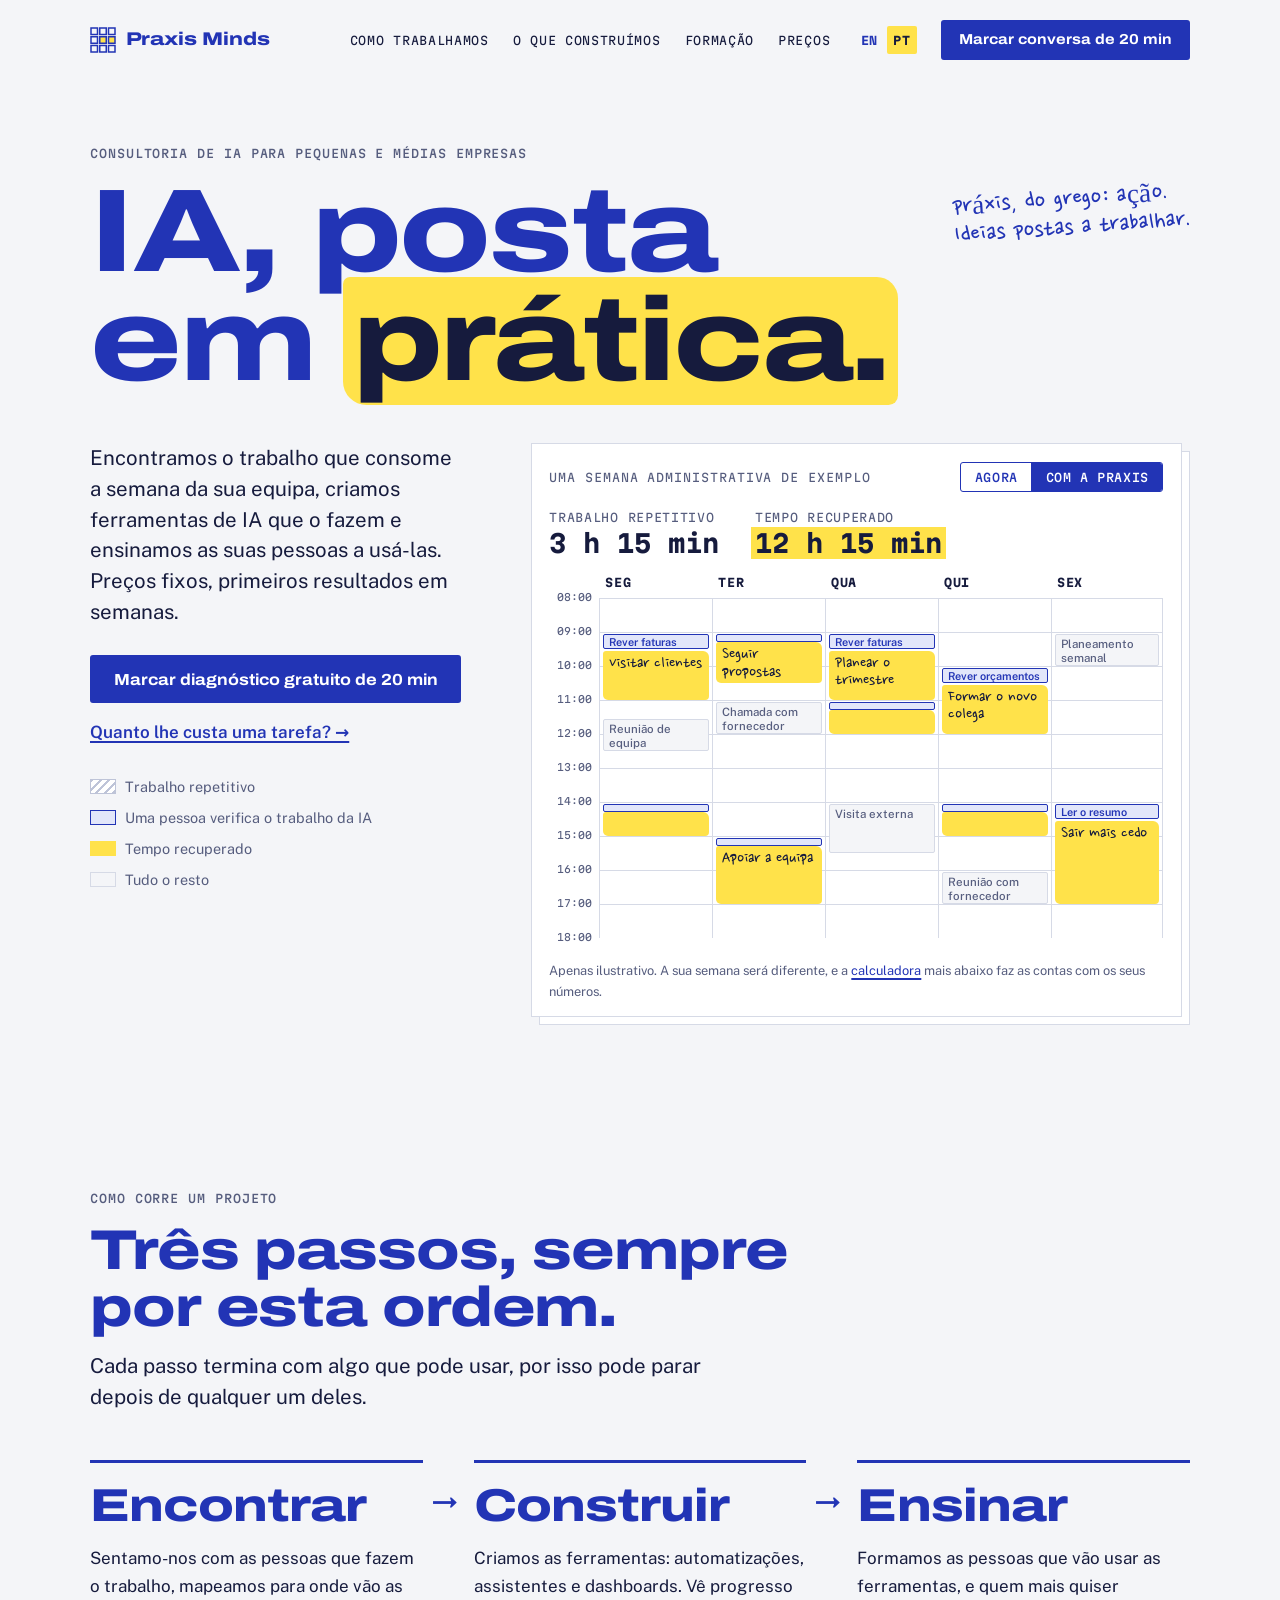
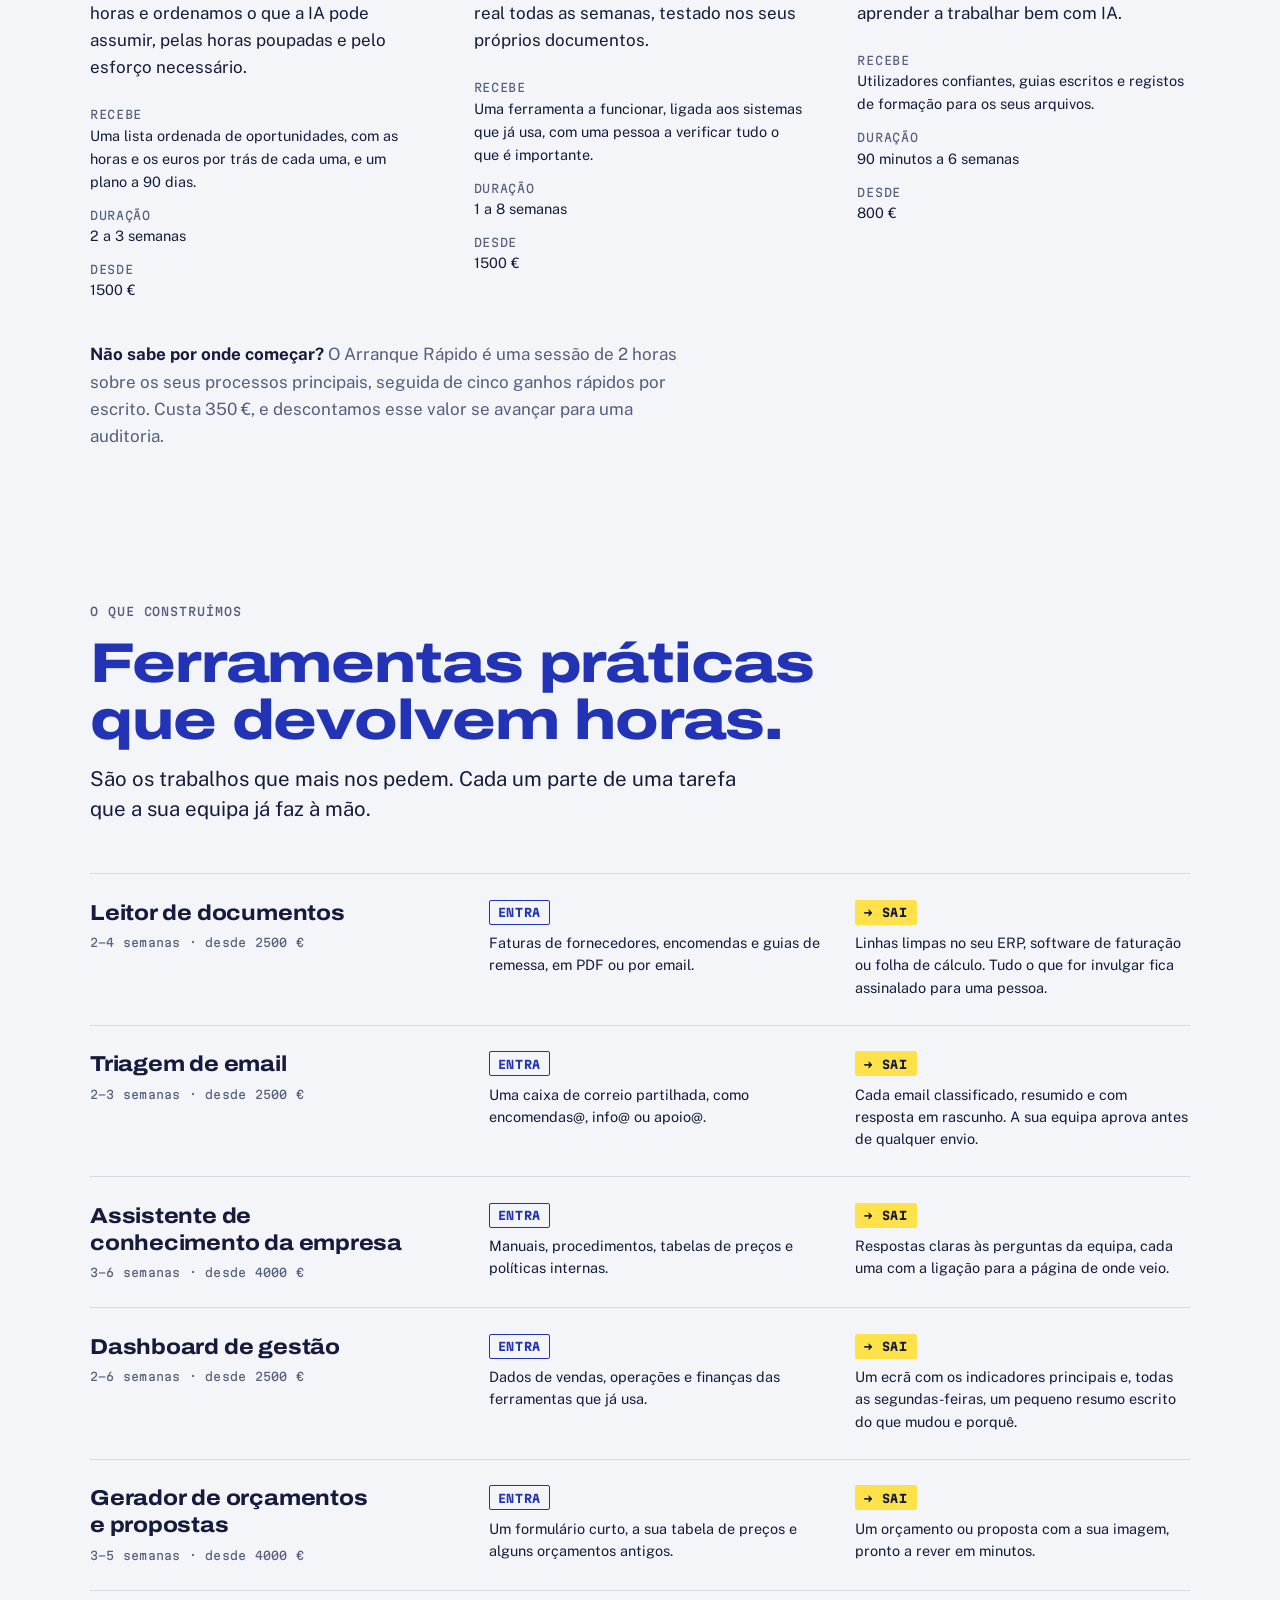
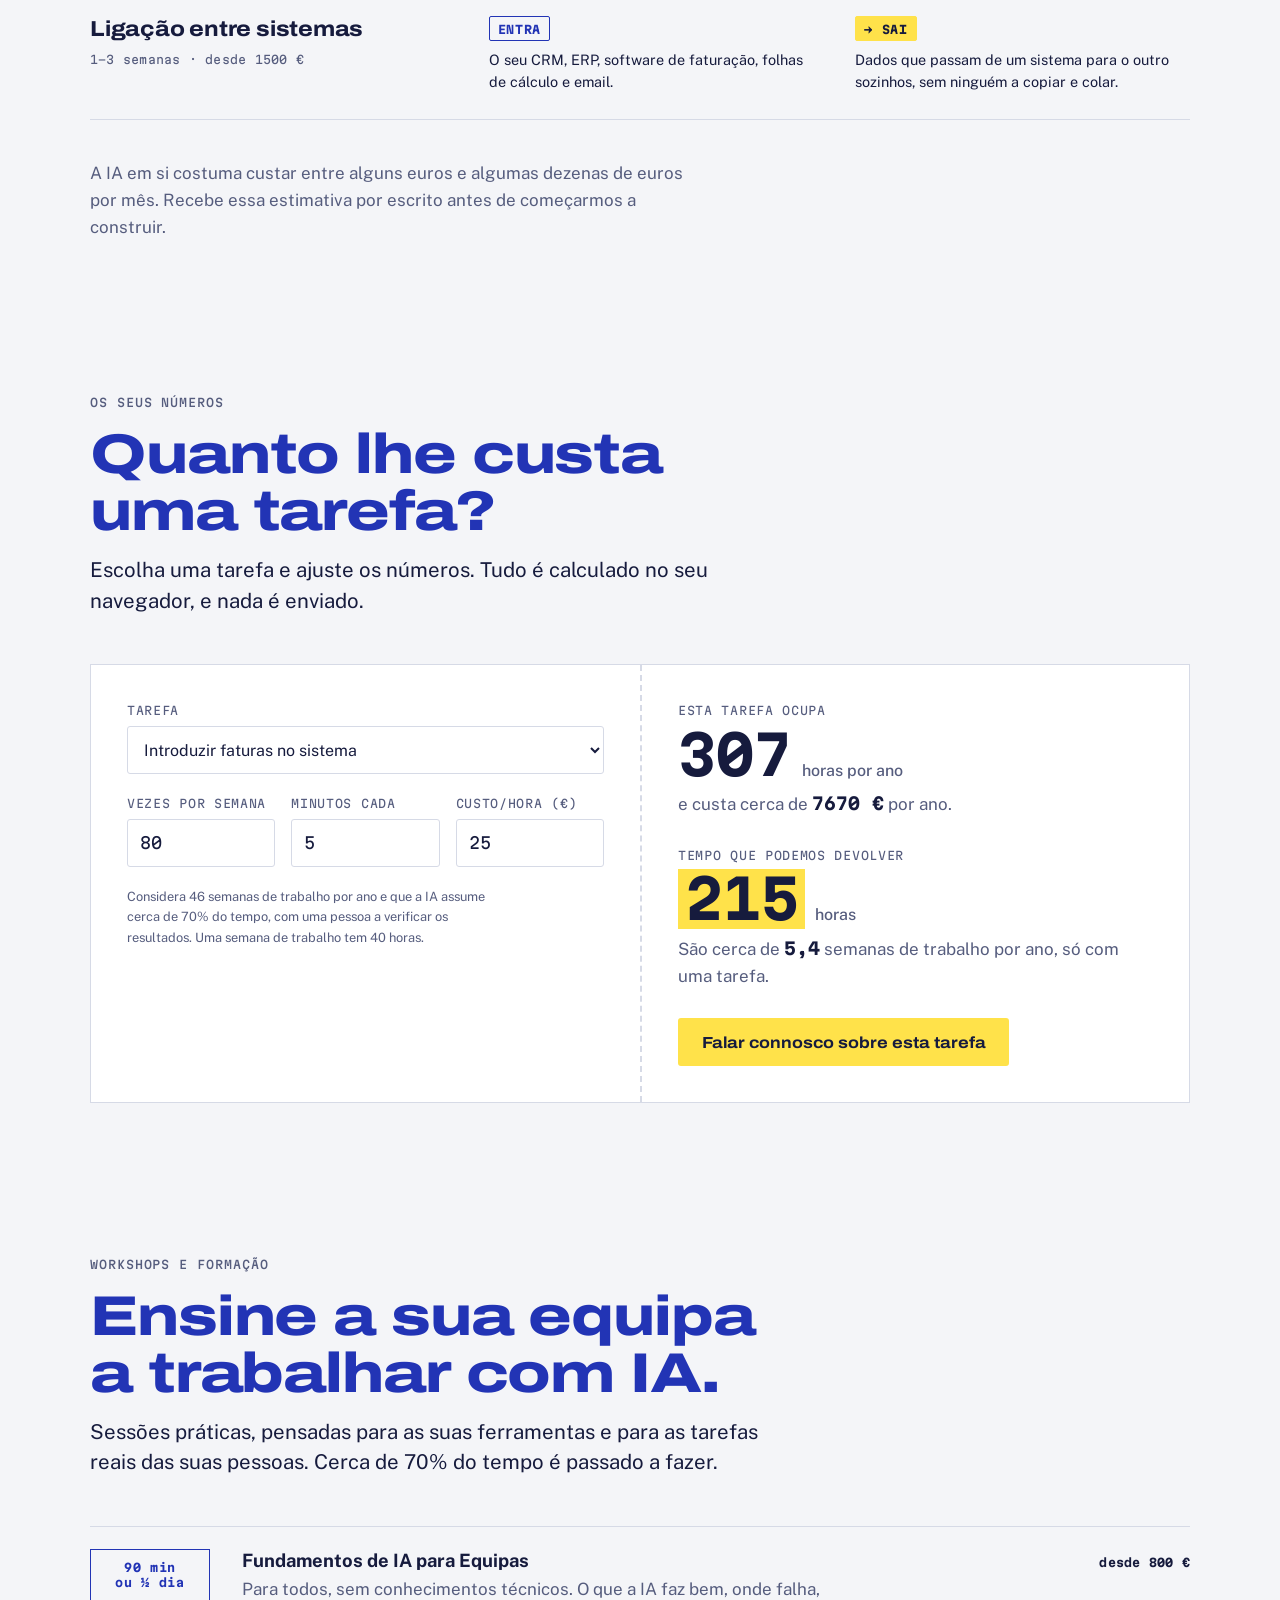
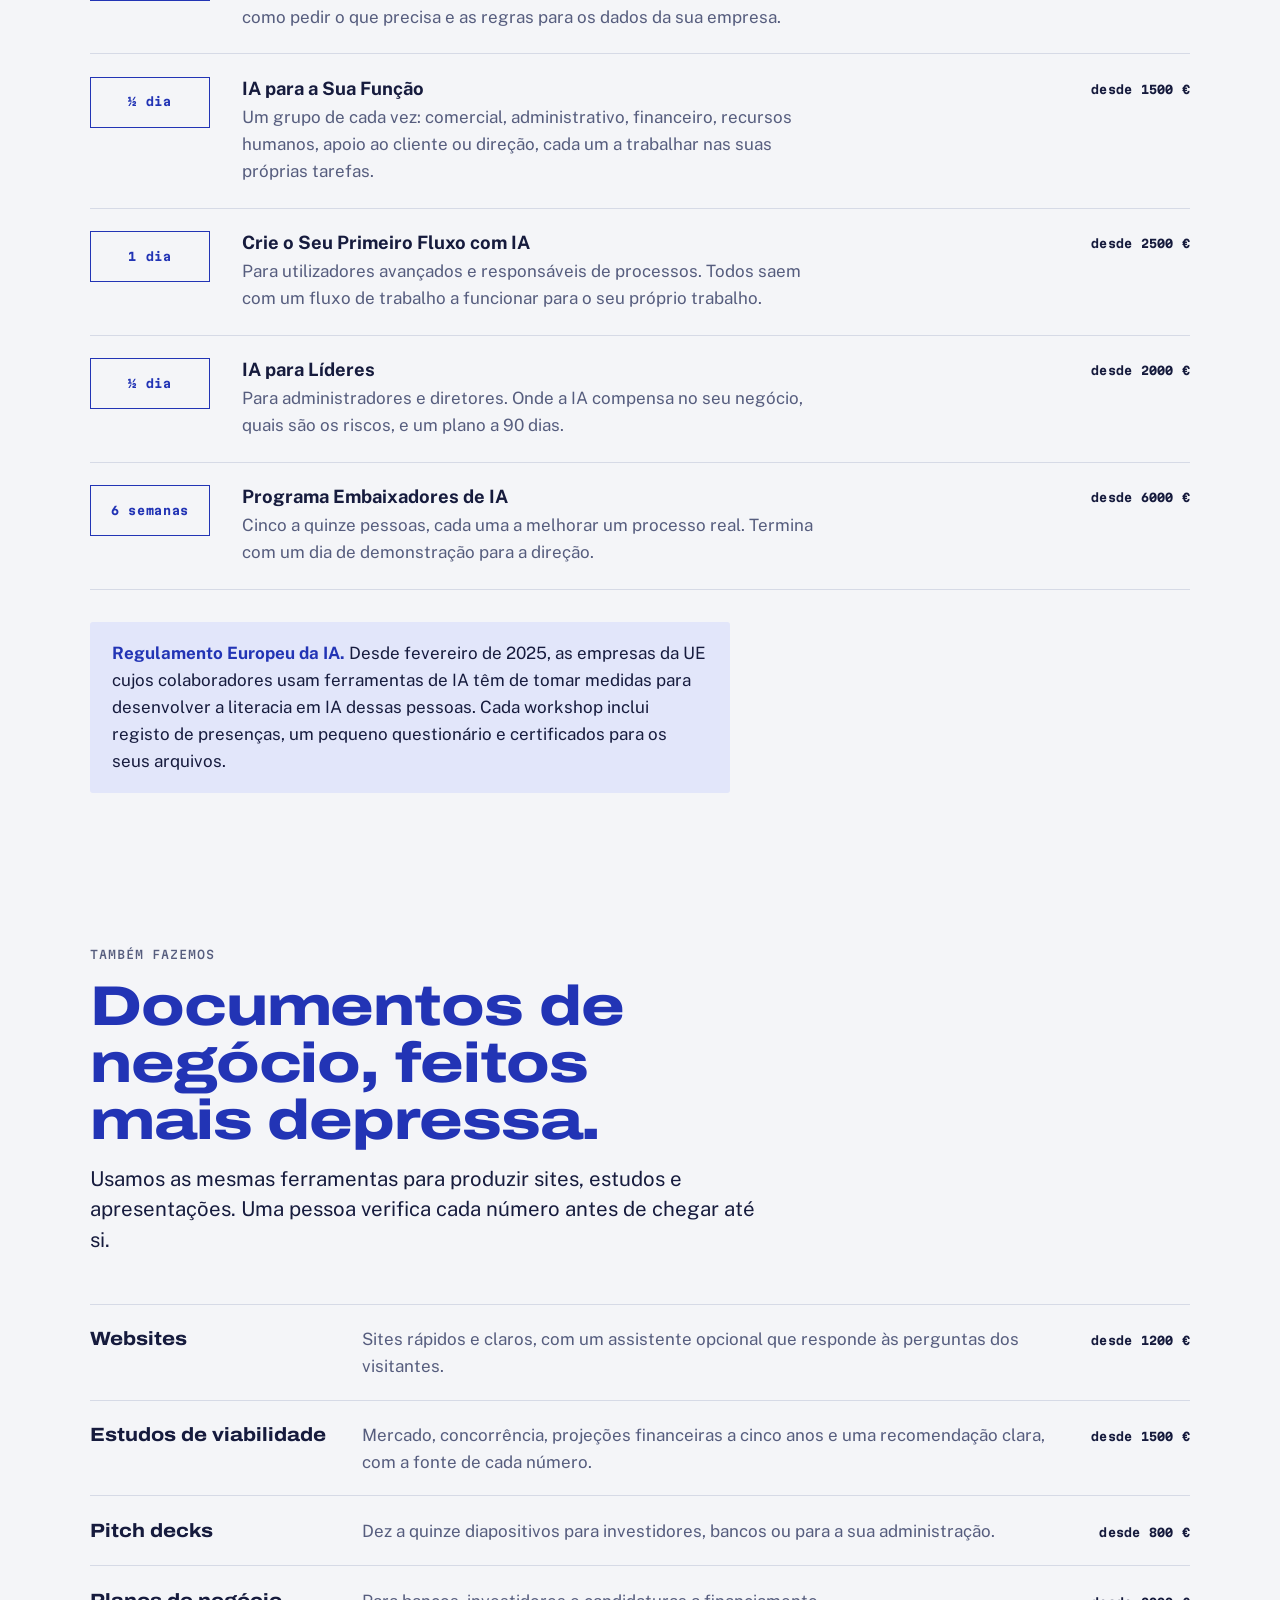
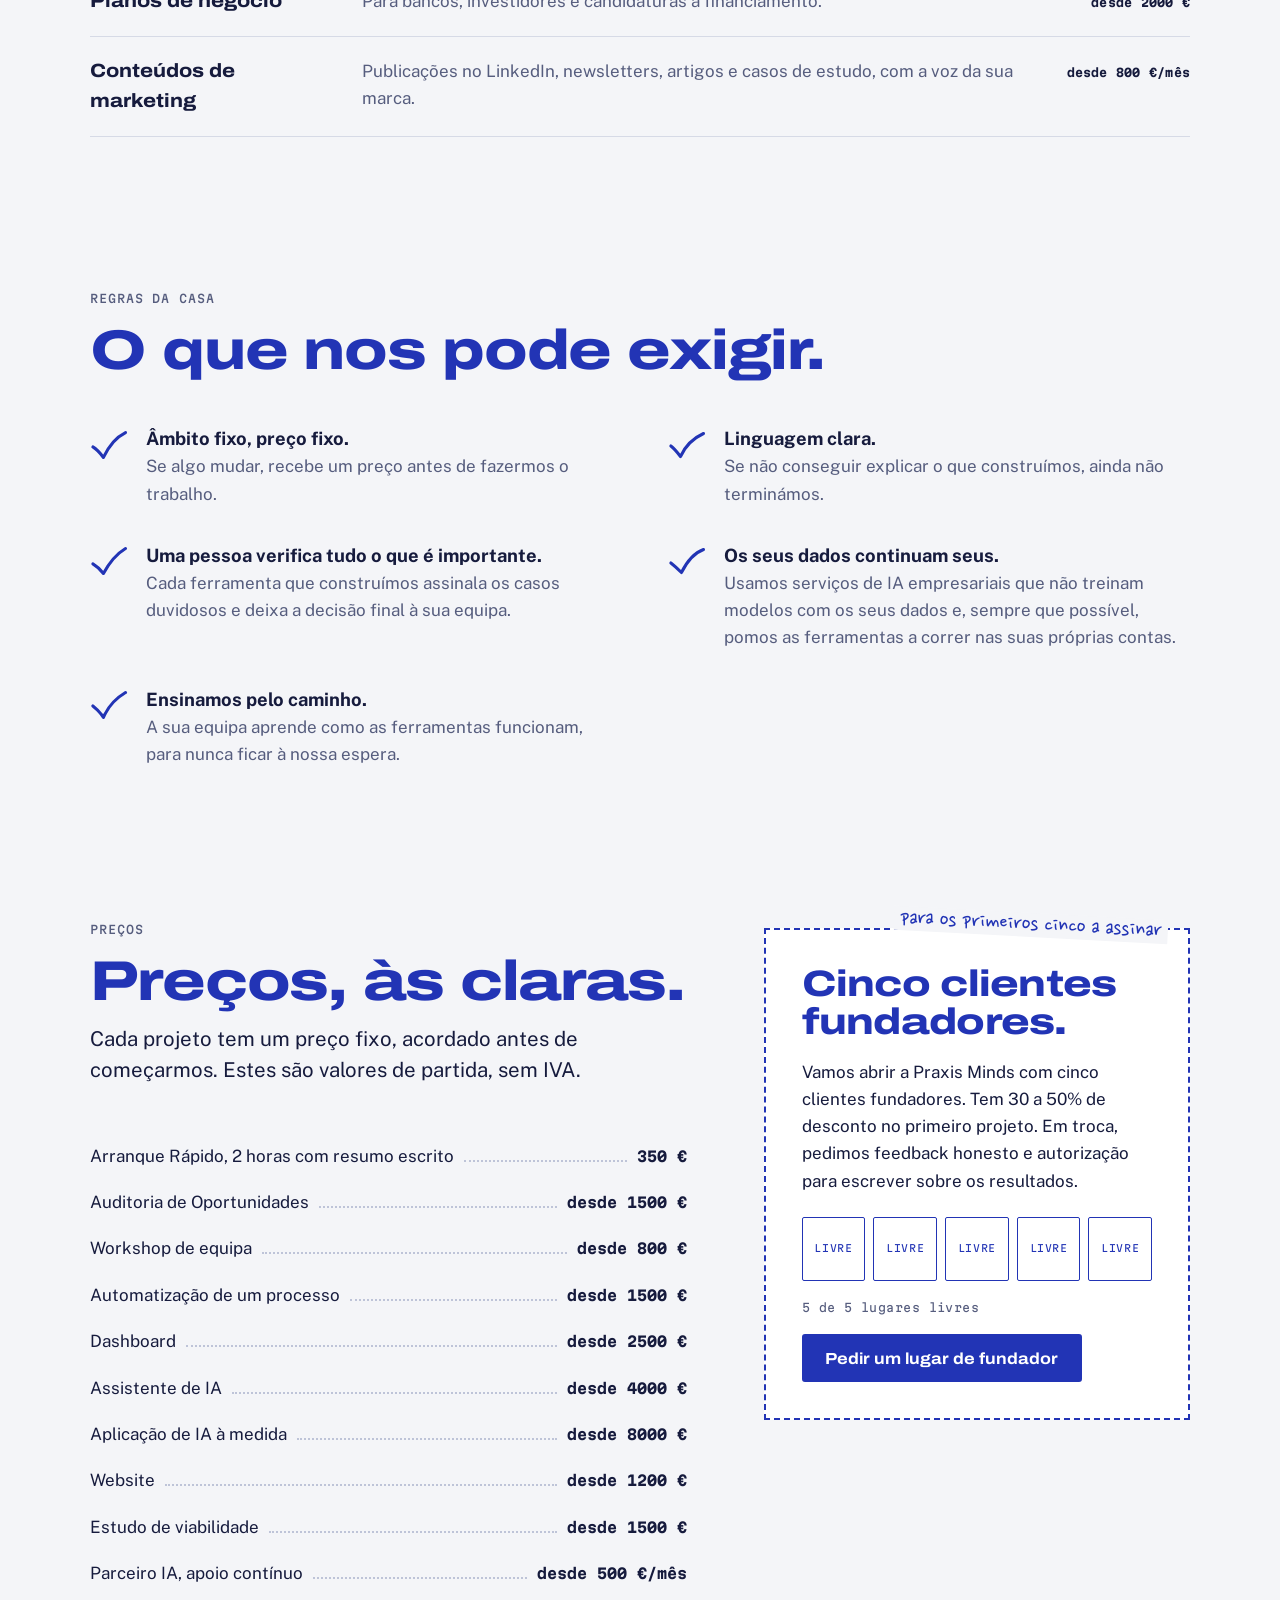
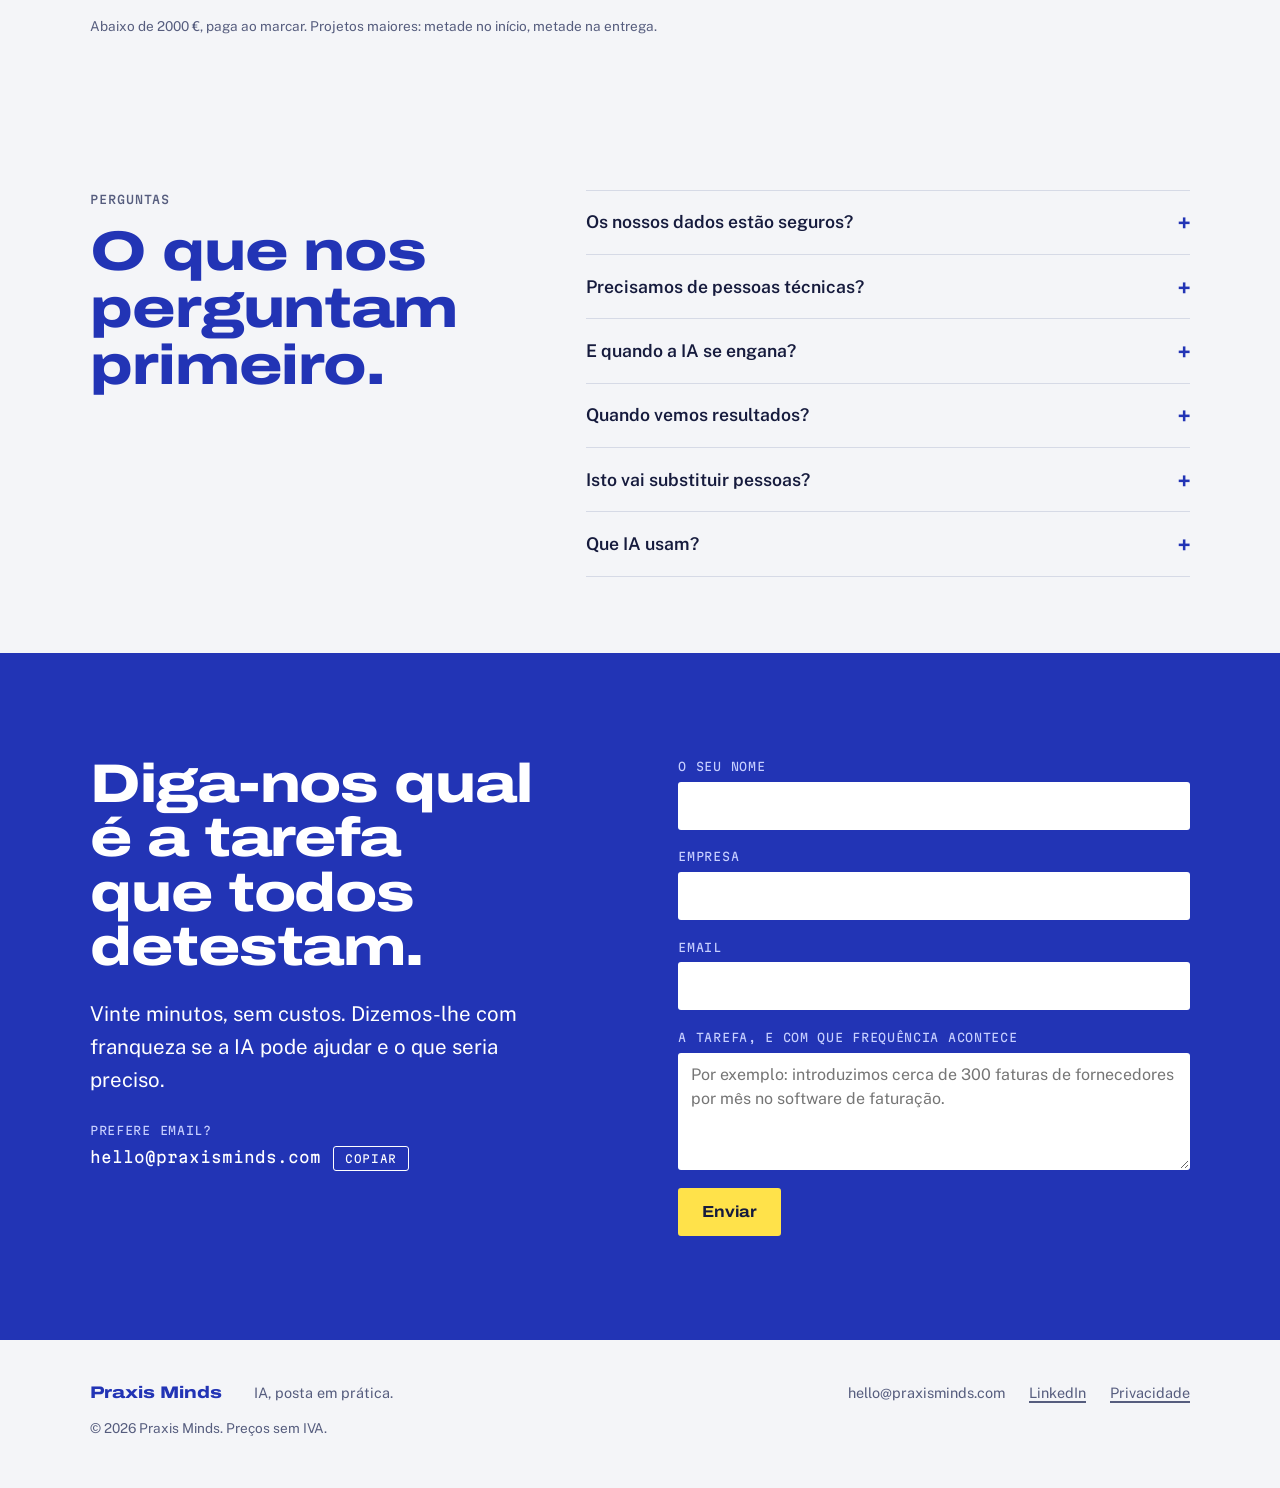
==== website/pt/index.html @ 067734bb "Add Portuguese (pt-PT) version of the website - pt/index.html: full European Portuguese homepage (AO" ====
<!doctype html>
<html lang="pt-PT">
<head>
<meta charset="utf-8">
<meta name="viewport" content="width=device-width, initial-scale=1, viewport-fit=cover">
<title>Praxis Minds | IA prática para pequenas e médias empresas</title>
<meta name="description" content="A Praxis Minds encontra o trabalho que consome a semana da sua equipa, cria ferramentas de IA que o fazem e ensina as suas pessoas a usá-las. Preços fixos, primeiros resultados em semanas.">
<link rel="canonical" href="https://praxisminds.com/pt/">
<link rel="alternate" hreflang="en" href="https://praxisminds.com/">
<link rel="alternate" hreflang="pt-PT" href="https://praxisminds.com/pt/">
<link rel="alternate" hreflang="x-default" href="https://praxisminds.com/">
<meta property="og:type" content="website">
<meta property="og:locale" content="pt_PT">
<meta property="og:locale:alternate" content="en_GB">
<meta property="og:title" content="Praxis Minds | IA, posta em prática">
<meta property="og:description" content="Encontramos o trabalho que consome a semana da sua equipa, criamos ferramentas de IA que o fazem e ensinamos as suas pessoas a usá-las.">
<meta property="og:url" content="https://praxisminds.com/pt/">
<meta property="og:image" content="https://praxisminds.com/assets/og-image-pt.png">
<meta name="twitter:card" content="summary_large_image">
<meta name="theme-color" content="#2234B5">
<link rel="icon" href="../assets/favicon.svg" type="image/svg+xml">
<link rel="preconnect" href="https://fonts.googleapis.com">
<link rel="preconnect" href="https://fonts.gstatic.com" crossorigin>
<link rel="stylesheet" href="https://fonts.googleapis.com/css2?family=Archivo:wdth,wght@62..125,100..900&family=Martian+Mono:wght@400;500;700&family=Nanum+Pen+Script&family=Public+Sans:ital,wght@0,400;0,500;0,600;0,700;1,400&display=swap">
<link rel="stylesheet" href="../assets/styles.css">
<script type="application/ld+json">
{
  "@context": "https://schema.org",
  "@type": "ProfessionalService",
  "name": "Praxis Minds",
  "slogan": "IA, posta em prática.",
  "description": "Consultoria de IA para pequenas e médias empresas: automatização de processos, assistentes de IA, dashboards e formação em IA.",
  "url": "https://praxisminds.com/pt/",
  "email": "hello@praxisminds.com",
  "inLanguage": "pt-PT"
}
</script>
</head>
<body>
<a class="skip" href="#main">Saltar para o conteúdo</a>

<header class="site-head wrap">
  <a class="brand" href="#top" aria-label="Praxis Minds, voltar ao início">
    <svg class="brand-mark" viewBox="0 0 26 26" aria-hidden="true">
      <rect x="1" y="1" width="6.5" height="6.5"/><rect x="9.75" y="1" width="6.5" height="6.5"/><rect x="18.5" y="1" width="6.5" height="6.5"/>
      <rect x="1" y="9.75" width="6.5" height="6.5"/><rect class="on" x="9.75" y="9.75" width="6.5" height="6.5"/><rect class="on" x="18.5" y="9.75" width="6.5" height="6.5"/>
      <rect x="1" y="18.5" width="6.5" height="6.5"/><rect x="9.75" y="18.5" width="6.5" height="6.5"/><rect x="18.5" y="18.5" width="6.5" height="6.5"/>
    </svg>
    <span>Praxis Minds</span>
  </a>
  <nav class="site-nav" aria-label="Principal">
    <a href="#method">Como trabalhamos</a>
    <a href="#build">O que construímos</a>
    <a href="#workshops">Formação</a>
    <a href="#prices">Preços</a>
  </nav>
  <p class="lang" aria-label="Idioma">
    <a href="../index.html" hreflang="en" lang="en" title="View in English">EN</a>
    <span class="lang-cur" aria-current="true">PT</span>
  </p>
  <a class="btn btn-small" href="#contact"><span class="long">Marcar conversa de 20 min</span><span class="short">Contactar</span></a>
</header>

<main id="main" data-locale="pt-PT">

<!-- HERO -->
<section class="hero wrap" id="top">
  <p class="eyebrow">Consultoria de IA para pequenas e médias empresas</p>
  <div class="hero-head">
    <h1>IA, posta em <span class="hl">prática.</span></h1>
    <p class="pen hero-note">práxis, do grego: ação.<br>Ideias postas a trabalhar.</p>
  </div>

  <div class="hero-body">
    <div class="hero-copy">
      <p class="lead">Encontramos o trabalho que consome a semana da sua equipa, criamos ferramentas de IA que o fazem e ensinamos as suas pessoas a usá-las. Preços fixos, primeiros resultados em semanas.</p>
      <div class="cta-row">
        <a class="btn" href="#contact">Marcar diagnóstico gratuito de 20 min</a>
        <a class="link-arrow" href="#calculator">Quanto lhe custa uma tarefa?</a>
      </div>
      <ul class="legend" aria-label="Legenda da semana de exemplo">
        <li><span class="sw sw-busy"></span>Trabalho repetitivo</li>
        <li><span class="sw sw-check"></span>Uma pessoa verifica o trabalho da IA</li>
        <li><span class="sw sw-freed"></span>Tempo recuperado</li>
        <li><span class="sw sw-fixed"></span>Tudo o resto</li>
      </ul>
    </div>

    <figure class="week" id="week" aria-labelledby="week-title">
      <div class="week-top">
        <p class="week-title" id="week-title">Uma semana administrativa de exemplo</p>
        <div class="seg" role="group" aria-label="Mostrar a semana">
          <button type="button" id="week-now" aria-pressed="true">Agora</button>
          <button type="button" id="week-after" aria-pressed="false">Com a Praxis</button>
        </div>
      </div>

      <dl class="week-stats">
        <div><dt>Trabalho repetitivo</dt><dd id="stat-busy">15 h 30 min</dd></div>
        <div><dt>Tempo recuperado</dt><dd id="stat-back">0 h</dd></div>
      </dl>

      <div class="week-scroll">
        <div class="week-grid">
          <div class="wk-corner" aria-hidden="true"></div>
          <div class="wk-dayname">Seg</div><div class="wk-dayname">Ter</div><div class="wk-dayname">Qua</div><div class="wk-dayname">Qui</div><div class="wk-dayname">Sex</div>

          <div class="wk-hours" aria-hidden="true">
            <span style="--h:0">08<i>:00</i></span><span style="--h:1">09<i>:00</i></span><span style="--h:2">10<i>:00</i></span><span style="--h:3">11<i>:00</i></span><span style="--h:4">12<i>:00</i></span><span style="--h:5">13<i>:00</i></span><span style="--h:6">14<i>:00</i></span><span style="--h:7">15<i>:00</i></span><span style="--h:8">16<i>:00</i></span><span style="--h:9">17<i>:00</i></span><span style="--h:10">18<i>:00</i></span>
          </div>

          <div class="day" aria-label="Segunda-feira">
            <div class="blk busy" style="--s:9;--d:2;--a:.5;--i:0" title="Introduzir faturas de fornecedores no ERP"><span class="l-now"><span class="l-long">Introduzir faturas de fornecedores no ERP</span><span class="l-short">Faturas</span></span><span class="l-after">Rever faturas</span></div>
            <div class="blk freed" style="--s:9.5;--d:1.5;--i:0"><span class="l-long">Visitar clientes</span><span class="l-short">Clientes</span></div>
            <div class="blk fixed" style="--s:11.5;--d:1"><span class="l-long">Reunião de equipa</span><span class="l-short">Reunião</span></div>
            <div class="blk busy" style="--s:14;--d:1;--a:.25;--i:1" title="Responder a emails «onde está a minha encomenda?»"><span class="l-now"><span class="l-long">Emails «onde está a encomenda?»</span><span class="l-short">Emails</span></span><span class="l-after"></span></div>
            <div class="blk freed" style="--s:14.25;--d:.75;--i:1"></div>
          </div>

          <div class="day" aria-label="Terça-feira">
            <div class="blk busy" style="--s:9;--d:1.5;--a:.25;--i:2" title="Copiar encomendas do email para o sistema"><span class="l-now"><span class="l-long">Copiar encomendas do email para o sistema</span><span class="l-short">Pedidos</span></span><span class="l-after"></span></div>
            <div class="blk freed" style="--s:9.25;--d:1.25;--i:2"><span class="l-long">Seguir propostas</span><span class="l-short">Vendas</span></div>
            <div class="blk fixed" style="--s:11;--d:1"><span class="l-long">Chamada com fornecedor</span><span class="l-short">Chamada</span></div>
            <div class="blk busy" style="--s:15;--d:2;--a:.25;--i:3" title="Montar o mapa de vendas semanal"><span class="l-now"><span class="l-long">Montar o mapa de vendas semanal</span><span class="l-short">Mapa</span></span><span class="l-after"></span></div>
            <div class="blk freed" style="--s:15.25;--d:1.75;--i:3"><span class="l-long">Apoiar a equipa</span><span class="l-short">Equipa</span></div>
          </div>

          <div class="day" aria-label="Quarta-feira">
            <div class="blk busy" style="--s:9;--d:2;--a:.5;--i:4" title="Introduzir faturas de fornecedores no ERP"><span class="l-now"><span class="l-long">Introduzir faturas de fornecedores no ERP</span><span class="l-short">Faturas</span></span><span class="l-after">Rever faturas</span></div>
            <div class="blk freed" style="--s:9.5;--d:1.5;--i:4"><span class="l-long">Planear o trimestre</span><span class="l-short">Planear</span></div>
            <div class="blk busy" style="--s:11;--d:1;--a:.25;--i:5" title="Procurar o ficheiro certo nas pastas"><span class="l-now"><span class="l-long">Procurar o ficheiro certo nas pastas</span><span class="l-short">Procurar</span></span><span class="l-after"></span></div>
            <div class="blk freed" style="--s:11.25;--d:.75;--i:5"></div>
            <div class="blk fixed" style="--s:14;--d:1.5"><span class="l-long">Visita externa</span><span class="l-short">Visita</span></div>
          </div>

          <div class="day" aria-label="Quinta-feira">
            <div class="blk busy" style="--s:10;--d:2;--a:.5;--i:6" title="Escrever orçamentos do zero"><span class="l-now"><span class="l-long">Escrever orçamentos do zero</span><span class="l-short">Cotações</span></span><span class="l-after">Rever orçamentos</span></div>
            <div class="blk freed" style="--s:10.5;--d:1.5;--i:6"><span class="l-long">Formar o novo colega</span><span class="l-short">Formação</span></div>
            <div class="blk busy" style="--s:14;--d:1;--a:.25;--i:7" title="Responder às mesmas perguntas da equipa"><span class="l-now"><span class="l-long">Responder às mesmas perguntas</span><span class="l-short">Dúvidas</span></span><span class="l-after"></span></div>
            <div class="blk freed" style="--s:14.25;--d:.75;--i:7"></div>
            <div class="blk fixed" style="--s:16;--d:1"><span class="l-long">Reunião com fornecedor</span><span class="l-short">Reunião</span></div>
          </div>

          <div class="day" aria-label="Sexta-feira">
            <div class="blk fixed" style="--s:9;--d:1"><span class="l-long">Planeamento semanal</span><span class="l-short">Plano</span></div>
            <div class="blk busy" style="--s:14;--d:3;--a:.5;--i:8" title="Recolher números para o fecho do mês"><span class="l-now"><span class="l-long">Recolher números para o fecho do mês</span><span class="l-short">Fecho</span></span><span class="l-after">Ler o resumo</span></div>
            <div class="blk freed" style="--s:14.5;--d:2.5;--i:8"><span class="l-long">Sair mais cedo</span><span class="l-short">Sair cedo</span></div>
          </div>
        </div>
      </div>
      <figcaption>Apenas ilustrativo. A sua semana será diferente, e a <a href="#calculator">calculadora</a> mais abaixo faz as contas com os seus números.</figcaption>
    </figure>
  </div>
</section>

<!-- MÉTODO -->
<section class="section wrap" id="method">
  <header class="sec-head">
    <p class="eyebrow">Como corre um projeto</p>
    <h2>Três passos, sempre por esta ordem.</h2>
    <p class="sec-lead">Cada passo termina com algo que pode usar, por isso pode parar depois de qualquer um deles.</p>
  </header>
  <ol class="steps steps-long">
    <li class="step">
      <h3 class="verb">Encontrar</h3>
      <p>Sentamo-nos com as pessoas que fazem o trabalho, mapeamos para onde vão as horas e ordenamos o que a IA pode assumir, pelas horas poupadas e pelo esforço necessário.</p>
      <dl class="facts">
        <div><dt>Recebe</dt><dd>Uma lista ordenada de oportunidades, com as horas e os euros por trás de cada uma, e um plano a 90 dias.</dd></div>
        <div><dt>Duração</dt><dd>2 a 3 semanas</dd></div>
        <div><dt>Desde</dt><dd>1500 €</dd></div>
      </dl>
    </li>
    <li class="step">
      <h3 class="verb">Construir</h3>
      <p>Criamos as ferramentas: automatizações, assistentes e dashboards. Vê progresso real todas as semanas, testado nos seus próprios documentos.</p>
      <dl class="facts">
        <div><dt>Recebe</dt><dd>Uma ferramenta a funcionar, ligada aos sistemas que já usa, com uma pessoa a verificar tudo o que é importante.</dd></div>
        <div><dt>Duração</dt><dd>1 a 8 semanas</dd></div>
        <div><dt>Desde</dt><dd>1500 €</dd></div>
      </dl>
    </li>
    <li class="step">
      <h3 class="verb">Ensinar</h3>
      <p>Formamos as pessoas que vão usar as ferramentas, e quem mais quiser aprender a trabalhar bem com IA.</p>
      <dl class="facts">
        <div><dt>Recebe</dt><dd>Utilizadores confiantes, guias escritos e registos de formação para os seus arquivos.</dd></div>
        <div><dt>Duração</dt><dd>90 minutos a 6 semanas</dd></div>
        <div><dt>Desde</dt><dd>800 €</dd></div>
      </dl>
    </li>
  </ol>
  <p class="aside-note"><strong>Não sabe por onde começar?</strong> O Arranque Rápido é uma sessão de 2 horas sobre os seus processos principais, seguida de cinco ganhos rápidos por escrito. Custa 350 €, e descontamos esse valor se avançar para uma auditoria.</p>
</section>

<!-- O QUE CONSTRUÍMOS -->
<section class="section wrap" id="build">
  <header class="sec-head">
    <p class="eyebrow">O que construímos</p>
    <h2>Ferramentas práticas que devolvem horas.</h2>
    <p class="sec-lead">São os trabalhos que mais nos pedem. Cada um parte de uma tarefa que a sua equipa já faz à mão.</p>
  </header>

  <ul class="inventory">
    <li class="item">
      <div class="item-name"><h3>Leitor de documentos</h3><p class="item-meta">2–4 semanas · desde 2500 €</p></div>
      <dl class="io">
        <div><dt>Entra</dt><dd>Faturas de fornecedores, encomendas e guias de remessa, em PDF ou por email.</dd></div>
        <div><dt>Sai</dt><dd>Linhas limpas no seu ERP, software de faturação ou folha de cálculo. Tudo o que for invulgar fica assinalado para uma pessoa.</dd></div>
      </dl>
    </li>
    <li class="item">
      <div class="item-name"><h3>Triagem de email</h3><p class="item-meta">2–3 semanas · desde 2500 €</p></div>
      <dl class="io">
        <div><dt>Entra</dt><dd>Uma caixa de correio partilhada, como encomendas@, info@ ou apoio@.</dd></div>
        <div><dt>Sai</dt><dd>Cada email classificado, resumido e com resposta em rascunho. A sua equipa aprova antes de qualquer envio.</dd></div>
      </dl>
    </li>
    <li class="item">
      <div class="item-name"><h3>Assistente de conhecimento da empresa</h3><p class="item-meta">3–6 semanas · desde 4000 €</p></div>
      <dl class="io">
        <div><dt>Entra</dt><dd>Manuais, procedimentos, tabelas de preços e políticas internas.</dd></div>
        <div><dt>Sai</dt><dd>Respostas claras às perguntas da equipa, cada uma com a ligação para a página de onde veio.</dd></div>
      </dl>
    </li>
    <li class="item">
      <div class="item-name"><h3>Dashboard de gestão</h3><p class="item-meta">2–6 semanas · desde 2500 €</p></div>
      <dl class="io">
        <div><dt>Entra</dt><dd>Dados de vendas, operações e finanças das ferramentas que já usa.</dd></div>
        <div><dt>Sai</dt><dd>Um ecrã com os indicadores principais e, todas as segundas-feiras, um pequeno resumo escrito do que mudou e porquê.</dd></div>
      </dl>
    </li>
    <li class="item">
      <div class="item-name"><h3>Gerador de orçamentos e propostas</h3><p class="item-meta">3–5 semanas · desde 4000 €</p></div>
      <dl class="io">
        <div><dt>Entra</dt><dd>Um formulário curto, a sua tabela de preços e alguns orçamentos antigos.</dd></div>
        <div><dt>Sai</dt><dd>Um orçamento ou proposta com a sua imagem, pronto a rever em minutos.</dd></div>
      </dl>
    </li>
    <li class="item">
      <div class="item-name"><h3>Ligação entre sistemas</h3><p class="item-meta">1–3 semanas · desde 1500 €</p></div>
      <dl class="io">
        <div><dt>Entra</dt><dd>O seu CRM, ERP, software de faturação, folhas de cálculo e email.</dd></div>
        <div><dt>Sai</dt><dd>Dados que passam de um sistema para o outro sozinhos, sem ninguém a copiar e colar.</dd></div>
      </dl>
    </li>
  </ul>
  <p class="aside-note">A IA em si costuma custar entre alguns euros e algumas dezenas de euros por mês. Recebe essa estimativa por escrito antes de começarmos a construir.</p>
</section>

<!-- CALCULADORA -->
<section class="section wrap" id="calculator">
  <header class="sec-head">
    <p class="eyebrow">Os seus números</p>
    <h2>Quanto lhe custa uma tarefa?</h2>
    <p class="sec-lead">Escolha uma tarefa e ajuste os números. Tudo é calculado no seu navegador, e nada é enviado.</p>
  </header>

  <div class="calc">
    <form class="calc-in" id="calc-form" autocomplete="off">
      <div class="field">
        <label for="calc-task">Tarefa</label>
        <select id="calc-task">
          <option value="invoices">Introduzir faturas no sistema</option>
          <option value="orders">Registar encomendas recebidas por email</option>
          <option value="questions">Responder a perguntas repetidas de clientes</option>
          <option value="quotes">Escrever orçamentos</option>
          <option value="report">Preparar o relatório semanal</option>
          <option value="other">Outra tarefa</option>
        </select>
      </div>
      <div class="field-row">
        <div class="field">
          <label for="calc-count">Vezes por semana</label>
          <input id="calc-count" type="number" inputmode="numeric" min="0" max="10000" step="1" value="80">
        </div>
        <div class="field">
          <label for="calc-minutes">Minutos cada</label>
          <input id="calc-minutes" type="number" inputmode="decimal" min="0" max="600" step="0.5" value="5">
        </div>
        <div class="field">
          <label for="calc-rate">Custo/hora (€)</label>
          <input id="calc-rate" type="number" inputmode="decimal" min="0" max="500" step="1" value="25">
        </div>
      </div>
      <p class="calc-assume">Considera 46 semanas de trabalho por ano e que a IA assume cerca de 70% do tempo, com uma pessoa a verificar os resultados. Uma semana de trabalho tem 40 horas.</p>
    </form>

    <div class="calc-out" aria-live="polite">
      <div class="calc-big">
        <p class="calc-label">Esta tarefa ocupa</p>
        <p class="calc-num"><span id="out-hours">307</span> <small>horas por ano</small></p>
        <p class="calc-sub">e custa cerca de <strong id="out-cost">7670 €</strong> por ano.</p>
      </div>
      <div class="calc-back">
        <p class="calc-label">Tempo que podemos devolver</p>
        <p class="calc-num"><span id="out-back">215</span> <small>horas</small></p>
        <p class="calc-sub">São cerca de <strong id="out-weeks">5,4</strong> semanas de trabalho por ano, só com uma tarefa.</p>
      </div>
      <a class="btn btn-marker" id="calc-talk" href="#contact">Falar connosco sobre esta tarefa</a>
    </div>
  </div>
</section>

<!-- FORMAÇÃO -->
<section class="section wrap" id="workshops">
  <header class="sec-head">
    <p class="eyebrow">Workshops e formação</p>
    <h2>Ensine a sua equipa a trabalhar com IA.</h2>
    <p class="sec-lead">Sessões práticas, pensadas para as suas ferramentas e para as tarefas reais das suas pessoas. Cerca de 70% do tempo é passado a fazer.</p>
  </header>

  <ul class="timetable">
    <li><span class="slot">90 min<br>ou ½ dia</span><div><h3>Fundamentos de IA para Equipas</h3><p>Para todos, sem conhecimentos técnicos. O que a IA faz bem, onde falha, como pedir o que precisa e as regras para os dados da sua empresa.</p></div><span class="price">desde 800 €</span></li>
    <li><span class="slot">½ dia</span><div><h3>IA para a Sua Função</h3><p>Um grupo de cada vez: comercial, administrativo, financeiro, recursos humanos, apoio ao cliente ou direção, cada um a trabalhar nas suas próprias tarefas.</p></div><span class="price">desde 1500 €</span></li>
    <li><span class="slot">1 dia</span><div><h3>Crie o Seu Primeiro Fluxo com IA</h3><p>Para utilizadores avançados e responsáveis de processos. Todos saem com um fluxo de trabalho a funcionar para o seu próprio trabalho.</p></div><span class="price">desde 2500 €</span></li>
    <li><span class="slot">½ dia</span><div><h3>IA para Líderes</h3><p>Para administradores e diretores. Onde a IA compensa no seu negócio, quais são os riscos, e um plano a 90 dias.</p></div><span class="price">desde 2000 €</span></li>
    <li><span class="slot">6 semanas</span><div><h3>Programa Embaixadores de IA</h3><p>Cinco a quinze pessoas, cada uma a melhorar um processo real. Termina com um dia de demonstração para a direção.</p></div><span class="price">desde 6000 €</span></li>
  </ul>

  <div class="note-box">
    <p><strong>Regulamento Europeu da IA.</strong> Desde fevereiro de 2025, as empresas da UE cujos colaboradores usam ferramentas de IA têm de tomar medidas para desenvolver a literacia em IA dessas pessoas. Cada workshop inclui registo de presenças, um pequeno questionário e certificados para os seus arquivos.</p>
  </div>
</section>

<!-- TAMBÉM FAZEMOS -->
<section class="section wrap" id="more">
  <header class="sec-head">
    <p class="eyebrow">Também fazemos</p>
    <h2>Documentos de negócio, feitos mais depressa.</h2>
    <p class="sec-lead">Usamos as mesmas ferramentas para produzir sites, estudos e apresentações. Uma pessoa verifica cada número antes de chegar até si.</p>
  </header>
  <dl class="more-list">
    <div><dt>Websites</dt><dd>Sites rápidos e claros, com um assistente opcional que responde às perguntas dos visitantes.</dd><dd class="price">desde 1200 €</dd></div>
    <div><dt>Estudos de viabilidade</dt><dd>Mercado, concorrência, projeções financeiras a cinco anos e uma recomendação clara, com a fonte de cada número.</dd><dd class="price">desde 1500 €</dd></div>
    <div><dt>Pitch decks</dt><dd>Dez a quinze diapositivos para investidores, bancos ou para a sua administração.</dd><dd class="price">desde 800 €</dd></div>
    <div><dt>Planos de negócio</dt><dd>Para bancos, investidores e candidaturas a financiamento.</dd><dd class="price">desde 2000 €</dd></div>
    <div><dt>Conteúdos de marketing</dt><dd>Publicações no LinkedIn, newsletters, artigos e casos de estudo, com a voz da sua marca.</dd><dd class="price">desde 800 €/mês</dd></div>
  </dl>
</section>

<!-- REGRAS DA CASA -->
<section class="section wrap" id="rules">
  <header class="sec-head">
    <p class="eyebrow">Regras da casa</p>
    <h2>O que nos pode exigir.</h2>
  </header>
  <ul class="rules">
    <li><svg class="tick" viewBox="0 0 40 32" aria-hidden="true"><path d="M3 18 C 8 21, 11 25, 14 29 C 19 18, 27 8, 37 3"/></svg><div><h3>Âmbito fixo, preço fixo.</h3><p>Se algo mudar, recebe um preço antes de fazermos o trabalho.</p></div></li>
    <li><svg class="tick" viewBox="0 0 40 32" aria-hidden="true"><path d="M3 17 C 7 20, 10 24, 13 28 C 18 17, 26 9, 37 4"/></svg><div><h3>Linguagem clara.</h3><p>Se não conseguir explicar o que construímos, ainda não terminámos.</p></div></li>
    <li><svg class="tick" viewBox="0 0 40 32" aria-hidden="true"><path d="M3 19 C 8 22, 11 25, 14 29 C 20 18, 27 9, 37 3"/></svg><div><h3>Uma pessoa verifica tudo o que é importante.</h3><p>Cada ferramenta que construímos assinala os casos duvidosos e deixa a decisão final à sua equipa.</p></div></li>
    <li><svg class="tick" viewBox="0 0 40 32" aria-hidden="true"><path d="M3 18 C 7 21, 10 24, 14 28 C 19 18, 26 8, 37 4"/></svg><div><h3>Os seus dados continuam seus.</h3><p>Usamos serviços de IA empresariais que não treinam modelos com os seus dados e, sempre que possível, pomos as ferramentas a correr nas suas próprias contas.</p></div></li>
    <li><svg class="tick" viewBox="0 0 40 32" aria-hidden="true"><path d="M3 17 C 8 21, 11 24, 14 29 C 19 17, 27 9, 37 3"/></svg><div><h3>Ensinamos pelo caminho.</h3><p>A sua equipa aprende como as ferramentas funcionam, para nunca ficar à nossa espera.</p></div></li>
  </ul>
</section>

<!-- PREÇOS + CLIENTES FUNDADORES -->
<section class="section wrap" id="prices">
  <div class="prices-grid">
    <div>
      <header class="sec-head">
        <p class="eyebrow">Preços</p>
        <h2>Preços, às claras.</h2>
        <p class="sec-lead">Cada projeto tem um preço fixo, acordado antes de começarmos. Estes são valores de partida, sem IVA.</p>
      </header>
      <ul class="pricelist">
        <li><span>Arranque Rápido, 2 horas com resumo escrito</span><b>350 €</b></li>
        <li><span>Auditoria de Oportunidades</span><b>desde 1500 €</b></li>
        <li><span>Workshop de equipa</span><b>desde 800 €</b></li>
        <li><span>Automatização de um processo</span><b>desde 1500 €</b></li>
        <li><span>Dashboard</span><b>desde 2500 €</b></li>
        <li><span>Assistente de IA</span><b>desde 4000 €</b></li>
        <li><span>Aplicação de IA à medida</span><b>desde 8000 €</b></li>
        <li><span>Website</span><b>desde 1200 €</b></li>
        <li><span>Estudo de viabilidade</span><b>desde 1500 €</b></li>
        <li><span>Parceiro IA, apoio contínuo</span><b>desde 500 €/mês</b></li>
      </ul>
      <p class="fine">Abaixo de 2000 €, paga ao marcar. Projetos maiores: metade no início, metade na entrega.</p>
    </div>

    <aside class="founding" id="founding" aria-labelledby="founding-title">
      <h2 id="founding-title">Cinco clientes fundadores.</h2>
      <p>Vamos abrir a Praxis Minds com cinco clientes fundadores. Tem 30 a 50% de desconto no primeiro projeto. Em troca, pedimos feedback honesto e autorização para escrever sobre os resultados.</p>
      <ol class="slots" data-taken="0" aria-label="Lugares de cliente fundador">
        <li>Livre</li><li>Livre</li><li>Livre</li><li>Livre</li><li>Livre</li>
      </ol>
      <p class="slots-count" id="slots-count">5 de 5 lugares livres</p>
      <p class="pen founding-note">para os primeiros cinco a assinar</p>
      <a class="btn" href="#contact">Pedir um lugar de fundador</a>
    </aside>
  </div>
</section>

<!-- PERGUNTAS -->
<section class="section wrap" id="faq">
  <div class="faq-grid">
    <header class="sec-head">
      <p class="eyebrow">Perguntas</p>
      <h2>O que nos perguntam primeiro.</h2>
    </header>
    <div class="faq">
      <details>
        <summary>Os nossos dados estão seguros?</summary>
        <p>Usamos versões empresariais dos serviços de IA, cujos termos indicam que os seus dados não são usados para treinar os modelos. Sempre que possível, as ferramentas correm nas suas próprias contas, para que mantenha o controlo dos dados e da fatura. Quando há dados pessoais envolvidos, assinamos consigo um acordo de tratamento de dados.</p>
      </details>
      <details>
        <summary>Precisamos de pessoas técnicas?</summary>
        <p>Não. Nós construímos, ligamos e mantemos as ferramentas. A sua equipa só precisa de conhecer o próprio trabalho, e nós ensinamos o resto.</p>
      </details>
      <details>
        <summary>E quando a IA se engana?</summary>
        <p>Vai acontecer, às vezes. Todas as ferramentas que construímos assinalam os casos duvidosos para uma pessoa e deixam a sua equipa no comando de tudo o que é importante. Antes do lançamento, testamos com os seus documentos reais e mostramos-lhe a taxa de acerto.</p>
      </details>
      <details>
        <summary>Quando vemos resultados?</summary>
        <p>Os ganhos rápidos chegam normalmente na primeira ou segunda semana. A maioria das automatizações entra em funcionamento em 2 a 4 semanas.</p>
      </details>
      <details>
        <summary>Isto vai substituir pessoas?</summary>
        <p>Desenhamos ferramentas para assumir tarefas. O tempo volta para a sua equipa, que o pode dedicar aos clientes, ao crescimento e ao trabalho que andava sempre a ser adiado. Também formamos as pessoas que usam as ferramentas.</p>
      </details>
      <details>
        <summary>Que IA usam?</summary>
        <p>Sobretudo o Claude, da Anthropic, porque lida de forma fiável com documentos e escrita. Escolhemos as ferramentas consoante o trabalho, e podemos trabalhar em ambientes Microsoft, Google ou AWS se a sua empresa o exigir.</p>
      </details>
    </div>
  </div>
</section>

<!-- CONTACTO -->
<section class="panel" id="contact">
  <div class="wrap panel-grid">
    <div class="panel-copy">
      <h2>Diga-nos qual é a tarefa que todos detestam.</h2>
      <p>Vinte minutos, sem custos. Dizemos-lhe com franqueza se a IA pode ajudar e o que seria preciso.</p>
      <div class="email-line">
        <p class="email-label">Prefere email?</p>
        <p><span class="email" id="email-address">hello@praxisminds.com</span> <button type="button" class="copy-btn" id="copy-email">Copiar</button></p>
      </div>
    </div>

    <form class="contact-form" id="contact-form" data-endpoint="" data-email="hello@praxisminds.com" novalidate>
      <div class="field">
        <label for="f-name">O seu nome</label>
        <input id="f-name" name="name" type="text" autocomplete="name" required>
      </div>
      <div class="field">
        <label for="f-company">Empresa</label>
        <input id="f-company" name="company" type="text" autocomplete="organization">
      </div>
      <div class="field">
        <label for="f-email">Email</label>
        <input id="f-email" name="email" type="email" autocomplete="email" required>
      </div>
      <div class="field">
        <label for="f-task">A tarefa, e com que frequência acontece</label>
        <textarea id="f-task" name="task" rows="4" required placeholder="Por exemplo: introduzimos cerca de 300 faturas de fornecedores por mês no software de faturação."></textarea>
      </div>
      <p class="form-error" id="form-error" hidden></p>
      <button class="btn btn-marker" type="submit">Enviar</button>

      <div class="form-result" id="form-sent" hidden>
        <p><strong>Obrigado, recebemos a sua mensagem.</strong> Respondemos no prazo de um dia útil.</p>
      </div>
      <div class="form-result" id="form-fallback" hidden>
        <p><strong>A sua mensagem está pronta.</strong> O envio online ainda não está ativo. Copie a mensagem abaixo e envie-a para <span class="email">hello@praxisminds.com</span>.</p>
        <label class="sr-only" for="f-composed">A sua mensagem</label>
        <textarea id="f-composed" rows="6" readonly></textarea>
        <button type="button" class="copy-btn" id="copy-message">Copiar mensagem</button>
      </div>
    </form>
  </div>
</section>

</main>

<footer class="site-foot wrap">
  <p class="foot-brand">Praxis Minds</p>
  <p>IA, posta em prática.</p>
  <ul class="foot-links">
    <li><span>hello@praxisminds.com</span></li>
    <li><a href="https://www.linkedin.com/" rel="noopener">LinkedIn</a></li>
    <li><a href="../privacidade.html">Privacidade</a></li>
  </ul>
  <p class="fine">© <span id="year">2026</span> Praxis Minds. Preços sem IVA.</p>
</footer>

<script src="../assets/main.js" defer></script>
</body>
</html>
---- website/assets/styles.css ----
/*
  Praxis Minds: design tokens
  Layout: one left-aligned 1180px column. The hero pairs a giant expanded headline with a live
  week planner. Boldness lives in one place: ballpoint-blue display type and highlighter yellow,
  the two colours of everyday office paperwork. Everything else stays quiet.
*/
:root {
  --paper: #F4F5F8;      /* page: cool copy-paper white */
  --sheet: #FFFFFF;      /* raised surfaces: planner, forms */
  --ink: #161B3D;        /* body text: blue-black */
  --muted: #565D7E;      /* secondary text */
  --pen: #2234B5;        /* ballpoint blue: headlines, links, actions */
  --on-pen: #FFFFFF;
  --pen-soft: #E2E6FA;   /* tint for checks and notes */
  --marker: #FFE24A;     /* highlighter yellow: time back, key figures */
  --on-marker: #161B3D;
  --rule: #D6DAE6;       /* lines */
  --hatch: #BEC4D8;      /* repetitive-work hatching */
  --panel: #2234B5;      /* contact panel */
  --panel-ink: #FFFFFF;
  --panel-muted: #C7CFFF;
  --field: #FFFFFF;
  --field-ink: #161B3D;

  --font-display: "Archivo", "Arial Black", "Helvetica Neue", Arial, sans-serif;
  --font-body: "Public Sans", system-ui, -apple-system, "Segoe UI", Roboto, Arial, sans-serif;
  --font-mono: "Martian Mono", ui-monospace, "SF Mono", Menlo, Consolas, monospace;
  --font-pen: "Nanum Pen Script", "Segoe Print", "Bradley Hand", cursive;

  --t-label: .72rem;
  --t-sm: .9rem;
  --t-body: 1.0625rem;
  --t-lead: clamp(1.15rem, 1.6vw, 1.3rem);
  --t-h3: 1.3rem;
  --t-h2: clamp(2rem, 4.6vw, 3.5rem);
  --t-hero: clamp(2.75rem, 9.2vw, 7.6rem);

  --wrap: 1180px;
  --gutter: clamp(16px, 4vw, 40px);
  --hr: 34px;            /* one hour in the week planner */
}

@media (prefers-color-scheme: dark) {
  :root:not([data-theme="light"]) {
    --paper: #0E1233;
    --sheet: #161B45;
    --ink: #E9EBF7;
    --muted: #A4AACE;
    --pen: #A9B7FF;
    --on-pen: #0E1233;
    --pen-soft: #252F6C;
    --marker: #FFE24A;
    --on-marker: #161B3D;
    --rule: #2C3372;
    --hatch: #3D4588;
    --panel: #1B278F;
    --panel-ink: #FFFFFF;
    --panel-muted: #BAC4FF;
    --field: #0E1233;
    --field-ink: #E9EBF7;
    color-scheme: dark;
  }
}
:root[data-theme="dark"] {
  --paper: #0E1233;
  --sheet: #161B45;
  --ink: #E9EBF7;
  --muted: #A4AACE;
  --pen: #A9B7FF;
  --on-pen: #0E1233;
  --pen-soft: #252F6C;
  --marker: #FFE24A;
  --on-marker: #161B3D;
  --rule: #2C3372;
  --hatch: #3D4588;
  --panel: #1B278F;
  --panel-ink: #FFFFFF;
  --panel-muted: #BAC4FF;
  --field: #0E1233;
  --field-ink: #E9EBF7;
  color-scheme: dark;
}

/* ---------- Base ---------- */
*, *::before, *::after { box-sizing: border-box; }
html { scroll-behavior: smooth; -webkit-text-size-adjust: 100%; }
body {
  margin: 0;
  background: var(--paper);
  color: var(--ink);
  font-family: var(--font-body);
  font-size: var(--t-body);
  line-height: 1.6;
  -webkit-font-smoothing: antialiased;
}
img, svg { max-width: 100%; }
a { color: var(--pen); text-underline-offset: .2em; text-decoration-thickness: 1.5px; }
a:hover { text-decoration-thickness: 2.5px; }
p { margin: 0; }
h1, h2, h3 { margin: 0; text-wrap: balance; }
ul, ol, dl, dd { margin: 0; padding: 0; }
li { list-style: none; }
:focus-visible { outline: 3px solid var(--pen); outline-offset: 3px; border-radius: 2px; }
[hidden] { display: none !important; }

.wrap { max-width: var(--wrap); margin-inline: auto; padding-inline: var(--gutter); }
.sr-only { position: absolute; width: 1px; height: 1px; overflow: hidden; clip: rect(0 0 0 0); white-space: nowrap; }
.skip { position: absolute; left: 1rem; top: -4rem; z-index: 10; background: var(--pen); color: var(--on-pen); padding: .6rem 1rem; }
.skip:focus { top: 1rem; }

h1, h2, .verb {
  font-family: var(--font-display);
  font-stretch: 125%;
  font-weight: 800;
  color: var(--pen);
  letter-spacing: -.02em;
}
h2 { font-size: var(--t-h2); line-height: 1.02; }
h3 { font-size: var(--t-h3); line-height: 1.25; }

.eyebrow {
  font-family: var(--font-mono);
  font-size: var(--t-label);
  font-weight: 500;
  letter-spacing: .08em;
  text-transform: uppercase;
  color: var(--muted);
}

/* highlighter swipe */
.hl {
  background: var(--marker);
  color: var(--on-marker);
  padding: 0 .08em;
  margin: 0 -.04em;
  border-radius: .06em .18em .08em .2em;
  -webkit-box-decoration-break: clone;
  box-decoration-break: clone;
}

/* ballpoint handwriting, used three times on the page */
.pen {
  font-family: var(--font-pen);
  color: var(--pen);
  font-size: 1.7rem;
  line-height: 1.05;
}

/* ---------- Buttons & links ---------- */
.btn {
  display: inline-flex;
  align-items: center;
  justify-content: center;
  gap: .5rem;
  min-height: 3rem;
  padding: .7rem 1.35rem;
  border: 2px solid var(--pen);
  border-radius: 3px;
  background: var(--pen);
  color: var(--on-pen);
  font-family: var(--font-display);
  font-stretch: 112%;
  font-weight: 700;
  font-size: 1rem;
  line-height: 1.2;
  text-decoration: none;
  cursor: pointer;
  transition: transform .15s ease, box-shadow .15s ease;
}
.btn:hover { transform: translate(-2px, -2px); box-shadow: 4px 4px 0 var(--marker); text-decoration: none; }
.btn-small { min-height: 2.5rem; padding: .45rem 1rem; font-size: .9rem; }
.btn-marker { background: var(--marker); border-color: var(--marker); color: var(--on-marker); }
.btn-marker:hover { box-shadow: 4px 4px 0 var(--pen); }

.link-arrow { font-weight: 600; }
.link-arrow::after { content: " →"; }

/* ---------- Header ---------- */
.site-head {
  display: flex;
  align-items: center;
  gap: 1.5rem;
  padding-block: 1.25rem;
}
.brand {
  display: inline-flex;
  align-items: center;
  gap: .6rem;
  color: var(--pen);
  text-decoration: none;
  font-family: var(--font-display);
  font-stretch: 125%;
  font-weight: 800;
  font-size: 1.15rem;
  letter-spacing: -.01em;
}
.brand { white-space: nowrap; }
.brand-mark { width: 26px; height: 26px; flex: none; }
.site-head .short { display: none; }
.brand-mark rect { fill: none; stroke: var(--pen); stroke-width: 1.5; }
.brand-mark rect.on { fill: var(--marker); stroke: var(--pen); }
.site-nav { display: flex; gap: 1.5rem; margin-left: auto; }
.site-nav a {
  font-family: var(--font-mono);
  font-size: var(--t-label);
  letter-spacing: .06em;
  text-transform: uppercase;
  color: var(--ink);
  text-decoration: none;
}
.site-nav a:hover { color: var(--pen); text-decoration: underline; }
.site-head { flex-wrap: wrap; }
.lang {
  display: flex;
  align-items: center;
  gap: .15rem;
  font-family: var(--font-mono);
  font-size: var(--t-label);
  font-weight: 700;
  letter-spacing: .06em;
}
.lang > * { padding: .3rem .4rem; border-radius: 2px; }
.lang-cur { background: var(--marker); color: var(--on-marker); }
.brand + .lang { margin-left: auto; }
.lang a { color: var(--pen); text-decoration: none; }
.lang a:hover { text-decoration: underline; }

/* ---------- Hero ---------- */
.hero { padding-block: clamp(2rem, 5vw, 4rem) clamp(3rem, 7vw, 5.5rem); }
.hero-head { position: relative; margin-top: 1rem; }
.hero h1 { font-size: var(--t-hero); line-height: .92; max-width: 11ch; }
.hero-note {
  position: absolute;
  right: 0;
  top: .4rem;
  max-width: 15rem;
  transform: rotate(-4deg);
  text-align: left;
}
.hero-body {
  display: grid;
  grid-template-columns: minmax(0, 4fr) minmax(0, 7fr);
  gap: clamp(2rem, 5vw, 4rem);
  margin-top: clamp(2rem, 4vw, 3rem);
  align-items: start;
}
.hero-copy { display: flex; flex-direction: column; gap: 1.75rem; min-width: 0; }
.lead { font-size: var(--t-lead); line-height: 1.5; max-width: 34ch; }
.cta-row { display: flex; flex-wrap: wrap; align-items: center; gap: 1rem 1.5rem; }

.legend { display: grid; gap: .5rem; font-size: var(--t-sm); color: var(--muted); }
.legend li { display: flex; align-items: center; gap: .6rem; }
.sw { width: 1.6rem; height: .95rem; flex: none; border: 1.5px solid var(--hatch); background: var(--sheet); }
.sw-busy { background: repeating-linear-gradient(135deg, var(--hatch) 0 2px, transparent 2px 6px), var(--sheet); }
.sw-check { background: var(--pen-soft); border-color: var(--pen); }
.sw-freed { background: var(--marker); border-color: var(--marker); }
.sw-fixed { background: var(--paper); border-color: var(--rule); }

/* ---------- Week planner ---------- */
.week {
  position: relative;
  margin: 0 8px 8px 0;
  min-width: 0;
  padding: 1.1rem 1.1rem .9rem;
  background: var(--sheet);
  border: 1px solid var(--rule);
  /* the next page of the pad, peeking out behind */
  box-shadow: 8px 8px 0 -1px var(--sheet), 8px 8px 0 0 var(--rule);
}
.week-top { display: flex; flex-wrap: wrap; align-items: center; justify-content: space-between; gap: .75rem; }
.week-title {
  font-family: var(--font-mono);
  font-size: var(--t-label);
  letter-spacing: .08em;
  text-transform: uppercase;
  color: var(--muted);
}
.seg { display: inline-flex; border: 1.5px solid var(--pen); border-radius: 3px; overflow: hidden; }
.seg button {
  appearance: none;
  border: 0;
  margin: 0;
  padding: .45rem .85rem;
  background: transparent;
  color: var(--pen);
  font-family: var(--font-mono);
  font-size: var(--t-label);
  font-weight: 500;
  letter-spacing: .05em;
  text-transform: uppercase;
  cursor: pointer;
}
.seg button + button { border-left: 1.5px solid var(--pen); }
.seg button[aria-pressed="true"] { background: var(--pen); color: var(--on-pen); }

.week-stats { display: flex; flex-wrap: wrap; gap: .5rem 2rem; margin: 1rem 0 .9rem; }
.week-stats dt { font-size: var(--t-label); font-family: var(--font-mono); letter-spacing: .06em; text-transform: uppercase; color: var(--muted); }
.week-stats dd {
  font-family: var(--font-mono);
  font-weight: 700;
  font-size: clamp(1.2rem, 2.2vw, 1.55rem);
  font-variant-numeric: tabular-nums;
  line-height: 1.3;
  padding: 0 .15em;
  margin-left: -.15em;
  transition: background-color .4s ease, color .4s ease;
}
.week.is-after #stat-back { background: var(--marker); color: var(--on-marker); }

.week-scroll { overflow-x: auto; padding-bottom: .55rem; }
.week-grid {
  display: grid;
  grid-template-columns: 3.1rem repeat(5, minmax(0, 1fr));
  min-width: 300px;
}
.wk-dayname {
  font-family: var(--font-mono);
  font-size: var(--t-label);
  font-weight: 700;
  letter-spacing: .06em;
  text-transform: uppercase;
  color: var(--ink);
  padding: 0 0 .4rem .4rem;
}
.wk-hours { position: relative; height: calc(10 * var(--hr)); }
.wk-hours span {
  position: absolute;
  right: .45rem;
  top: calc(var(--h) * var(--hr));
  transform: translateY(-50%);
  font-family: var(--font-mono);
  font-size: .62rem;
  color: var(--muted);
  font-variant-numeric: tabular-nums;
}
.wk-hours i { font-style: normal; }
.day {
  position: relative;
  height: calc(10 * var(--hr));
  border-left: 1px solid var(--rule);
  border-top: 1px solid var(--rule);
  background: repeating-linear-gradient(to bottom, transparent 0 calc(var(--hr) - 1px), var(--rule) calc(var(--hr) - 1px) var(--hr));
}
.day:last-child { border-right: 1px solid var(--rule); }

.blk {
  position: absolute;
  left: 3px;
  right: 3px;
  top: calc((var(--s) - 8) * var(--hr) + 1px);
  height: calc(var(--d) * var(--hr) - 2px);
  overflow: hidden;
  padding: 3px 5px;
  font-size: .72rem;
  font-weight: 600;
  line-height: 1.2;
  border-radius: 2px;
}
.blk.fixed { background: var(--paper); border: 1px solid var(--rule); color: var(--muted); font-weight: 500; }

.blk.busy {
  z-index: 1;
  border: 1.5px solid var(--hatch);
  background: repeating-linear-gradient(135deg, var(--hatch) 0 2px, transparent 2px 7px), var(--sheet);
  color: var(--ink);
  transition:
    height .8s cubic-bezier(.65, 0, .25, 1) calc(var(--i) * 70ms),
    background-color .4s ease calc(var(--i) * 70ms),
    border-color .4s ease calc(var(--i) * 70ms);
}
.blk.busy .l-now > span { background: var(--sheet); box-decoration-break: clone; -webkit-box-decoration-break: clone; padding: 0 2px; }
.l-short { display: none; }
.l-after {
  position: absolute;
  left: 5px;
  right: 5px;
  top: 1px;
  opacity: 0;
  color: var(--pen);
  font-size: .68rem;
  line-height: 1.15;
  white-space: nowrap;
  overflow: hidden;
  text-overflow: ellipsis;
  transition: opacity .3s ease;
}
.l-now { display: block; transition: opacity .25s ease; }

.blk.freed {
  background: var(--marker);
  color: var(--on-marker);
  border-radius: 3px 6px 4px 5px;
  font-family: var(--font-pen);
  font-weight: 400;
  font-size: 1.15rem;
  line-height: .95;
  padding: 4px 6px;
  opacity: 0;
  transform: scaleY(.4);
  transform-origin: top;
  transition:
    opacity .45s ease calc(.5s + var(--i) * 70ms),
    transform .6s cubic-bezier(.2, .8, .2, 1) calc(.5s + var(--i) * 70ms);
}

.week.is-after .blk.busy {
  height: calc(var(--a) * var(--hr) - 2px);
  background: var(--pen-soft);
  border-color: var(--pen);
}
.week.is-after .blk.busy .l-now { opacity: 0; }
.week.is-after .blk.busy .l-after { opacity: 1; }
.week.is-after .blk.freed { opacity: 1; transform: none; }

.week figcaption { margin-top: .9rem; font-size: .8rem; color: var(--muted); }

/* ---------- Sections ---------- */
.section { padding-block: clamp(3rem, 6vw, 4.75rem); }
.sec-head { display: grid; gap: .9rem; max-width: 48rem; margin-bottom: clamp(2rem, 4vw, 3rem); }
.sec-lead { font-size: var(--t-lead); line-height: 1.5; max-width: 52ch; color: var(--ink); }
.aside-note { margin-top: 2.5rem; max-width: 62ch; color: var(--muted); }
.aside-note strong { color: var(--ink); }

/* Method */
.steps { display: grid; grid-template-columns: repeat(3, minmax(0, 1fr)); gap: clamp(2rem, 4vw, 3.5rem); counter-reset: step; }
.step { position: relative; display: grid; align-content: start; gap: 1rem; padding-top: 1.25rem; border-top: 3px solid var(--pen); min-width: 0; }
.step:not(:last-child)::after {
  content: "→";
  position: absolute;
  top: 1.1rem;
  right: calc(-1 * clamp(2rem, 4vw, 3.5rem) / 2 - .6rem);
  font-family: var(--font-display);
  font-size: 1.6rem;
  font-weight: 800;
  color: var(--pen);
}
.verb { font-size: clamp(2.6rem, 5.2vw, 4.2rem); line-height: 1; }
.steps-long .verb { font-size: clamp(2rem, 3.6vw, 3.1rem); }
.facts { display: grid; gap: .8rem; margin-top: .5rem; }
.facts dt, .item-meta, .io dt, .calc-label, .field label, .slot, .price, .email-label {
  font-family: var(--font-mono);
  font-size: var(--t-label);
  letter-spacing: .06em;
  text-transform: uppercase;
}
.facts dt { color: var(--muted); }
.facts dd { font-size: var(--t-sm); }

/* Inventory */
.inventory { border-bottom: 1px solid var(--rule); }
.item {
  display: grid;
  grid-template-columns: minmax(0, 1fr) minmax(0, 2fr);
  gap: 1rem 3rem;
  padding-block: 1.6rem;
  border-top: 1px solid var(--rule);
}
.item-name h3 {
  font-family: var(--font-display);
  font-stretch: 112%;
  font-weight: 750;
  font-size: 1.35rem;
  color: var(--ink);
  letter-spacing: -.01em;
}
.item-meta { color: var(--muted); margin-top: .4rem; text-transform: none; letter-spacing: .02em; }
.io { display: grid; grid-template-columns: minmax(0, 1fr) minmax(0, 1fr); gap: 1rem 2rem; }
.io div { display: grid; gap: .45rem; align-content: start; min-width: 0; }
.io dt {
  justify-self: start;
  padding: .15rem .5rem;
  border: 1.5px solid var(--pen);
  color: var(--pen);
  font-weight: 700;
  border-radius: 2px;
}
.io div + div dt { background: var(--marker); border-color: var(--marker); color: var(--on-marker); }
.io div + div dt::before { content: "→ "; }
.io dd { font-size: var(--t-sm); line-height: 1.55; }

/* Calculator */
.calc {
  display: grid;
  grid-template-columns: minmax(0, 1fr) minmax(0, 1fr);
  background: var(--sheet);
  border: 1px solid var(--rule);
}
.calc-in { display: grid; align-content: start; gap: 1.25rem; padding: clamp(1.25rem, 3vw, 2.25rem); min-width: 0; }
.calc-out {
  display: grid;
  align-content: start;
  gap: 1.75rem;
  padding: clamp(1.25rem, 3vw, 2.25rem);
  border-left: 2px dashed var(--rule); /* tear-off line */
  min-width: 0;
}
.field { display: grid; gap: .4rem; min-width: 0; }
.field label { color: var(--muted); }
.field-row { display: grid; grid-template-columns: repeat(3, minmax(0, 1fr)); gap: 1rem; align-items: end; }
input, select, textarea {
  width: 100%;
  min-height: 3rem;
  padding: .6rem .75rem;
  border: 1.5px solid var(--rule);
  border-radius: 3px;
  background: var(--field);
  color: var(--field-ink);
  font: inherit;
  font-size: 1rem;
}
textarea { resize: vertical; line-height: 1.5; }
input[type="number"] { font-family: var(--font-mono); font-variant-numeric: tabular-nums; }
input:focus, select:focus, textarea:focus { border-color: var(--pen); outline: none; box-shadow: 0 0 0 3px var(--pen-soft); }
.calc-assume { font-size: .8rem; color: var(--muted); max-width: 48ch; }
.calc-label { color: var(--muted); }
.calc-num {
  display: flex;
  flex-wrap: wrap;
  align-items: baseline;
  gap: .2rem .6rem;
  font-family: var(--font-mono);
  font-weight: 700;
  font-size: clamp(2.3rem, 4.6vw, 3.4rem);
  line-height: 1.1;
  font-variant-numeric: tabular-nums;
  margin-top: .3rem;
}
.calc-num small { font-family: var(--font-body); font-size: 1rem; font-weight: 500; color: var(--muted); }
.calc-back .calc-num span { background: var(--marker); color: var(--on-marker); padding: 0 .12em; }
.calc-sub { margin-top: .35rem; color: var(--muted); }
.calc-sub strong { color: var(--ink); font-family: var(--font-mono); font-variant-numeric: tabular-nums; }
.calc-out .btn { justify-self: start; }

/* Workshops */
.timetable { border-bottom: 1px solid var(--rule); }
.timetable li {
  display: grid;
  grid-template-columns: 7.5rem minmax(0, 1fr) auto;
  gap: 1rem 2rem;
  align-items: start;
  padding-block: 1.4rem;
  border-top: 1px solid var(--rule);
}
.slot {
  display: grid;
  place-items: center;
  min-height: 3.2rem;
  padding: .4rem .5rem;
  border: 1.5px solid var(--pen);
  color: var(--pen);
  font-weight: 700;
  text-align: center;
  line-height: 1.35;
  text-transform: none;
}
.timetable h3 { font-size: 1.15rem; }
.timetable p { color: var(--muted); max-width: 58ch; margin-top: .25rem; }
.price { color: var(--ink); font-weight: 700; white-space: nowrap; text-transform: none; letter-spacing: .02em; }
.timetable .price { padding-top: .2rem; }
.note-box { margin-top: 2rem; max-width: 64ch; padding: 1.1rem 1.35rem; background: var(--pen-soft); border-radius: 3px; }
.note-box strong { color: var(--pen); }

/* More */
.more-list { border-bottom: 1px solid var(--rule); }
.more-list > div {
  display: grid;
  grid-template-columns: minmax(0, 15rem) minmax(0, 1fr) auto;
  gap: .5rem 2rem;
  align-items: baseline;
  padding-block: 1.2rem;
  border-top: 1px solid var(--rule);
}
.more-list dt { font-family: var(--font-display); font-stretch: 112%; font-weight: 750; font-size: 1.2rem; }
.more-list dd { color: var(--muted); }
.more-list dd.price { color: var(--ink); }

/* House rules */
.rules { display: grid; grid-template-columns: repeat(2, minmax(0, 1fr)); gap: 2.25rem 3.5rem; }
.rules li { display: flex; gap: 1.1rem; align-items: start; min-width: 0; }
.tick { width: 2.4rem; height: 2rem; flex: none; margin-top: .1rem; }
.tick path { fill: none; stroke: var(--pen); stroke-width: 3.2; stroke-linecap: round; stroke-linejoin: round; }
.rules h3 { font-size: 1.15rem; }
.rules p { color: var(--muted); margin-top: .2rem; }

/* Prices + founding */
.prices-grid { display: grid; grid-template-columns: minmax(0, 7fr) minmax(0, 5fr); gap: clamp(2.5rem, 6vw, 5rem); align-items: start; }
.pricelist { display: grid; gap: .1rem; }
.pricelist li {
  display: grid;
  grid-template-columns: minmax(0, auto) minmax(1.5rem, 1fr) auto;
  align-items: baseline;
  gap: .6rem;
  padding-block: .55rem;
}
.pricelist li::after {
  content: "";
  grid-row: 1;
  grid-column: 2;
  border-bottom: 2px dotted var(--hatch);
}
.pricelist span { grid-column: 1; }
.pricelist b {
  grid-column: 3;
  font-family: var(--font-mono);
  font-size: .9rem;
  font-variant-numeric: tabular-nums;
  white-space: nowrap;
}
.fine { margin-top: 1.25rem; font-size: .85rem; color: var(--muted); }

.founding {
  position: relative;
  display: grid;
  gap: 1.1rem;
  padding: clamp(1.5rem, 3vw, 2.25rem);
  background: var(--sheet);
  border: 2px dashed var(--pen); /* cut-out coupon */
  margin-top: .5rem;
}
.founding h2 { font-size: clamp(1.7rem, 3vw, 2.3rem); }
.slots { display: grid; grid-template-columns: repeat(5, minmax(0, 1fr)); gap: .5rem; margin-top: .3rem; }
.slots li {
  display: grid;
  place-items: center;
  aspect-ratio: 1;
  max-width: 100%;
  border: 1.5px solid var(--pen);
  border-radius: 2px;
  font-family: var(--font-mono);
  font-size: .62rem;
  letter-spacing: .06em;
  text-transform: uppercase;
  color: var(--pen);
}
.slots li.taken { background: var(--pen); color: var(--on-pen); }
.slots-count { font-family: var(--font-mono); font-size: var(--t-label); color: var(--muted); letter-spacing: .04em; }
.founding-note { position: absolute; right: 1.25rem; top: -1.1rem; background: var(--paper); padding: 0 .4rem; transform: rotate(3deg); font-size: 1.45rem; }
.founding .btn { justify-self: start; }

/* FAQ */
.faq-grid { display: grid; grid-template-columns: minmax(0, 5fr) minmax(0, 7fr); gap: clamp(2rem, 5vw, 4rem); align-items: start; }
.faq { border-bottom: 1px solid var(--rule); }
.faq details { border-top: 1px solid var(--rule); }
.faq summary {
  display: flex;
  justify-content: space-between;
  gap: 1rem;
  padding-block: 1.1rem;
  font-weight: 600;
  font-size: 1.1rem;
  cursor: pointer;
  list-style: none;
}
.faq summary::-webkit-details-marker { display: none; }
.faq summary::after { content: "+"; font-family: var(--font-mono); font-weight: 700; color: var(--pen); }
.faq details[open] summary::after { content: "−"; }
.faq details p { padding-bottom: 1.25rem; max-width: 62ch; color: var(--muted); }

/* Contact panel */
.panel { background: var(--panel); color: var(--panel-ink); padding-block: clamp(4rem, 9vw, 6.5rem); }
.panel-grid { display: grid; grid-template-columns: minmax(0, 1fr) minmax(0, 1fr); gap: clamp(2.5rem, 6vw, 5rem); align-items: start; }
.panel h2 { color: var(--panel-ink); font-size: clamp(2.2rem, 4.4vw, 3.4rem); line-height: 1; }
.panel-copy { display: grid; gap: 1.5rem; }
.panel-copy > p { font-size: var(--t-lead); max-width: 34ch; }
.email-line { display: grid; gap: .3rem; }
.email-label { color: var(--panel-muted); }
.email { font-family: var(--font-mono); font-size: .95rem; overflow-wrap: anywhere; user-select: all; }
.panel :focus-visible { outline-color: var(--marker); }
.copy-btn {
  appearance: none;
  margin-left: .5rem;
  padding: .3rem .7rem;
  border: 1.5px solid currentColor;
  border-radius: 3px;
  background: transparent;
  color: inherit;
  font-family: var(--font-mono);
  font-size: .68rem;
  letter-spacing: .06em;
  text-transform: uppercase;
  cursor: pointer;
}
.contact-form { display: grid; gap: 1.1rem; min-width: 0; }
.contact-form .field label { color: var(--panel-muted); }
.contact-form input, .contact-form textarea { border-color: transparent; }
.contact-form .btn { justify-self: start; }
.form-error { color: var(--marker); font-weight: 600; }
.form-result { display: grid; gap: .8rem; padding: 1.1rem 1.25rem; border: 1.5px solid var(--panel-muted); border-radius: 3px; }
.form-result .copy-btn { justify-self: start; margin-left: 0; }

/* Footer */
.site-foot {
  display: grid;
  grid-template-columns: auto 1fr auto;
  align-items: baseline;
  gap: .75rem 2rem;
  padding-block: 2.5rem 3rem;
  font-size: var(--t-sm);
  color: var(--muted);
}
.foot-brand { font-family: var(--font-display); font-stretch: 125%; font-weight: 800; color: var(--pen); font-size: 1.05rem; }
.foot-links { display: flex; flex-wrap: wrap; gap: .5rem 1.5rem; }
.foot-links a { color: var(--muted); }
.site-foot .fine { grid-column: 1 / -1; margin-top: 0; }

/* Plain text pages (privacy, 404) */
.doc { padding-block: clamp(3rem, 7vw, 5rem); max-width: 46rem; }
.doc h1 { font-size: clamp(2.4rem, 6vw, 4rem); line-height: 1; margin-bottom: 1.5rem; }
.doc h2 { font-size: 1.5rem; margin-top: 2.5rem; margin-bottom: .6rem; }
.doc p, .doc li { color: var(--ink); }
.doc p + p { margin-top: .9rem; }
.doc ul { padding-left: 1.2rem; margin-top: .6rem; }
.doc ul li { list-style: disc; margin-top: .3rem; }
.doc .fine { margin-top: 2.5rem; }
.todo { background: var(--marker); color: var(--on-marker); padding: 0 .2em; }

/* ---------- Responsive ---------- */
@media (max-width: 1100px) {
  .hero-note { position: static; transform: rotate(-2deg); margin-top: 1rem; max-width: none; }
}
@media (max-width: 960px) {
  .hero-body, .calc, .prices-grid, .faq-grid, .panel-grid { grid-template-columns: minmax(0, 1fr); }
  /* on one column, show the planner straight after the call to action and its legend after it */
  .hero-body { gap: 1.75rem; }
  .hero-copy { display: contents; }
  .week { order: 2; }
  .legend { order: 3; }
  .calc-out { border-left: 0; border-top: 2px dashed var(--rule); }
  .steps { grid-template-columns: minmax(0, 1fr); }
  .step:not(:last-child)::after { display: none; }
  .item { grid-template-columns: minmax(0, 1fr); }
  .rules { grid-template-columns: minmax(0, 1fr); }
  .lead { max-width: 48ch; }
}
@media (max-width: 760px) {
  .site-nav { display: none; }
  .site-head { gap: .75rem; }
  .lang { margin-left: auto; }
  .lang-cur { display: none; }
  .io { grid-template-columns: minmax(0, 1fr); }
  .field-row { grid-template-columns: minmax(0, 1fr) minmax(0, 1fr); }
  .field-row .field:last-child { grid-column: 1 / -1; }
  .timetable li { grid-template-columns: minmax(0, 1fr); gap: .6rem; }
  .slot { justify-self: start; min-height: 0; }
  .slot br { display: none; }
  .more-list > div { grid-template-columns: minmax(0, 1fr); gap: .2rem; }
  .site-foot { grid-template-columns: minmax(0, 1fr); }
}
@media (max-width: 640px) {
  :root { --hr: 28px; }
  .week { padding: .9rem .75rem .75rem; }
  .week-grid { grid-template-columns: 1.7rem repeat(5, minmax(0, 1fr)); }
  .wk-hours i { display: none; }
  .wk-hours span { right: .3rem; }
  .wk-dayname { padding-left: .25rem; }
  .l-long { display: none; }
  .l-short { display: inline; }
  .blk { left: 2px; right: 2px; padding: 2px 3px; font-size: .62rem; }
  .blk.freed { font-size: .82rem; padding: 3px 4px; }
  .l-after { display: none; } /* too narrow to read; the legend explains the blue check blocks */
  .btn { width: 100%; }
  .site-head .btn-small { width: auto; }
  .site-head .long { display: none; }
  .site-head .short { display: inline; }
  .brand { font-size: 1.05rem; }
  .founding-note { right: .75rem; font-size: 1.25rem; }
}

@media (prefers-reduced-motion: reduce) {
  html { scroll-behavior: auto; }
  *, *::before, *::after { transition-duration: 0s !important; transition-delay: 0s !important; animation: none !important; }
}
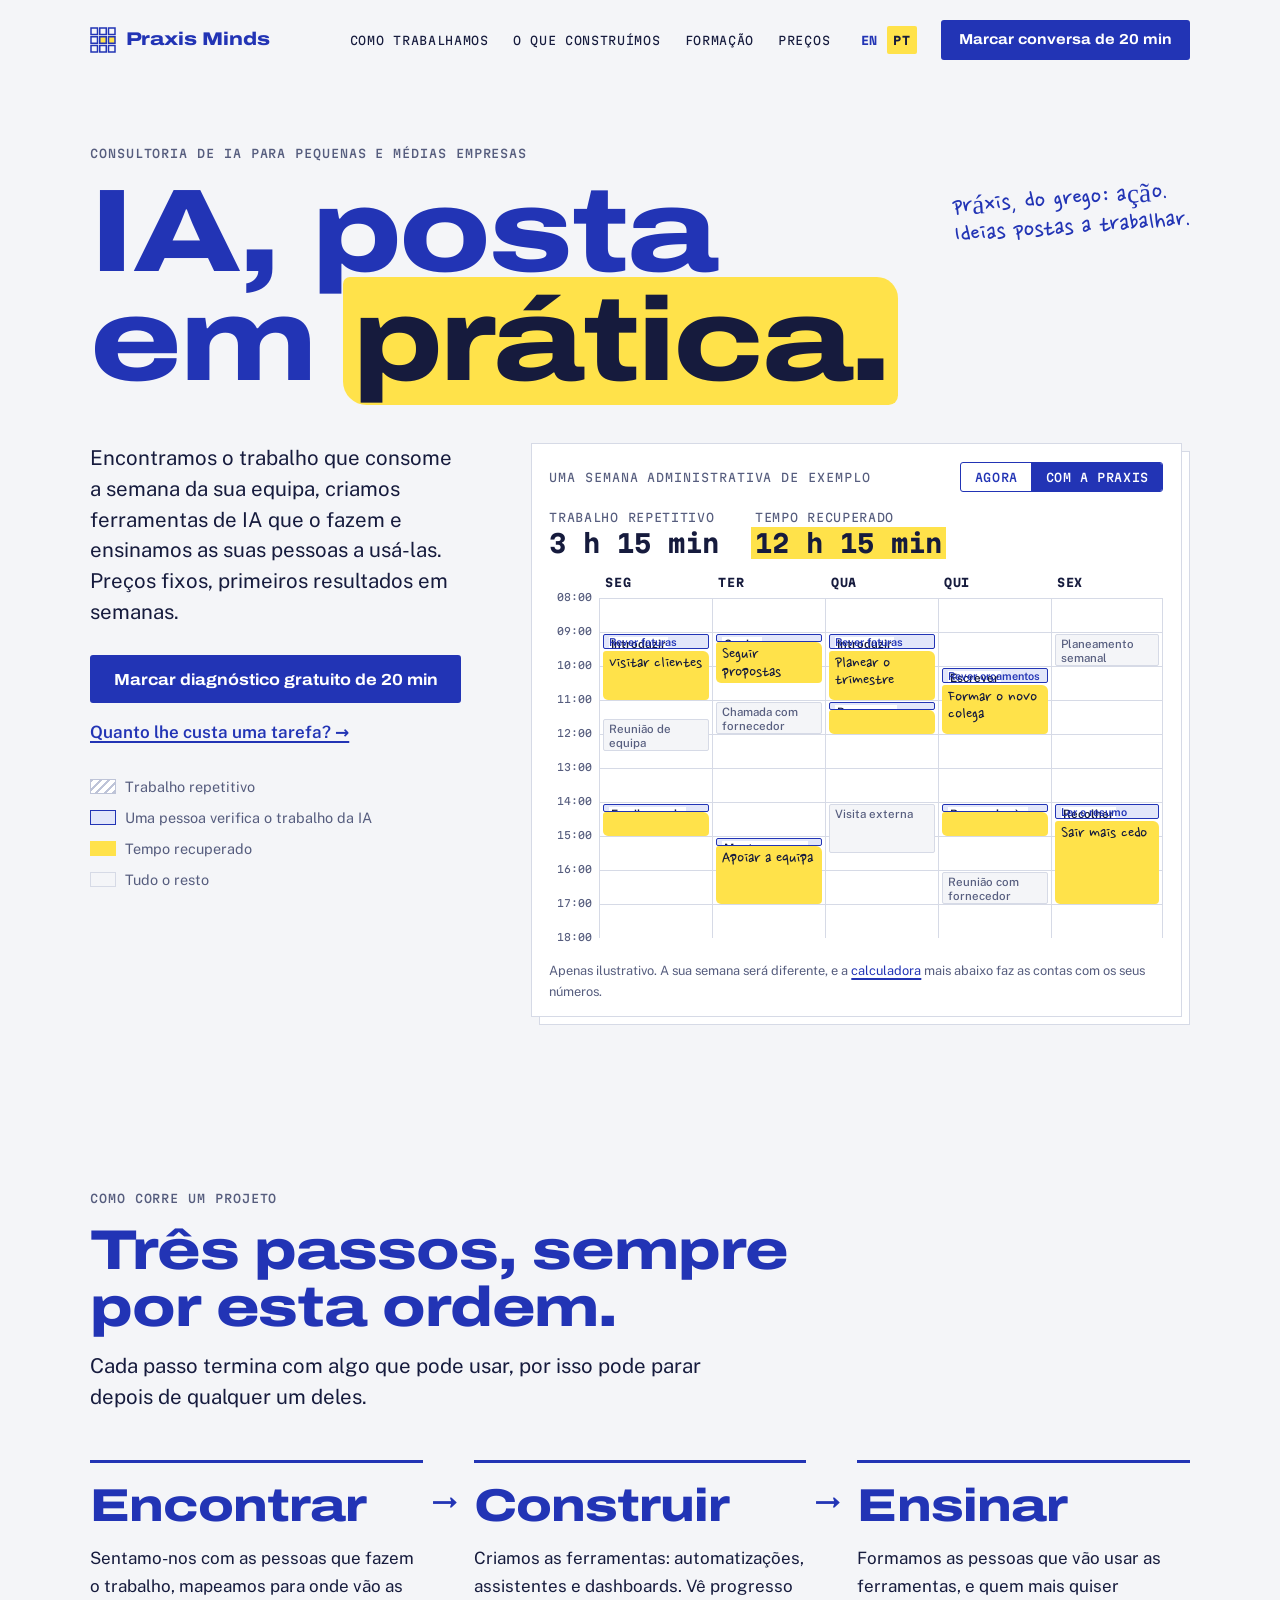
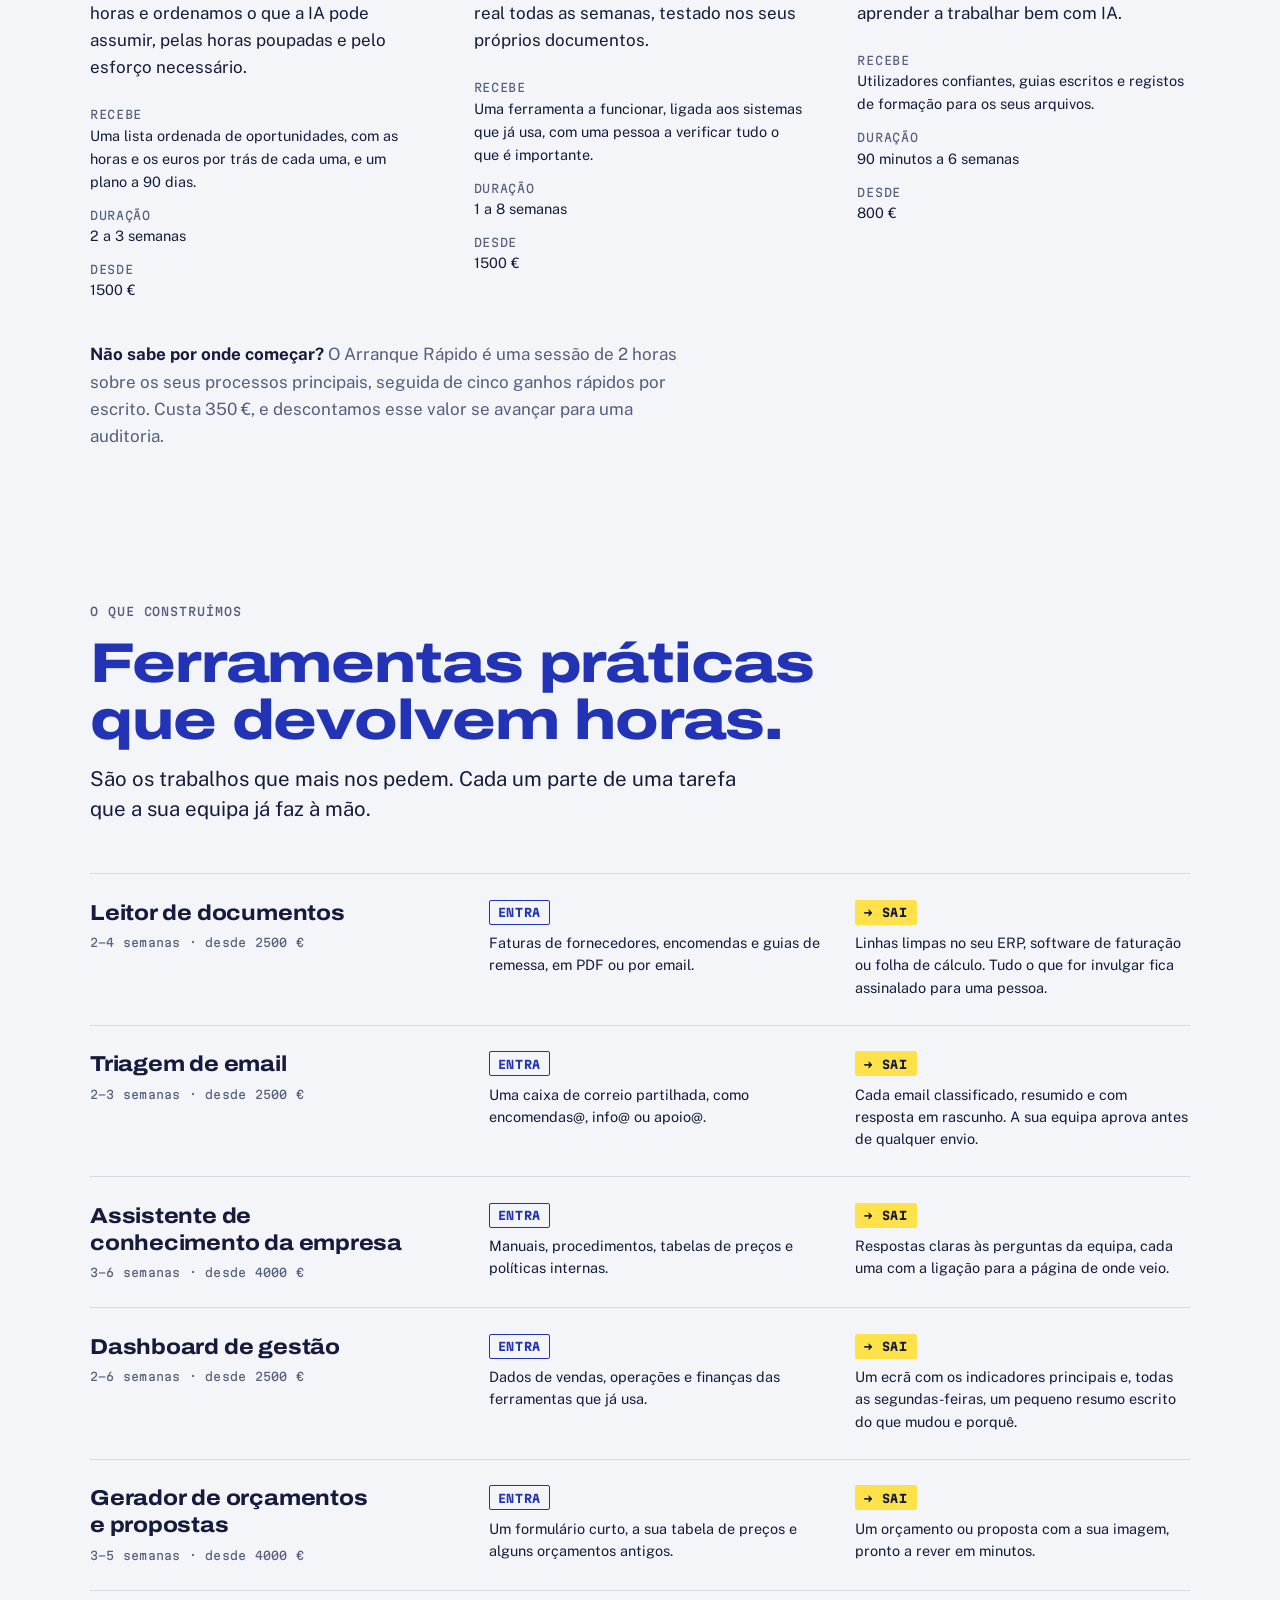
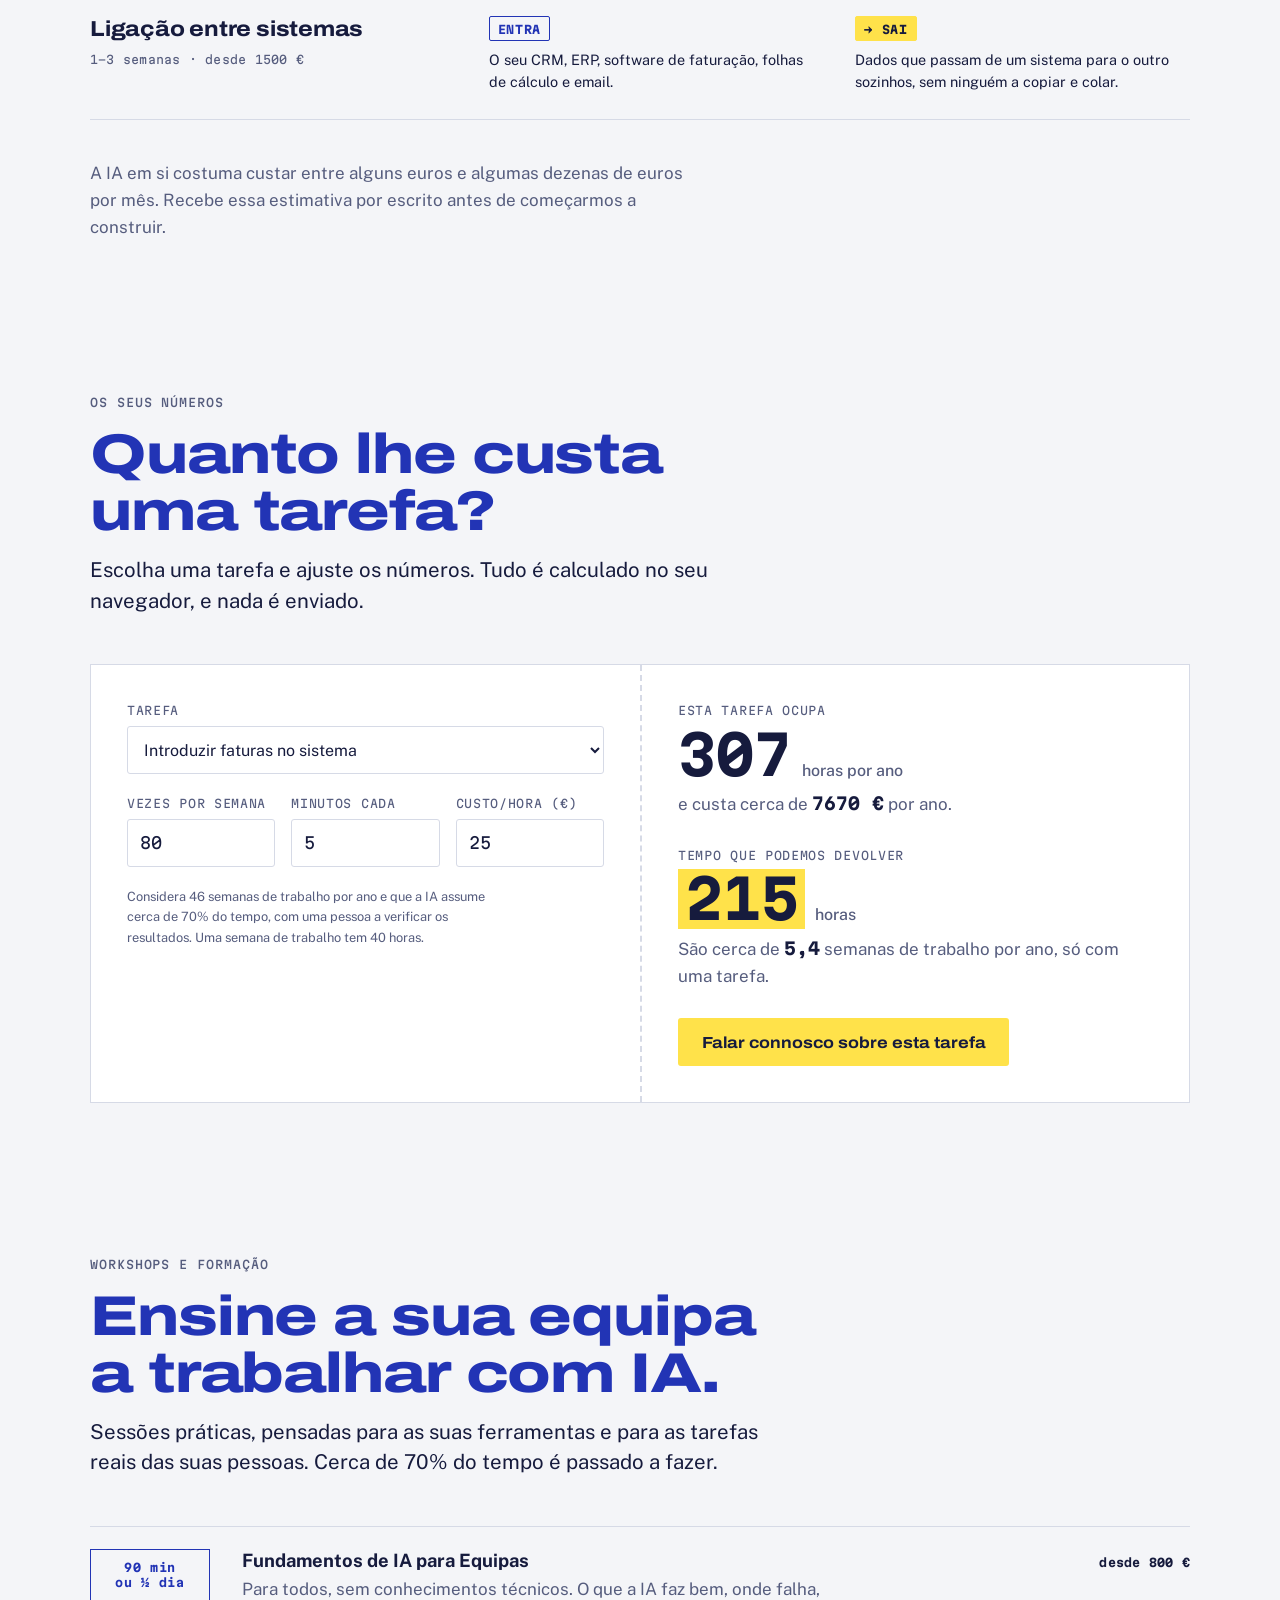
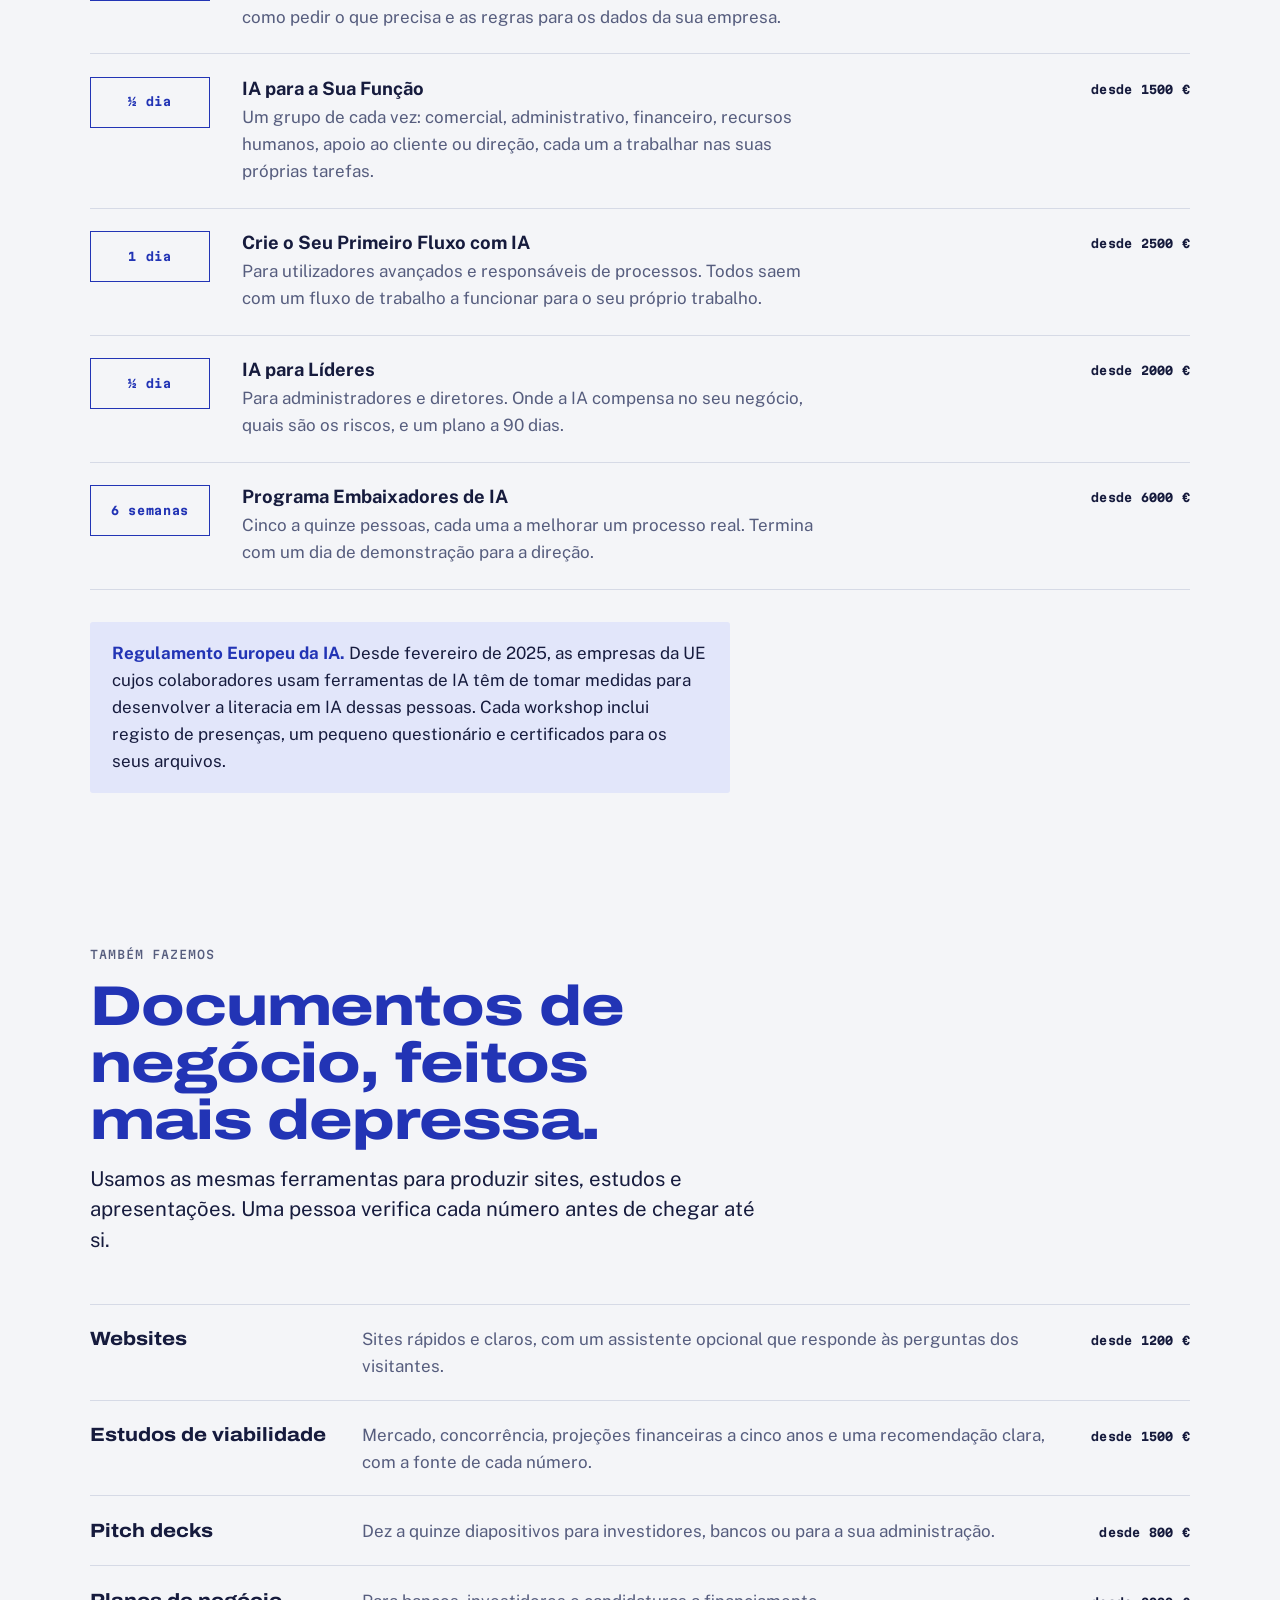
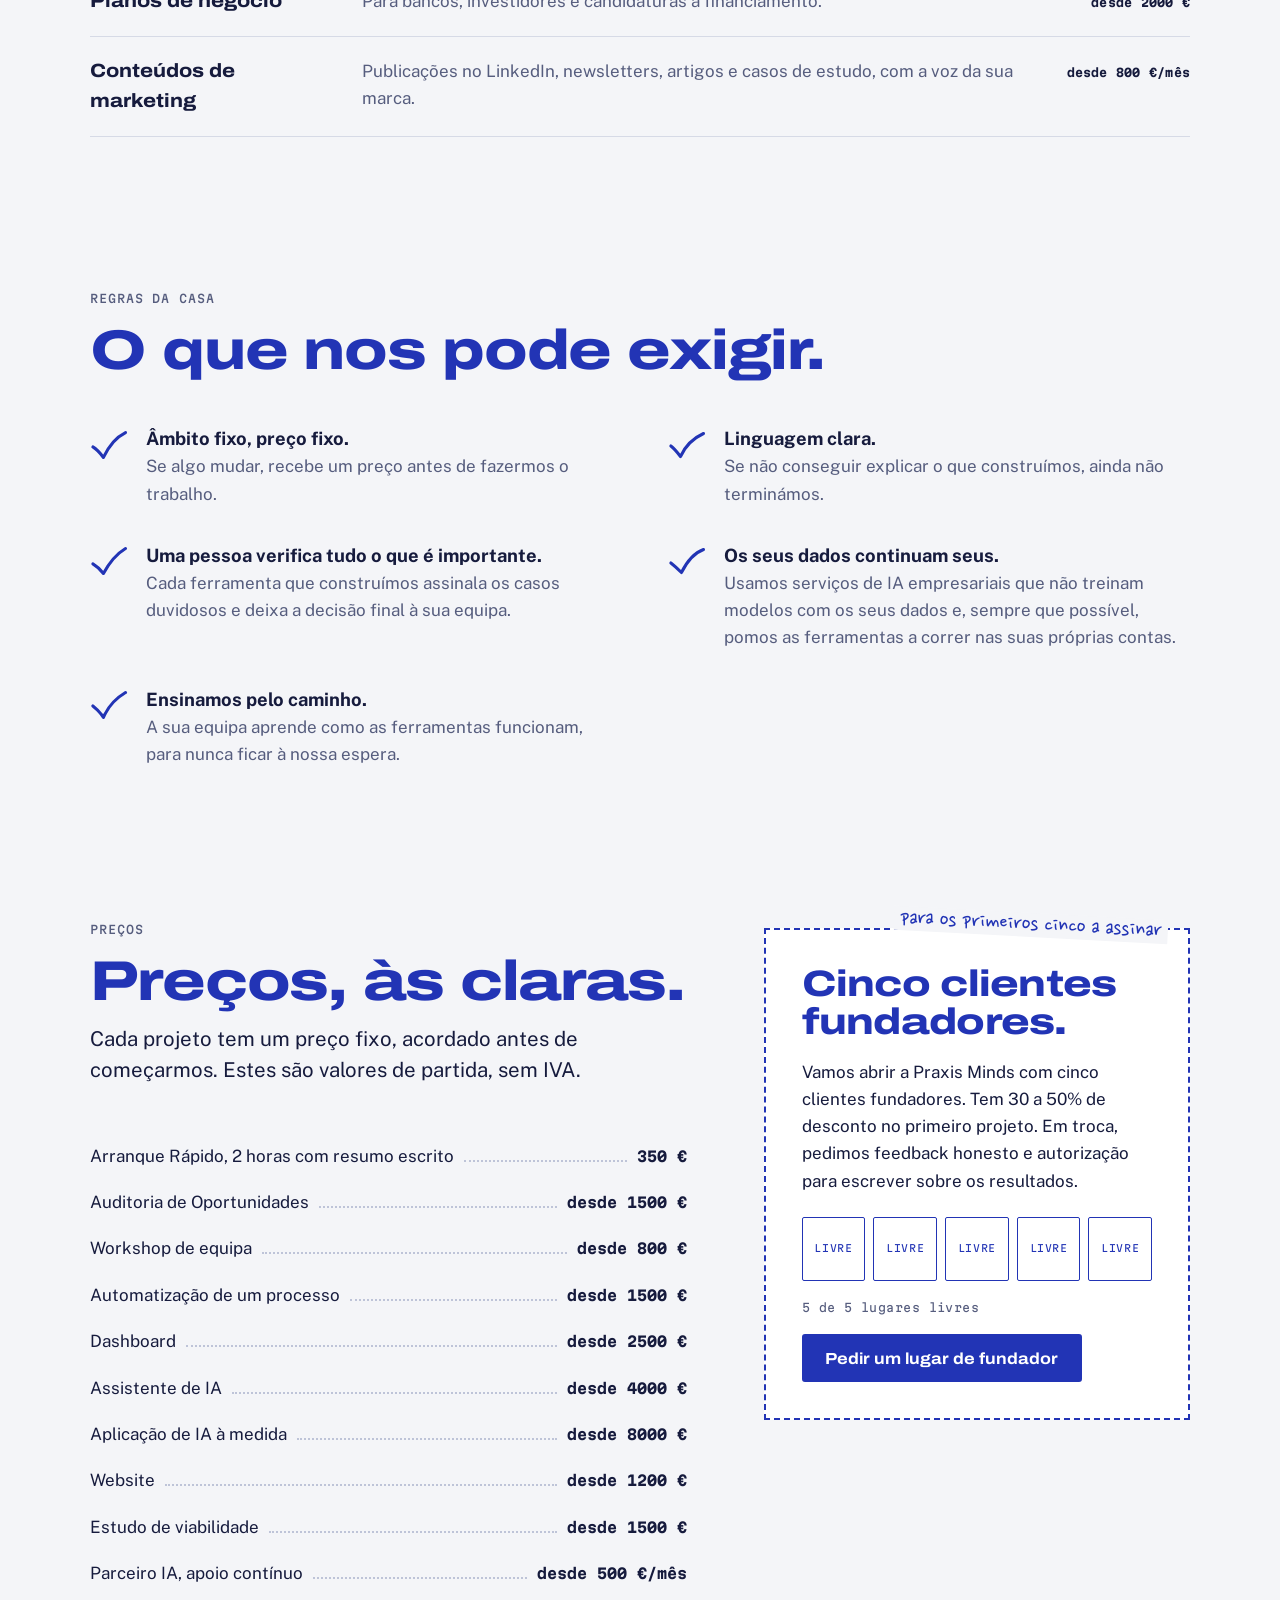
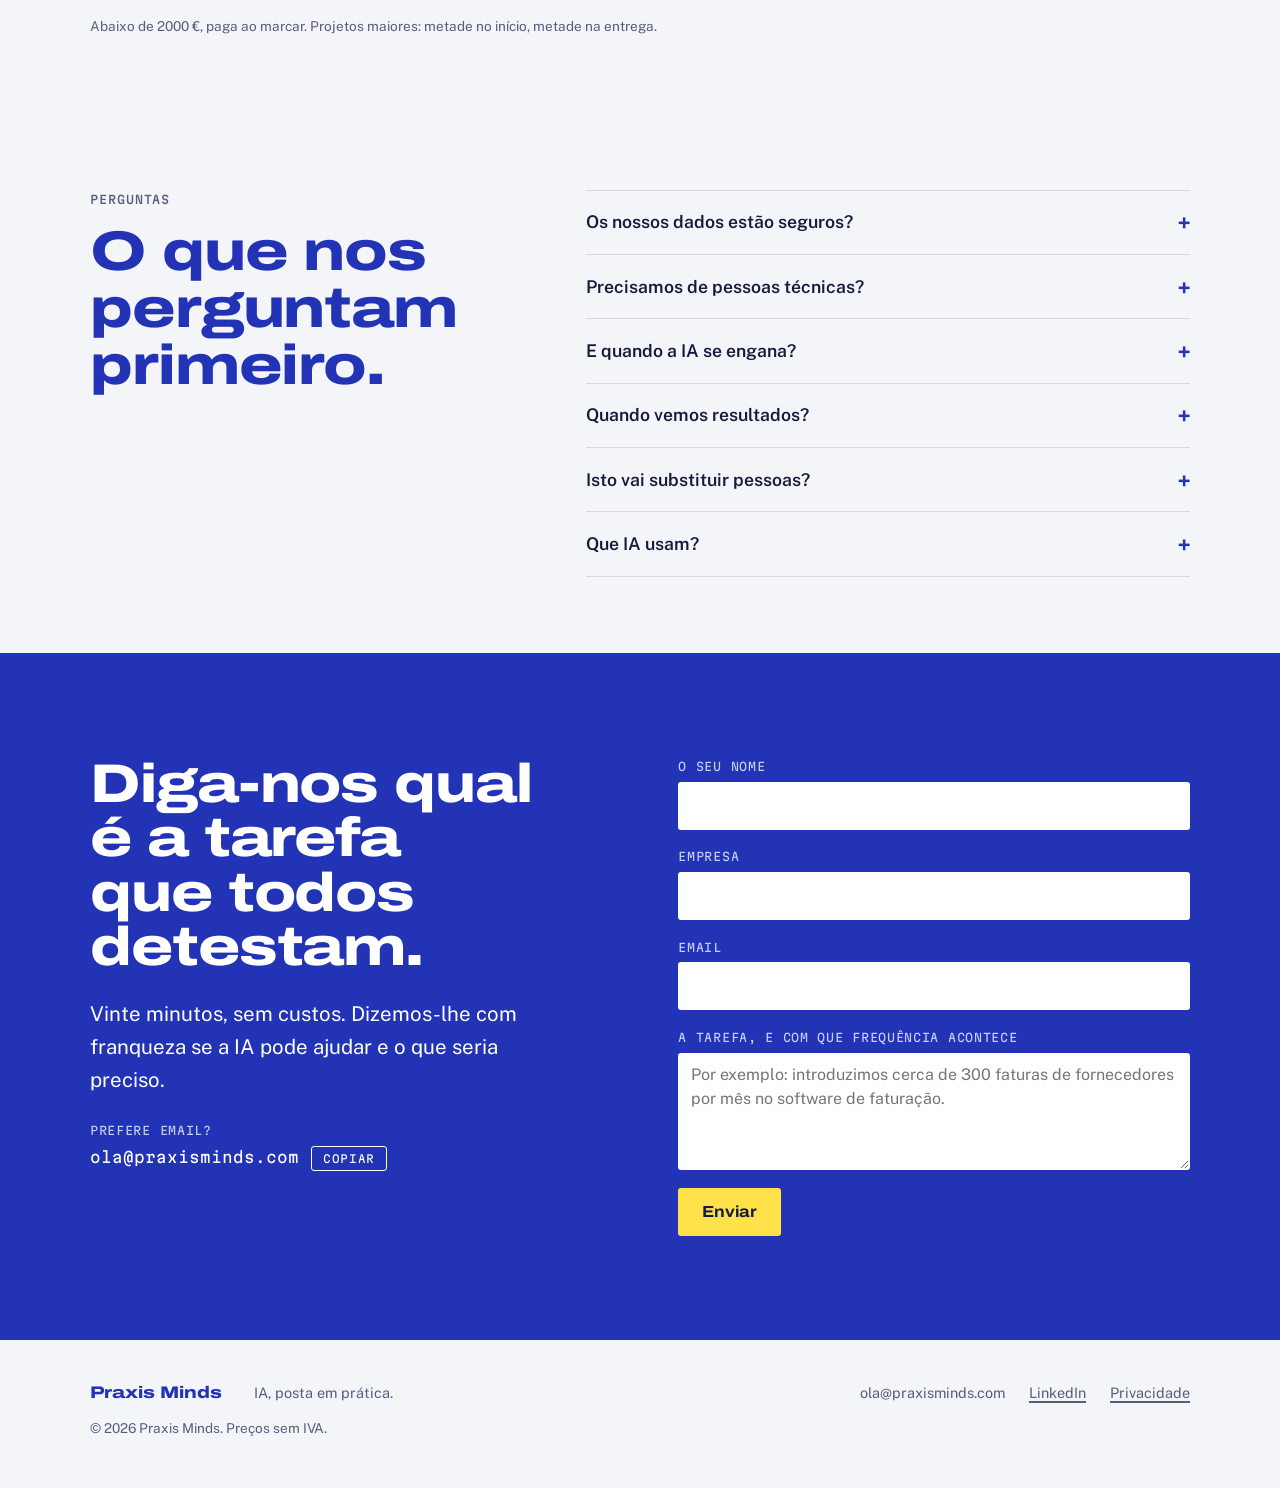
==== commit 5559090b: "Use ola@praxisminds.com on the Portuguese pages Co-Authored-By: Claude Opus 5.5 <noreply@anthropic.c" ====
--- a/website/pt/index.html
+++ b/website/pt/index.html
@@ -31,7 +31,7 @@
   "slogan": "IA, posta em prática.",
   "description": "Consultoria de IA para pequenas e médias empresas: automatização de processos, assistentes de IA, dashboards e formação em IA.",
   "url": "https://praxisminds.com/pt/",
-  "email": "hello@praxisminds.com",
+  "email": "ola@praxisminds.com",
   "inLanguage": "pt-PT"
 }
 </script>
@@ -434,11 +434,11 @@
       <p>Vinte minutos, sem custos. Dizemos-lhe com franqueza se a IA pode ajudar e o que seria preciso.</p>
       <div class="email-line">
         <p class="email-label">Prefere email?</p>
-        <p><span class="email" id="email-address">hello@praxisminds.com</span> <button type="button" class="copy-btn" id="copy-email">Copiar</button></p>
+        <p><span class="email" id="email-address">ola@praxisminds.com</span> <button type="button" class="copy-btn" id="copy-email">Copiar</button></p>
       </div>
     </div>
 
-    <form class="contact-form" id="contact-form" data-endpoint="" data-email="hello@praxisminds.com" novalidate>
+    <form class="contact-form" id="contact-form" data-endpoint="" data-email="ola@praxisminds.com" novalidate>
       <div class="field">
         <label for="f-name">O seu nome</label>
         <input id="f-name" name="name" type="text" autocomplete="name" required>
@@ -462,7 +462,7 @@
         <p><strong>Obrigado, recebemos a sua mensagem.</strong> Respondemos no prazo de um dia útil.</p>
       </div>
       <div class="form-result" id="form-fallback" hidden>
-        <p><strong>A sua mensagem está pronta.</strong> O envio online ainda não está ativo. Copie a mensagem abaixo e envie-a para <span class="email">hello@praxisminds.com</span>.</p>
+        <p><strong>A sua mensagem está pronta.</strong> O envio online ainda não está ativo. Copie a mensagem abaixo e envie-a para <span class="email">ola@praxisminds.com</span>.</p>
         <label class="sr-only" for="f-composed">A sua mensagem</label>
         <textarea id="f-composed" rows="6" readonly></textarea>
         <button type="button" class="copy-btn" id="copy-message">Copiar mensagem</button>
@@ -477,7 +477,7 @@
   <p class="foot-brand">Praxis Minds</p>
   <p>IA, posta em prática.</p>
   <ul class="foot-links">
-    <li><span>hello@praxisminds.com</span></li>
+    <li><span>ola@praxisminds.com</span></li>
     <li><a href="https://www.linkedin.com/" rel="noopener">LinkedIn</a></li>
     <li><a href="../privacidade.html">Privacidade</a></li>
   </ul>
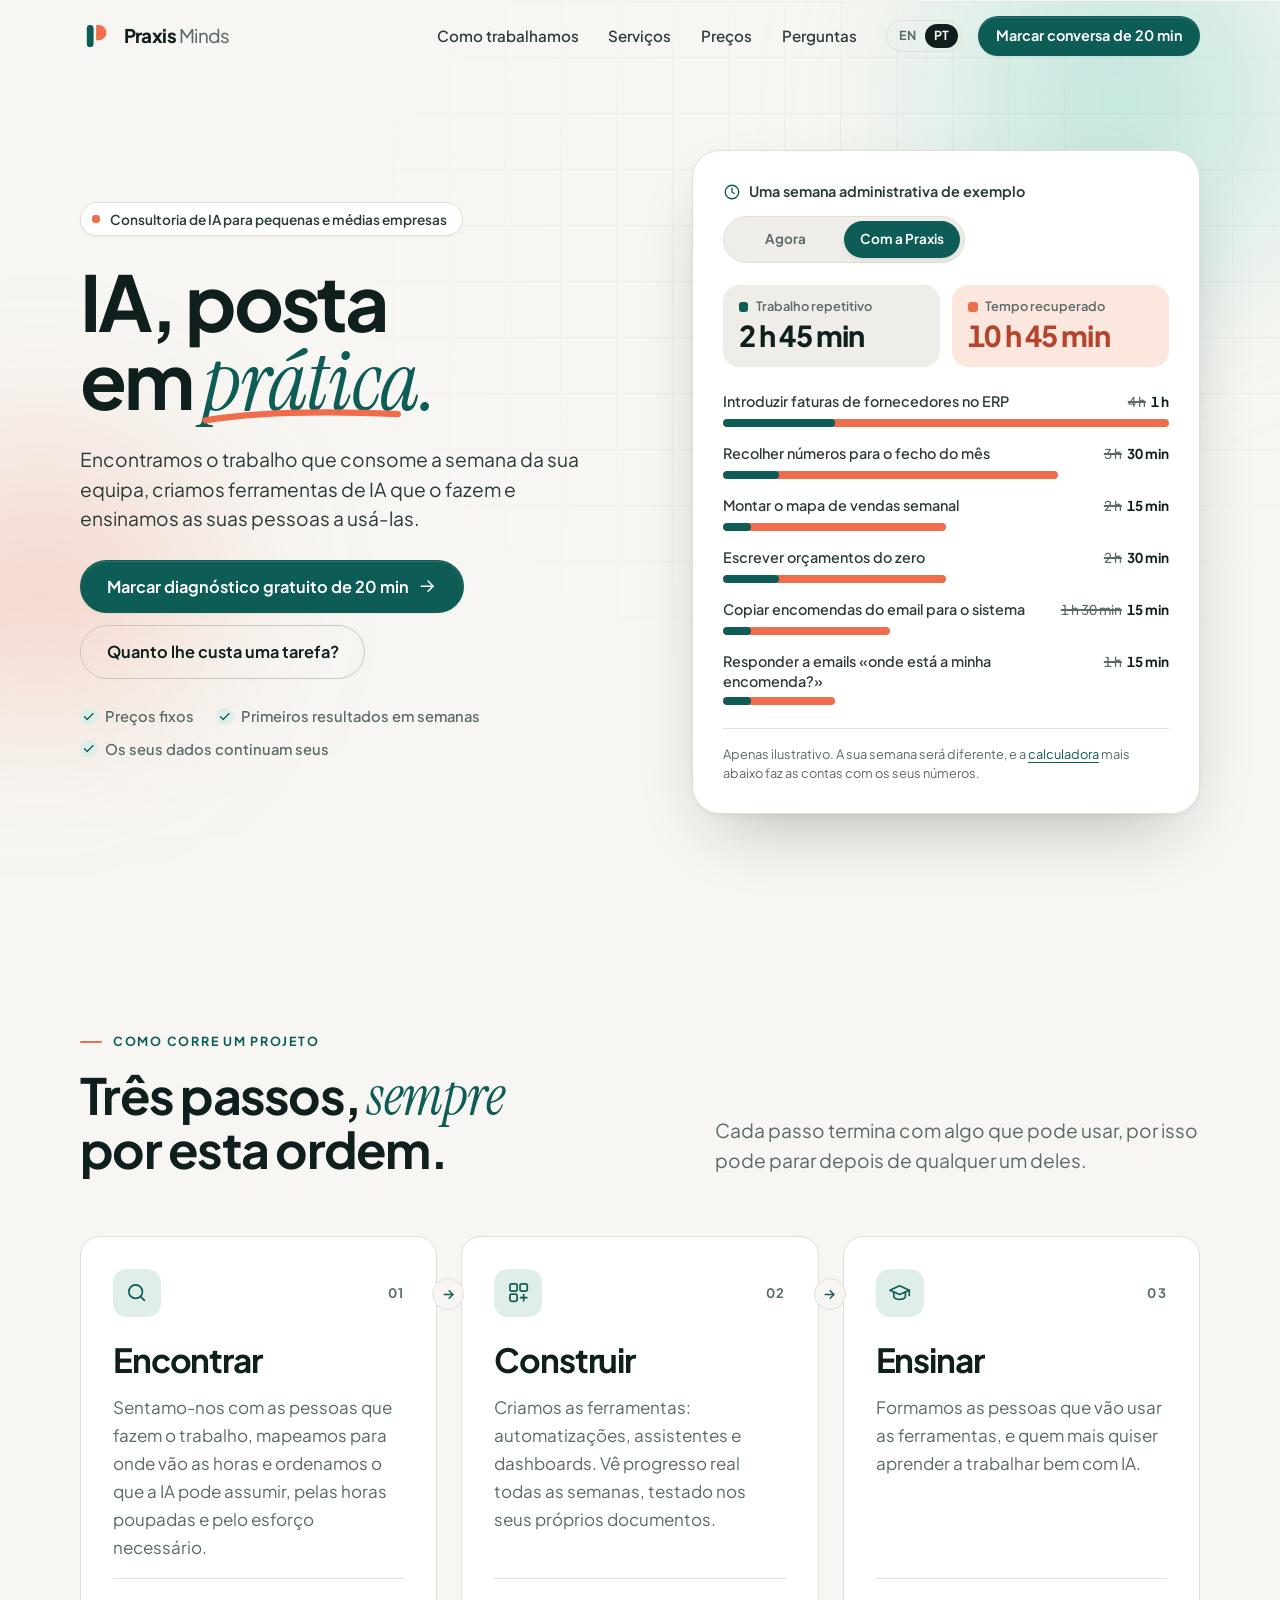
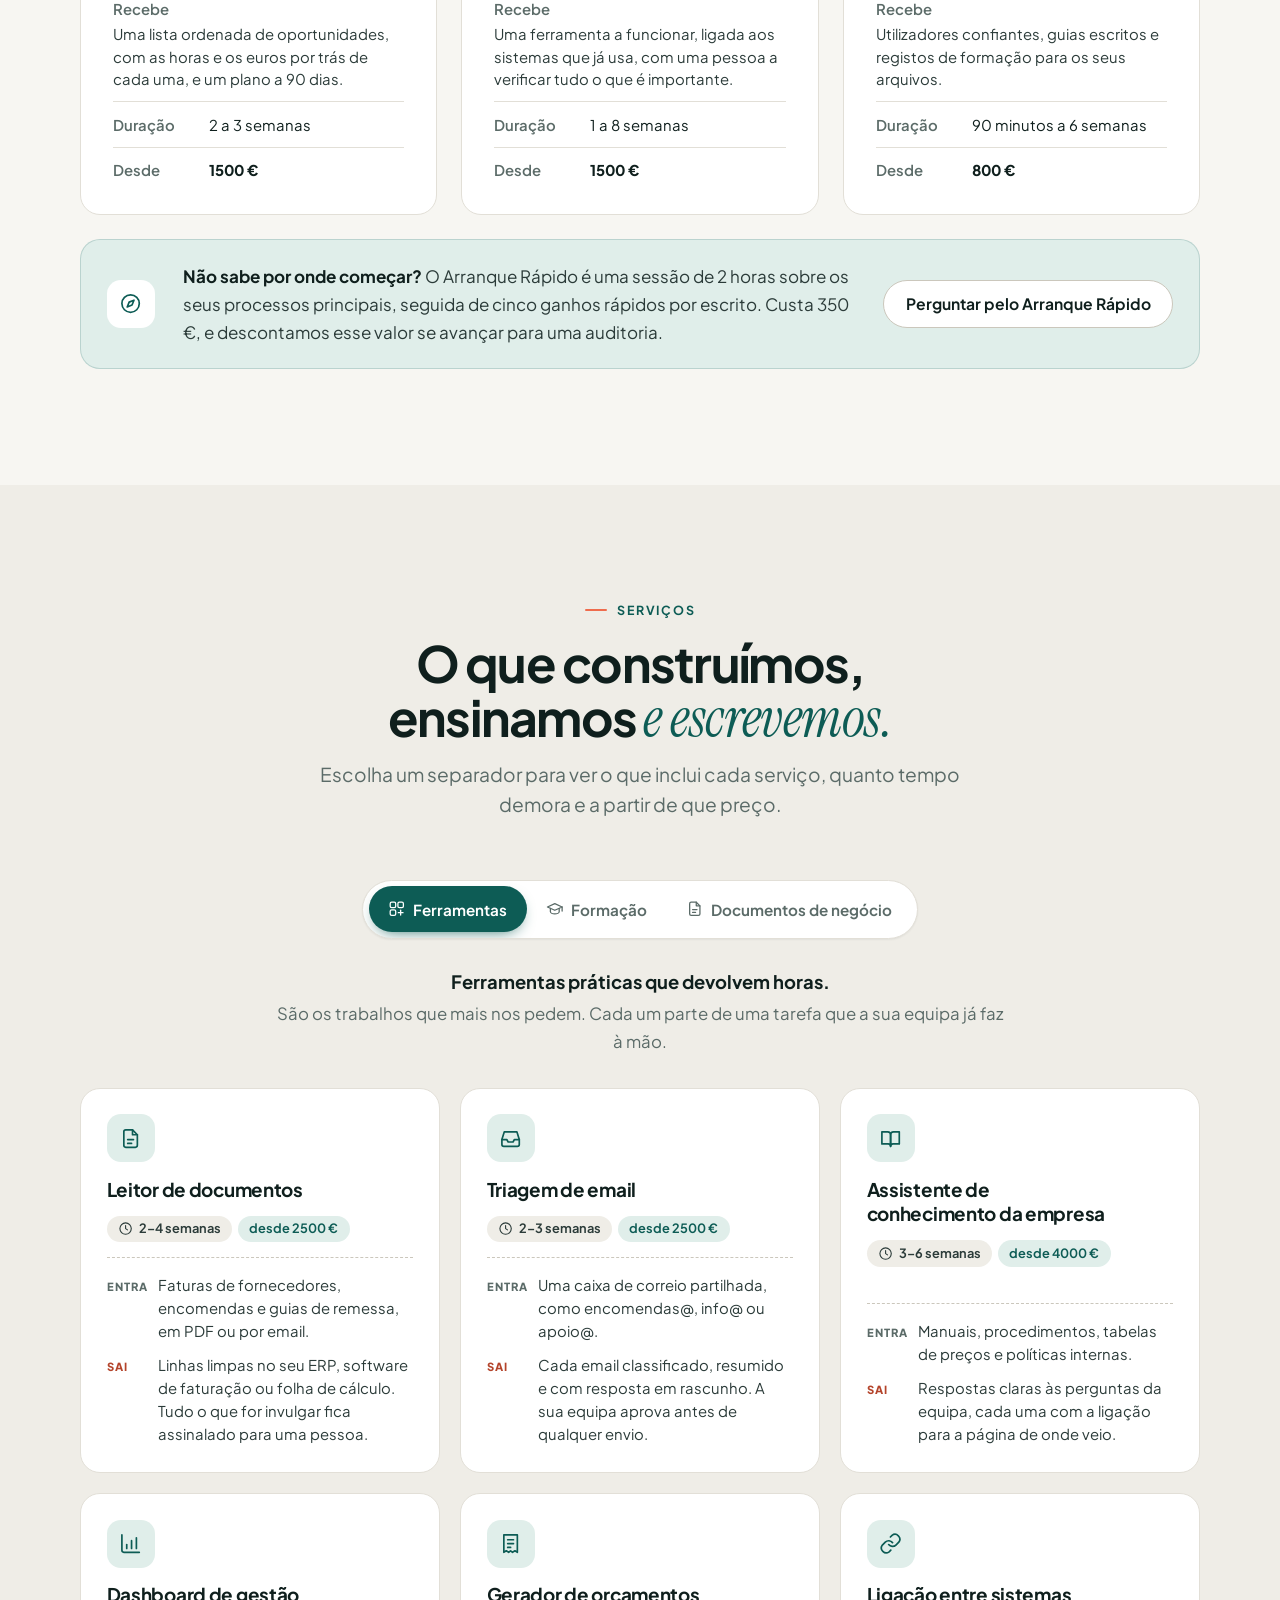
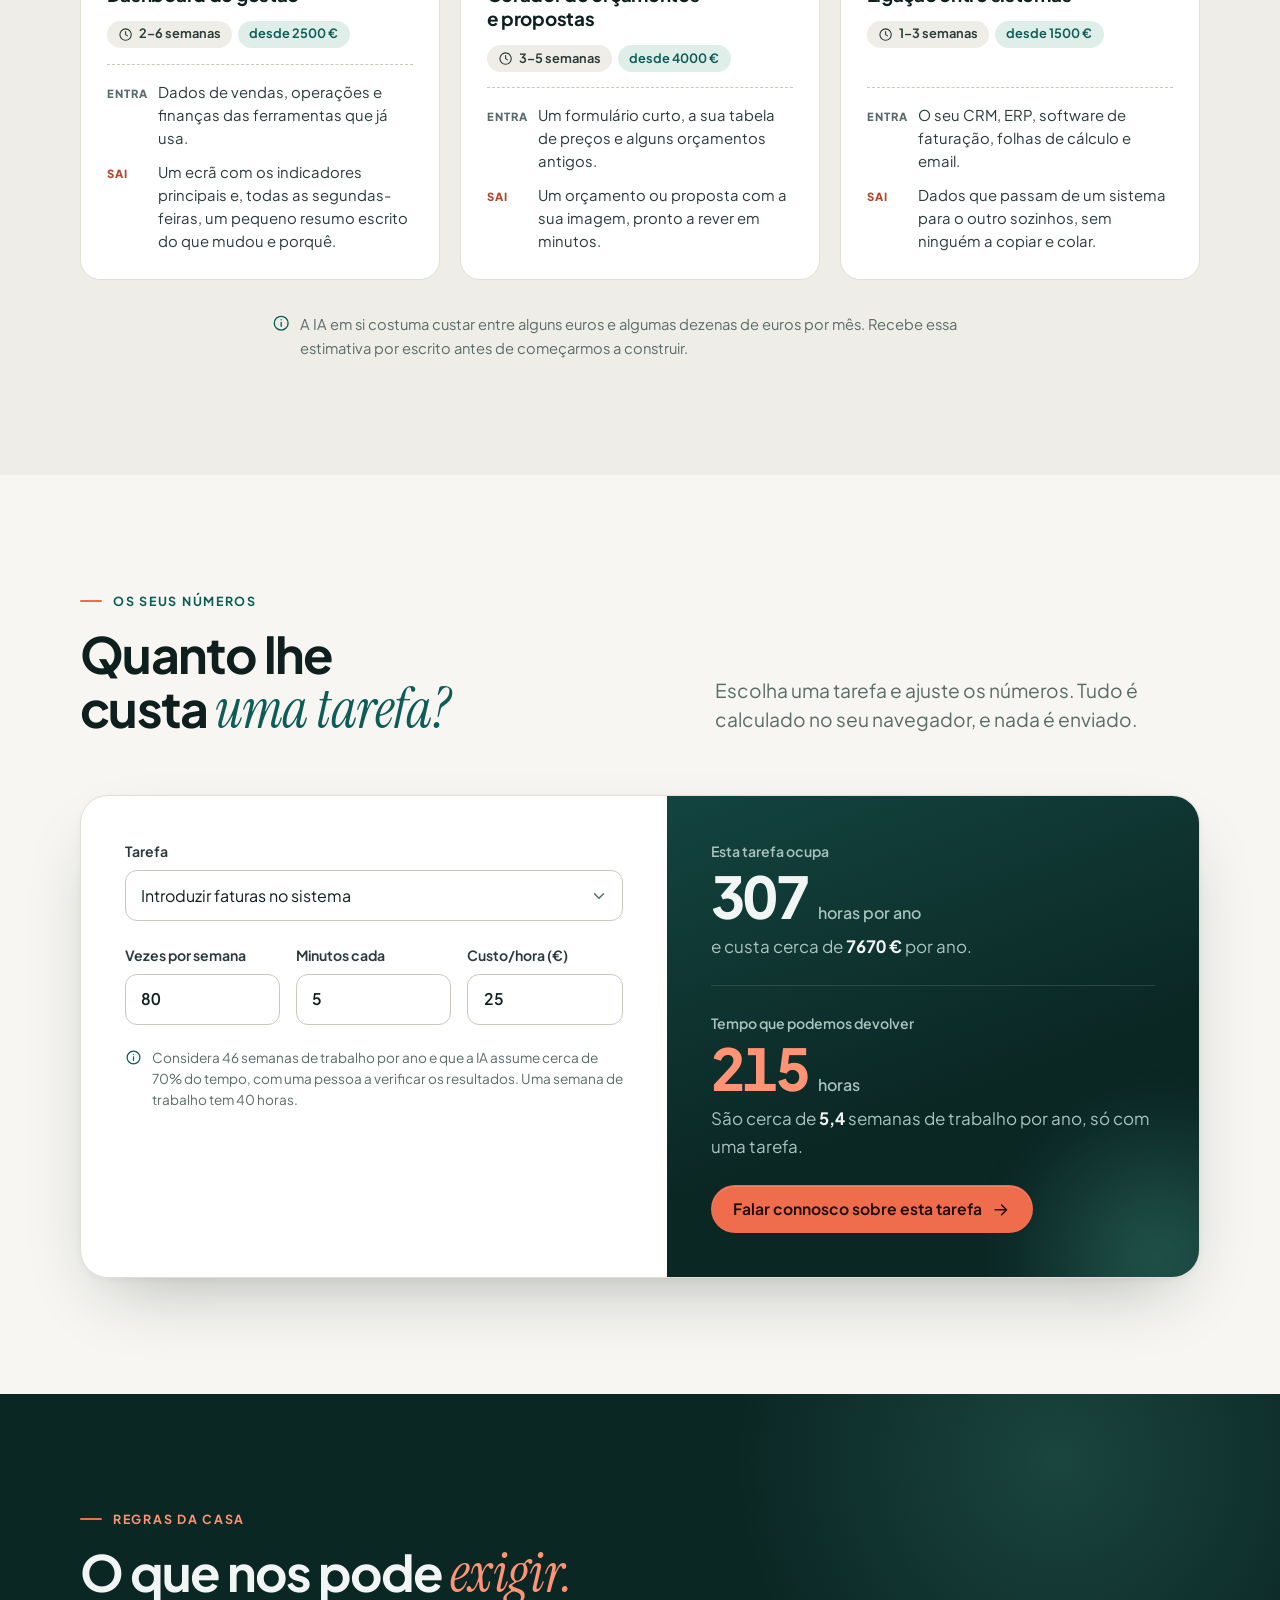
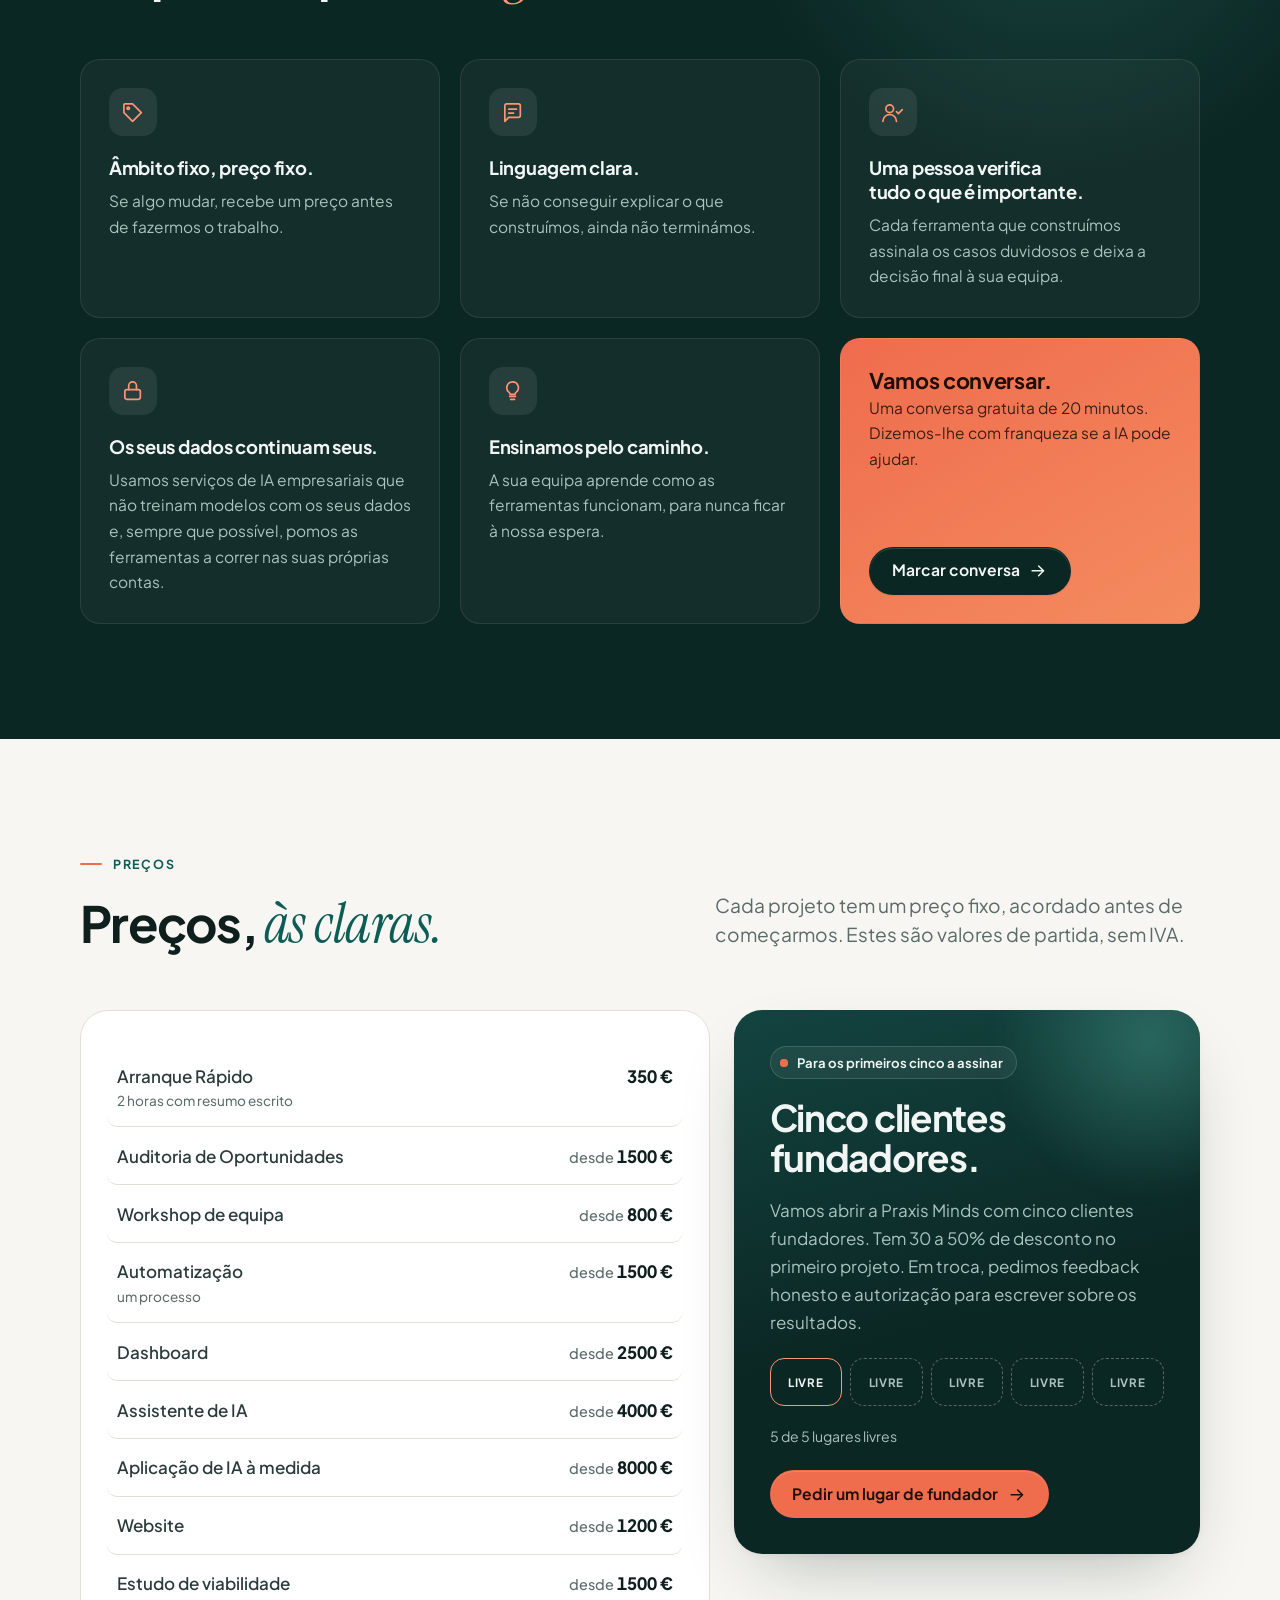
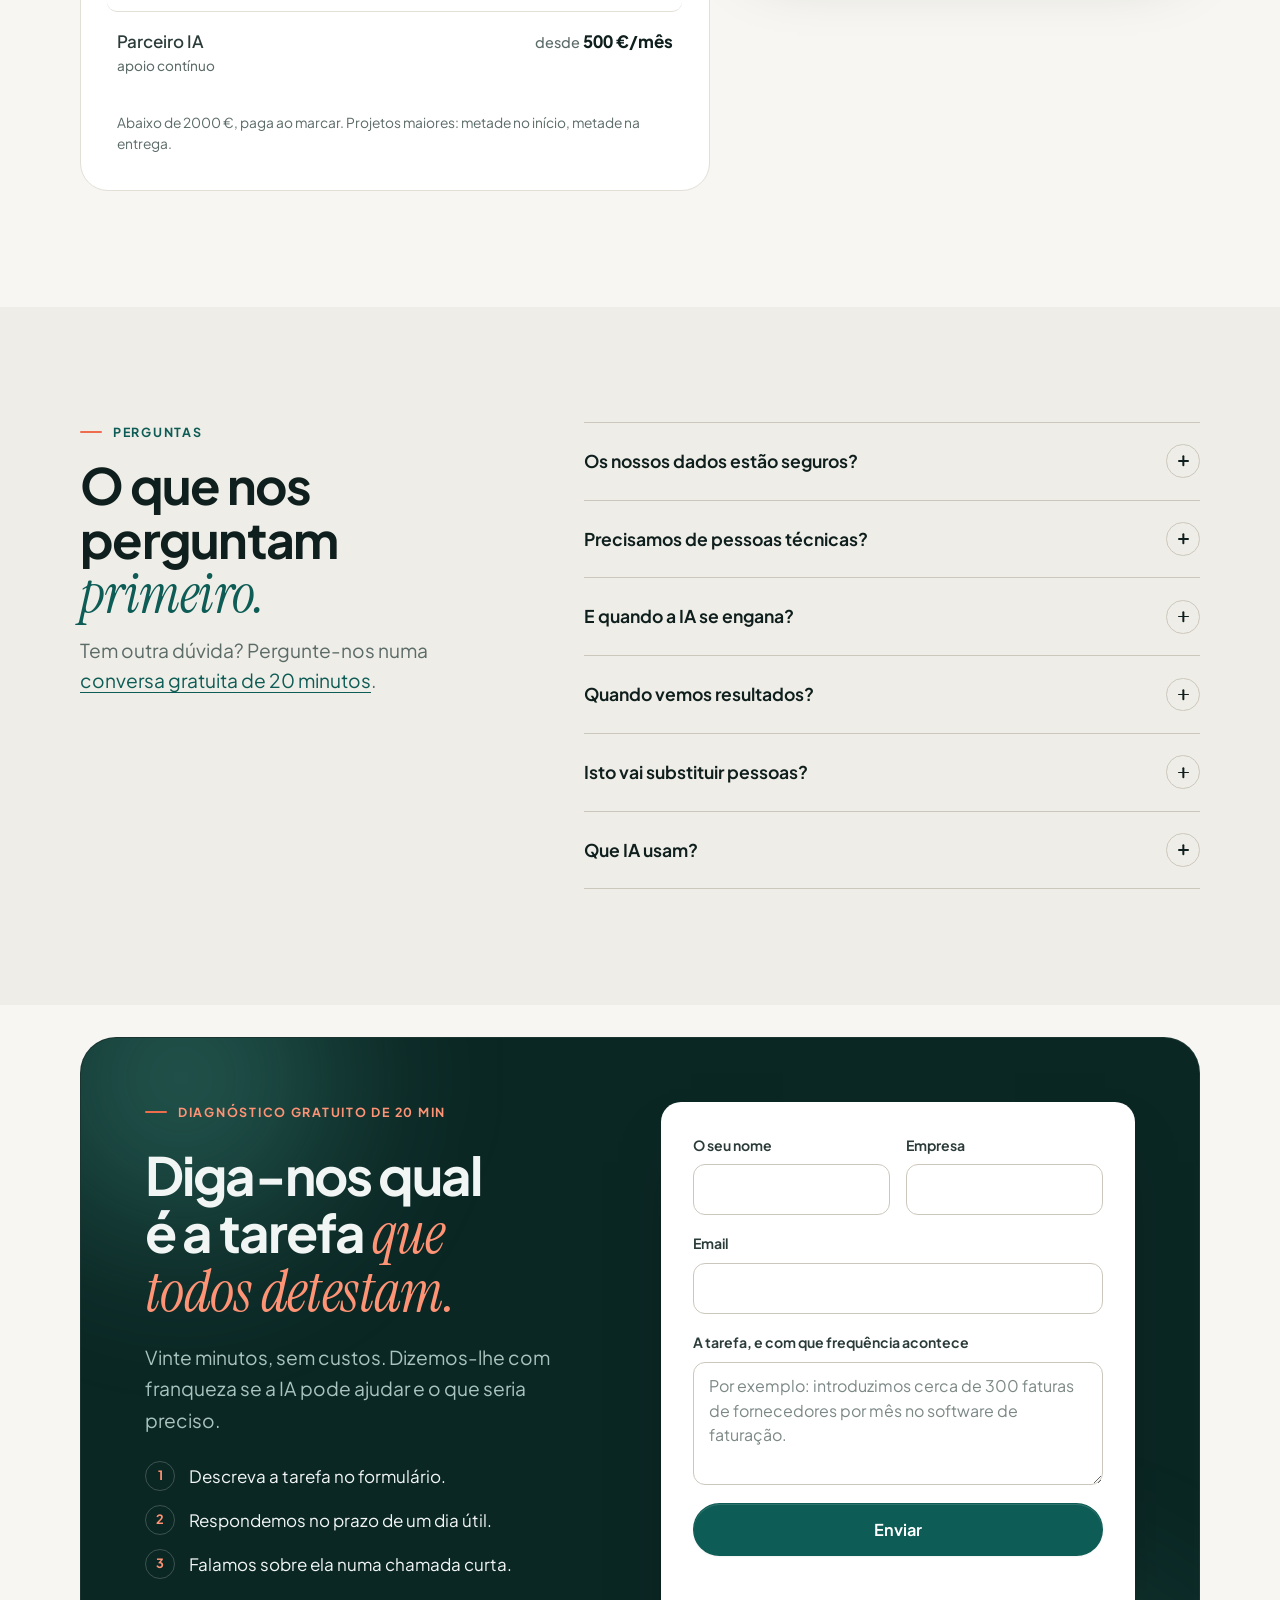
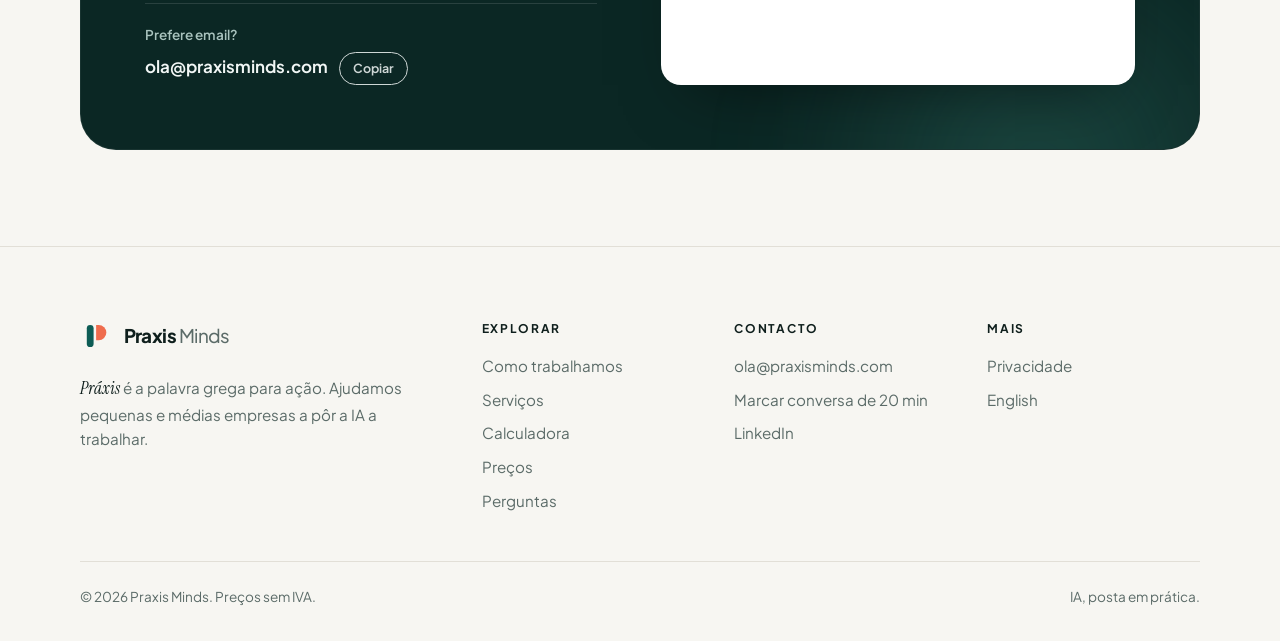
==== commit d2155a7f: "Redesign the website: new logo, colours, layout and animation - New logo: a two-part "P" (teal stem " ====
--- a/website/pt/index.html
+++ b/website/pt/index.html
@@ -17,11 +17,11 @@
 <meta property="og:url" content="https://praxisminds.com/pt/">
 <meta property="og:image" content="https://praxisminds.com/assets/og-image-pt.png">
 <meta name="twitter:card" content="summary_large_image">
-<meta name="theme-color" content="#2234B5">
+<meta name="theme-color" content="#0D5C55">
 <link rel="icon" href="../assets/favicon.svg" type="image/svg+xml">
 <link rel="preconnect" href="https://fonts.googleapis.com">
 <link rel="preconnect" href="https://fonts.gstatic.com" crossorigin>
-<link rel="stylesheet" href="https://fonts.googleapis.com/css2?family=Archivo:wdth,wght@62..125,100..900&family=Martian+Mono:wght@400;500;700&family=Nanum+Pen+Script&family=Public+Sans:ital,wght@0,400;0,500;0,600;0,700;1,400&display=swap">
+<link rel="stylesheet" href="https://fonts.googleapis.com/css2?family=Instrument+Serif:ital@1&family=Plus+Jakarta+Sans:wght@400..800&display=swap">
 <link rel="stylesheet" href="../assets/styles.css">
 <script type="application/ld+json">
 {
@@ -37,58 +37,86 @@
 </script>
 </head>
 <body>
+<!-- Ícones: um só estilo de traço, usados com <svg class="ic"><use href="#i-nome"/></svg> -->
+<svg class="sprite" aria-hidden="true" focusable="false">
+  <symbol id="i-arrow" viewBox="0 0 24 24"><path d="M5 12h14"/><path d="m13 6 6 6-6 6"/></symbol>
+  <symbol id="i-check" viewBox="0 0 24 24"><path d="M20 6 9 17l-5-5"/></symbol>
+  <symbol id="i-clock" viewBox="0 0 24 24"><circle cx="12" cy="12" r="9"/><path d="M12 7v5l3 2"/></symbol>
+  <symbol id="i-info" viewBox="0 0 24 24"><circle cx="12" cy="12" r="9"/><path d="M12 11v5"/><path d="M12 7.5h.01"/></symbol>
+  <symbol id="i-search" viewBox="0 0 24 24"><circle cx="11" cy="11" r="7"/><path d="m20 20-4-4"/></symbol>
+  <symbol id="i-blocks" viewBox="0 0 24 24"><rect x="3" y="3" width="7.5" height="7.5" rx="2"/><rect x="13.5" y="3" width="7.5" height="7.5" rx="2"/><rect x="3" y="13.5" width="7.5" height="7.5" rx="2"/><path d="M17.25 14v6.5"/><path d="M14 17.25h6.5"/></symbol>
+  <symbol id="i-cap" viewBox="0 0 24 24"><path d="M22 9.5 12 5 2 9.5 12 14z"/><path d="M6 11.5V16c0 1.4 2.7 3 6 3s6-1.6 6-3v-4.5"/><path d="M22 9.5V15"/></symbol>
+  <symbol id="i-compass" viewBox="0 0 24 24"><circle cx="12" cy="12" r="9"/><path d="m15.5 8.5-2 5-5 2 2-5z"/></symbol>
+  <symbol id="i-doc" viewBox="0 0 24 24"><path d="M14 3H7a2 2 0 0 0-2 2v14a2 2 0 0 0 2 2h10a2 2 0 0 0 2-2V8z"/><path d="M14 3v5h5"/><path d="M9 13h6"/><path d="M9 17h4"/></symbol>
+  <symbol id="i-inbox" viewBox="0 0 24 24"><path d="M3 13h5l1.5 2.5h5L16 13h5"/><path d="M5.5 5h13L21 13v5a2 2 0 0 1-2 2H5a2 2 0 0 1-2-2v-5z"/></symbol>
+  <symbol id="i-book" viewBox="0 0 24 24"><path d="M3 5h6a3 3 0 0 1 3 3v12a2.5 2.5 0 0 0-2.5-2.5H3z"/><path d="M21 5h-6a3 3 0 0 0-3 3v12a2.5 2.5 0 0 1 2.5-2.5H21z"/></symbol>
+  <symbol id="i-chart" viewBox="0 0 24 24"><path d="M3 3v16a2 2 0 0 0 2 2h16"/><path d="M8 17v-4"/><path d="M13 17V9"/><path d="M18 17V6"/></symbol>
+  <symbol id="i-receipt" viewBox="0 0 24 24"><path d="M5 3h14v18l-2.5-1.5L14 21l-2-1.5-2 1.5-2.5-1.5L5 21z"/><path d="M9 8h6"/><path d="M9 12h6"/><path d="M9 16h3"/></symbol>
+  <symbol id="i-link" viewBox="0 0 24 24"><path d="M10 13a5 5 0 0 0 7.5.5l3-3a5 5 0 0 0-7-7l-1.7 1.7"/><path d="M14 11a5 5 0 0 0-7.5-.5l-3 3a5 5 0 0 0 7 7l1.7-1.7"/></symbol>
+  <symbol id="i-globe" viewBox="0 0 24 24"><circle cx="12" cy="12" r="9"/><path d="M3 12h18"/><path d="M12 3c2.5 2.6 3.8 5.6 3.8 9s-1.3 6.4-3.8 9c-2.5-2.6-3.8-5.6-3.8-9S9.5 5.6 12 3z"/></symbol>
+  <symbol id="i-trend" viewBox="0 0 24 24"><path d="m3 17 6-6 4 4 8-8"/><path d="M15 7h6v6"/></symbol>
+  <symbol id="i-present" viewBox="0 0 24 24"><path d="M2 4h20"/><path d="M4 4v10a2 2 0 0 0 2 2h12a2 2 0 0 0 2-2V4"/><path d="m8 21 4-5 4 5"/></symbol>
+  <symbol id="i-briefcase" viewBox="0 0 24 24"><rect x="3" y="7" width="18" height="13" rx="2"/><path d="M8 7V5a2 2 0 0 1 2-2h4a2 2 0 0 1 2 2v2"/><path d="M3 13h18"/></symbol>
+  <symbol id="i-megaphone" viewBox="0 0 24 24"><path d="M3 10v4a1 1 0 0 0 1 1h2l6 4V5L6 9H4a1 1 0 0 0-1 1z"/><path d="M16 9a4 4 0 0 1 0 6"/><path d="M19 6a8 8 0 0 1 0 12"/></symbol>
+  <symbol id="i-bulb" viewBox="0 0 24 24"><path d="M9 18h6"/><path d="M10 21h4"/><path d="M12 3a6 6 0 0 0-3.6 10.8c.7.5 1.1 1.3 1.1 2.2h5c0-.9.4-1.7 1.1-2.2A6 6 0 0 0 12 3z"/></symbol>
+  <symbol id="i-users" viewBox="0 0 24 24"><circle cx="9" cy="8" r="3.5"/><path d="M2.5 20a6.5 6.5 0 0 1 13 0"/><path d="M15.5 4.6a3.5 3.5 0 0 1 0 6.8"/><path d="M21.5 20a6.5 6.5 0 0 0-4-6"/></symbol>
+  <symbol id="i-flow" viewBox="0 0 24 24"><rect x="3" y="3" width="6" height="6" rx="1.5"/><rect x="15" y="15" width="6" height="6" rx="1.5"/><path d="M6 9v3a3 3 0 0 0 3 3h6"/><path d="m13 13 2 2-2 2"/></symbol>
+  <symbol id="i-flag" viewBox="0 0 24 24"><path d="M5 21V4"/><path d="M5 4h11l-2 4 2 4H5"/></symbol>
+  <symbol id="i-award" viewBox="0 0 24 24"><circle cx="12" cy="9" r="6"/><path d="m8.5 14-1.5 7.5 5-3 5 3-1.5-7.5"/></symbol>
+  <symbol id="i-tag" viewBox="0 0 24 24"><path d="M3 12V4a1 1 0 0 1 1-1h8l9 9-9 9z"/><circle cx="7.5" cy="7.5" r="1.25"/></symbol>
+  <symbol id="i-chat" viewBox="0 0 24 24"><path d="M20 15a2 2 0 0 1-2 2H8l-4 4V5a2 2 0 0 1 2-2h12a2 2 0 0 1 2 2z"/><path d="M8 8.5h8"/><path d="M8 12.5h5"/></symbol>
+  <symbol id="i-person-check" viewBox="0 0 24 24"><circle cx="9" cy="8" r="4"/><path d="M2 21a7 7 0 0 1 14 0"/><path d="m16 11 2 2 4-4"/></symbol>
+  <symbol id="i-lock" viewBox="0 0 24 24"><rect x="4" y="11" width="16" height="10" rx="2"/><path d="M8 11V7a4 4 0 0 1 8 0v4"/></symbol>
+</svg>
+
 <a class="skip" href="#main">Saltar para o conteúdo</a>
 
-<header class="site-head wrap">
-  <a class="brand" href="#top" aria-label="Praxis Minds, voltar ao início">
-    <svg class="brand-mark" viewBox="0 0 26 26" aria-hidden="true">
-      <rect x="1" y="1" width="6.5" height="6.5"/><rect x="9.75" y="1" width="6.5" height="6.5"/><rect x="18.5" y="1" width="6.5" height="6.5"/>
-      <rect x="1" y="9.75" width="6.5" height="6.5"/><rect class="on" x="9.75" y="9.75" width="6.5" height="6.5"/><rect class="on" x="18.5" y="9.75" width="6.5" height="6.5"/>
-      <rect x="1" y="18.5" width="6.5" height="6.5"/><rect x="9.75" y="18.5" width="6.5" height="6.5"/><rect x="18.5" y="18.5" width="6.5" height="6.5"/>
-    </svg>
-    <span>Praxis Minds</span>
-  </a>
-  <nav class="site-nav" aria-label="Principal">
-    <a href="#method">Como trabalhamos</a>
-    <a href="#build">O que construímos</a>
-    <a href="#workshops">Formação</a>
-    <a href="#prices">Preços</a>
-  </nav>
-  <p class="lang" aria-label="Idioma">
-    <a href="../index.html" hreflang="en" lang="en" title="View in English">EN</a>
-    <span class="lang-cur" aria-current="true">PT</span>
-  </p>
-  <a class="btn btn-small" href="#contact"><span class="long">Marcar conversa de 20 min</span><span class="short">Contactar</span></a>
+<header class="site-head" id="site-head">
+  <div class="wrap head-in">
+    <a class="brand" href="#top" aria-label="Praxis Minds, voltar ao início">
+      <svg class="logo" viewBox="0 0 40 40" aria-hidden="true"><rect class="logo-stem" x="8" y="7" width="8" height="26" rx="4"/><path class="logo-bowl" d="M19 7h3a9 9 0 0 1 0 18h-3z"/></svg>
+      <span class="brand-name">Praxis<span> Minds</span></span>
+    </a>
+    <nav class="site-nav" id="site-nav" aria-label="Principal">
+      <a href="#method">Como trabalhamos</a>
+      <a href="#services">Serviços</a>
+      <a href="#prices">Preços</a>
+      <a href="#faq">Perguntas</a>
+      <a class="btn nav-cta" href="#contact">Marcar conversa de 20 min</a>
+    </nav>
+    <p class="lang" aria-label="Idioma">
+      <a href="../index.html" hreflang="en" lang="en" title="View in English">EN</a>
+      <span class="lang-cur" aria-current="true">PT</span>
+    </p>
+    <a class="btn btn-sm head-cta" href="#contact">Marcar conversa de 20 min</a>
+    <button class="menu-btn" type="button" aria-expanded="false" aria-controls="site-nav" aria-label="Menu"><span></span><span></span></button>
+  </div>
 </header>
 
 <main id="main" data-locale="pt-PT">
 
 <!-- HERO -->
-<section class="hero wrap" id="top">
-  <p class="eyebrow">Consultoria de IA para pequenas e médias empresas</p>
-  <div class="hero-head">
-    <h1>IA, posta em <span class="hl">prática.</span></h1>
-    <p class="pen hero-note">práxis, do grego: ação.<br>Ideias postas a trabalhar.</p>
-  </div>
-
-  <div class="hero-body">
+<section class="hero" id="top">
+  <div class="hero-bg" aria-hidden="true"><span class="blob blob-1"></span><span class="blob blob-2"></span></div>
+  <div class="wrap hero-grid">
     <div class="hero-copy">
-      <p class="lead">Encontramos o trabalho que consome a semana da sua equipa, criamos ferramentas de IA que o fazem e ensinamos as suas pessoas a usá-las. Preços fixos, primeiros resultados em semanas.</p>
-      <div class="cta-row">
-        <a class="btn" href="#contact">Marcar diagnóstico gratuito de 20 min</a>
-        <a class="link-arrow" href="#calculator">Quanto lhe custa uma tarefa?</a>
-      </div>
-      <ul class="legend" aria-label="Legenda da semana de exemplo">
-        <li><span class="sw sw-busy"></span>Trabalho repetitivo</li>
-        <li><span class="sw sw-check"></span>Uma pessoa verifica o trabalho da IA</li>
-        <li><span class="sw sw-freed"></span>Tempo recuperado</li>
-        <li><span class="sw sw-fixed"></span>Tudo o resto</li>
+      <p class="badge enter"><span class="badge-dot"></span>Consultoria de IA para pequenas e médias empresas</p>
+      <h1 class="enter" style="--e:1">IA, posta em <em>prática.<svg class="scribble" viewBox="0 0 200 20" preserveAspectRatio="none" aria-hidden="true"><path pathLength="1" d="M4 13 C 50 5, 120 4, 196 9"/></svg></em></h1>
+      <p class="lead enter" style="--e:2">Encontramos o trabalho que consome a semana da sua equipa, criamos ferramentas de IA que o fazem e ensinamos as suas pessoas a usá-las.</p>
+      <div class="cta-row enter" style="--e:3">
+        <a class="btn btn-lg" href="#contact">Marcar diagnóstico gratuito de 20 min <svg class="ic arr" aria-hidden="true"><use href="#i-arrow"/></svg></a>
+        <a class="btn btn-lg btn-ghost" href="#calculator">Quanto lhe custa uma tarefa?</a>
+      </div>
+      <ul class="ticks enter" style="--e:4">
+        <li><svg class="ic" aria-hidden="true"><use href="#i-check"/></svg>Preços fixos</li>
+        <li><svg class="ic" aria-hidden="true"><use href="#i-check"/></svg>Primeiros resultados em semanas</li>
+        <li><svg class="ic" aria-hidden="true"><use href="#i-check"/></svg>Os seus dados continuam seus</li>
       </ul>
     </div>
 
-    <figure class="week" id="week" aria-labelledby="week-title">
+    <figure class="week enter" style="--e:3" id="week" aria-labelledby="week-title">
       <div class="week-top">
-        <p class="week-title" id="week-title">Uma semana administrativa de exemplo</p>
+        <p class="week-title" id="week-title"><svg class="ic" aria-hidden="true"><use href="#i-clock"/></svg>Uma semana administrativa de exemplo</p>
         <div class="seg" role="group" aria-label="Mostrar a semana">
           <button type="button" id="week-now" aria-pressed="true">Agora</button>
           <button type="button" id="week-after" aria-pressed="false">Com a Praxis</button>
@@ -96,330 +124,383 @@
       </div>
 
       <dl class="week-stats">
-        <div><dt>Trabalho repetitivo</dt><dd id="stat-busy">15 h 30 min</dd></div>
-        <div><dt>Tempo recuperado</dt><dd id="stat-back">0 h</dd></div>
+        <div class="ws-busy"><dt>Trabalho repetitivo</dt><dd id="stat-busy">13 h 30 min</dd></div>
+        <div class="ws-back"><dt>Tempo recuperado</dt><dd id="stat-back">0 h</dd></div>
       </dl>
 
-      <div class="week-scroll">
-        <div class="week-grid">
-          <div class="wk-corner" aria-hidden="true"></div>
-          <div class="wk-dayname">Seg</div><div class="wk-dayname">Ter</div><div class="wk-dayname">Qua</div><div class="wk-dayname">Qui</div><div class="wk-dayname">Sex</div>
-
-          <div class="wk-hours" aria-hidden="true">
-            <span style="--h:0">08<i>:00</i></span><span style="--h:1">09<i>:00</i></span><span style="--h:2">10<i>:00</i></span><span style="--h:3">11<i>:00</i></span><span style="--h:4">12<i>:00</i></span><span style="--h:5">13<i>:00</i></span><span style="--h:6">14<i>:00</i></span><span style="--h:7">15<i>:00</i></span><span style="--h:8">16<i>:00</i></span><span style="--h:9">17<i>:00</i></span><span style="--h:10">18<i>:00</i></span>
-          </div>
-
-          <div class="day" aria-label="Segunda-feira">
-            <div class="blk busy" style="--s:9;--d:2;--a:.5;--i:0" title="Introduzir faturas de fornecedores no ERP"><span class="l-now"><span class="l-long">Introduzir faturas de fornecedores no ERP</span><span class="l-short">Faturas</span></span><span class="l-after">Rever faturas</span></div>
-            <div class="blk freed" style="--s:9.5;--d:1.5;--i:0"><span class="l-long">Visitar clientes</span><span class="l-short">Clientes</span></div>
-            <div class="blk fixed" style="--s:11.5;--d:1"><span class="l-long">Reunião de equipa</span><span class="l-short">Reunião</span></div>
-            <div class="blk busy" style="--s:14;--d:1;--a:.25;--i:1" title="Responder a emails «onde está a minha encomenda?»"><span class="l-now"><span class="l-long">Emails «onde está a encomenda?»</span><span class="l-short">Emails</span></span><span class="l-after"></span></div>
-            <div class="blk freed" style="--s:14.25;--d:.75;--i:1"></div>
-          </div>
-
-          <div class="day" aria-label="Terça-feira">
-            <div class="blk busy" style="--s:9;--d:1.5;--a:.25;--i:2" title="Copiar encomendas do email para o sistema"><span class="l-now"><span class="l-long">Copiar encomendas do email para o sistema</span><span class="l-short">Pedidos</span></span><span class="l-after"></span></div>
-            <div class="blk freed" style="--s:9.25;--d:1.25;--i:2"><span class="l-long">Seguir propostas</span><span class="l-short">Vendas</span></div>
-            <div class="blk fixed" style="--s:11;--d:1"><span class="l-long">Chamada com fornecedor</span><span class="l-short">Chamada</span></div>
-            <div class="blk busy" style="--s:15;--d:2;--a:.25;--i:3" title="Montar o mapa de vendas semanal"><span class="l-now"><span class="l-long">Montar o mapa de vendas semanal</span><span class="l-short">Mapa</span></span><span class="l-after"></span></div>
-            <div class="blk freed" style="--s:15.25;--d:1.75;--i:3"><span class="l-long">Apoiar a equipa</span><span class="l-short">Equipa</span></div>
-          </div>
-
-          <div class="day" aria-label="Quarta-feira">
-            <div class="blk busy" style="--s:9;--d:2;--a:.5;--i:4" title="Introduzir faturas de fornecedores no ERP"><span class="l-now"><span class="l-long">Introduzir faturas de fornecedores no ERP</span><span class="l-short">Faturas</span></span><span class="l-after">Rever faturas</span></div>
-            <div class="blk freed" style="--s:9.5;--d:1.5;--i:4"><span class="l-long">Planear o trimestre</span><span class="l-short">Planear</span></div>
-            <div class="blk busy" style="--s:11;--d:1;--a:.25;--i:5" title="Procurar o ficheiro certo nas pastas"><span class="l-now"><span class="l-long">Procurar o ficheiro certo nas pastas</span><span class="l-short">Procurar</span></span><span class="l-after"></span></div>
-            <div class="blk freed" style="--s:11.25;--d:.75;--i:5"></div>
-            <div class="blk fixed" style="--s:14;--d:1.5"><span class="l-long">Visita externa</span><span class="l-short">Visita</span></div>
-          </div>
-
-          <div class="day" aria-label="Quinta-feira">
-            <div class="blk busy" style="--s:10;--d:2;--a:.5;--i:6" title="Escrever orçamentos do zero"><span class="l-now"><span class="l-long">Escrever orçamentos do zero</span><span class="l-short">Cotações</span></span><span class="l-after">Rever orçamentos</span></div>
-            <div class="blk freed" style="--s:10.5;--d:1.5;--i:6"><span class="l-long">Formar o novo colega</span><span class="l-short">Formação</span></div>
-            <div class="blk busy" style="--s:14;--d:1;--a:.25;--i:7" title="Responder às mesmas perguntas da equipa"><span class="l-now"><span class="l-long">Responder às mesmas perguntas</span><span class="l-short">Dúvidas</span></span><span class="l-after"></span></div>
-            <div class="blk freed" style="--s:14.25;--d:.75;--i:7"></div>
-            <div class="blk fixed" style="--s:16;--d:1"><span class="l-long">Reunião com fornecedor</span><span class="l-short">Reunião</span></div>
-          </div>
-
-          <div class="day" aria-label="Sexta-feira">
-            <div class="blk fixed" style="--s:9;--d:1"><span class="l-long">Planeamento semanal</span><span class="l-short">Plano</span></div>
-            <div class="blk busy" style="--s:14;--d:3;--a:.5;--i:8" title="Recolher números para o fecho do mês"><span class="l-now"><span class="l-long">Recolher números para o fecho do mês</span><span class="l-short">Fecho</span></span><span class="l-after">Ler o resumo</span></div>
-            <div class="blk freed" style="--s:14.5;--d:2.5;--i:8"><span class="l-long">Sair mais cedo</span><span class="l-short">Sair cedo</span></div>
-          </div>
-        </div>
-      </div>
+      <ul class="wk-rows">
+        <li class="wk-row" style="--now:4;--after:1;--i:0"><span class="wk-task">Introduzir faturas de fornecedores no ERP</span><span class="wk-time">4 h</span><span class="wk-bar" aria-hidden="true"><span class="wk-fill"></span></span></li>
+        <li class="wk-row" style="--now:3;--after:.5;--i:1"><span class="wk-task">Recolher números para o fecho do mês</span><span class="wk-time">3 h</span><span class="wk-bar" aria-hidden="true"><span class="wk-fill"></span></span></li>
+        <li class="wk-row" style="--now:2;--after:.25;--i:2"><span class="wk-task">Montar o mapa de vendas semanal</span><span class="wk-time">2 h</span><span class="wk-bar" aria-hidden="true"><span class="wk-fill"></span></span></li>
+        <li class="wk-row" style="--now:2;--after:.5;--i:3"><span class="wk-task">Escrever orçamentos do zero</span><span class="wk-time">2 h</span><span class="wk-bar" aria-hidden="true"><span class="wk-fill"></span></span></li>
+        <li class="wk-row" style="--now:1.5;--after:.25;--i:4"><span class="wk-task">Copiar encomendas do email para o sistema</span><span class="wk-time">1 h 30 min</span><span class="wk-bar" aria-hidden="true"><span class="wk-fill"></span></span></li>
+        <li class="wk-row" style="--now:1;--after:.25;--i:5"><span class="wk-task">Responder a emails «onde está a minha encomenda?»</span><span class="wk-time">1 h</span><span class="wk-bar" aria-hidden="true"><span class="wk-fill"></span></span></li>
+      </ul>
       <figcaption>Apenas ilustrativo. A sua semana será diferente, e a <a href="#calculator">calculadora</a> mais abaixo faz as contas com os seus números.</figcaption>
     </figure>
   </div>
 </section>
 
 <!-- MÉTODO -->
-<section class="section wrap" id="method">
-  <header class="sec-head">
-    <p class="eyebrow">Como corre um projeto</p>
-    <h2>Três passos, sempre por esta ordem.</h2>
-    <p class="sec-lead">Cada passo termina com algo que pode usar, por isso pode parar depois de qualquer um deles.</p>
-  </header>
-  <ol class="steps steps-long">
-    <li class="step">
-      <h3 class="verb">Encontrar</h3>
-      <p>Sentamo-nos com as pessoas que fazem o trabalho, mapeamos para onde vão as horas e ordenamos o que a IA pode assumir, pelas horas poupadas e pelo esforço necessário.</p>
-      <dl class="facts">
-        <div><dt>Recebe</dt><dd>Uma lista ordenada de oportunidades, com as horas e os euros por trás de cada uma, e um plano a 90 dias.</dd></div>
-        <div><dt>Duração</dt><dd>2 a 3 semanas</dd></div>
-        <div><dt>Desde</dt><dd>1500 €</dd></div>
-      </dl>
-    </li>
-    <li class="step">
-      <h3 class="verb">Construir</h3>
-      <p>Criamos as ferramentas: automatizações, assistentes e dashboards. Vê progresso real todas as semanas, testado nos seus próprios documentos.</p>
-      <dl class="facts">
-        <div><dt>Recebe</dt><dd>Uma ferramenta a funcionar, ligada aos sistemas que já usa, com uma pessoa a verificar tudo o que é importante.</dd></div>
-        <div><dt>Duração</dt><dd>1 a 8 semanas</dd></div>
-        <div><dt>Desde</dt><dd>1500 €</dd></div>
-      </dl>
-    </li>
-    <li class="step">
-      <h3 class="verb">Ensinar</h3>
-      <p>Formamos as pessoas que vão usar as ferramentas, e quem mais quiser aprender a trabalhar bem com IA.</p>
-      <dl class="facts">
-        <div><dt>Recebe</dt><dd>Utilizadores confiantes, guias escritos e registos de formação para os seus arquivos.</dd></div>
-        <div><dt>Duração</dt><dd>90 minutos a 6 semanas</dd></div>
-        <div><dt>Desde</dt><dd>800 €</dd></div>
-      </dl>
-    </li>
-  </ol>
-  <p class="aside-note"><strong>Não sabe por onde começar?</strong> O Arranque Rápido é uma sessão de 2 horas sobre os seus processos principais, seguida de cinco ganhos rápidos por escrito. Custa 350 €, e descontamos esse valor se avançar para uma auditoria.</p>
-</section>
-
-<!-- O QUE CONSTRUÍMOS -->
-<section class="section wrap" id="build">
-  <header class="sec-head">
-    <p class="eyebrow">O que construímos</p>
-    <h2>Ferramentas práticas que devolvem horas.</h2>
-    <p class="sec-lead">São os trabalhos que mais nos pedem. Cada um parte de uma tarefa que a sua equipa já faz à mão.</p>
-  </header>
-
-  <ul class="inventory">
-    <li class="item">
-      <div class="item-name"><h3>Leitor de documentos</h3><p class="item-meta">2–4 semanas · desde 2500 €</p></div>
-      <dl class="io">
-        <div><dt>Entra</dt><dd>Faturas de fornecedores, encomendas e guias de remessa, em PDF ou por email.</dd></div>
-        <div><dt>Sai</dt><dd>Linhas limpas no seu ERP, software de faturação ou folha de cálculo. Tudo o que for invulgar fica assinalado para uma pessoa.</dd></div>
-      </dl>
-    </li>
-    <li class="item">
-      <div class="item-name"><h3>Triagem de email</h3><p class="item-meta">2–3 semanas · desde 2500 €</p></div>
-      <dl class="io">
-        <div><dt>Entra</dt><dd>Uma caixa de correio partilhada, como encomendas@, info@ ou apoio@.</dd></div>
-        <div><dt>Sai</dt><dd>Cada email classificado, resumido e com resposta em rascunho. A sua equipa aprova antes de qualquer envio.</dd></div>
-      </dl>
-    </li>
-    <li class="item">
-      <div class="item-name"><h3>Assistente de conhecimento da empresa</h3><p class="item-meta">3–6 semanas · desde 4000 €</p></div>
-      <dl class="io">
-        <div><dt>Entra</dt><dd>Manuais, procedimentos, tabelas de preços e políticas internas.</dd></div>
-        <div><dt>Sai</dt><dd>Respostas claras às perguntas da equipa, cada uma com a ligação para a página de onde veio.</dd></div>
-      </dl>
-    </li>
-    <li class="item">
-      <div class="item-name"><h3>Dashboard de gestão</h3><p class="item-meta">2–6 semanas · desde 2500 €</p></div>
-      <dl class="io">
-        <div><dt>Entra</dt><dd>Dados de vendas, operações e finanças das ferramentas que já usa.</dd></div>
-        <div><dt>Sai</dt><dd>Um ecrã com os indicadores principais e, todas as segundas-feiras, um pequeno resumo escrito do que mudou e porquê.</dd></div>
-      </dl>
-    </li>
-    <li class="item">
-      <div class="item-name"><h3>Gerador de orçamentos e propostas</h3><p class="item-meta">3–5 semanas · desde 4000 €</p></div>
-      <dl class="io">
-        <div><dt>Entra</dt><dd>Um formulário curto, a sua tabela de preços e alguns orçamentos antigos.</dd></div>
-        <div><dt>Sai</dt><dd>Um orçamento ou proposta com a sua imagem, pronto a rever em minutos.</dd></div>
-      </dl>
-    </li>
-    <li class="item">
-      <div class="item-name"><h3>Ligação entre sistemas</h3><p class="item-meta">1–3 semanas · desde 1500 €</p></div>
-      <dl class="io">
-        <div><dt>Entra</dt><dd>O seu CRM, ERP, software de faturação, folhas de cálculo e email.</dd></div>
-        <div><dt>Sai</dt><dd>Dados que passam de um sistema para o outro sozinhos, sem ninguém a copiar e colar.</dd></div>
-      </dl>
-    </li>
-  </ul>
-  <p class="aside-note">A IA em si costuma custar entre alguns euros e algumas dezenas de euros por mês. Recebe essa estimativa por escrito antes de começarmos a construir.</p>
+<section class="section" id="method">
+  <div class="wrap">
+    <header class="sec-head split reveal">
+      <p class="kicker">Como corre um projeto</p>
+      <h2>Três passos, <em>sempre</em> por esta ordem.</h2>
+      <p class="sec-lead">Cada passo termina com algo que pode usar, por isso pode parar depois de qualquer um deles.</p>
+    </header>
+
+    <ol class="steps" data-stagger>
+      <li class="step">
+        <div class="step-top"><span class="icon-tile"><svg class="ic" aria-hidden="true"><use href="#i-search"/></svg></span><span class="step-num">01</span></div>
+        <h3>Encontrar</h3>
+        <p>Sentamo-nos com as pessoas que fazem o trabalho, mapeamos para onde vão as horas e ordenamos o que a IA pode assumir, pelas horas poupadas e pelo esforço necessário.</p>
+        <dl class="facts">
+          <div><dt>Recebe</dt><dd>Uma lista ordenada de oportunidades, com as horas e os euros por trás de cada uma, e um plano a 90 dias.</dd></div>
+          <div><dt>Duração</dt><dd>2 a 3 semanas</dd></div>
+          <div><dt>Desde</dt><dd><b>1500 €</b></dd></div>
+        </dl>
+        <span class="step-arrow" aria-hidden="true"><svg class="ic"><use href="#i-arrow"/></svg></span>
+      </li>
+      <li class="step">
+        <div class="step-top"><span class="icon-tile"><svg class="ic" aria-hidden="true"><use href="#i-blocks"/></svg></span><span class="step-num">02</span></div>
+        <h3>Construir</h3>
+        <p>Criamos as ferramentas: automatizações, assistentes e dashboards. Vê progresso real todas as semanas, testado nos seus próprios documentos.</p>
+        <dl class="facts">
+          <div><dt>Recebe</dt><dd>Uma ferramenta a funcionar, ligada aos sistemas que já usa, com uma pessoa a verificar tudo o que é importante.</dd></div>
+          <div><dt>Duração</dt><dd>1 a 8 semanas</dd></div>
+          <div><dt>Desde</dt><dd><b>1500 €</b></dd></div>
+        </dl>
+        <span class="step-arrow" aria-hidden="true"><svg class="ic"><use href="#i-arrow"/></svg></span>
+      </li>
+      <li class="step">
+        <div class="step-top"><span class="icon-tile"><svg class="ic" aria-hidden="true"><use href="#i-cap"/></svg></span><span class="step-num">03</span></div>
+        <h3>Ensinar</h3>
+        <p>Formamos as pessoas que vão usar as ferramentas, e quem mais quiser aprender a trabalhar bem com IA.</p>
+        <dl class="facts">
+          <div><dt>Recebe</dt><dd>Utilizadores confiantes, guias escritos e registos de formação para os seus arquivos.</dd></div>
+          <div><dt>Duração</dt><dd>90 minutos a 6 semanas</dd></div>
+          <div><dt>Desde</dt><dd><b>800 €</b></dd></div>
+        </dl>
+      </li>
+    </ol>
+
+    <div class="callout reveal">
+      <span class="icon-tile"><svg class="ic" aria-hidden="true"><use href="#i-compass"/></svg></span>
+      <p><strong>Não sabe por onde começar?</strong> O Arranque Rápido é uma sessão de 2 horas sobre os seus processos principais, seguida de cinco ganhos rápidos por escrito. Custa 350 €, e descontamos esse valor se avançar para uma auditoria.</p>
+      <a class="btn btn-ghost" href="#contact">Perguntar pelo Arranque Rápido</a>
+    </div>
+  </div>
+</section>
+
+<!-- SERVIÇOS: três grupos em separadores. Sem JavaScript, os três aparecem seguidos. -->
+<section class="section band" id="services">
+  <div class="wrap">
+    <header class="sec-head center reveal">
+      <p class="kicker">Serviços</p>
+      <h2>O que construímos, ensinamos <em>e escrevemos.</em></h2>
+      <p class="sec-lead">Escolha um separador para ver o que inclui cada serviço, quanto tempo demora e a partir de que preço.</p>
+    </header>
+
+    <div class="tablist-wrap reveal">
+      <div class="tablist" role="tablist" aria-label="Serviços">
+        <button class="tab" type="button" role="tab" id="tab-build" aria-controls="build" aria-selected="true"><svg class="ic" aria-hidden="true"><use href="#i-blocks"/></svg>Ferramentas</button>
+        <button class="tab" type="button" role="tab" id="tab-workshops" aria-controls="workshops" aria-selected="false" tabindex="-1"><svg class="ic" aria-hidden="true"><use href="#i-cap"/></svg>Formação</button>
+        <button class="tab" type="button" role="tab" id="tab-more" aria-controls="more" aria-selected="false" tabindex="-1"><svg class="ic" aria-hidden="true"><use href="#i-doc"/></svg>Documentos de negócio</button>
+        <span class="tab-ind" aria-hidden="true"></span>
+      </div>
+    </div>
+
+    <div class="tab-panel" id="build" role="tabpanel" aria-labelledby="tab-build" tabindex="0">
+      <p class="panel-intro"><strong>Ferramentas práticas que devolvem horas.</strong> São os trabalhos que mais nos pedem. Cada um parte de uma tarefa que a sua equipa já faz à mão.</p>
+      <ul class="cards" data-stagger>
+        <li class="card">
+          <span class="icon-tile"><svg class="ic" aria-hidden="true"><use href="#i-doc"/></svg></span>
+          <h3>Leitor de documentos</h3>
+          <p class="meta"><span class="pill"><svg class="ic" aria-hidden="true"><use href="#i-clock"/></svg>2–4 semanas</span><span class="pill pill-price">desde 2500 €</span></p>
+          <dl class="io">
+            <div><dt>Entra</dt><dd>Faturas de fornecedores, encomendas e guias de remessa, em PDF ou por email.</dd></div>
+            <div><dt>Sai</dt><dd>Linhas limpas no seu ERP, software de faturação ou folha de cálculo. Tudo o que for invulgar fica assinalado para uma pessoa.</dd></div>
+          </dl>
+        </li>
+        <li class="card">
+          <span class="icon-tile"><svg class="ic" aria-hidden="true"><use href="#i-inbox"/></svg></span>
+          <h3>Triagem de email</h3>
+          <p class="meta"><span class="pill"><svg class="ic" aria-hidden="true"><use href="#i-clock"/></svg>2–3 semanas</span><span class="pill pill-price">desde 2500 €</span></p>
+          <dl class="io">
+            <div><dt>Entra</dt><dd>Uma caixa de correio partilhada, como encomendas@, info@ ou apoio@.</dd></div>
+            <div><dt>Sai</dt><dd>Cada email classificado, resumido e com resposta em rascunho. A sua equipa aprova antes de qualquer envio.</dd></div>
+          </dl>
+        </li>
+        <li class="card">
+          <span class="icon-tile"><svg class="ic" aria-hidden="true"><use href="#i-book"/></svg></span>
+          <h3>Assistente de conhecimento da empresa</h3>
+          <p class="meta"><span class="pill"><svg class="ic" aria-hidden="true"><use href="#i-clock"/></svg>3–6 semanas</span><span class="pill pill-price">desde 4000 €</span></p>
+          <dl class="io">
+            <div><dt>Entra</dt><dd>Manuais, procedimentos, tabelas de preços e políticas internas.</dd></div>
+            <div><dt>Sai</dt><dd>Respostas claras às perguntas da equipa, cada uma com a ligação para a página de onde veio.</dd></div>
+          </dl>
+        </li>
+        <li class="card">
+          <span class="icon-tile"><svg class="ic" aria-hidden="true"><use href="#i-chart"/></svg></span>
+          <h3>Dashboard de gestão</h3>
+          <p class="meta"><span class="pill"><svg class="ic" aria-hidden="true"><use href="#i-clock"/></svg>2–6 semanas</span><span class="pill pill-price">desde 2500 €</span></p>
+          <dl class="io">
+            <div><dt>Entra</dt><dd>Dados de vendas, operações e finanças das ferramentas que já usa.</dd></div>
+            <div><dt>Sai</dt><dd>Um ecrã com os indicadores principais e, todas as segundas-feiras, um pequeno resumo escrito do que mudou e porquê.</dd></div>
+          </dl>
+        </li>
+        <li class="card">
+          <span class="icon-tile"><svg class="ic" aria-hidden="true"><use href="#i-receipt"/></svg></span>
+          <h3>Gerador de orçamentos e propostas</h3>
+          <p class="meta"><span class="pill"><svg class="ic" aria-hidden="true"><use href="#i-clock"/></svg>3–5 semanas</span><span class="pill pill-price">desde 4000 €</span></p>
+          <dl class="io">
+            <div><dt>Entra</dt><dd>Um formulário curto, a sua tabela de preços e alguns orçamentos antigos.</dd></div>
+            <div><dt>Sai</dt><dd>Um orçamento ou proposta com a sua imagem, pronto a rever em minutos.</dd></div>
+          </dl>
+        </li>
+        <li class="card">
+          <span class="icon-tile"><svg class="ic" aria-hidden="true"><use href="#i-link"/></svg></span>
+          <h3>Ligação entre sistemas</h3>
+          <p class="meta"><span class="pill"><svg class="ic" aria-hidden="true"><use href="#i-clock"/></svg>1–3 semanas</span><span class="pill pill-price">desde 1500 €</span></p>
+          <dl class="io">
+            <div><dt>Entra</dt><dd>O seu CRM, ERP, software de faturação, folhas de cálculo e email.</dd></div>
+            <div><dt>Sai</dt><dd>Dados que passam de um sistema para o outro sozinhos, sem ninguém a copiar e colar.</dd></div>
+          </dl>
+        </li>
+      </ul>
+      <p class="panel-note"><svg class="ic" aria-hidden="true"><use href="#i-info"/></svg><span>A IA em si costuma custar entre alguns euros e algumas dezenas de euros por mês. Recebe essa estimativa por escrito antes de começarmos a construir.</span></p>
+    </div>
+
+    <div class="tab-panel" id="workshops" role="tabpanel" aria-labelledby="tab-workshops" tabindex="0">
+      <p class="panel-intro"><strong>Ensine a sua equipa a trabalhar com IA.</strong> Sessões práticas, pensadas para as suas ferramentas e para as tarefas reais das suas pessoas. Cerca de 70% do tempo é passado a fazer.</p>
+      <ul class="cards" data-stagger>
+        <li class="card">
+          <div class="card-top"><span class="icon-tile"><svg class="ic" aria-hidden="true"><use href="#i-bulb"/></svg></span><span class="card-price"><small>desde</small> 800 €</span></div>
+          <h3>Fundamentos de IA para Equipas</h3>
+          <p>Para todos, sem conhecimentos técnicos. O que a IA faz bem, onde falha, como pedir o que precisa e as regras para os dados da sua empresa.</p>
+          <p class="meta"><span class="pill"><svg class="ic" aria-hidden="true"><use href="#i-clock"/></svg>90 min ou ½ dia</span></p>
+        </li>
+        <li class="card">
+          <div class="card-top"><span class="icon-tile"><svg class="ic" aria-hidden="true"><use href="#i-users"/></svg></span><span class="card-price"><small>desde</small> 1500 €</span></div>
+          <h3>IA para a Sua Função</h3>
+          <p>Um grupo de cada vez: comercial, administrativo, financeiro, recursos humanos, apoio ao cliente ou direção, cada um a trabalhar nas suas próprias tarefas.</p>
+          <p class="meta"><span class="pill"><svg class="ic" aria-hidden="true"><use href="#i-clock"/></svg>½ dia</span></p>
+        </li>
+        <li class="card">
+          <div class="card-top"><span class="icon-tile"><svg class="ic" aria-hidden="true"><use href="#i-flow"/></svg></span><span class="card-price"><small>desde</small> 2500 €</span></div>
+          <h3>Crie o Seu Primeiro Fluxo com IA</h3>
+          <p>Para utilizadores avançados e responsáveis de processos. Todos saem com um fluxo de trabalho a funcionar para o seu próprio trabalho.</p>
+          <p class="meta"><span class="pill"><svg class="ic" aria-hidden="true"><use href="#i-clock"/></svg>1 dia</span></p>
+        </li>
+        <li class="card">
+          <div class="card-top"><span class="icon-tile"><svg class="ic" aria-hidden="true"><use href="#i-compass"/></svg></span><span class="card-price"><small>desde</small> 2000 €</span></div>
+          <h3>IA para Líderes</h3>
+          <p>Para administradores e diretores. Onde a IA compensa no seu negócio, quais são os riscos, e um plano a 90 dias.</p>
+          <p class="meta"><span class="pill"><svg class="ic" aria-hidden="true"><use href="#i-clock"/></svg>½ dia</span></p>
+        </li>
+        <li class="card">
+          <div class="card-top"><span class="icon-tile"><svg class="ic" aria-hidden="true"><use href="#i-flag"/></svg></span><span class="card-price"><small>desde</small> 6000 €</span></div>
+          <h3>Programa Embaixadores de IA</h3>
+          <p>Cinco a quinze pessoas, cada uma a melhorar um processo real. Termina com um dia de demonstração para a direção.</p>
+          <p class="meta"><span class="pill"><svg class="ic" aria-hidden="true"><use href="#i-clock"/></svg>6 semanas</span></p>
+        </li>
+        <li class="card card-note">
+          <span class="icon-tile"><svg class="ic" aria-hidden="true"><use href="#i-award"/></svg></span>
+          <h3>Regulamento Europeu da IA</h3>
+          <p>Desde fevereiro de 2025, as empresas da UE cujos colaboradores usam ferramentas de IA têm de tomar medidas para desenvolver a literacia em IA dessas pessoas. Cada workshop inclui registo de presenças, um pequeno questionário e certificados para os seus arquivos.</p>
+        </li>
+      </ul>
+    </div>
+
+    <div class="tab-panel" id="more" role="tabpanel" aria-labelledby="tab-more" tabindex="0">
+      <p class="panel-intro"><strong>Documentos de negócio, feitos mais depressa.</strong> Usamos as mesmas ferramentas para produzir sites, estudos e apresentações. Uma pessoa verifica cada número antes de chegar até si.</p>
+      <ul class="cards" data-stagger>
+        <li class="card">
+          <span class="icon-tile"><svg class="ic" aria-hidden="true"><use href="#i-globe"/></svg></span>
+          <h3>Websites</h3>
+          <p>Sites rápidos e claros, com um assistente opcional que responde às perguntas dos visitantes.</p>
+          <p class="meta"><span class="pill pill-price">desde 1200 €</span></p>
+        </li>
+        <li class="card">
+          <span class="icon-tile"><svg class="ic" aria-hidden="true"><use href="#i-trend"/></svg></span>
+          <h3>Estudos de viabilidade</h3>
+          <p>Mercado, concorrência, projeções financeiras a cinco anos e uma recomendação clara, com a fonte de cada número.</p>
+          <p class="meta"><span class="pill pill-price">desde 1500 €</span></p>
+        </li>
+        <li class="card">
+          <span class="icon-tile"><svg class="ic" aria-hidden="true"><use href="#i-present"/></svg></span>
+          <h3>Pitch decks</h3>
+          <p>Dez a quinze diapositivos para investidores, bancos ou para a sua administração.</p>
+          <p class="meta"><span class="pill pill-price">desde 800 €</span></p>
+        </li>
+        <li class="card">
+          <span class="icon-tile"><svg class="ic" aria-hidden="true"><use href="#i-briefcase"/></svg></span>
+          <h3>Planos de negócio</h3>
+          <p>Para bancos, investidores e candidaturas a financiamento.</p>
+          <p class="meta"><span class="pill pill-price">desde 2000 €</span></p>
+        </li>
+        <li class="card">
+          <span class="icon-tile"><svg class="ic" aria-hidden="true"><use href="#i-megaphone"/></svg></span>
+          <h3>Conteúdos de marketing</h3>
+          <p>Publicações no LinkedIn, newsletters, artigos e casos de estudo, com a voz da sua marca.</p>
+          <p class="meta"><span class="pill pill-price">desde 800 €/mês</span></p>
+        </li>
+        <li class="card card-cta">
+          <h3>Tem outra coisa em mente?</h3>
+          <p>Diga-nos do que precisa, e dizemos-lhe com franqueza se podemos ajudar.</p>
+          <a class="link-arrow" href="#contact">Fale connosco</a>
+        </li>
+      </ul>
+    </div>
+  </div>
 </section>
 
 <!-- CALCULADORA -->
-<section class="section wrap" id="calculator">
-  <header class="sec-head">
-    <p class="eyebrow">Os seus números</p>
-    <h2>Quanto lhe custa uma tarefa?</h2>
-    <p class="sec-lead">Escolha uma tarefa e ajuste os números. Tudo é calculado no seu navegador, e nada é enviado.</p>
-  </header>
-
-  <div class="calc">
-    <form class="calc-in" id="calc-form" autocomplete="off">
-      <div class="field">
-        <label for="calc-task">Tarefa</label>
-        <select id="calc-task">
-          <option value="invoices">Introduzir faturas no sistema</option>
-          <option value="orders">Registar encomendas recebidas por email</option>
-          <option value="questions">Responder a perguntas repetidas de clientes</option>
-          <option value="quotes">Escrever orçamentos</option>
-          <option value="report">Preparar o relatório semanal</option>
-          <option value="other">Outra tarefa</option>
-        </select>
-      </div>
-      <div class="field-row">
+<section class="section" id="calculator">
+  <div class="wrap">
+    <header class="sec-head split reveal">
+      <p class="kicker">Os seus números</p>
+      <h2>Quanto lhe custa <em>uma tarefa?</em></h2>
+      <p class="sec-lead">Escolha uma tarefa e ajuste os números. Tudo é calculado no seu navegador, e nada é enviado.</p>
+    </header>
+
+    <div class="calc reveal">
+      <form class="calc-in" id="calc-form" autocomplete="off">
         <div class="field">
-          <label for="calc-count">Vezes por semana</label>
-          <input id="calc-count" type="number" inputmode="numeric" min="0" max="10000" step="1" value="80">
-        </div>
-        <div class="field">
-          <label for="calc-minutes">Minutos cada</label>
-          <input id="calc-minutes" type="number" inputmode="decimal" min="0" max="600" step="0.5" value="5">
-        </div>
-        <div class="field">
-          <label for="calc-rate">Custo/hora (€)</label>
-          <input id="calc-rate" type="number" inputmode="decimal" min="0" max="500" step="1" value="25">
-        </div>
-      </div>
-      <p class="calc-assume">Considera 46 semanas de trabalho por ano e que a IA assume cerca de 70% do tempo, com uma pessoa a verificar os resultados. Uma semana de trabalho tem 40 horas.</p>
-    </form>
-
-    <div class="calc-out" aria-live="polite">
-      <div class="calc-big">
-        <p class="calc-label">Esta tarefa ocupa</p>
-        <p class="calc-num"><span id="out-hours">307</span> <small>horas por ano</small></p>
-        <p class="calc-sub">e custa cerca de <strong id="out-cost">7670 €</strong> por ano.</p>
-      </div>
-      <div class="calc-back">
-        <p class="calc-label">Tempo que podemos devolver</p>
-        <p class="calc-num"><span id="out-back">215</span> <small>horas</small></p>
-        <p class="calc-sub">São cerca de <strong id="out-weeks">5,4</strong> semanas de trabalho por ano, só com uma tarefa.</p>
-      </div>
-      <a class="btn btn-marker" id="calc-talk" href="#contact">Falar connosco sobre esta tarefa</a>
-    </div>
-  </div>
-</section>
-
-<!-- FORMAÇÃO -->
-<section class="section wrap" id="workshops">
-  <header class="sec-head">
-    <p class="eyebrow">Workshops e formação</p>
-    <h2>Ensine a sua equipa a trabalhar com IA.</h2>
-    <p class="sec-lead">Sessões práticas, pensadas para as suas ferramentas e para as tarefas reais das suas pessoas. Cerca de 70% do tempo é passado a fazer.</p>
-  </header>
-
-  <ul class="timetable">
-    <li><span class="slot">90 min<br>ou ½ dia</span><div><h3>Fundamentos de IA para Equipas</h3><p>Para todos, sem conhecimentos técnicos. O que a IA faz bem, onde falha, como pedir o que precisa e as regras para os dados da sua empresa.</p></div><span class="price">desde 800 €</span></li>
-    <li><span class="slot">½ dia</span><div><h3>IA para a Sua Função</h3><p>Um grupo de cada vez: comercial, administrativo, financeiro, recursos humanos, apoio ao cliente ou direção, cada um a trabalhar nas suas próprias tarefas.</p></div><span class="price">desde 1500 €</span></li>
-    <li><span class="slot">1 dia</span><div><h3>Crie o Seu Primeiro Fluxo com IA</h3><p>Para utilizadores avançados e responsáveis de processos. Todos saem com um fluxo de trabalho a funcionar para o seu próprio trabalho.</p></div><span class="price">desde 2500 €</span></li>
-    <li><span class="slot">½ dia</span><div><h3>IA para Líderes</h3><p>Para administradores e diretores. Onde a IA compensa no seu negócio, quais são os riscos, e um plano a 90 dias.</p></div><span class="price">desde 2000 €</span></li>
-    <li><span class="slot">6 semanas</span><div><h3>Programa Embaixadores de IA</h3><p>Cinco a quinze pessoas, cada uma a melhorar um processo real. Termina com um dia de demonstração para a direção.</p></div><span class="price">desde 6000 €</span></li>
-  </ul>
-
-  <div class="note-box">
-    <p><strong>Regulamento Europeu da IA.</strong> Desde fevereiro de 2025, as empresas da UE cujos colaboradores usam ferramentas de IA têm de tomar medidas para desenvolver a literacia em IA dessas pessoas. Cada workshop inclui registo de presenças, um pequeno questionário e certificados para os seus arquivos.</p>
-  </div>
-</section>
-
-<!-- TAMBÉM FAZEMOS -->
-<section class="section wrap" id="more">
-  <header class="sec-head">
-    <p class="eyebrow">Também fazemos</p>
-    <h2>Documentos de negócio, feitos mais depressa.</h2>
-    <p class="sec-lead">Usamos as mesmas ferramentas para produzir sites, estudos e apresentações. Uma pessoa verifica cada número antes de chegar até si.</p>
-  </header>
-  <dl class="more-list">
-    <div><dt>Websites</dt><dd>Sites rápidos e claros, com um assistente opcional que responde às perguntas dos visitantes.</dd><dd class="price">desde 1200 €</dd></div>
-    <div><dt>Estudos de viabilidade</dt><dd>Mercado, concorrência, projeções financeiras a cinco anos e uma recomendação clara, com a fonte de cada número.</dd><dd class="price">desde 1500 €</dd></div>
-    <div><dt>Pitch decks</dt><dd>Dez a quinze diapositivos para investidores, bancos ou para a sua administração.</dd><dd class="price">desde 800 €</dd></div>
-    <div><dt>Planos de negócio</dt><dd>Para bancos, investidores e candidaturas a financiamento.</dd><dd class="price">desde 2000 €</dd></div>
-    <div><dt>Conteúdos de marketing</dt><dd>Publicações no LinkedIn, newsletters, artigos e casos de estudo, com a voz da sua marca.</dd><dd class="price">desde 800 €/mês</dd></div>
-  </dl>
+          <label for="calc-task">Tarefa</label>
+          <select id="calc-task">
+            <option value="invoices">Introduzir faturas no sistema</option>
+            <option value="orders">Registar encomendas recebidas por email</option>
+            <option value="questions">Responder a perguntas repetidas de clientes</option>
+            <option value="quotes">Escrever orçamentos</option>
+            <option value="report">Preparar o relatório semanal</option>
+            <option value="other">Outra tarefa</option>
+          </select>
+        </div>
+        <div class="field-row">
+          <div class="field">
+            <label for="calc-count">Vezes por semana</label>
+            <input id="calc-count" type="number" inputmode="numeric" min="0" max="10000" step="1" value="80">
+          </div>
+          <div class="field">
+            <label for="calc-minutes">Minutos cada</label>
+            <input id="calc-minutes" type="number" inputmode="decimal" min="0" max="600" step="0.5" value="5">
+          </div>
+          <div class="field">
+            <label for="calc-rate">Custo/hora (€)</label>
+            <input id="calc-rate" type="number" inputmode="decimal" min="0" max="500" step="1" value="25">
+          </div>
+        </div>
+        <p class="calc-assume"><svg class="ic" aria-hidden="true"><use href="#i-info"/></svg><span>Considera 46 semanas de trabalho por ano e que a IA assume cerca de 70% do tempo, com uma pessoa a verificar os resultados. Uma semana de trabalho tem 40 horas.</span></p>
+      </form>
+
+      <div class="calc-out" aria-live="polite">
+        <div class="calc-big">
+          <p class="calc-label">Esta tarefa ocupa</p>
+          <p class="calc-num"><span id="out-hours">307</span> <small>horas por ano</small></p>
+          <p class="calc-sub">e custa cerca de <strong id="out-cost">7670 €</strong> por ano.</p>
+        </div>
+        <div class="calc-back">
+          <p class="calc-label">Tempo que podemos devolver</p>
+          <p class="calc-num"><span id="out-back">215</span> <small>horas</small></p>
+          <p class="calc-sub">São cerca de <strong id="out-weeks">5,4</strong> semanas de trabalho por ano, só com uma tarefa.</p>
+        </div>
+        <a class="btn btn-accent" id="calc-talk" href="#contact">Falar connosco sobre esta tarefa <svg class="ic arr" aria-hidden="true"><use href="#i-arrow"/></svg></a>
+      </div>
+    </div>
+  </div>
 </section>
 
 <!-- REGRAS DA CASA -->
-<section class="section wrap" id="rules">
-  <header class="sec-head">
-    <p class="eyebrow">Regras da casa</p>
-    <h2>O que nos pode exigir.</h2>
-  </header>
-  <ul class="rules">
-    <li><svg class="tick" viewBox="0 0 40 32" aria-hidden="true"><path d="M3 18 C 8 21, 11 25, 14 29 C 19 18, 27 8, 37 3"/></svg><div><h3>Âmbito fixo, preço fixo.</h3><p>Se algo mudar, recebe um preço antes de fazermos o trabalho.</p></div></li>
-    <li><svg class="tick" viewBox="0 0 40 32" aria-hidden="true"><path d="M3 17 C 7 20, 10 24, 13 28 C 18 17, 26 9, 37 4"/></svg><div><h3>Linguagem clara.</h3><p>Se não conseguir explicar o que construímos, ainda não terminámos.</p></div></li>
-    <li><svg class="tick" viewBox="0 0 40 32" aria-hidden="true"><path d="M3 19 C 8 22, 11 25, 14 29 C 20 18, 27 9, 37 3"/></svg><div><h3>Uma pessoa verifica tudo o que é importante.</h3><p>Cada ferramenta que construímos assinala os casos duvidosos e deixa a decisão final à sua equipa.</p></div></li>
-    <li><svg class="tick" viewBox="0 0 40 32" aria-hidden="true"><path d="M3 18 C 7 21, 10 24, 14 28 C 19 18, 26 8, 37 4"/></svg><div><h3>Os seus dados continuam seus.</h3><p>Usamos serviços de IA empresariais que não treinam modelos com os seus dados e, sempre que possível, pomos as ferramentas a correr nas suas próprias contas.</p></div></li>
-    <li><svg class="tick" viewBox="0 0 40 32" aria-hidden="true"><path d="M3 17 C 8 21, 11 24, 14 29 C 19 17, 27 9, 37 3"/></svg><div><h3>Ensinamos pelo caminho.</h3><p>A sua equipa aprende como as ferramentas funcionam, para nunca ficar à nossa espera.</p></div></li>
-  </ul>
+<section class="section dark" id="rules">
+  <div class="wrap">
+    <header class="sec-head reveal">
+      <p class="kicker">Regras da casa</p>
+      <h2>O que nos pode <em>exigir.</em></h2>
+    </header>
+    <ul class="promises" data-stagger>
+      <li class="promise"><span class="icon-tile"><svg class="ic" aria-hidden="true"><use href="#i-tag"/></svg></span><h3>Âmbito fixo, preço fixo.</h3><p>Se algo mudar, recebe um preço antes de fazermos o trabalho.</p></li>
+      <li class="promise"><span class="icon-tile"><svg class="ic" aria-hidden="true"><use href="#i-chat"/></svg></span><h3>Linguagem clara.</h3><p>Se não conseguir explicar o que construímos, ainda não terminámos.</p></li>
+      <li class="promise"><span class="icon-tile"><svg class="ic" aria-hidden="true"><use href="#i-person-check"/></svg></span><h3>Uma pessoa verifica tudo o que é importante.</h3><p>Cada ferramenta que construímos assinala os casos duvidosos e deixa a decisão final à sua equipa.</p></li>
+      <li class="promise"><span class="icon-tile"><svg class="ic" aria-hidden="true"><use href="#i-lock"/></svg></span><h3>Os seus dados continuam seus.</h3><p>Usamos serviços de IA empresariais que não treinam modelos com os seus dados e, sempre que possível, pomos as ferramentas a correr nas suas próprias contas.</p></li>
+      <li class="promise"><span class="icon-tile"><svg class="ic" aria-hidden="true"><use href="#i-bulb"/></svg></span><h3>Ensinamos pelo caminho.</h3><p>A sua equipa aprende como as ferramentas funcionam, para nunca ficar à nossa espera.</p></li>
+      <li class="promise promise-cta"><div><h3>Vamos conversar.</h3><p>Uma conversa gratuita de 20 minutos. Dizemos-lhe com franqueza se a IA pode ajudar.</p></div><a class="btn" href="#contact">Marcar conversa <svg class="ic arr" aria-hidden="true"><use href="#i-arrow"/></svg></a></li>
+    </ul>
+  </div>
 </section>
 
 <!-- PREÇOS + CLIENTES FUNDADORES -->
-<section class="section wrap" id="prices">
-  <div class="prices-grid">
-    <div>
-      <header class="sec-head">
-        <p class="eyebrow">Preços</p>
-        <h2>Preços, às claras.</h2>
-        <p class="sec-lead">Cada projeto tem um preço fixo, acordado antes de começarmos. Estes são valores de partida, sem IVA.</p>
-      </header>
-      <ul class="pricelist">
-        <li><span>Arranque Rápido, 2 horas com resumo escrito</span><b>350 €</b></li>
-        <li><span>Auditoria de Oportunidades</span><b>desde 1500 €</b></li>
-        <li><span>Workshop de equipa</span><b>desde 800 €</b></li>
-        <li><span>Automatização de um processo</span><b>desde 1500 €</b></li>
-        <li><span>Dashboard</span><b>desde 2500 €</b></li>
-        <li><span>Assistente de IA</span><b>desde 4000 €</b></li>
-        <li><span>Aplicação de IA à medida</span><b>desde 8000 €</b></li>
-        <li><span>Website</span><b>desde 1200 €</b></li>
-        <li><span>Estudo de viabilidade</span><b>desde 1500 €</b></li>
-        <li><span>Parceiro IA, apoio contínuo</span><b>desde 500 €/mês</b></li>
-      </ul>
-      <p class="fine">Abaixo de 2000 €, paga ao marcar. Projetos maiores: metade no início, metade na entrega.</p>
-    </div>
-
-    <aside class="founding" id="founding" aria-labelledby="founding-title">
-      <h2 id="founding-title">Cinco clientes fundadores.</h2>
-      <p>Vamos abrir a Praxis Minds com cinco clientes fundadores. Tem 30 a 50% de desconto no primeiro projeto. Em troca, pedimos feedback honesto e autorização para escrever sobre os resultados.</p>
-      <ol class="slots" data-taken="0" aria-label="Lugares de cliente fundador">
-        <li>Livre</li><li>Livre</li><li>Livre</li><li>Livre</li><li>Livre</li>
-      </ol>
-      <p class="slots-count" id="slots-count">5 de 5 lugares livres</p>
-      <p class="pen founding-note">para os primeiros cinco a assinar</p>
-      <a class="btn" href="#contact">Pedir um lugar de fundador</a>
-    </aside>
+<section class="section" id="prices">
+  <div class="wrap">
+    <header class="sec-head split reveal">
+      <p class="kicker">Preços</p>
+      <h2>Preços, <em>às claras.</em></h2>
+      <p class="sec-lead">Cada projeto tem um preço fixo, acordado antes de começarmos. Estes são valores de partida, sem IVA.</p>
+    </header>
+
+    <div class="pricing">
+      <div class="price-card reveal">
+        <ul class="pricelist">
+          <li><span>Arranque Rápido <small>2 horas com resumo escrito</small></span><b>350 €</b></li>
+          <li><span>Auditoria de Oportunidades</span><b><small>desde</small> 1500 €</b></li>
+          <li><span>Workshop de equipa</span><b><small>desde</small> 800 €</b></li>
+          <li><span>Automatização <small>um processo</small></span><b><small>desde</small> 1500 €</b></li>
+          <li><span>Dashboard</span><b><small>desde</small> 2500 €</b></li>
+          <li><span>Assistente de IA</span><b><small>desde</small> 4000 €</b></li>
+          <li><span>Aplicação de IA à medida</span><b><small>desde</small> 8000 €</b></li>
+          <li><span>Website</span><b><small>desde</small> 1200 €</b></li>
+          <li><span>Estudo de viabilidade</span><b><small>desde</small> 1500 €</b></li>
+          <li><span>Parceiro IA <small>apoio contínuo</small></span><b><small>desde</small> 500 €/mês</b></li>
+        </ul>
+        <p class="fine">Abaixo de 2000 €, paga ao marcar. Projetos maiores: metade no início, metade na entrega.</p>
+      </div>
+
+      <aside class="founding reveal" id="founding" aria-labelledby="founding-title">
+        <p class="founding-tag"><span class="badge-dot"></span>Para os primeiros cinco a assinar</p>
+        <h2 id="founding-title">Cinco clientes fundadores.</h2>
+        <p>Vamos abrir a Praxis Minds com cinco clientes fundadores. Tem 30 a 50% de desconto no primeiro projeto. Em troca, pedimos feedback honesto e autorização para escrever sobre os resultados.</p>
+        <ol class="slots" data-taken="0" aria-label="Lugares de cliente fundador">
+          <li>Livre</li><li>Livre</li><li>Livre</li><li>Livre</li><li>Livre</li>
+        </ol>
+        <p class="slots-count" id="slots-count">5 de 5 lugares livres</p>
+        <a class="btn btn-accent" href="#contact">Pedir um lugar de fundador <svg class="ic arr" aria-hidden="true"><use href="#i-arrow"/></svg></a>
+      </aside>
+    </div>
   </div>
 </section>
 
 <!-- PERGUNTAS -->
-<section class="section wrap" id="faq">
-  <div class="faq-grid">
-    <header class="sec-head">
-      <p class="eyebrow">Perguntas</p>
-      <h2>O que nos perguntam primeiro.</h2>
+<section class="section band" id="faq">
+  <div class="wrap faq-grid">
+    <header class="sec-head faq-side reveal">
+      <p class="kicker">Perguntas</p>
+      <h2>O que nos perguntam <em>primeiro.</em></h2>
+      <p class="sec-lead">Tem outra dúvida? Pergunte-nos numa <a href="#contact">conversa gratuita de 20 minutos</a>.</p>
     </header>
-    <div class="faq">
+    <div class="faq reveal">
       <details>
-        <summary>Os nossos dados estão seguros?</summary>
+        <summary>Os nossos dados estão seguros?<span class="faq-icon" aria-hidden="true"></span></summary>
         <p>Usamos versões empresariais dos serviços de IA, cujos termos indicam que os seus dados não são usados para treinar os modelos. Sempre que possível, as ferramentas correm nas suas próprias contas, para que mantenha o controlo dos dados e da fatura. Quando há dados pessoais envolvidos, assinamos consigo um acordo de tratamento de dados.</p>
       </details>
       <details>
-        <summary>Precisamos de pessoas técnicas?</summary>
+        <summary>Precisamos de pessoas técnicas?<span class="faq-icon" aria-hidden="true"></span></summary>
         <p>Não. Nós construímos, ligamos e mantemos as ferramentas. A sua equipa só precisa de conhecer o próprio trabalho, e nós ensinamos o resto.</p>
       </details>
       <details>
-        <summary>E quando a IA se engana?</summary>
+        <summary>E quando a IA se engana?<span class="faq-icon" aria-hidden="true"></span></summary>
         <p>Vai acontecer, às vezes. Todas as ferramentas que construímos assinalam os casos duvidosos para uma pessoa e deixam a sua equipa no comando de tudo o que é importante. Antes do lançamento, testamos com os seus documentos reais e mostramos-lhe a taxa de acerto.</p>
       </details>
       <details>
-        <summary>Quando vemos resultados?</summary>
+        <summary>Quando vemos resultados?<span class="faq-icon" aria-hidden="true"></span></summary>
         <p>Os ganhos rápidos chegam normalmente na primeira ou segunda semana. A maioria das automatizações entra em funcionamento em 2 a 4 semanas.</p>
       </details>
       <details>
-        <summary>Isto vai substituir pessoas?</summary>
+        <summary>Isto vai substituir pessoas?<span class="faq-icon" aria-hidden="true"></span></summary>
         <p>Desenhamos ferramentas para assumir tarefas. O tempo volta para a sua equipa, que o pode dedicar aos clientes, ao crescimento e ao trabalho que andava sempre a ser adiado. Também formamos as pessoas que usam as ferramentas.</p>
       </details>
       <details>
-        <summary>Que IA usam?</summary>
+        <summary>Que IA usam?<span class="faq-icon" aria-hidden="true"></span></summary>
         <p>Sobretudo o Claude, da Anthropic, porque lida de forma fiável com documentos e escrita. Escolhemos as ferramentas consoante o trabalho, e podemos trabalhar em ambientes Microsoft, Google ou AWS se a sua empresa o exigir.</p>
       </details>
     </div>
@@ -427,61 +508,104 @@
 </section>
 
 <!-- CONTACTO -->
-<section class="panel" id="contact">
-  <div class="wrap panel-grid">
-    <div class="panel-copy">
-      <h2>Diga-nos qual é a tarefa que todos detestam.</h2>
-      <p>Vinte minutos, sem custos. Dizemos-lhe com franqueza se a IA pode ajudar e o que seria preciso.</p>
-      <div class="email-line">
-        <p class="email-label">Prefere email?</p>
-        <p><span class="email" id="email-address">ola@praxisminds.com</span> <button type="button" class="copy-btn" id="copy-email">Copiar</button></p>
-      </div>
-    </div>
-
-    <form class="contact-form" id="contact-form" data-endpoint="" data-email="ola@praxisminds.com" novalidate>
-      <div class="field">
-        <label for="f-name">O seu nome</label>
-        <input id="f-name" name="name" type="text" autocomplete="name" required>
-      </div>
-      <div class="field">
-        <label for="f-company">Empresa</label>
-        <input id="f-company" name="company" type="text" autocomplete="organization">
-      </div>
-      <div class="field">
-        <label for="f-email">Email</label>
-        <input id="f-email" name="email" type="email" autocomplete="email" required>
-      </div>
-      <div class="field">
-        <label for="f-task">A tarefa, e com que frequência acontece</label>
-        <textarea id="f-task" name="task" rows="4" required placeholder="Por exemplo: introduzimos cerca de 300 faturas de fornecedores por mês no software de faturação."></textarea>
-      </div>
-      <p class="form-error" id="form-error" hidden></p>
-      <button class="btn btn-marker" type="submit">Enviar</button>
-
-      <div class="form-result" id="form-sent" hidden>
-        <p><strong>Obrigado, recebemos a sua mensagem.</strong> Respondemos no prazo de um dia útil.</p>
-      </div>
-      <div class="form-result" id="form-fallback" hidden>
-        <p><strong>A sua mensagem está pronta.</strong> O envio online ainda não está ativo. Copie a mensagem abaixo e envie-a para <span class="email">ola@praxisminds.com</span>.</p>
-        <label class="sr-only" for="f-composed">A sua mensagem</label>
-        <textarea id="f-composed" rows="6" readonly></textarea>
-        <button type="button" class="copy-btn" id="copy-message">Copiar mensagem</button>
-      </div>
-    </form>
+<section class="contact" id="contact">
+  <div class="wrap">
+    <div class="contact-panel reveal">
+      <div class="contact-glow" aria-hidden="true"><span></span><span></span></div>
+      <div class="contact-copy">
+        <p class="kicker">Diagnóstico gratuito de 20 min</p>
+        <h2>Diga-nos qual é a tarefa <em>que todos detestam.</em></h2>
+        <p>Vinte minutos, sem custos. Dizemos-lhe com franqueza se a IA pode ajudar e o que seria preciso.</p>
+        <ol class="next-steps">
+          <li><b>1</b>Descreva a tarefa no formulário.</li>
+          <li><b>2</b>Respondemos no prazo de um dia útil.</li>
+          <li><b>3</b>Falamos sobre ela numa chamada curta.</li>
+        </ol>
+        <div class="email-line">
+          <p class="email-label">Prefere email?</p>
+          <p><span class="email" id="email-address">ola@praxisminds.com</span> <button type="button" class="copy-btn" id="copy-email">Copiar</button></p>
+        </div>
+      </div>
+
+      <form class="contact-form" id="contact-form" data-endpoint="" data-email="ola@praxisminds.com" novalidate>
+        <div class="field-row two">
+          <div class="field">
+            <label for="f-name">O seu nome</label>
+            <input id="f-name" name="name" type="text" autocomplete="name" required>
+          </div>
+          <div class="field">
+            <label for="f-company">Empresa</label>
+            <input id="f-company" name="company" type="text" autocomplete="organization">
+          </div>
+        </div>
+        <div class="field">
+          <label for="f-email">Email</label>
+          <input id="f-email" name="email" type="email" autocomplete="email" required>
+        </div>
+        <div class="field">
+          <label for="f-task">A tarefa, e com que frequência acontece</label>
+          <textarea id="f-task" name="task" rows="4" required placeholder="Por exemplo: introduzimos cerca de 300 faturas de fornecedores por mês no software de faturação."></textarea>
+        </div>
+        <p class="form-error" id="form-error" hidden></p>
+        <button class="btn btn-lg" type="submit">Enviar</button>
+
+        <div class="form-result" id="form-sent" hidden>
+          <p><strong>Obrigado, recebemos a sua mensagem.</strong> Respondemos no prazo de um dia útil.</p>
+        </div>
+        <div class="form-result" id="form-fallback" hidden>
+          <p><strong>A sua mensagem está pronta.</strong> O envio online ainda não está ativo. Copie a mensagem abaixo e envie-a para <span class="email">ola@praxisminds.com</span>.</p>
+          <label class="sr-only" for="f-composed">A sua mensagem</label>
+          <textarea id="f-composed" rows="6" readonly></textarea>
+          <button type="button" class="copy-btn" id="copy-message">Copiar mensagem</button>
+        </div>
+      </form>
+    </div>
   </div>
 </section>
 
 </main>
 
-<footer class="site-foot wrap">
-  <p class="foot-brand">Praxis Minds</p>
-  <p>IA, posta em prática.</p>
-  <ul class="foot-links">
-    <li><span>ola@praxisminds.com</span></li>
-    <li><a href="https://www.linkedin.com/" rel="noopener">LinkedIn</a></li>
-    <li><a href="../privacidade.html">Privacidade</a></li>
-  </ul>
-  <p class="fine">© <span id="year">2026</span> Praxis Minds. Preços sem IVA.</p>
+<footer class="site-foot">
+  <div class="wrap">
+    <div class="foot-grid">
+      <div class="foot-brand">
+        <a class="brand" href="#top" aria-label="Praxis Minds, voltar ao início">
+          <svg class="logo" viewBox="0 0 40 40" aria-hidden="true"><rect class="logo-stem" x="8" y="7" width="8" height="26" rx="4"/><path class="logo-bowl" d="M19 7h3a9 9 0 0 1 0 18h-3z"/></svg>
+          <span class="brand-name">Praxis<span> Minds</span></span>
+        </a>
+        <p><em>Práxis</em> é a palavra grega para ação. Ajudamos pequenas e médias empresas a pôr a IA a trabalhar.</p>
+      </div>
+      <div class="foot-col">
+        <p class="foot-title">Explorar</p>
+        <ul>
+          <li><a href="#method">Como trabalhamos</a></li>
+          <li><a href="#services">Serviços</a></li>
+          <li><a href="#calculator">Calculadora</a></li>
+          <li><a href="#prices">Preços</a></li>
+          <li><a href="#faq">Perguntas</a></li>
+        </ul>
+      </div>
+      <div class="foot-col">
+        <p class="foot-title">Contacto</p>
+        <ul>
+          <li><span>ola@praxisminds.com</span></li>
+          <li><a href="#contact">Marcar conversa de 20 min</a></li>
+          <li><a href="https://www.linkedin.com/" rel="noopener">LinkedIn</a></li>
+        </ul>
+      </div>
+      <div class="foot-col">
+        <p class="foot-title">Mais</p>
+        <ul>
+          <li><a href="../privacidade.html">Privacidade</a></li>
+          <li><a href="../index.html" hreflang="en" lang="en">English</a></li>
+        </ul>
+      </div>
+    </div>
+    <div class="foot-bottom">
+      <p>© <span id="year">2026</span> Praxis Minds. Preços sem IVA.</p>
+      <p>IA, posta em prática.</p>
+    </div>
+  </div>
 </footer>
 
 <script src="../assets/main.js" defer></script>
--- a/website/assets/styles.css
+++ b/website/assets/styles.css
@@ -1,772 +1,1174 @@
 /*
   Praxis Minds: design tokens
-  Layout: one left-aligned 1180px column. The hero pairs a giant expanded headline with a live
-  week planner. Boldness lives in one place: ballpoint-blue display type and highlighter yellow,
-  the two colours of everyday office paperwork. Everything else stays quiet.
+  Warm paper white, deep teal for trust, coral for warmth. One sans family (Plus Jakarta Sans)
+  carries the page; an italic serif (Instrument Serif) marks one word or phrase per headline.
+  Dark surfaces (calculator results, house rules, founding offer, contact) use --deep.
 */
 :root {
-  --paper: #F4F5F8;      /* page: cool copy-paper white */
-  --sheet: #FFFFFF;      /* raised surfaces: planner, forms */
-  --ink: #161B3D;        /* body text: blue-black */
-  --muted: #565D7E;      /* secondary text */
-  --pen: #2234B5;        /* ballpoint blue: headlines, links, actions */
-  --on-pen: #FFFFFF;
-  --pen-soft: #E2E6FA;   /* tint for checks and notes */
-  --marker: #FFE24A;     /* highlighter yellow: time back, key figures */
-  --on-marker: #161B3D;
-  --rule: #D6DAE6;       /* lines */
-  --hatch: #BEC4D8;      /* repetitive-work hatching */
-  --panel: #2234B5;      /* contact panel */
-  --panel-ink: #FFFFFF;
-  --panel-muted: #C7CFFF;
+  --bg: #F7F6F2;          /* page: warm paper white */
+  --surface: #FFFFFF;     /* cards, forms */
+  --surface-2: #EFEDE7;   /* alternate bands, quiet fills */
+  --ink: #0F1F1D;         /* headings and body text */
+  --ink-2: #2B3B39;       /* secondary text that still needs weight */
+  --muted: #5B6B68;       /* captions, labels */
+  --line: #E2DFD7;
+  --line-strong: #CBC7BC;
+  --brand: #0D5C55;       /* deep teal: buttons, links, the logo stem */
+  --brand-hover: #094A44;
+  --on-brand: #FFFFFF;
+  --brand-ink: #0D5C55;   /* teal used as text */
+  --brand-soft: #E0EEEA;
+  --accent: #EF6C4D;      /* coral: time back, highlights, the logo bowl */
+  --on-accent: #1E0F0A;
+  --accent-ink: #B4442B;  /* coral used as text on light surfaces */
+  --accent-soft: #FCE7DF;
+  --deep: #0B2724;        /* dark panels */
+  --deep-2: #134440;
+  --on-deep: #F1F6F5;
+  --on-deep-muted: #A9C3BE;
+  --accent-on-deep: #FF9375;
   --field: #FFFFFF;
-  --field-ink: #161B3D;
-
-  --font-display: "Archivo", "Arial Black", "Helvetica Neue", Arial, sans-serif;
-  --font-body: "Public Sans", system-ui, -apple-system, "Segoe UI", Roboto, Arial, sans-serif;
-  --font-mono: "Martian Mono", ui-monospace, "SF Mono", Menlo, Consolas, monospace;
-  --font-pen: "Nanum Pen Script", "Segoe Print", "Bradley Hand", cursive;
-
-  --t-label: .72rem;
-  --t-sm: .9rem;
-  --t-body: 1.0625rem;
-  --t-lead: clamp(1.15rem, 1.6vw, 1.3rem);
-  --t-h3: 1.3rem;
-  --t-h2: clamp(2rem, 4.6vw, 3.5rem);
-  --t-hero: clamp(2.75rem, 9.2vw, 7.6rem);
-
-  --wrap: 1180px;
+  --danger: #B42318;
+  --ring: rgba(13, 92, 85, .22);
+  --chev: url("data:image/svg+xml,%3Csvg xmlns='http://www.w3.org/2000/svg' viewBox='0 0 24 24' fill='none' stroke='%235B6B68' stroke-width='2' stroke-linecap='round' stroke-linejoin='round'%3E%3Cpath d='m6 9 6 6 6-6'/%3E%3C/svg%3E");
+
+  --shadow-xs: 0 1px 2px rgba(15, 31, 29, .06);
+  --shadow-sm: 0 1px 2px rgba(15, 31, 29, .05), 0 4px 12px -4px rgba(15, 31, 29, .10);
+  --shadow-md: 0 2px 4px rgba(15, 31, 29, .04), 0 16px 36px -14px rgba(15, 31, 29, .20);
+  --shadow-lg: 0 2px 6px rgba(15, 31, 29, .04), 0 30px 70px -28px rgba(15, 31, 29, .32);
+
+  --font-sans: "Plus Jakarta Sans", system-ui, -apple-system, "Segoe UI", Roboto, Arial, sans-serif;
+  --font-serif: "Instrument Serif", "Iowan Old Style", Georgia, serif;
+
+  --t-hero: clamp(2.7rem, 6vw, 5.1rem);
+  --t-h2: clamp(2rem, 3.9vw, 3.2rem);
+  --t-lead: clamp(1.1rem, 1.5vw, 1.25rem);
+
+  --wrap: 1200px;
   --gutter: clamp(16px, 4vw, 40px);
-  --hr: 34px;            /* one hour in the week planner */
+  --head-h: 72px;
+  --r-sm: 12px;
+  --r: 20px;
+  --r-lg: 28px;
+  --ease: cubic-bezier(.2, .7, .2, 1);
+  --ease-io: cubic-bezier(.65, 0, .25, 1);
 }
 
 @media (prefers-color-scheme: dark) {
   :root:not([data-theme="light"]) {
-    --paper: #0E1233;
-    --sheet: #161B45;
-    --ink: #E9EBF7;
-    --muted: #A4AACE;
-    --pen: #A9B7FF;
-    --on-pen: #0E1233;
-    --pen-soft: #252F6C;
-    --marker: #FFE24A;
-    --on-marker: #161B3D;
-    --rule: #2C3372;
-    --hatch: #3D4588;
-    --panel: #1B278F;
-    --panel-ink: #FFFFFF;
-    --panel-muted: #BAC4FF;
-    --field: #0E1233;
-    --field-ink: #E9EBF7;
+    --bg: #091312;
+    --surface: #0F1C1B;
+    --surface-2: #0C1817;
+    --ink: #E6EEEC;
+    --ink-2: #C5D2CF;
+    --muted: #93A8A4;
+    --line: #1D2E2C;
+    --line-strong: #2C4441;
+    --brand: #5FCBB8;
+    --brand-hover: #7ED8C8;
+    --on-brand: #062320;
+    --brand-ink: #74D6C4;
+    --brand-soft: #12302D;
+    --accent: #FF8667;
+    --on-accent: #1E0F0A;
+    --accent-ink: #FF9C82;
+    --accent-soft: #35201A;
+    --deep: #0E2624;
+    --deep-2: #17443F;
+    --on-deep: #F1F6F5;
+    --on-deep-muted: #A9C3BE;
+    --accent-on-deep: #FF9375;
+    --field: #0B1716;
+    --danger: #FF8A80;
+    --ring: rgba(95, 203, 184, .28);
+    --chev: url("data:image/svg+xml,%3Csvg xmlns='http://www.w3.org/2000/svg' viewBox='0 0 24 24' fill='none' stroke='%2393A8A4' stroke-width='2' stroke-linecap='round' stroke-linejoin='round'%3E%3Cpath d='m6 9 6 6 6-6'/%3E%3C/svg%3E");
+    --shadow-xs: 0 1px 2px rgba(0, 0, 0, .4);
+    --shadow-sm: 0 1px 2px rgba(0, 0, 0, .4), 0 4px 12px -4px rgba(0, 0, 0, .5);
+    --shadow-md: 0 2px 4px rgba(0, 0, 0, .3), 0 16px 36px -14px rgba(0, 0, 0, .7);
+    --shadow-lg: 0 2px 6px rgba(0, 0, 0, .3), 0 30px 70px -28px rgba(0, 0, 0, .8);
     color-scheme: dark;
   }
 }
 :root[data-theme="dark"] {
-  --paper: #0E1233;
-  --sheet: #161B45;
-  --ink: #E9EBF7;
-  --muted: #A4AACE;
-  --pen: #A9B7FF;
-  --on-pen: #0E1233;
-  --pen-soft: #252F6C;
-  --marker: #FFE24A;
-  --on-marker: #161B3D;
-  --rule: #2C3372;
-  --hatch: #3D4588;
-  --panel: #1B278F;
-  --panel-ink: #FFFFFF;
-  --panel-muted: #BAC4FF;
-  --field: #0E1233;
-  --field-ink: #E9EBF7;
+  --bg: #091312;
+  --surface: #0F1C1B;
+  --surface-2: #0C1817;
+  --ink: #E6EEEC;
+  --ink-2: #C5D2CF;
+  --muted: #93A8A4;
+  --line: #1D2E2C;
+  --line-strong: #2C4441;
+  --brand: #5FCBB8;
+  --brand-hover: #7ED8C8;
+  --on-brand: #062320;
+  --brand-ink: #74D6C4;
+  --brand-soft: #12302D;
+  --accent: #FF8667;
+  --on-accent: #1E0F0A;
+  --accent-ink: #FF9C82;
+  --accent-soft: #35201A;
+  --deep: #0E2624;
+  --deep-2: #17443F;
+  --on-deep: #F1F6F5;
+  --on-deep-muted: #A9C3BE;
+  --accent-on-deep: #FF9375;
+  --field: #0B1716;
+  --danger: #FF8A80;
+  --ring: rgba(95, 203, 184, .28);
+  --chev: url("data:image/svg+xml,%3Csvg xmlns='http://www.w3.org/2000/svg' viewBox='0 0 24 24' fill='none' stroke='%2393A8A4' stroke-width='2' stroke-linecap='round' stroke-linejoin='round'%3E%3Cpath d='m6 9 6 6 6-6'/%3E%3C/svg%3E");
+  --shadow-xs: 0 1px 2px rgba(0, 0, 0, .4);
+  --shadow-sm: 0 1px 2px rgba(0, 0, 0, .4), 0 4px 12px -4px rgba(0, 0, 0, .5);
+  --shadow-md: 0 2px 4px rgba(0, 0, 0, .3), 0 16px 36px -14px rgba(0, 0, 0, .7);
+  --shadow-lg: 0 2px 6px rgba(0, 0, 0, .3), 0 30px 70px -28px rgba(0, 0, 0, .8);
   color-scheme: dark;
 }
 
 /* ---------- Base ---------- */
 *, *::before, *::after { box-sizing: border-box; }
-html { scroll-behavior: smooth; -webkit-text-size-adjust: 100%; }
+html {
+  scroll-behavior: smooth;
+  scroll-padding-top: calc(var(--head-h) + 12px);
+  -webkit-text-size-adjust: 100%;
+  interpolate-size: allow-keywords; /* lets the FAQ animate to its natural height */
+}
 body {
   margin: 0;
-  background: var(--paper);
+  background: var(--bg);
   color: var(--ink);
-  font-family: var(--font-body);
-  font-size: var(--t-body);
-  line-height: 1.6;
+  font-family: var(--font-sans);
+  font-size: 1.0625rem;
+  line-height: 1.65;
   -webkit-font-smoothing: antialiased;
+  -moz-osx-font-smoothing: grayscale;
+  text-rendering: optimizeLegibility;
 }
 img, svg { max-width: 100%; }
-a { color: var(--pen); text-underline-offset: .2em; text-decoration-thickness: 1.5px; }
-a:hover { text-decoration-thickness: 2.5px; }
+a { color: var(--brand-ink); text-underline-offset: .2em; text-decoration-thickness: 1px; }
+a:hover { text-decoration-thickness: 2px; }
 p { margin: 0; }
-h1, h2, h3 { margin: 0; text-wrap: balance; }
+h1, h2, h3 { margin: 0; font-weight: 700; color: var(--ink); text-wrap: balance; }
 ul, ol, dl, dd { margin: 0; padding: 0; }
 li { list-style: none; }
-:focus-visible { outline: 3px solid var(--pen); outline-offset: 3px; border-radius: 2px; }
+::selection { background: var(--accent); color: var(--on-accent); }
+:focus-visible { outline: 2px solid var(--brand); outline-offset: 3px; border-radius: 6px; }
 [hidden] { display: none !important; }
 
 .wrap { max-width: var(--wrap); margin-inline: auto; padding-inline: var(--gutter); }
 .sr-only { position: absolute; width: 1px; height: 1px; overflow: hidden; clip: rect(0 0 0 0); white-space: nowrap; }
-.skip { position: absolute; left: 1rem; top: -4rem; z-index: 10; background: var(--pen); color: var(--on-pen); padding: .6rem 1rem; }
+.sprite { position: absolute; width: 0; height: 0; overflow: hidden; }
+.skip { position: absolute; left: 1rem; top: -4rem; z-index: 100; background: var(--brand); color: var(--on-brand); padding: .6rem 1rem; border-radius: 999px; }
 .skip:focus { top: 1rem; }
 
-h1, h2, .verb {
-  font-family: var(--font-display);
-  font-stretch: 125%;
-  font-weight: 800;
-  color: var(--pen);
-  letter-spacing: -.02em;
-}
-h2 { font-size: var(--t-h2); line-height: 1.02; }
-h3 { font-size: var(--t-h3); line-height: 1.25; }
-
-.eyebrow {
-  font-family: var(--font-mono);
-  font-size: var(--t-label);
-  font-weight: 500;
-  letter-spacing: .08em;
+.ic {
+  width: 1.25em;
+  height: 1.25em;
+  flex: none;
+  fill: none;
+  stroke: currentColor;
+  stroke-width: 1.75;
+  stroke-linecap: round;
+  stroke-linejoin: round;
+}
+
+h1 { font-size: var(--t-hero); line-height: 1.02; letter-spacing: -.04em; }
+h2 { font-size: var(--t-h2); line-height: 1.08; letter-spacing: -.035em; }
+h3 { font-size: 1.2rem; line-height: 1.3; letter-spacing: -.015em; }
+h1 em, h2 em {
+  font-family: var(--font-serif);
+  font-style: italic;
+  font-weight: 400;
+  font-size: 1.1em;
+  line-height: .9;
+  letter-spacing: -.01em;
+  color: var(--brand-ink);
+}
+
+.kicker {
+  display: inline-flex;
+  align-items: center;
+  gap: .65rem;
+  font-size: .78rem;
+  font-weight: 700;
+  letter-spacing: .14em;
   text-transform: uppercase;
-  color: var(--muted);
-}
-
-/* highlighter swipe */
-.hl {
-  background: var(--marker);
-  color: var(--on-marker);
-  padding: 0 .08em;
-  margin: 0 -.04em;
-  border-radius: .06em .18em .08em .2em;
-  -webkit-box-decoration-break: clone;
-  box-decoration-break: clone;
-}
-
-/* ballpoint handwriting, used three times on the page */
-.pen {
-  font-family: var(--font-pen);
-  color: var(--pen);
-  font-size: 1.7rem;
-  line-height: 1.05;
-}
+  color: var(--brand-ink);
+}
+.kicker::before { content: ""; width: 1.4rem; height: 2px; border-radius: 2px; background: var(--accent); }
 
 /* ---------- Buttons & links ---------- */
 .btn {
   display: inline-flex;
   align-items: center;
   justify-content: center;
-  gap: .5rem;
+  gap: .55rem;
   min-height: 3rem;
   padding: .7rem 1.35rem;
-  border: 2px solid var(--pen);
-  border-radius: 3px;
-  background: var(--pen);
-  color: var(--on-pen);
-  font-family: var(--font-display);
-  font-stretch: 112%;
-  font-weight: 700;
-  font-size: 1rem;
+  border: 1px solid transparent;
+  border-radius: 999px;
+  background: var(--brand);
+  color: var(--on-brand);
+  font: inherit;
+  font-size: .98rem;
+  font-weight: 650;
   line-height: 1.2;
+  text-align: center;
   text-decoration: none;
+  text-wrap: balance;
   cursor: pointer;
-  transition: transform .15s ease, box-shadow .15s ease;
-}
-.btn:hover { transform: translate(-2px, -2px); box-shadow: 4px 4px 0 var(--marker); text-decoration: none; }
-.btn-small { min-height: 2.5rem; padding: .45rem 1rem; font-size: .9rem; }
-.btn-marker { background: var(--marker); border-color: var(--marker); color: var(--on-marker); }
-.btn-marker:hover { box-shadow: 4px 4px 0 var(--pen); }
-
-.link-arrow { font-weight: 600; }
-.link-arrow::after { content: " →"; }
-
-/* ---------- Header ---------- */
-.site-head {
-  display: flex;
-  align-items: center;
-  gap: 1.5rem;
-  padding-block: 1.25rem;
-}
+  box-shadow: inset 0 1px 0 rgba(255, 255, 255, .14), var(--shadow-xs);
+  transition: background-color .2s ease, border-color .2s ease, color .2s ease, transform .2s var(--ease), box-shadow .25s ease;
+}
+.btn:hover { background: var(--brand-hover); transform: translateY(-1px); box-shadow: inset 0 1px 0 rgba(255, 255, 255, .14), 0 10px 24px -10px var(--brand); }
+.btn:active { transform: translateY(0); }
+.btn .arr { transition: transform .25s var(--ease); }
+.btn:hover .arr { transform: translateX(3px); }
+.btn-lg { min-height: 3.35rem; padding: .8rem 1.6rem; font-size: 1.02rem; }
+.btn-sm { min-height: 2.5rem; padding: .45rem 1.05rem; font-size: .9rem; }
+.btn-ghost { background: transparent; color: var(--ink); border-color: var(--line-strong); box-shadow: none; }
+.btn-ghost:hover { background: var(--surface); border-color: var(--ink); box-shadow: var(--shadow-sm); }
+.btn-accent { background: var(--accent); color: var(--on-accent); }
+.btn-accent:hover { background: var(--accent-on-deep); box-shadow: 0 10px 28px -10px var(--accent); }
+
+.link-arrow { display: inline-flex; align-items: center; gap: .4rem; font-weight: 650; text-decoration: none; }
+.link-arrow::after { content: "→"; transition: transform .25s var(--ease); }
+.link-arrow:hover::after { transform: translateX(3px); }
+
+/* ---------- Logo ---------- */
 .brand {
   display: inline-flex;
   align-items: center;
   gap: .6rem;
-  color: var(--pen);
-  text-decoration: none;
-  font-family: var(--font-display);
-  font-stretch: 125%;
-  font-weight: 800;
-  font-size: 1.15rem;
-  letter-spacing: -.01em;
-}
-.brand { white-space: nowrap; }
-.brand-mark { width: 26px; height: 26px; flex: none; }
-.site-head .short { display: none; }
-.brand-mark rect { fill: none; stroke: var(--pen); stroke-width: 1.5; }
-.brand-mark rect.on { fill: var(--marker); stroke: var(--pen); }
-.site-nav { display: flex; gap: 1.5rem; margin-left: auto; }
-.site-nav a {
-  font-family: var(--font-mono);
-  font-size: var(--t-label);
-  letter-spacing: .06em;
-  text-transform: uppercase;
   color: var(--ink);
   text-decoration: none;
-}
-.site-nav a:hover { color: var(--pen); text-decoration: underline; }
-.site-head { flex-wrap: wrap; }
+  font-size: 1.18rem;
+  font-weight: 750;
+  letter-spacing: -.03em;
+  white-space: nowrap;
+}
+.brand-name span { font-weight: 450; color: var(--muted); }
+.logo { width: 34px; height: 34px; flex: none; overflow: visible; }
+.logo-stem { fill: var(--brand); }
+.logo-bowl { fill: var(--accent); transform-box: fill-box; transform-origin: left center; transition: transform .45s var(--ease); }
+.brand:hover .logo-bowl { transform: translateX(2px) rotate(-8deg); }
+.site-head .logo-bowl { animation: bowl-in .9s var(--ease) .15s both; }
+@keyframes bowl-in { from { opacity: 0; transform: translateX(-7px) scale(.6); } }
+
+/* ---------- Header ---------- */
+.site-head {
+  position: sticky;
+  top: 0;
+  z-index: 50;
+  border-bottom: 1px solid transparent;
+  transition: background-color .3s ease, border-color .3s ease, box-shadow .3s ease;
+}
+.site-head.is-scrolled,
+.site-head.nav-open {
+  background: rgba(247, 246, 242, .82);
+  border-bottom-color: var(--line);
+  -webkit-backdrop-filter: saturate(1.5) blur(14px);
+  backdrop-filter: saturate(1.5) blur(14px);
+}
+@media (prefers-color-scheme: dark) {
+  :root:not([data-theme="light"]) .site-head.is-scrolled,
+  :root:not([data-theme="light"]) .site-head.nav-open { background: rgba(9, 19, 18, .8); }
+}
+:root[data-theme="dark"] .site-head.is-scrolled,
+:root[data-theme="dark"] .site-head.nav-open { background: rgba(9, 19, 18, .8); }
+
+.head-in { display: flex; align-items: center; gap: 1rem; height: var(--head-h); }
+.site-nav { display: flex; align-items: center; gap: .15rem; margin-left: auto; }
+.site-nav a:not(.btn) {
+  padding: .5rem .85rem;
+  border-radius: 999px;
+  color: var(--ink-2);
+  font-size: .95rem;
+  font-weight: 550;
+  text-decoration: none;
+  transition: background-color .2s ease, color .2s ease;
+}
+.site-nav a:not(.btn):hover { background: var(--surface-2); color: var(--ink); }
+.site-nav a.is-active { color: var(--brand-ink); background: var(--brand-soft); }
+.site-nav .nav-cta { display: none; }
 .lang {
   display: flex;
   align-items: center;
-  gap: .15rem;
-  font-family: var(--font-mono);
-  font-size: var(--t-label);
+  padding: 3px;
+  border: 1px solid var(--line);
+  border-radius: 999px;
+  font-size: .78rem;
   font-weight: 700;
-  letter-spacing: .06em;
-}
-.lang > * { padding: .3rem .4rem; border-radius: 2px; }
-.lang-cur { background: var(--marker); color: var(--on-marker); }
+  letter-spacing: .04em;
+}
+.lang > * { padding: .2rem .55rem; border-radius: 999px; line-height: 1.4; }
+.lang a { color: var(--muted); text-decoration: none; transition: color .2s ease; }
+.lang a:hover { color: var(--ink); }
+.lang-cur { background: var(--ink); color: var(--bg); }
 .brand + .lang { margin-left: auto; }
-.lang a { color: var(--pen); text-decoration: none; }
-.lang a:hover { text-decoration: underline; }
+
+.menu-btn {
+  display: none;
+  position: relative;
+  width: 2.75rem;
+  height: 2.75rem;
+  flex: none;
+  padding: 0;
+  border: 1px solid var(--line);
+  border-radius: 999px;
+  background: var(--surface);
+  color: var(--ink);
+  cursor: pointer;
+}
+.menu-btn span {
+  position: absolute;
+  left: 50%;
+  top: 50%;
+  width: 1.05rem;
+  height: 1.5px;
+  margin-left: -.525rem;
+  border-radius: 2px;
+  background: currentColor;
+  transition: transform .3s var(--ease);
+}
+.menu-btn span:first-child { transform: translateY(-3.5px); }
+.menu-btn span:last-child { transform: translateY(3.5px); }
+.nav-open .menu-btn span:first-child { transform: rotate(45deg); }
+.nav-open .menu-btn span:last-child { transform: rotate(-45deg); }
+
+/* ---------- Entrance and reveal animation ---------- */
+@keyframes rise { from { opacity: 0; transform: translateY(22px); } }
+.enter { animation: rise 1s var(--ease) both; animation-delay: calc(var(--e, 0) * 110ms + 80ms); }
+
+/* Added by main.js, so content never stays hidden if the script fails */
+.reveal-on .reveal,
+.reveal-on [data-stagger] > * { opacity: 0; translate: 0 26px; }
+.reveal-on .reveal.is-visible,
+.reveal-on [data-stagger] > .is-visible {
+  opacity: 1;
+  translate: none;
+  transition: opacity .9s var(--ease), translate .9s var(--ease);
+  transition-delay: calc(var(--rd, 0) * 90ms);
+}
+.reveal-on .reveal.is-done,
+.reveal-on [data-stagger] > .is-done { opacity: 1; translate: none; }
 
 /* ---------- Hero ---------- */
-.hero { padding-block: clamp(2rem, 5vw, 4rem) clamp(3rem, 7vw, 5.5rem); }
-.hero-head { position: relative; margin-top: 1rem; }
-.hero h1 { font-size: var(--t-hero); line-height: .92; max-width: 11ch; }
-.hero-note {
+.hero {
+  position: relative;
+  isolation: isolate;
+  overflow: clip;
+  margin-top: calc(-1 * var(--head-h));
+  padding-block: calc(var(--head-h) + clamp(2.5rem, 6vw, 5rem)) clamp(4rem, 8vw, 6.5rem);
+}
+.hero-bg {
   position: absolute;
-  right: 0;
-  top: .4rem;
-  max-width: 15rem;
-  transform: rotate(-4deg);
-  text-align: left;
-}
-.hero-body {
+  inset: 0;
+  z-index: -1;
+  pointer-events: none;
+  -webkit-mask-image: linear-gradient(to bottom, #000 65%, transparent);
+  mask-image: linear-gradient(to bottom, #000 65%, transparent);
+}
+.hero-bg::before {
+  content: "";
+  position: absolute;
+  inset: 0;
+  background-image:
+    linear-gradient(var(--line) 1px, transparent 1px),
+    linear-gradient(90deg, var(--line) 1px, transparent 1px);
+  background-size: 56px 56px;
+  -webkit-mask-image: radial-gradient(ellipse 65% 70% at 70% 30%, #000 10%, transparent 70%);
+  mask-image: radial-gradient(ellipse 65% 70% at 70% 30%, #000 10%, transparent 70%);
+  opacity: .6;
+}
+.blob { position: absolute; border-radius: 50%; filter: blur(70px); animation: drift 24s ease-in-out infinite alternate; }
+.blob-1 { width: 560px; height: 560px; top: -180px; right: -120px; background: radial-gradient(circle, rgba(95, 203, 184, .45), transparent 65%); }
+.blob-2 { width: 520px; height: 520px; top: 38%; left: -220px; background: radial-gradient(circle, rgba(239, 108, 77, .30), transparent 65%); animation-delay: -9s; animation-duration: 28s; }
+@media (prefers-color-scheme: dark) { :root:not([data-theme="light"]) .blob-2 { opacity: .45; } }
+:root[data-theme="dark"] .blob-2 { opacity: .45; }
+@keyframes drift {
+  0% { transform: translate(0, 0) scale(1); }
+  50% { transform: translate(-50px, 40px) scale(1.08); }
+  100% { transform: translate(30px, -20px) scale(.94); }
+}
+
+.hero-grid {
   display: grid;
-  grid-template-columns: minmax(0, 4fr) minmax(0, 7fr);
-  gap: clamp(2rem, 5vw, 4rem);
-  margin-top: clamp(2rem, 4vw, 3rem);
-  align-items: start;
-}
-.hero-copy { display: flex; flex-direction: column; gap: 1.75rem; min-width: 0; }
-.lead { font-size: var(--t-lead); line-height: 1.5; max-width: 34ch; }
-.cta-row { display: flex; flex-wrap: wrap; align-items: center; gap: 1rem 1.5rem; }
-
-.legend { display: grid; gap: .5rem; font-size: var(--t-sm); color: var(--muted); }
-.legend li { display: flex; align-items: center; gap: .6rem; }
-.sw { width: 1.6rem; height: .95rem; flex: none; border: 1.5px solid var(--hatch); background: var(--sheet); }
-.sw-busy { background: repeating-linear-gradient(135deg, var(--hatch) 0 2px, transparent 2px 6px), var(--sheet); }
-.sw-check { background: var(--pen-soft); border-color: var(--pen); }
-.sw-freed { background: var(--marker); border-color: var(--marker); }
-.sw-fixed { background: var(--paper); border-color: var(--rule); }
-
-/* ---------- Week planner ---------- */
+  grid-template-columns: minmax(0, 1.08fr) minmax(0, 1fr);
+  gap: clamp(2.5rem, 5vw, 4.5rem);
+  align-items: center;
+}
+.hero-copy { display: grid; justify-items: start; gap: 1.6rem; min-width: 0; }
+.badge {
+  display: inline-flex;
+  align-items: center;
+  gap: .6rem;
+  padding: .4rem .95rem .4rem .7rem;
+  border: 1px solid var(--line);
+  border-radius: 999px;
+  background: var(--surface);
+  box-shadow: var(--shadow-xs);
+  font-size: .85rem;
+  font-weight: 600;
+  line-height: 1.4;
+  color: var(--ink-2);
+}
+.badge-dot { position: relative; width: .5rem; height: .5rem; flex: none; border-radius: 50%; background: var(--accent); }
+.badge-dot::after { content: ""; position: absolute; inset: 0; border-radius: 50%; background: inherit; animation: ping 2.2s var(--ease) infinite; }
+@keyframes ping { 0% { transform: scale(1); opacity: .55; } 80%, 100% { transform: scale(3.2); opacity: 0; } }
+
+.hero h1 em { position: relative; display: inline-block; white-space: nowrap; padding-right: .04em; }
+.scribble {
+  position: absolute;
+  left: -.02em;
+  bottom: -.1em;
+  width: 100%;
+  height: .26em;
+  overflow: visible;
+}
+.scribble path {
+  fill: none;
+  stroke: var(--accent);
+  stroke-width: .075em;
+  stroke-linecap: round;
+  vector-effect: non-scaling-stroke;
+  stroke-dasharray: 1;
+  stroke-dashoffset: 1;
+  animation: draw 1.1s var(--ease-io) .75s forwards;
+}
+@keyframes draw { to { stroke-dashoffset: 0; } }
+
+.lead { font-size: var(--t-lead); line-height: 1.55; color: var(--ink-2); max-width: 38ch; }
+.cta-row { display: flex; flex-wrap: wrap; gap: .75rem; }
+.ticks { display: flex; flex-wrap: wrap; gap: .5rem 1.4rem; color: var(--muted); font-size: .92rem; font-weight: 550; }
+.ticks li { display: inline-flex; align-items: center; gap: .45rem; }
+.ticks .ic { width: 1.1rem; height: 1.1rem; padding: .15rem; border-radius: 50%; background: var(--brand-soft); color: var(--brand-ink); stroke-width: 2.5; }
+
+/* ---------- Example week (hero card) ---------- */
 .week {
   position: relative;
-  margin: 0 8px 8px 0;
   min-width: 0;
-  padding: 1.1rem 1.1rem .9rem;
-  background: var(--sheet);
-  border: 1px solid var(--rule);
-  /* the next page of the pad, peeking out behind */
-  box-shadow: 8px 8px 0 -1px var(--sheet), 8px 8px 0 0 var(--rule);
-}
-.week-top { display: flex; flex-wrap: wrap; align-items: center; justify-content: space-between; gap: .75rem; }
-.week-title {
-  font-family: var(--font-mono);
-  font-size: var(--t-label);
-  letter-spacing: .08em;
-  text-transform: uppercase;
+  margin: 0;
+  padding: clamp(1.25rem, 2.6vw, 1.85rem);
+  border: 1px solid var(--line);
+  border-radius: var(--r-lg);
+  background: var(--surface);
+  box-shadow: var(--shadow-lg);
+}
+.week-top { display: flex; flex-wrap: wrap; align-items: center; justify-content: space-between; gap: .75rem 1rem; }
+.week-title { display: inline-flex; align-items: center; gap: .5rem; font-size: .9rem; font-weight: 650; color: var(--ink-2); }
+.week-title .ic { color: var(--brand-ink); }
+.seg {
+  position: relative;
+  display: inline-grid;
+  grid-template-columns: 1fr 1fr;
+  padding: 4px;
+  border: 1px solid var(--line);
+  border-radius: 999px;
+  background: var(--surface-2);
+}
+.seg::before {
+  content: "";
+  position: absolute;
+  top: 4px;
+  bottom: 4px;
+  left: 4px;
+  width: calc(50% - 4px);
+  border-radius: 999px;
+  background: var(--surface);
+  box-shadow: var(--shadow-sm);
+  transition: transform .5s var(--ease), background-color .4s ease;
+}
+.week.is-after .seg::before { transform: translateX(100%); background: var(--brand); }
+.seg button {
+  position: relative;
+  z-index: 1;
+  appearance: none;
+  margin: 0;
+  padding: .45rem 1rem;
+  border: 0;
+  border-radius: 999px;
+  background: transparent;
   color: var(--muted);
-}
-.seg { display: inline-flex; border: 1.5px solid var(--pen); border-radius: 3px; overflow: hidden; }
-.seg button {
+  font: inherit;
+  font-size: .85rem;
+  font-weight: 650;
+  white-space: nowrap;
+  cursor: pointer;
+  transition: color .35s ease;
+}
+.seg button[aria-pressed="true"] { color: var(--ink); }
+.week.is-after .seg button[aria-pressed="true"] { color: var(--on-brand); }
+
+.week-stats { display: grid; grid-template-columns: 1fr 1fr; gap: .75rem; margin: 1.35rem 0 1.5rem; }
+.week-stats > div { padding: .85rem 1rem; border-radius: 16px; background: var(--surface-2); transition: background-color .5s ease; }
+.week-stats dt { display: flex; align-items: flex-start; gap: .45rem; font-size: .8rem; font-weight: 600; line-height: 1.4; color: var(--muted); }
+.week-stats dt::before { content: ""; flex: none; width: .6rem; height: .6rem; margin-top: .3em; border-radius: 3px; background: var(--brand); }
+.week-stats .ws-back dt::before { background: var(--accent); }
+.week-stats dd {
+  margin-top: .15rem;
+  font-size: clamp(1.35rem, 2.3vw, 1.8rem);
+  font-weight: 750;
+  letter-spacing: -.03em;
+  line-height: 1.2;
+  font-variant-numeric: tabular-nums;
+  white-space: nowrap;
+  transition: color .5s ease;
+}
+.week.is-after .ws-back { background: var(--accent-soft); }
+.week.is-after .ws-back dd { color: var(--accent-ink); }
+
+.wk-rows { display: grid; gap: .95rem; --max: 4; }
+.wk-row { display: grid; grid-template-columns: minmax(0, 1fr) auto; align-items: baseline; gap: .4rem 1rem; }
+.wk-task { font-size: .9rem; font-weight: 550; line-height: 1.4; color: var(--ink-2); }
+.wk-time { font-size: .85rem; font-weight: 700; font-variant-numeric: tabular-nums; white-space: nowrap; }
+.wk-time s { margin-right: .35rem; color: var(--muted); font-weight: 500; text-decoration-thickness: 1.5px; }
+.wk-bar {
+  grid-column: 1 / -1;
+  position: relative;
+  display: block;
+  width: calc(var(--now) / var(--max) * 100%);
+  height: 8px;
+  overflow: hidden;
+  border-radius: 999px;
+  background: var(--accent);
+  transform-origin: left center;
+  transition: transform 1.1s var(--ease) calc(var(--i) * 80ms + .25s);
+}
+.wk-fill {
+  position: absolute;
+  inset: 0 auto 0 0;
+  width: 100%;
+  border-radius: 999px;
+  background: var(--brand);
+  transition: width 1s var(--ease-io) calc(var(--i) * 90ms);
+}
+.week.is-after .wk-fill { width: calc(var(--after) / var(--now) * 100%); }
+.reveal-on .week:not(.is-in) .wk-bar { transform: scaleX(0); }
+.week figcaption { margin-top: 1.4rem; padding-top: 1rem; border-top: 1px solid var(--line); font-size: .8rem; line-height: 1.5; color: var(--muted); }
+
+/* ---------- Sections ---------- */
+.section { padding-block: clamp(4.5rem, 9vw, 7.5rem); }
+.band { background: var(--surface-2); }
+.sec-head { display: grid; justify-items: start; gap: 1rem; max-width: 48rem; margin-bottom: clamp(2.5rem, 5vw, 3.75rem); }
+.sec-head.split {
+  max-width: none;
+  grid-template-columns: minmax(0, 1.15fr) minmax(0, 1fr);
+  align-items: end;
+  gap: 1rem clamp(2rem, 6vw, 5rem);
+}
+.sec-head.split .kicker { grid-column: 1 / -1; }
+.sec-head.center { margin-inline: auto; justify-items: center; text-align: center; }
+.sec-lead { font-size: var(--t-lead); line-height: 1.55; color: var(--muted); max-width: 50ch; }
+
+.icon-tile {
+  display: grid;
+  place-items: center;
+  width: 3rem;
+  height: 3rem;
+  flex: none;
+  border-radius: 14px;
+  background: var(--brand-soft);
+  color: var(--brand-ink);
+}
+.icon-tile .ic { width: 1.45rem; height: 1.45rem; }
+
+/* Method */
+.steps { display: grid; grid-template-columns: repeat(3, minmax(0, 1fr)); gap: 1.5rem; }
+.step {
+  position: relative;
+  display: flex;
+  flex-direction: column;
+  gap: 1rem;
+  min-width: 0;
+  padding: clamp(1.5rem, 2.6vw, 2rem);
+  border: 1px solid var(--line);
+  border-radius: var(--r);
+  background: var(--surface);
+  transition: transform .35s var(--ease), box-shadow .35s ease, border-color .35s ease;
+}
+.step:hover { transform: translateY(-4px); box-shadow: var(--shadow-md); border-color: var(--line-strong); }
+.step-top { display: flex; align-items: center; justify-content: space-between; margin-bottom: .5rem; }
+.step-num { font-size: .82rem; font-weight: 700; letter-spacing: .1em; color: var(--muted); }
+.step h3 { font-size: clamp(1.7rem, 2.6vw, 2.1rem); letter-spacing: -.035em; line-height: 1.1; }
+.step > p { color: var(--muted); }
+.step-arrow {
+  position: absolute;
+  z-index: 2;
+  top: 2.6rem;
+  right: calc(-.75rem - 16px);
+  display: grid;
+  place-items: center;
+  width: 32px;
+  height: 32px;
+  border: 1px solid var(--line);
+  border-radius: 50%;
+  background: var(--bg);
+  color: var(--brand-ink);
+}
+.step-arrow .ic { width: 15px; height: 15px; stroke-width: 2.2; }
+.facts { display: grid; margin-top: auto; padding-top: .5rem; border-top: 1px solid var(--line); }
+.facts div { display: grid; grid-template-columns: 5rem minmax(0, 1fr); gap: 1rem; padding-block: .7rem; border-bottom: 1px solid var(--line); font-size: .93rem; line-height: 1.5; }
+.facts div:first-child { grid-template-columns: minmax(0, 1fr); gap: .2rem; }
+.facts div:first-child dd { color: var(--ink-2); }
+.facts div:last-child { border-bottom: 0; padding-bottom: 0; }
+.facts dt { font-weight: 600; color: var(--muted); }
+.facts b { font-weight: 750; color: var(--ink); }
+
+.callout {
+  display: flex;
+  align-items: center;
+  gap: 1.25rem 1.75rem;
+  margin-top: 1.5rem;
+  padding: 1.4rem 1.6rem;
+  border: 1px solid color-mix(in srgb, var(--brand) 18%, transparent);
+  border-radius: var(--r);
+  background: var(--brand-soft);
+}
+.callout .icon-tile { background: var(--surface); }
+.callout p { flex: 1; color: var(--ink-2); }
+.callout strong { color: var(--ink); }
+.callout .btn { flex: none; background: var(--surface); }
+.callout .btn:hover { background: var(--surface); }
+
+/* Services (tabs) */
+.tablist-wrap { display: flex; justify-content: center; margin-bottom: 1.75rem; }
+.tablist {
+  position: relative;
+  display: none;
+  max-width: 100%;
+  padding: .35rem;
+  overflow-x: auto;
+  border: 1px solid var(--line);
+  border-radius: 999px;
+  background: var(--surface);
+  box-shadow: var(--shadow-xs);
+  scrollbar-width: none;
+}
+.tablist::-webkit-scrollbar { display: none; }
+.tabs-ready .tablist { display: inline-flex; }
+.tab {
+  position: relative;
+  z-index: 1;
+  display: inline-flex;
+  align-items: center;
+  gap: .5rem;
   appearance: none;
+  margin: 0;
+  padding: .65rem 1.2rem;
   border: 0;
-  margin: 0;
-  padding: .45rem .85rem;
+  border-radius: 999px;
   background: transparent;
-  color: var(--pen);
-  font-family: var(--font-mono);
-  font-size: var(--t-label);
-  font-weight: 500;
-  letter-spacing: .05em;
-  text-transform: uppercase;
+  color: var(--muted);
+  font: inherit;
+  font-size: .95rem;
+  font-weight: 650;
+  white-space: nowrap;
   cursor: pointer;
-}
-.seg button + button { border-left: 1.5px solid var(--pen); }
-.seg button[aria-pressed="true"] { background: var(--pen); color: var(--on-pen); }
-
-.week-stats { display: flex; flex-wrap: wrap; gap: .5rem 2rem; margin: 1rem 0 .9rem; }
-.week-stats dt { font-size: var(--t-label); font-family: var(--font-mono); letter-spacing: .06em; text-transform: uppercase; color: var(--muted); }
-.week-stats dd {
-  font-family: var(--font-mono);
-  font-weight: 700;
-  font-size: clamp(1.2rem, 2.2vw, 1.55rem);
-  font-variant-numeric: tabular-nums;
-  line-height: 1.3;
-  padding: 0 .15em;
-  margin-left: -.15em;
-  transition: background-color .4s ease, color .4s ease;
-}
-.week.is-after #stat-back { background: var(--marker); color: var(--on-marker); }
-
-.week-scroll { overflow-x: auto; padding-bottom: .55rem; }
-.week-grid {
-  display: grid;
-  grid-template-columns: 3.1rem repeat(5, minmax(0, 1fr));
-  min-width: 300px;
-}
-.wk-dayname {
-  font-family: var(--font-mono);
-  font-size: var(--t-label);
-  font-weight: 700;
-  letter-spacing: .06em;
-  text-transform: uppercase;
-  color: var(--ink);
-  padding: 0 0 .4rem .4rem;
-}
-.wk-hours { position: relative; height: calc(10 * var(--hr)); }
-.wk-hours span {
+  transition: color .3s ease;
+}
+.tab:hover { color: var(--ink); }
+.tab[aria-selected="true"] { color: var(--on-brand); }
+.tab .ic { width: 1.1rem; height: 1.1rem; }
+.tab-ind {
   position: absolute;
-  right: .45rem;
-  top: calc(var(--h) * var(--hr));
-  transform: translateY(-50%);
-  font-family: var(--font-mono);
-  font-size: .62rem;
-  color: var(--muted);
-  font-variant-numeric: tabular-nums;
-}
-.wk-hours i { font-style: normal; }
-.day {
-  position: relative;
-  height: calc(10 * var(--hr));
-  border-left: 1px solid var(--rule);
-  border-top: 1px solid var(--rule);
-  background: repeating-linear-gradient(to bottom, transparent 0 calc(var(--hr) - 1px), var(--rule) calc(var(--hr) - 1px) var(--hr));
-}
-.day:last-child { border-right: 1px solid var(--rule); }
-
-.blk {
-  position: absolute;
-  left: 3px;
-  right: 3px;
-  top: calc((var(--s) - 8) * var(--hr) + 1px);
-  height: calc(var(--d) * var(--hr) - 2px);
-  overflow: hidden;
-  padding: 3px 5px;
-  font-size: .72rem;
-  font-weight: 600;
-  line-height: 1.2;
-  border-radius: 2px;
-}
-.blk.fixed { background: var(--paper); border: 1px solid var(--rule); color: var(--muted); font-weight: 500; }
-
-.blk.busy {
-  z-index: 1;
-  border: 1.5px solid var(--hatch);
-  background: repeating-linear-gradient(135deg, var(--hatch) 0 2px, transparent 2px 7px), var(--sheet);
-  color: var(--ink);
-  transition:
-    height .8s cubic-bezier(.65, 0, .25, 1) calc(var(--i) * 70ms),
-    background-color .4s ease calc(var(--i) * 70ms),
-    border-color .4s ease calc(var(--i) * 70ms);
-}
-.blk.busy .l-now > span { background: var(--sheet); box-decoration-break: clone; -webkit-box-decoration-break: clone; padding: 0 2px; }
-.l-short { display: none; }
-.l-after {
-  position: absolute;
-  left: 5px;
-  right: 5px;
-  top: 1px;
-  opacity: 0;
-  color: var(--pen);
-  font-size: .68rem;
-  line-height: 1.15;
+  z-index: 0;
+  top: .35rem;
+  bottom: .35rem;
+  left: 0;
+  width: 0;
+  border-radius: 999px;
+  background: var(--brand);
+  box-shadow: 0 6px 16px -8px var(--brand);
+  transition: transform .5s var(--ease), width .5s var(--ease);
+}
+.tab-panel + .tab-panel { margin-top: 4rem; }
+.tabs-ready .tab-panel + .tab-panel { margin-top: 0; }
+.tab-panel:focus-visible { outline-offset: 8px; border-radius: var(--r); }
+.tab-panel.is-entering { animation: panel-in .55s var(--ease) both; }
+@keyframes panel-in { from { opacity: 0; transform: translateY(12px); } }
+.panel-intro { max-width: 46rem; margin: 0 auto 2rem; text-align: center; color: var(--muted); font-size: 1.05rem; }
+.panel-intro strong { display: block; margin-bottom: .2rem; color: var(--ink); font-size: 1.15rem; }
+
+.cards { display: grid; grid-template-columns: repeat(3, minmax(0, 1fr)); gap: 1.25rem; }
+.card {
+  position: relative;
+  display: flex;
+  flex-direction: column;
+  align-items: flex-start;
+  gap: .9rem;
+  min-width: 0;
+  padding: 1.6rem;
+  border: 1px solid var(--line);
+  border-radius: var(--r);
+  background: var(--surface);
+  transition: transform .35s var(--ease), box-shadow .35s ease, border-color .35s ease;
+}
+.card:hover { transform: translateY(-4px); box-shadow: var(--shadow-md); border-color: var(--line-strong); }
+.card h3 { font-size: 1.18rem; }
+.card > p { color: var(--muted); font-size: .97rem; line-height: 1.6; }
+.card-top { display: flex; align-items: center; justify-content: space-between; gap: 1rem; align-self: stretch; }
+.card-price { font-size: .92rem; font-weight: 750; white-space: nowrap; }
+.card-price small, .pricelist b small { font-size: .85em; font-weight: 500; color: var(--muted); }
+.meta { display: flex; flex-wrap: wrap; gap: .4rem; }
+.card > .meta:last-child { margin-top: auto; padding-top: .4rem; }
+.pill {
+  display: inline-flex;
+  align-items: center;
+  gap: .35rem;
+  padding: .28rem .7rem;
+  border-radius: 999px;
+  background: var(--surface-2);
+  color: var(--ink-2);
+  font-size: .8rem;
+  font-weight: 650;
+  line-height: 1.4;
   white-space: nowrap;
-  overflow: hidden;
-  text-overflow: ellipsis;
-  transition: opacity .3s ease;
-}
-.l-now { display: block; transition: opacity .25s ease; }
-
-.blk.freed {
-  background: var(--marker);
-  color: var(--on-marker);
-  border-radius: 3px 6px 4px 5px;
-  font-family: var(--font-pen);
-  font-weight: 400;
-  font-size: 1.15rem;
-  line-height: .95;
-  padding: 4px 6px;
-  opacity: 0;
-  transform: scaleY(.4);
-  transform-origin: top;
-  transition:
-    opacity .45s ease calc(.5s + var(--i) * 70ms),
-    transform .6s cubic-bezier(.2, .8, .2, 1) calc(.5s + var(--i) * 70ms);
-}
-
-.week.is-after .blk.busy {
-  height: calc(var(--a) * var(--hr) - 2px);
-  background: var(--pen-soft);
-  border-color: var(--pen);
-}
-.week.is-after .blk.busy .l-now { opacity: 0; }
-.week.is-after .blk.busy .l-after { opacity: 1; }
-.week.is-after .blk.freed { opacity: 1; transform: none; }
-
-.week figcaption { margin-top: .9rem; font-size: .8rem; color: var(--muted); }
-
-/* ---------- Sections ---------- */
-.section { padding-block: clamp(3rem, 6vw, 4.75rem); }
-.sec-head { display: grid; gap: .9rem; max-width: 48rem; margin-bottom: clamp(2rem, 4vw, 3rem); }
-.sec-lead { font-size: var(--t-lead); line-height: 1.5; max-width: 52ch; color: var(--ink); }
-.aside-note { margin-top: 2.5rem; max-width: 62ch; color: var(--muted); }
-.aside-note strong { color: var(--ink); }
-
-/* Method */
-.steps { display: grid; grid-template-columns: repeat(3, minmax(0, 1fr)); gap: clamp(2rem, 4vw, 3.5rem); counter-reset: step; }
-.step { position: relative; display: grid; align-content: start; gap: 1rem; padding-top: 1.25rem; border-top: 3px solid var(--pen); min-width: 0; }
-.step:not(:last-child)::after {
-  content: "→";
-  position: absolute;
-  top: 1.1rem;
-  right: calc(-1 * clamp(2rem, 4vw, 3.5rem) / 2 - .6rem);
-  font-family: var(--font-display);
-  font-size: 1.6rem;
-  font-weight: 800;
-  color: var(--pen);
-}
-.verb { font-size: clamp(2.6rem, 5.2vw, 4.2rem); line-height: 1; }
-.steps-long .verb { font-size: clamp(2rem, 3.6vw, 3.1rem); }
-.facts { display: grid; gap: .8rem; margin-top: .5rem; }
-.facts dt, .item-meta, .io dt, .calc-label, .field label, .slot, .price, .email-label {
-  font-family: var(--font-mono);
-  font-size: var(--t-label);
-  letter-spacing: .06em;
-  text-transform: uppercase;
-}
-.facts dt { color: var(--muted); }
-.facts dd { font-size: var(--t-sm); }
-
-/* Inventory */
-.inventory { border-bottom: 1px solid var(--rule); }
-.item {
-  display: grid;
-  grid-template-columns: minmax(0, 1fr) minmax(0, 2fr);
-  gap: 1rem 3rem;
-  padding-block: 1.6rem;
-  border-top: 1px solid var(--rule);
-}
-.item-name h3 {
-  font-family: var(--font-display);
-  font-stretch: 112%;
-  font-weight: 750;
-  font-size: 1.35rem;
-  color: var(--ink);
-  letter-spacing: -.01em;
-}
-.item-meta { color: var(--muted); margin-top: .4rem; text-transform: none; letter-spacing: .02em; }
-.io { display: grid; grid-template-columns: minmax(0, 1fr) minmax(0, 1fr); gap: 1rem 2rem; }
-.io div { display: grid; gap: .45rem; align-content: start; min-width: 0; }
-.io dt {
-  justify-self: start;
-  padding: .15rem .5rem;
-  border: 1.5px solid var(--pen);
-  color: var(--pen);
-  font-weight: 700;
-  border-radius: 2px;
-}
-.io div + div dt { background: var(--marker); border-color: var(--marker); color: var(--on-marker); }
-.io div + div dt::before { content: "→ "; }
-.io dd { font-size: var(--t-sm); line-height: 1.55; }
+}
+.pill .ic { width: .95rem; height: .95rem; }
+.pill-price { background: var(--brand-soft); color: var(--brand-ink); }
+.io { display: grid; gap: .7rem; align-self: stretch; margin-top: auto; padding-top: 1rem; border-top: 1px dashed var(--line-strong); }
+.io div { display: grid; grid-template-columns: 2.6rem minmax(0, 1fr); gap: .6rem; align-items: baseline; }
+.io dt { font-size: .7rem; font-weight: 800; letter-spacing: .1em; text-transform: uppercase; color: var(--muted); }
+.io div + div dt { color: var(--accent-ink); }
+.io dd { font-size: .93rem; line-height: 1.55; color: var(--ink-2); }
+.card-note { border-color: color-mix(in srgb, var(--accent) 30%, transparent); background: var(--accent-soft); }
+.card-note .icon-tile { background: var(--surface); color: var(--accent-ink); }
+.card-note > p { color: var(--ink-2); }
+.card-cta { justify-content: center; border-style: dashed; border-color: var(--line-strong); background: transparent; }
+.card-cta:hover { background: var(--surface); }
+.panel-note { display: flex; gap: .6rem; align-items: flex-start; max-width: 46rem; margin: 2rem auto 0; color: var(--muted); font-size: .92rem; }
+.panel-note .ic { margin-top: .15rem; color: var(--brand-ink); }
 
 /* Calculator */
 .calc {
   display: grid;
-  grid-template-columns: minmax(0, 1fr) minmax(0, 1fr);
-  background: var(--sheet);
-  border: 1px solid var(--rule);
-}
-.calc-in { display: grid; align-content: start; gap: 1.25rem; padding: clamp(1.25rem, 3vw, 2.25rem); min-width: 0; }
+  grid-template-columns: minmax(0, 1.1fr) minmax(0, 1fr);
+  overflow: hidden;
+  border: 1px solid var(--line);
+  border-radius: var(--r-lg);
+  background: var(--surface);
+  box-shadow: var(--shadow-lg);
+}
+.calc-in { display: grid; align-content: start; gap: 1.4rem; min-width: 0; padding: clamp(1.5rem, 3.5vw, 2.75rem); }
 .calc-out {
+  position: relative;
+  isolation: isolate;
   display: grid;
   align-content: start;
-  gap: 1.75rem;
-  padding: clamp(1.25rem, 3vw, 2.25rem);
-  border-left: 2px dashed var(--rule); /* tear-off line */
+  gap: 1.6rem;
   min-width: 0;
-}
-.field { display: grid; gap: .4rem; min-width: 0; }
-.field label { color: var(--muted); }
+  overflow: hidden;
+  padding: clamp(1.5rem, 3.5vw, 2.75rem);
+  background: linear-gradient(160deg, var(--deep-2), var(--deep) 60%);
+  color: var(--on-deep);
+}
+.calc-out::before {
+  content: "";
+  position: absolute;
+  z-index: -1;
+  width: 360px;
+  height: 360px;
+  right: -140px;
+  bottom: -160px;
+  border-radius: 50%;
+  background: radial-gradient(circle, rgba(95, 203, 184, .28), transparent 65%);
+  filter: blur(20px);
+}
+.field { display: grid; gap: .45rem; min-width: 0; }
+.field label { font-size: .88rem; font-weight: 650; color: var(--ink-2); }
 .field-row { display: grid; grid-template-columns: repeat(3, minmax(0, 1fr)); gap: 1rem; align-items: end; }
+.field-row.two { grid-template-columns: repeat(2, minmax(0, 1fr)); }
 input, select, textarea {
   width: 100%;
-  min-height: 3rem;
-  padding: .6rem .75rem;
-  border: 1.5px solid var(--rule);
-  border-radius: 3px;
+  min-height: 3.1rem;
+  padding: .7rem .95rem;
+  border: 1px solid var(--line-strong);
+  border-radius: var(--r-sm);
   background: var(--field);
-  color: var(--field-ink);
+  color: var(--ink);
   font: inherit;
   font-size: 1rem;
-}
-textarea { resize: vertical; line-height: 1.5; }
-input[type="number"] { font-family: var(--font-mono); font-variant-numeric: tabular-nums; }
-input:focus, select:focus, textarea:focus { border-color: var(--pen); outline: none; box-shadow: 0 0 0 3px var(--pen-soft); }
-.calc-assume { font-size: .8rem; color: var(--muted); max-width: 48ch; }
-.calc-label { color: var(--muted); }
+  transition: border-color .2s ease, box-shadow .2s ease;
+}
+select {
+  appearance: none;
+  padding-right: 2.6rem;
+  background-image: var(--chev);
+  background-repeat: no-repeat;
+  background-position: right .85rem center;
+  background-size: 1.1rem;
+  cursor: pointer;
+}
+textarea { resize: vertical; line-height: 1.55; }
+input[type="number"] { font-variant-numeric: tabular-nums; font-weight: 600; }
+input:hover, select:hover, textarea:hover { border-color: var(--muted); }
+input:focus, select:focus, textarea:focus { border-color: var(--brand); outline: none; box-shadow: 0 0 0 4px var(--ring); }
+::placeholder { color: var(--muted); opacity: .8; }
+.calc-assume { display: flex; gap: .6rem; align-items: flex-start; font-size: .85rem; line-height: 1.55; color: var(--muted); }
+.calc-assume .ic { margin-top: .1rem; color: var(--brand-ink); }
+.calc-label { font-size: .88rem; font-weight: 600; color: var(--on-deep-muted); }
 .calc-num {
   display: flex;
   flex-wrap: wrap;
   align-items: baseline;
   gap: .2rem .6rem;
-  font-family: var(--font-mono);
-  font-weight: 700;
-  font-size: clamp(2.3rem, 4.6vw, 3.4rem);
-  line-height: 1.1;
+  margin-top: .2rem;
+  font-size: clamp(2.6rem, 5vw, 3.6rem);
+  font-weight: 750;
+  letter-spacing: -.04em;
+  line-height: 1.05;
   font-variant-numeric: tabular-nums;
-  margin-top: .3rem;
-}
-.calc-num small { font-family: var(--font-body); font-size: 1rem; font-weight: 500; color: var(--muted); }
-.calc-back .calc-num span { background: var(--marker); color: var(--on-marker); padding: 0 .12em; }
-.calc-sub { margin-top: .35rem; color: var(--muted); }
-.calc-sub strong { color: var(--ink); font-family: var(--font-mono); font-variant-numeric: tabular-nums; }
+}
+.calc-num small { font-size: 1rem; font-weight: 550; letter-spacing: 0; color: var(--on-deep-muted); }
+.calc-back .calc-num span { color: var(--accent-on-deep); }
+.calc-sub { margin-top: .3rem; color: var(--on-deep-muted); }
+.calc-sub strong { color: var(--on-deep); font-variant-numeric: tabular-nums; }
+.calc-back { padding-top: 1.6rem; border-top: 1px solid rgba(255, 255, 255, .12); }
 .calc-out .btn { justify-self: start; }
 
-/* Workshops */
-.timetable { border-bottom: 1px solid var(--rule); }
-.timetable li {
+/* House rules (dark band) */
+.dark { position: relative; isolation: isolate; overflow: clip; background: var(--deep); color: var(--on-deep); }
+.dark::before {
+  content: "";
+  position: absolute;
+  z-index: -1;
+  inset: -30% -10% auto auto;
+  width: 700px;
+  height: 700px;
+  border-radius: 50%;
+  background: radial-gradient(circle, rgba(95, 203, 184, .18), transparent 65%);
+  animation: drift 30s ease-in-out infinite alternate;
+}
+.dark h2, .dark h3 { color: var(--on-deep); }
+.dark h2 em { color: var(--accent-on-deep); }
+.dark .kicker { color: var(--accent-on-deep); }
+.dark .sec-lead { color: var(--on-deep-muted); }
+.promises { display: grid; grid-template-columns: repeat(3, minmax(0, 1fr)); gap: 1.25rem; }
+.promise {
+  display: flex;
+  flex-direction: column;
+  align-items: flex-start;
+  gap: .5rem;
+  padding: 1.75rem;
+  border: 1px solid rgba(255, 255, 255, .09);
+  border-radius: var(--r);
+  background: rgba(255, 255, 255, .035);
+  transition: background-color .35s ease, border-color .35s ease, transform .35s var(--ease);
+}
+.promise:hover { transform: translateY(-4px); background: rgba(255, 255, 255, .06); border-color: rgba(255, 255, 255, .16); }
+.promise .icon-tile { margin-bottom: .75rem; background: rgba(255, 255, 255, .08); color: var(--accent-on-deep); }
+.promise h3 { font-size: 1.15rem; }
+.promise p { color: var(--on-deep-muted); font-size: .97rem; }
+.promise-cta { justify-content: space-between; gap: 1.25rem; border-color: transparent; background: linear-gradient(150deg, var(--accent), #F48B5F); color: var(--on-accent); }
+.promise-cta:hover { background: linear-gradient(150deg, var(--accent), #F48B5F); border-color: transparent; }
+.promise-cta h3 { color: var(--on-accent); font-size: 1.35rem; }
+.promise-cta p { color: var(--on-accent); opacity: .85; }
+.promise-cta .btn { background: var(--deep); color: var(--on-deep); }
+.promise-cta .btn:hover { background: #000; box-shadow: none; }
+
+/* Prices + founding */
+.pricing { display: grid; grid-template-columns: minmax(0, 1.35fr) minmax(0, 1fr); gap: 1.5rem; align-items: start; }
+.price-card { padding: clamp(1.25rem, 3vw, 2.25rem); border: 1px solid var(--line); border-radius: var(--r-lg); background: var(--surface); }
+.pricelist li {
+  display: flex;
+  justify-content: space-between;
+  align-items: baseline;
+  gap: 1rem;
+  padding: .9rem .6rem;
+  margin-inline: -.6rem;
+  border-bottom: 1px solid var(--line);
+  border-radius: 10px;
+  transition: background-color .2s ease;
+}
+.pricelist li:last-child { border-bottom: 0; }
+.pricelist li:hover { background: var(--surface-2); }
+.pricelist span { color: var(--ink-2); font-weight: 550; }
+.pricelist span small { display: block; font-size: .85rem; font-weight: 450; color: var(--muted); }
+.pricelist b { font-weight: 750; white-space: nowrap; font-variant-numeric: tabular-nums; }
+.fine { margin-top: 1.25rem; font-size: .86rem; line-height: 1.55; color: var(--muted); }
+
+.founding {
+  position: sticky;
+  top: calc(var(--head-h) + 24px);
+  isolation: isolate;
   display: grid;
-  grid-template-columns: 7.5rem minmax(0, 1fr) auto;
-  gap: 1rem 2rem;
-  align-items: start;
-  padding-block: 1.4rem;
-  border-top: 1px solid var(--rule);
-}
-.slot {
+  justify-items: start;
+  gap: 1.15rem;
+  overflow: hidden;
+  padding: clamp(1.5rem, 3vw, 2.25rem);
+  border-radius: var(--r-lg);
+  background: linear-gradient(165deg, var(--deep-2), var(--deep) 55%);
+  color: var(--on-deep);
+  box-shadow: var(--shadow-lg);
+}
+.founding::before {
+  content: "";
+  position: absolute;
+  z-index: -1;
+  top: -140px;
+  right: -120px;
+  width: 340px;
+  height: 340px;
+  border-radius: 50%;
+  background: radial-gradient(circle, rgba(95, 203, 184, .32), transparent 65%);
+  filter: blur(10px);
+  animation: drift 20s ease-in-out infinite alternate;
+}
+.founding h2 { color: var(--on-deep); font-size: clamp(1.8rem, 3vw, 2.3rem); }
+.founding > p:not(.founding-tag) { color: var(--on-deep-muted); }
+.founding-tag {
+  display: inline-flex;
+  align-items: center;
+  gap: .55rem;
+  padding: .3rem .8rem .3rem .6rem;
+  border: 1px solid rgba(255, 255, 255, .14);
+  border-radius: 999px;
+  background: rgba(255, 255, 255, .06);
+  font-size: .82rem;
+  font-weight: 650;
+  color: var(--on-deep);
+}
+.slots { display: grid; grid-template-columns: repeat(5, minmax(0, 1fr)); gap: .5rem; justify-self: stretch; margin-top: .25rem; }
+.slots li {
+  position: relative;
   display: grid;
   place-items: center;
-  min-height: 3.2rem;
-  padding: .4rem .5rem;
-  border: 1.5px solid var(--pen);
-  color: var(--pen);
+  min-height: 3rem;
+  padding: .25rem;
+  border: 1.5px dashed rgba(255, 255, 255, .3);
+  border-radius: 14px;
+  color: var(--on-deep-muted);
+  font-size: .72rem;
   font-weight: 700;
+  letter-spacing: .06em;
+  text-transform: uppercase;
   text-align: center;
-  line-height: 1.35;
-  text-transform: none;
-}
-.timetable h3 { font-size: 1.15rem; }
-.timetable p { color: var(--muted); max-width: 58ch; margin-top: .25rem; }
-.price { color: var(--ink); font-weight: 700; white-space: nowrap; text-transform: none; letter-spacing: .02em; }
-.timetable .price { padding-top: .2rem; }
-.note-box { margin-top: 2rem; max-width: 64ch; padding: 1.1rem 1.35rem; background: var(--pen-soft); border-radius: 3px; }
-.note-box strong { color: var(--pen); }
-
-/* More */
-.more-list { border-bottom: 1px solid var(--rule); }
-.more-list > div {
-  display: grid;
-  grid-template-columns: minmax(0, 15rem) minmax(0, 1fr) auto;
-  gap: .5rem 2rem;
-  align-items: baseline;
-  padding-block: 1.2rem;
-  border-top: 1px solid var(--rule);
-}
-.more-list dt { font-family: var(--font-display); font-stretch: 112%; font-weight: 750; font-size: 1.2rem; }
-.more-list dd { color: var(--muted); }
-.more-list dd.price { color: var(--ink); }
-
-/* House rules */
-.rules { display: grid; grid-template-columns: repeat(2, minmax(0, 1fr)); gap: 2.25rem 3.5rem; }
-.rules li { display: flex; gap: 1.1rem; align-items: start; min-width: 0; }
-.tick { width: 2.4rem; height: 2rem; flex: none; margin-top: .1rem; }
-.tick path { fill: none; stroke: var(--pen); stroke-width: 3.2; stroke-linecap: round; stroke-linejoin: round; }
-.rules h3 { font-size: 1.15rem; }
-.rules p { color: var(--muted); margin-top: .2rem; }
-
-/* Prices + founding */
-.prices-grid { display: grid; grid-template-columns: minmax(0, 7fr) minmax(0, 5fr); gap: clamp(2.5rem, 6vw, 5rem); align-items: start; }
-.pricelist { display: grid; gap: .1rem; }
-.pricelist li {
-  display: grid;
-  grid-template-columns: minmax(0, auto) minmax(1.5rem, 1fr) auto;
-  align-items: baseline;
-  gap: .6rem;
-  padding-block: .55rem;
-}
-.pricelist li::after {
-  content: "";
-  grid-row: 1;
-  grid-column: 2;
-  border-bottom: 2px dotted var(--hatch);
-}
-.pricelist span { grid-column: 1; }
-.pricelist b {
-  grid-column: 3;
-  font-family: var(--font-mono);
-  font-size: .9rem;
-  font-variant-numeric: tabular-nums;
-  white-space: nowrap;
-}
-.fine { margin-top: 1.25rem; font-size: .85rem; color: var(--muted); }
-
-.founding {
-  position: relative;
-  display: grid;
-  gap: 1.1rem;
-  padding: clamp(1.5rem, 3vw, 2.25rem);
-  background: var(--sheet);
-  border: 2px dashed var(--pen); /* cut-out coupon */
-  margin-top: .5rem;
-}
-.founding h2 { font-size: clamp(1.7rem, 3vw, 2.3rem); }
-.slots { display: grid; grid-template-columns: repeat(5, minmax(0, 1fr)); gap: .5rem; margin-top: .3rem; }
-.slots li {
+}
+.slots li.taken { border: 1.5px solid var(--accent); background: var(--accent); color: var(--on-accent); }
+.slots li:first-child:not(.taken),
+.slots li.taken + li:not(.taken) { border-style: solid; border-color: var(--accent-on-deep); color: var(--on-deep); animation: glow 2.4s ease-in-out infinite; }
+@keyframes glow {
+  0%, 100% { box-shadow: 0 0 0 0 rgba(255, 147, 117, 0); }
+  50% { box-shadow: 0 0 0 5px rgba(255, 147, 117, .18); }
+}
+.slots-count { font-size: .88rem; color: var(--on-deep-muted); }
+.founding .btn { margin-top: .25rem; }
+
+/* FAQ */
+.faq-grid { display: grid; grid-template-columns: minmax(0, .9fr) minmax(0, 1.3fr); gap: clamp(2rem, 6vw, 6rem); align-items: start; }
+.faq-side { position: sticky; top: calc(var(--head-h) + 32px); margin-bottom: 0; }
+.faq details { border-bottom: 1px solid var(--line-strong); }
+.faq details:first-child { border-top: 1px solid var(--line-strong); }
+.faq summary {
+  display: flex;
+  align-items: center;
+  justify-content: space-between;
+  gap: 1.5rem;
+  padding-block: 1.35rem;
+  font-size: 1.1rem;
+  font-weight: 650;
+  line-height: 1.4;
+  list-style: none;
+  cursor: pointer;
+  transition: color .2s ease;
+}
+.faq summary::-webkit-details-marker { display: none; }
+.faq summary:hover { color: var(--brand-ink); }
+.faq-icon {
+  position: relative;
   display: grid;
   place-items: center;
-  aspect-ratio: 1;
-  max-width: 100%;
-  border: 1.5px solid var(--pen);
-  border-radius: 2px;
-  font-family: var(--font-mono);
-  font-size: .62rem;
-  letter-spacing: .06em;
-  text-transform: uppercase;
-  color: var(--pen);
-}
-.slots li.taken { background: var(--pen); color: var(--on-pen); }
-.slots-count { font-family: var(--font-mono); font-size: var(--t-label); color: var(--muted); letter-spacing: .04em; }
-.founding-note { position: absolute; right: 1.25rem; top: -1.1rem; background: var(--paper); padding: 0 .4rem; transform: rotate(3deg); font-size: 1.45rem; }
-.founding .btn { justify-self: start; }
-
-/* FAQ */
-.faq-grid { display: grid; grid-template-columns: minmax(0, 5fr) minmax(0, 7fr); gap: clamp(2rem, 5vw, 4rem); align-items: start; }
-.faq { border-bottom: 1px solid var(--rule); }
-.faq details { border-top: 1px solid var(--rule); }
-.faq summary {
-  display: flex;
-  justify-content: space-between;
-  gap: 1rem;
-  padding-block: 1.1rem;
-  font-weight: 600;
-  font-size: 1.1rem;
-  cursor: pointer;
-  list-style: none;
-}
-.faq summary::-webkit-details-marker { display: none; }
-.faq summary::after { content: "+"; font-family: var(--font-mono); font-weight: 700; color: var(--pen); }
-.faq details[open] summary::after { content: "−"; }
-.faq details p { padding-bottom: 1.25rem; max-width: 62ch; color: var(--muted); }
-
-/* Contact panel */
-.panel { background: var(--panel); color: var(--panel-ink); padding-block: clamp(4rem, 9vw, 6.5rem); }
-.panel-grid { display: grid; grid-template-columns: minmax(0, 1fr) minmax(0, 1fr); gap: clamp(2.5rem, 6vw, 5rem); align-items: start; }
-.panel h2 { color: var(--panel-ink); font-size: clamp(2.2rem, 4.4vw, 3.4rem); line-height: 1; }
-.panel-copy { display: grid; gap: 1.5rem; }
-.panel-copy > p { font-size: var(--t-lead); max-width: 34ch; }
-.email-line { display: grid; gap: .3rem; }
-.email-label { color: var(--panel-muted); }
-.email { font-family: var(--font-mono); font-size: .95rem; overflow-wrap: anywhere; user-select: all; }
-.panel :focus-visible { outline-color: var(--marker); }
+  width: 2.1rem;
+  height: 2.1rem;
+  flex: none;
+  border: 1px solid var(--line-strong);
+  border-radius: 50%;
+  color: var(--ink);
+  transition: transform .4s var(--ease), background-color .3s ease, border-color .3s ease, color .3s ease;
+}
+.faq-icon::before, .faq-icon::after { content: ""; position: absolute; width: .7rem; height: 1.5px; border-radius: 2px; background: currentColor; transition: transform .4s var(--ease); }
+.faq-icon::after { transform: rotate(90deg); }
+.faq summary:hover .faq-icon { border-color: var(--brand); color: var(--brand-ink); }
+.faq details[open] .faq-icon { transform: rotate(180deg); background: var(--brand); border-color: var(--brand); color: var(--on-brand); }
+.faq details[open] .faq-icon::after { transform: rotate(0deg); }
+.faq details p { max-width: 62ch; padding: 0 3.5rem 1.5rem 0; color: var(--muted); }
+.faq details::details-content {
+  block-size: 0;
+  overflow: clip;
+  transition: block-size .45s var(--ease), content-visibility .45s allow-discrete;
+}
+.faq details[open]::details-content { block-size: auto; }
+
+/* Contact */
+.contact { padding-block: clamp(1rem, 3vw, 2rem) clamp(4rem, 8vw, 6rem); }
+.contact-panel {
+  position: relative;
+  isolation: isolate;
+  display: grid;
+  grid-template-columns: minmax(0, 1fr) minmax(0, 1.05fr);
+  gap: clamp(2rem, 5vw, 4.5rem);
+  overflow: hidden;
+  padding: clamp(1.5rem, 5vw, 4rem);
+  border: 1px solid rgba(255, 255, 255, .06);
+  border-radius: clamp(22px, 3vw, 36px);
+  background: var(--deep);
+  color: var(--on-deep);
+}
+.contact-glow { position: absolute; inset: 0; z-index: -1; pointer-events: none; }
+.contact-glow span { position: absolute; border-radius: 50%; filter: blur(60px); animation: drift 26s ease-in-out infinite alternate; }
+.contact-glow span:first-child { width: 520px; height: 520px; top: -220px; left: -160px; background: radial-gradient(circle, rgba(95, 203, 184, .35), transparent 65%); }
+.contact-glow span:last-child { width: 560px; height: 560px; bottom: -300px; right: -120px; background: radial-gradient(circle, rgba(95, 203, 184, .22), transparent 65%); animation-delay: -12s; }
+.contact-copy { display: grid; align-content: start; justify-items: start; gap: 1.5rem; }
+.contact-copy .kicker { color: var(--accent-on-deep); }
+.contact-copy h2 { color: var(--on-deep); font-size: clamp(2.1rem, 4.2vw, 3.3rem); }
+.contact-copy h2 em { color: var(--accent-on-deep); }
+.contact-copy > p:not(.kicker) { max-width: 36ch; font-size: var(--t-lead); color: var(--on-deep-muted); }
+.next-steps { display: grid; gap: .85rem; }
+.next-steps li { display: flex; align-items: center; gap: .85rem; color: var(--on-deep); }
+.next-steps b {
+  display: grid;
+  place-items: center;
+  width: 1.9rem;
+  height: 1.9rem;
+  flex: none;
+  border: 1px solid rgba(255, 255, 255, .2);
+  border-radius: 50%;
+  font-size: .8rem;
+  font-weight: 700;
+  color: var(--accent-on-deep);
+}
+.email-line { display: grid; gap: .35rem; padding-top: 1.25rem; border-top: 1px solid rgba(255, 255, 255, .12); justify-self: stretch; }
+.email-label { font-size: .85rem; font-weight: 600; color: var(--on-deep-muted); }
+.email { font-weight: 650; overflow-wrap: anywhere; user-select: all; }
+.contact-panel :focus-visible { outline-color: var(--accent-on-deep); }
 .copy-btn {
   appearance: none;
   margin-left: .5rem;
-  padding: .3rem .7rem;
-  border: 1.5px solid currentColor;
-  border-radius: 3px;
+  padding: .3rem .8rem;
+  border: 1px solid currentColor;
+  border-radius: 999px;
   background: transparent;
   color: inherit;
-  font-family: var(--font-mono);
-  font-size: .68rem;
-  letter-spacing: .06em;
-  text-transform: uppercase;
+  font: inherit;
+  font-size: .78rem;
+  font-weight: 650;
   cursor: pointer;
-}
-.contact-form { display: grid; gap: 1.1rem; min-width: 0; }
-.contact-form .field label { color: var(--panel-muted); }
-.contact-form input, .contact-form textarea { border-color: transparent; }
-.contact-form .btn { justify-self: start; }
-.form-error { color: var(--marker); font-weight: 600; }
-.form-result { display: grid; gap: .8rem; padding: 1.1rem 1.25rem; border: 1.5px solid var(--panel-muted); border-radius: 3px; }
-.form-result .copy-btn { justify-self: start; margin-left: 0; }
+  opacity: .85;
+  transition: opacity .2s ease, background-color .2s ease;
+}
+.copy-btn:hover { opacity: 1; background: rgba(255, 255, 255, .08); }
+.contact-form {
+  display: grid;
+  align-content: start;
+  gap: 1.1rem;
+  min-width: 0;
+  padding: clamp(1.25rem, 3vw, 2rem);
+  border-radius: var(--r);
+  background: var(--surface);
+  color: var(--ink);
+  box-shadow: 0 30px 60px -30px rgba(0, 0, 0, .5);
+}
+.contact-form .btn { width: 100%; }
+.contact-form :focus-visible { outline-color: var(--brand); }
+.form-error { color: var(--danger); font-weight: 600; font-size: .95rem; }
+.form-result { display: grid; gap: .8rem; padding: 1rem 1.15rem; border-radius: var(--r-sm); background: var(--brand-soft); color: var(--ink); }
+.form-result .copy-btn { justify-self: start; margin-left: 0; color: var(--brand-ink); }
+.form-result .copy-btn:hover { background: var(--surface); }
 
 /* Footer */
-.site-foot {
-  display: grid;
-  grid-template-columns: auto 1fr auto;
-  align-items: baseline;
-  gap: .75rem 2rem;
-  padding-block: 2.5rem 3rem;
-  font-size: var(--t-sm);
-  color: var(--muted);
-}
-.foot-brand { font-family: var(--font-display); font-stretch: 125%; font-weight: 800; color: var(--pen); font-size: 1.05rem; }
-.foot-links { display: flex; flex-wrap: wrap; gap: .5rem 1.5rem; }
-.foot-links a { color: var(--muted); }
-.site-foot .fine { grid-column: 1 / -1; margin-top: 0; }
+.site-foot { padding-block: clamp(3rem, 6vw, 4.5rem) 2rem; border-top: 1px solid var(--line); color: var(--muted); font-size: .95rem; }
+.foot-grid { display: grid; grid-template-columns: minmax(0, 1.7fr) repeat(3, minmax(0, 1fr)); gap: 2.5rem; }
+.foot-brand p { max-width: 32ch; margin-top: 1rem; line-height: 1.6; }
+.foot-brand em { font-family: var(--font-serif); font-size: 1.15em; color: var(--ink); }
+.foot-title { margin-bottom: .9rem; font-size: .75rem; font-weight: 700; letter-spacing: .14em; text-transform: uppercase; color: var(--ink); }
+.foot-col li + li { margin-top: .55rem; }
+.foot-col li { overflow-wrap: anywhere; }
+.foot-col a { color: var(--muted); text-decoration: none; transition: color .2s ease; }
+.foot-col a:hover { color: var(--ink); }
+.foot-bottom { display: flex; flex-wrap: wrap; justify-content: space-between; gap: .75rem 2rem; margin-top: 3rem; padding-top: 1.5rem; border-top: 1px solid var(--line); font-size: .85rem; }
 
 /* Plain text pages (privacy, 404) */
-.doc { padding-block: clamp(3rem, 7vw, 5rem); max-width: 46rem; }
-.doc h1 { font-size: clamp(2.4rem, 6vw, 4rem); line-height: 1; margin-bottom: 1.5rem; }
-.doc h2 { font-size: 1.5rem; margin-top: 2.5rem; margin-bottom: .6rem; }
-.doc p, .doc li { color: var(--ink); }
+.doc { max-width: 46rem; padding-block: clamp(3rem, 7vw, 5rem); }
+.doc .kicker { margin-bottom: 1rem; }
+.doc h1 { margin-bottom: 1.5rem; font-size: clamp(2.4rem, 6vw, 3.6rem); }
+.doc h2 { margin: 2.5rem 0 .6rem; font-size: 1.4rem; }
+.doc p, .doc li { color: var(--ink-2); }
 .doc p + p { margin-top: .9rem; }
-.doc ul { padding-left: 1.2rem; margin-top: .6rem; }
-.doc ul li { list-style: disc; margin-top: .3rem; }
+.doc ul { margin-top: .6rem; padding-left: 1.2rem; }
+.doc ul li { margin-top: .3rem; list-style: disc; }
 .doc .fine { margin-top: 2.5rem; }
-.todo { background: var(--marker); color: var(--on-marker); padding: 0 .2em; }
+.todo { padding: 0 .25em; border-radius: 4px; background: var(--accent-soft); color: var(--accent-ink); }
 
 /* ---------- Responsive ---------- */
-@media (max-width: 1100px) {
-  .hero-note { position: static; transform: rotate(-2deg); margin-top: 1rem; max-width: none; }
-}
-@media (max-width: 960px) {
-  .hero-body, .calc, .prices-grid, .faq-grid, .panel-grid { grid-template-columns: minmax(0, 1fr); }
-  /* on one column, show the planner straight after the call to action and its legend after it */
-  .hero-body { gap: 1.75rem; }
-  .hero-copy { display: contents; }
-  .week { order: 2; }
-  .legend { order: 3; }
-  .calc-out { border-left: 0; border-top: 2px dashed var(--rule); }
-  .steps { grid-template-columns: minmax(0, 1fr); }
-  .step:not(:last-child)::after { display: none; }
-  .item { grid-template-columns: minmax(0, 1fr); }
-  .rules { grid-template-columns: minmax(0, 1fr); }
-  .lead { max-width: 48ch; }
-}
-@media (max-width: 760px) {
-  .site-nav { display: none; }
-  .site-head { gap: .75rem; }
+@media (max-width: 1080px) {
+  .cards { grid-template-columns: repeat(2, minmax(0, 1fr)); }
+}
+@media (max-width: 980px) {
+  .hero-grid, .calc, .pricing, .contact-panel { grid-template-columns: minmax(0, 1fr); }
+  .hero-copy { justify-items: start; }
+  .lead { max-width: 52ch; }
+  .promises { grid-template-columns: repeat(2, minmax(0, 1fr)); }
+  .founding { position: relative; top: 0; }
+}
+@media (max-width: 900px) {
+  :root { --head-h: 64px; }
+  .menu-btn { display: block; }
   .lang { margin-left: auto; }
-  .lang-cur { display: none; }
-  .io { grid-template-columns: minmax(0, 1fr); }
+  .site-nav {
+    position: absolute;
+    top: 100%;
+    left: 0;
+    right: 0;
+    flex-direction: column;
+    align-items: stretch;
+    gap: .15rem;
+    margin: 0;
+    padding: .75rem var(--gutter) 1.25rem;
+    border-bottom: 1px solid var(--line);
+    background: var(--bg);
+    box-shadow: var(--shadow-md);
+    opacity: 0;
+    visibility: hidden;
+    transform: translateY(-8px);
+    transition: opacity .25s ease, transform .3s var(--ease), visibility 0s linear .3s;
+  }
+  .nav-open .site-nav { opacity: 1; visibility: visible; transform: none; transition: opacity .25s ease, transform .3s var(--ease); }
+  .site-nav a:not(.btn) { padding: .8rem .9rem; font-size: 1.05rem; border-radius: 12px; }
+  .site-nav .nav-cta { display: flex; margin-top: .6rem; }
+  .sec-head.split { grid-template-columns: minmax(0, 1fr); }
+  .steps { grid-template-columns: minmax(0, 1fr); gap: 1rem; }
+  .step-arrow { display: none; }
+  .faq-grid { grid-template-columns: minmax(0, 1fr); }
+  .faq-side { position: static; }
+  .foot-grid { grid-template-columns: repeat(3, minmax(0, 1fr)); }
+  .foot-brand { grid-column: 1 / -1; }
+}
+@media (max-width: 640px) {
+  body { font-size: 1rem; }
+  .head-cta { display: none; }
+  .brand { font-size: 1.08rem; }
+  .logo { width: 30px; height: 30px; }
+  .cta-row .btn { width: 100%; }
+  .cards, .promises { grid-template-columns: minmax(0, 1fr); }
+  .callout { flex-direction: column; align-items: flex-start; }
+  .callout .btn { width: 100%; }
   .field-row { grid-template-columns: minmax(0, 1fr) minmax(0, 1fr); }
-  .field-row .field:last-child { grid-column: 1 / -1; }
-  .timetable li { grid-template-columns: minmax(0, 1fr); gap: .6rem; }
-  .slot { justify-self: start; min-height: 0; }
-  .slot br { display: none; }
-  .more-list > div { grid-template-columns: minmax(0, 1fr); gap: .2rem; }
-  .site-foot { grid-template-columns: minmax(0, 1fr); }
-}
-@media (max-width: 640px) {
-  :root { --hr: 28px; }
-  .week { padding: .9rem .75rem .75rem; }
-  .week-grid { grid-template-columns: 1.7rem repeat(5, minmax(0, 1fr)); }
-  .wk-hours i { display: none; }
-  .wk-hours span { right: .3rem; }
-  .wk-dayname { padding-left: .25rem; }
-  .l-long { display: none; }
-  .l-short { display: inline; }
-  .blk { left: 2px; right: 2px; padding: 2px 3px; font-size: .62rem; }
-  .blk.freed { font-size: .82rem; padding: 3px 4px; }
-  .l-after { display: none; } /* too narrow to read; the legend explains the blue check blocks */
-  .btn { width: 100%; }
-  .site-head .btn-small { width: auto; }
-  .site-head .long { display: none; }
-  .site-head .short { display: inline; }
-  .brand { font-size: 1.05rem; }
-  .founding-note { right: .75rem; font-size: 1.25rem; }
+  .field-row .field:last-child:nth-child(odd) { grid-column: 1 / -1; }
+  .field-row.two { grid-template-columns: minmax(0, 1fr); }
+  .tablist-wrap { justify-content: flex-start; margin-inline: calc(-1 * var(--gutter)); padding-inline: var(--gutter); }
+  .tab { padding: .6rem 1rem; font-size: .9rem; }
+  .panel-intro { text-align: left; }
+  .week-stats > div { padding: .75rem .85rem; }
+  .badge { border-radius: 16px; }
+  .wk-task { font-size: .85rem; }
+  .tab .ic { display: none; }
+  .faq details p { padding-right: 0; }
+  .calc-out .btn, .founding .btn { width: 100%; }
+  .slots li { font-size: .62rem; letter-spacing: .02em; }
+  .foot-grid { grid-template-columns: repeat(2, minmax(0, 1fr)); gap: 2rem; }
 }
 
 @media (prefers-reduced-motion: reduce) {
   html { scroll-behavior: auto; }
   *, *::before, *::after { transition-duration: 0s !important; transition-delay: 0s !important; animation: none !important; }
-}
+  .scribble path { stroke-dashoffset: 0; }
+}
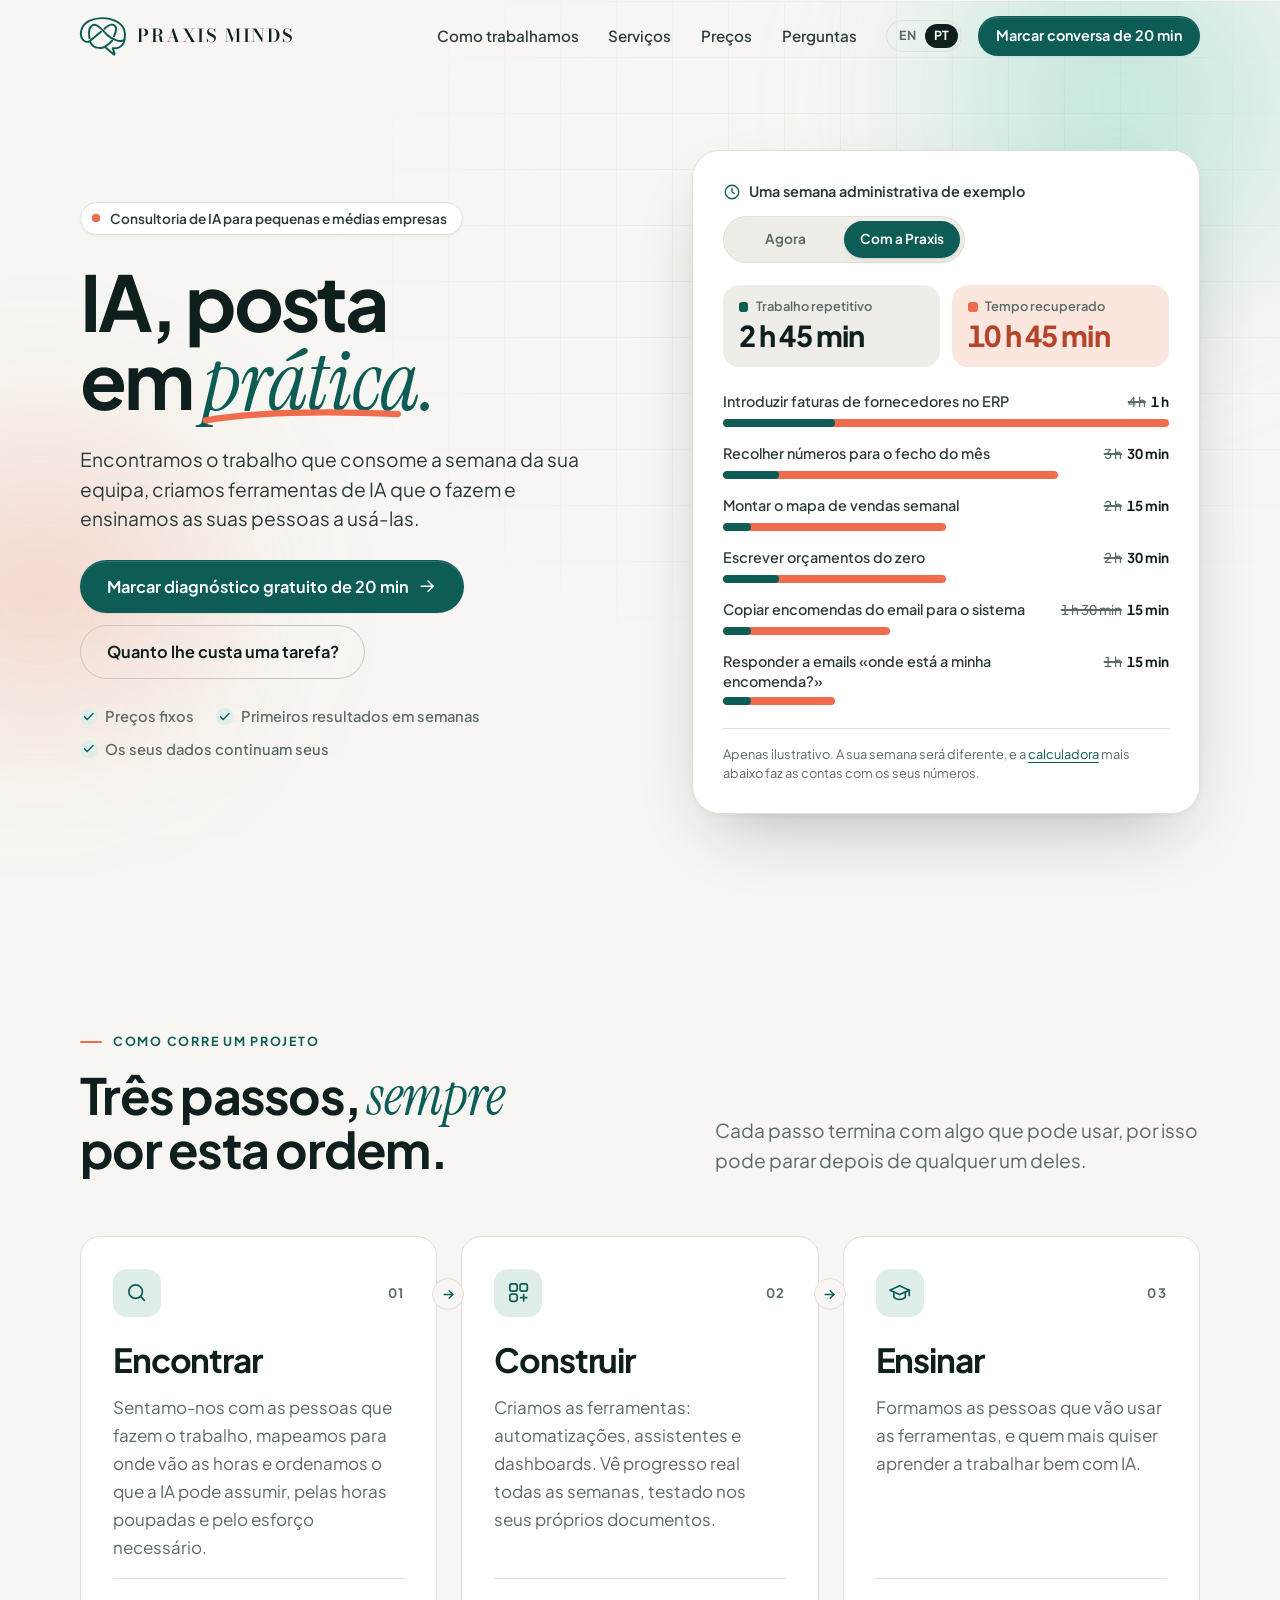
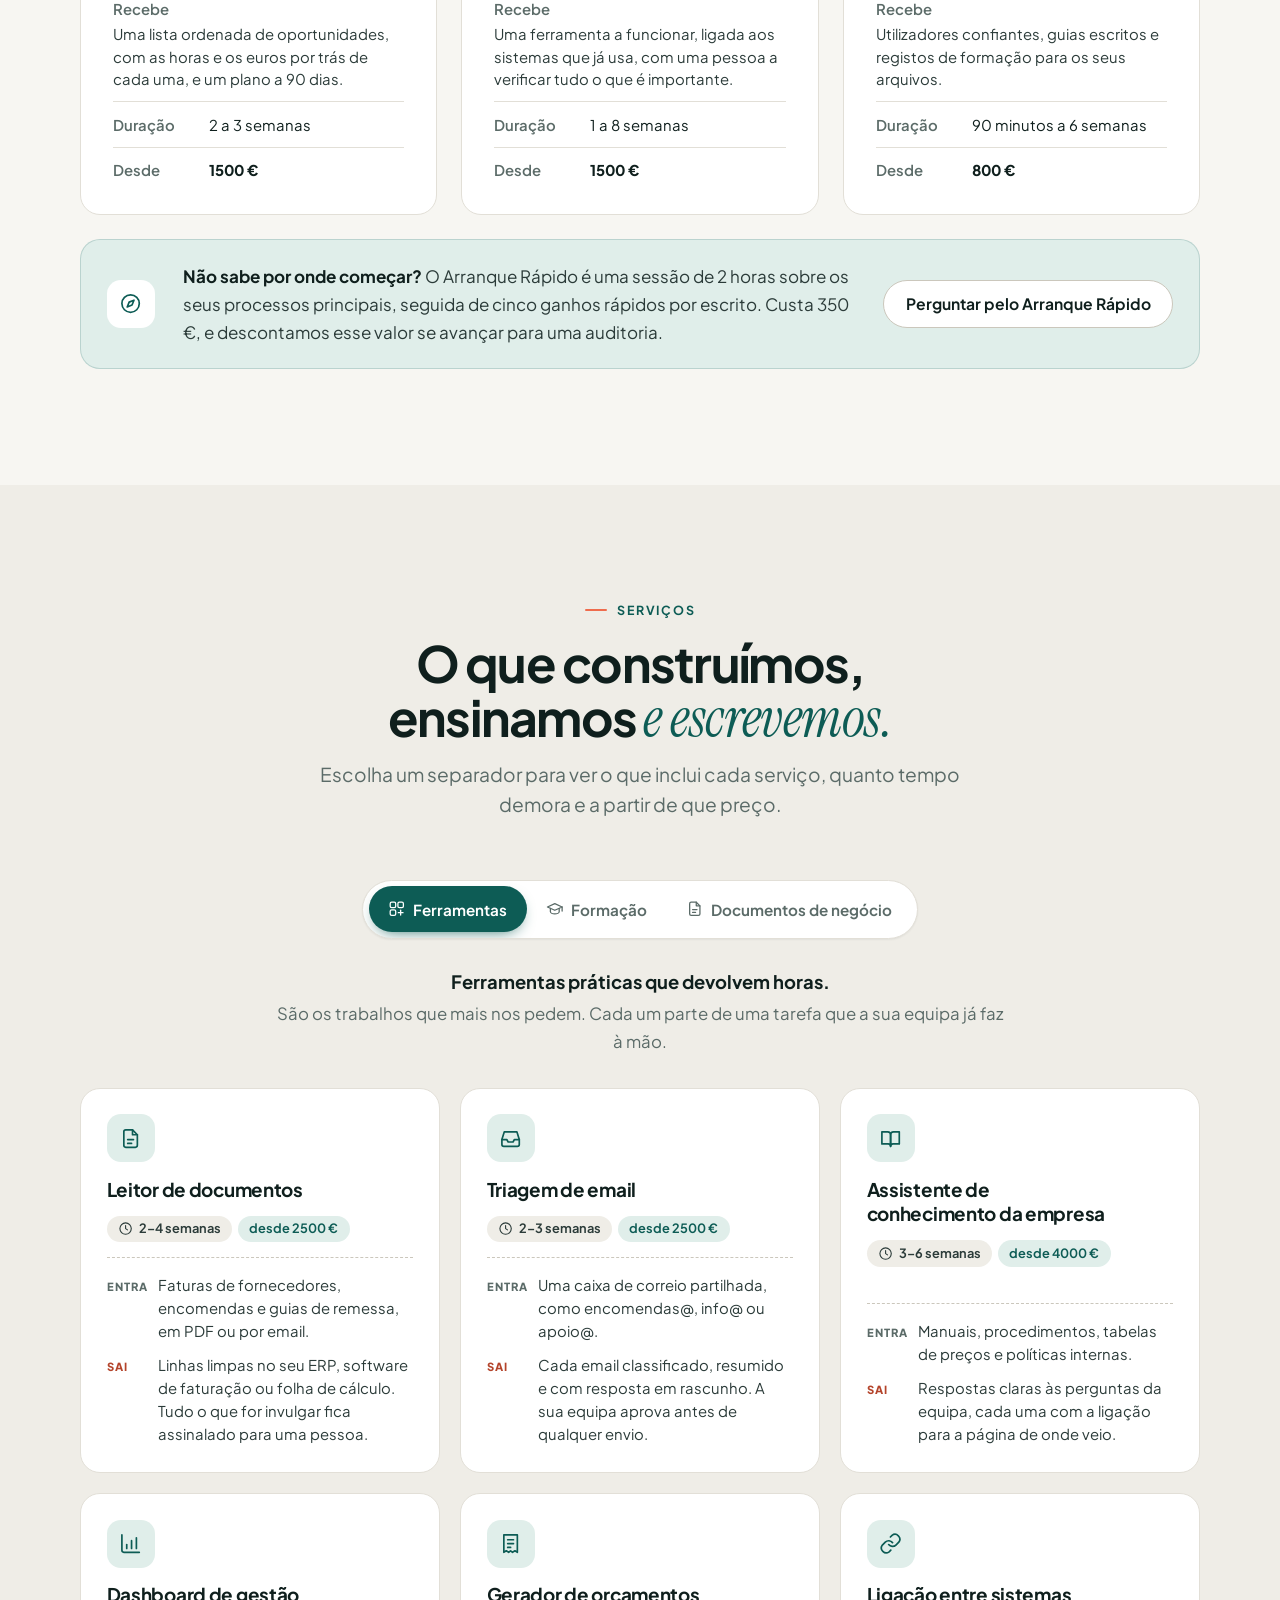
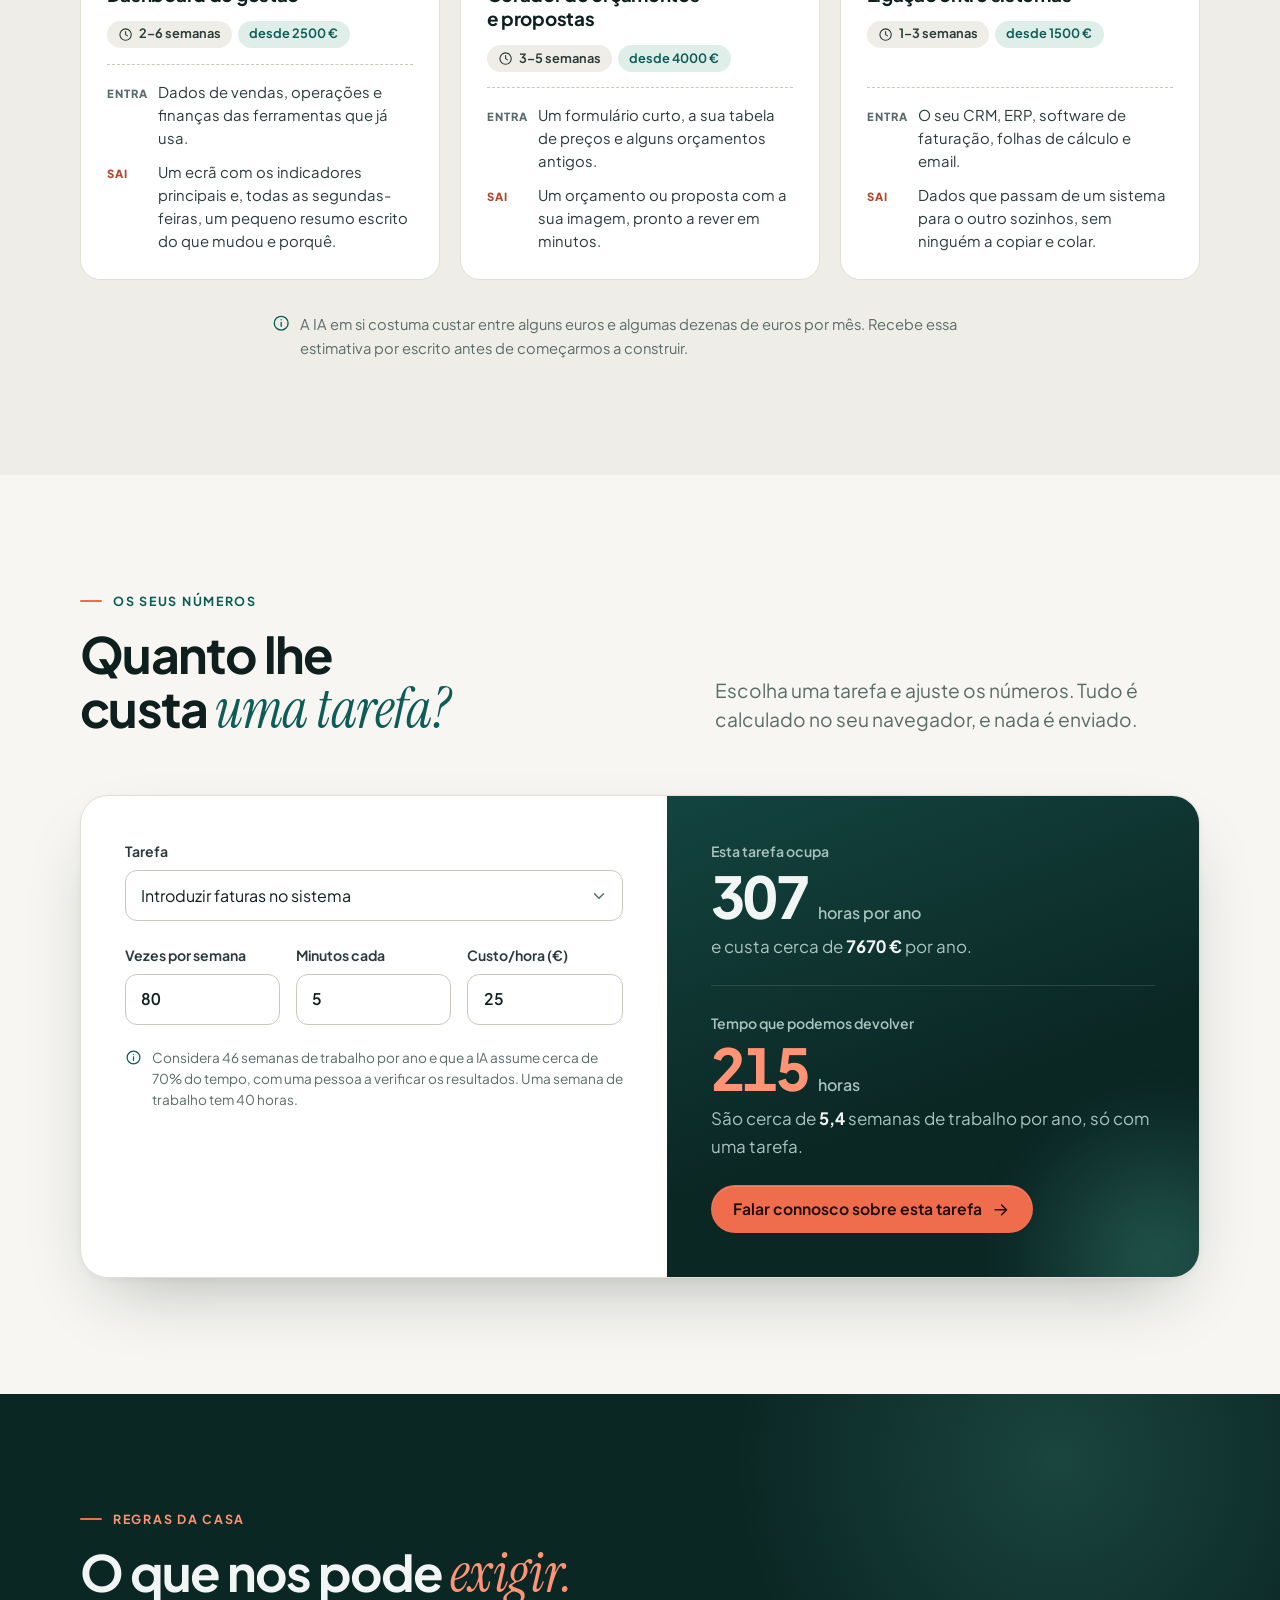
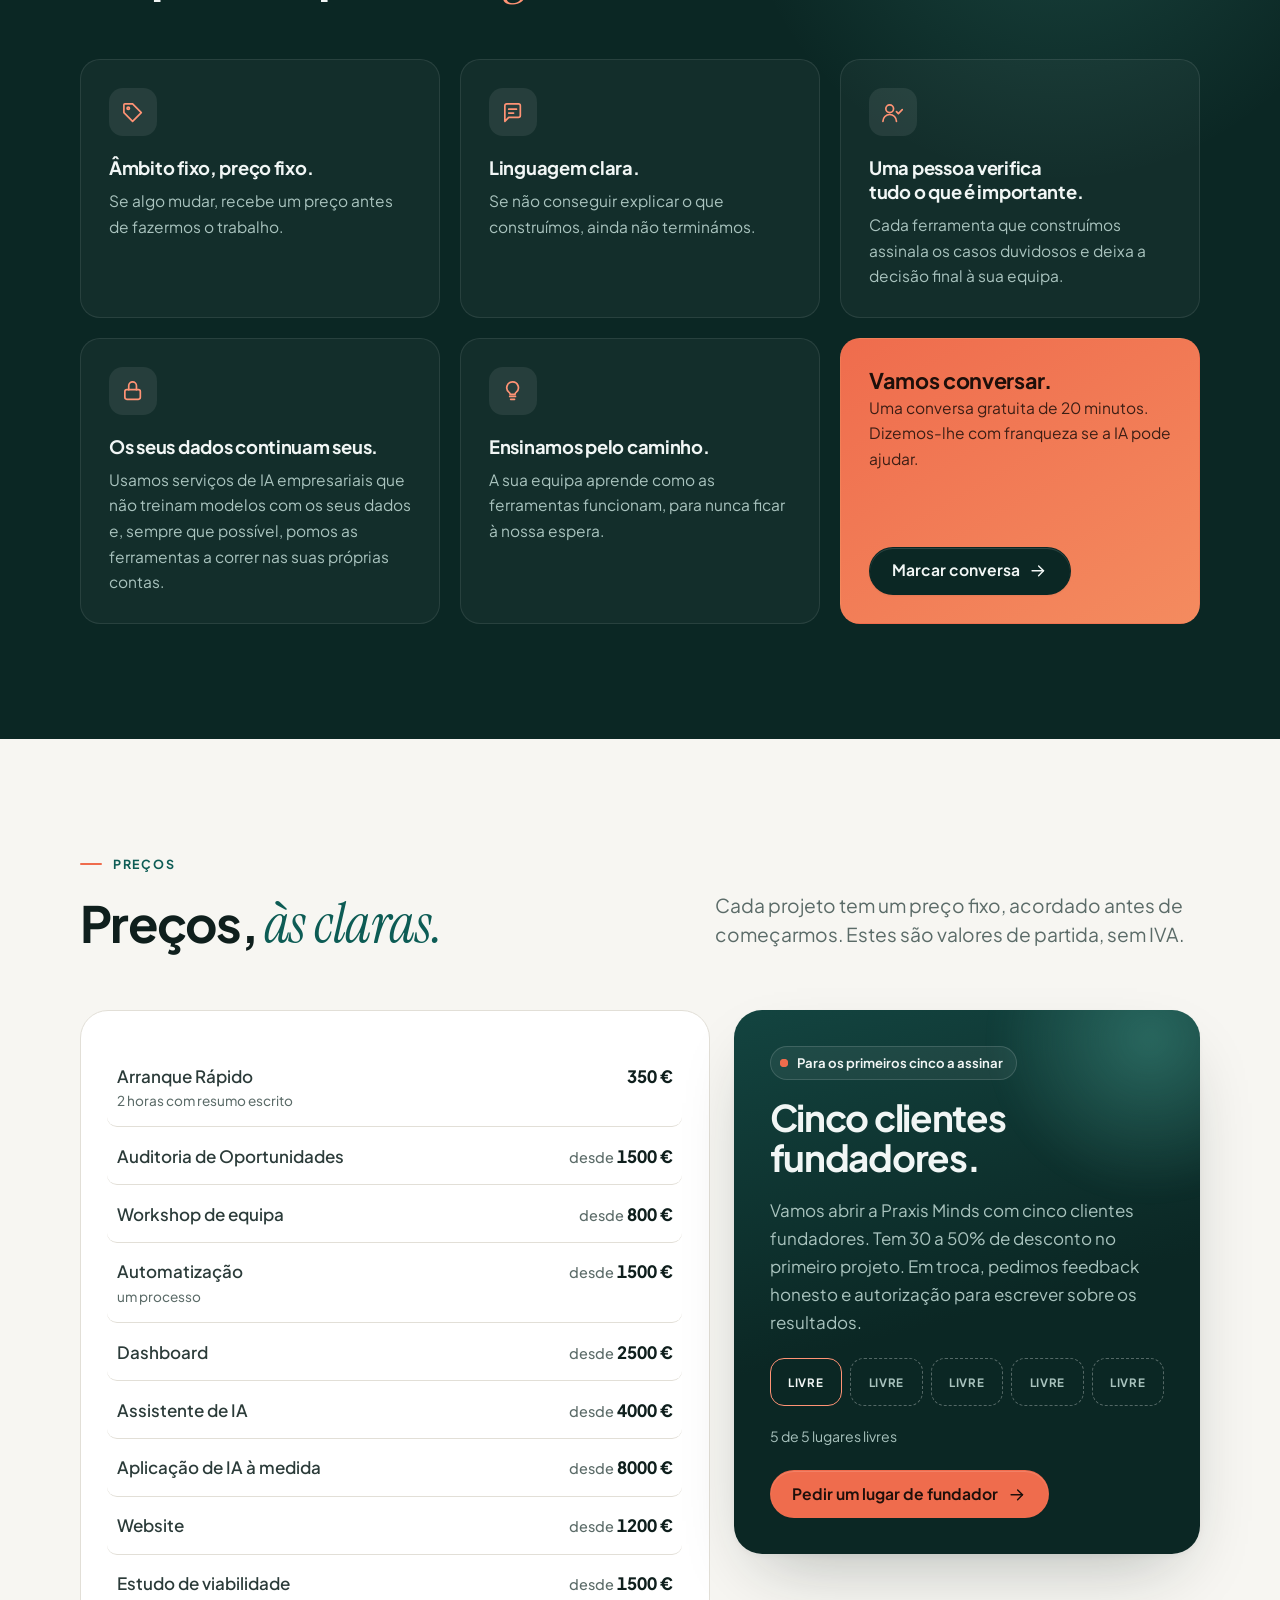
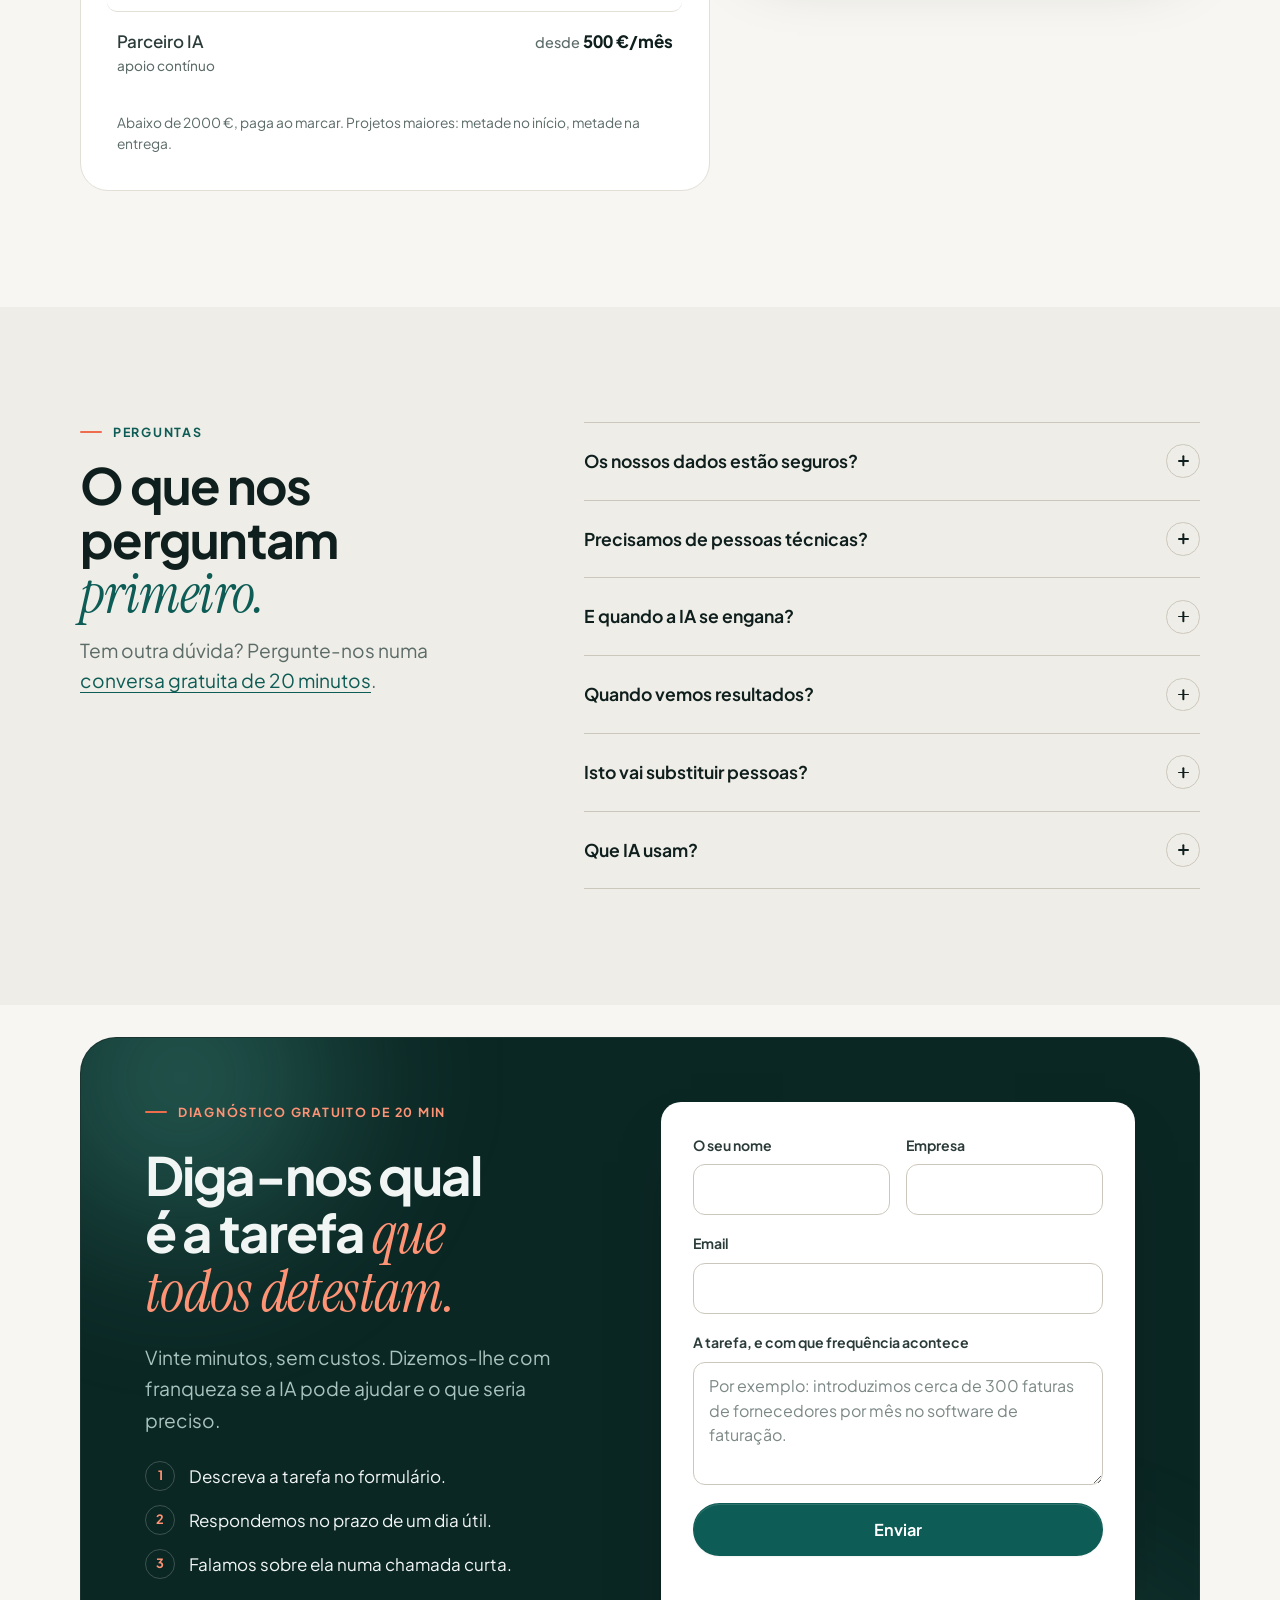
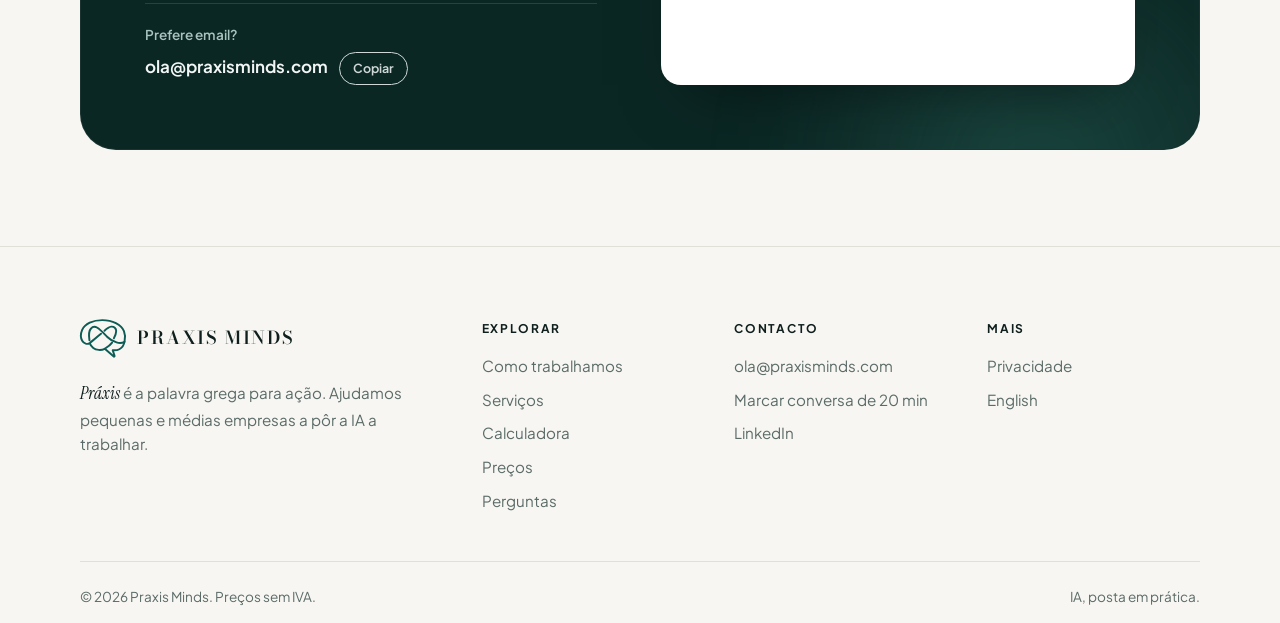
==== commit 5ca9484f: "Use the brain and speech-bubble logo the client chose - Redraw the client's logo as clean single-lin" ====
--- a/website/pt/index.html
+++ b/website/pt/index.html
@@ -22,6 +22,7 @@
 <link rel="preconnect" href="https://fonts.googleapis.com">
 <link rel="preconnect" href="https://fonts.gstatic.com" crossorigin>
 <link rel="stylesheet" href="https://fonts.googleapis.com/css2?family=Instrument+Serif:ital@1&family=Plus+Jakarta+Sans:wght@400..800&display=swap">
+<link rel="stylesheet" href="https://fonts.googleapis.com/css2?family=Bodoni+Moda:opsz,wght@6..96,600&text=PRAXIS%20MND&display=swap">
 <link rel="stylesheet" href="../assets/styles.css">
 <script type="application/ld+json">
 {
@@ -74,8 +75,8 @@
 <header class="site-head" id="site-head">
   <div class="wrap head-in">
     <a class="brand" href="#top" aria-label="Praxis Minds, voltar ao início">
-      <svg class="logo" viewBox="0 0 40 40" aria-hidden="true"><rect class="logo-stem" x="8" y="7" width="8" height="26" rx="4"/><path class="logo-bowl" d="M19 7h3a9 9 0 0 1 0 18h-3z"/></svg>
-      <span class="brand-name">Praxis<span> Minds</span></span>
+      <svg class="logo" viewBox="5.5 8.5 90 76" aria-hidden="true"><g fill="none" stroke-width="3.8" stroke-linecap="round" stroke-linejoin="round"><path pathLength="1" d="M46.6 37.1C39 43.5 31 50.5 24.5 55.5C20 58.5 13 57 9.8 51C6.8 45.5 6.6 37 9.5 30C15 17.5 31 10.5 49 10.5C69 10.5 86 19 91.5 32C94 38.5 94 47 92.7 52C91.5 59 88 64.5 82.5 67.5C79 69.4 74.5 69.8 69.5 69.5L73 80C73.6 81.7 72.3 82.6 71 81.4L54 66.6C47 70 37 69.5 31.5 65C27.5 61.8 25.5 58.5 24.5 55.5"/><path pathLength="1" d="M24 50C22.6 41 23.2 31 27 27C30 23.5 35 23 39.5 25.5C46 29.5 53 37.5 59 43.5C64 48.5 70 52 77 54C83 55.8 88.5 55.2 92.6 53"/><path pathLength="1" d="M53.4 31.3C57 28 61.5 24 66.5 23.3C72 22.6 76.5 26.5 76.3 32C76.1 37.5 74.3 42 71.8 46"/><path pathLength="1" d="M68.3 54.5C65.5 58.5 60.5 62.5 54 66.6"/></g></svg>
+      <span class="brand-name">Praxis Minds</span>
     </a>
     <nav class="site-nav" id="site-nav" aria-label="Principal">
       <a href="#method">Como trabalhamos</a>
@@ -570,8 +571,8 @@
     <div class="foot-grid">
       <div class="foot-brand">
         <a class="brand" href="#top" aria-label="Praxis Minds, voltar ao início">
-          <svg class="logo" viewBox="0 0 40 40" aria-hidden="true"><rect class="logo-stem" x="8" y="7" width="8" height="26" rx="4"/><path class="logo-bowl" d="M19 7h3a9 9 0 0 1 0 18h-3z"/></svg>
-          <span class="brand-name">Praxis<span> Minds</span></span>
+          <svg class="logo" viewBox="5.5 8.5 90 76" aria-hidden="true"><g fill="none" stroke-width="3.8" stroke-linecap="round" stroke-linejoin="round"><path pathLength="1" d="M46.6 37.1C39 43.5 31 50.5 24.5 55.5C20 58.5 13 57 9.8 51C6.8 45.5 6.6 37 9.5 30C15 17.5 31 10.5 49 10.5C69 10.5 86 19 91.5 32C94 38.5 94 47 92.7 52C91.5 59 88 64.5 82.5 67.5C79 69.4 74.5 69.8 69.5 69.5L73 80C73.6 81.7 72.3 82.6 71 81.4L54 66.6C47 70 37 69.5 31.5 65C27.5 61.8 25.5 58.5 24.5 55.5"/><path pathLength="1" d="M24 50C22.6 41 23.2 31 27 27C30 23.5 35 23 39.5 25.5C46 29.5 53 37.5 59 43.5C64 48.5 70 52 77 54C83 55.8 88.5 55.2 92.6 53"/><path pathLength="1" d="M53.4 31.3C57 28 61.5 24 66.5 23.3C72 22.6 76.5 26.5 76.3 32C76.1 37.5 74.3 42 71.8 46"/><path pathLength="1" d="M68.3 54.5C65.5 58.5 60.5 62.5 54 66.6"/></g></svg>
+          <span class="brand-name">Praxis Minds</span>
         </a>
         <p><em>Práxis</em> é a palavra grega para ação. Ajudamos pequenas e médias empresas a pôr a IA a trabalhar.</p>
       </div>
--- a/website/assets/styles.css
+++ b/website/assets/styles.css
@@ -13,12 +13,12 @@
   --muted: #5B6B68;       /* captions, labels */
   --line: #E2DFD7;
   --line-strong: #CBC7BC;
-  --brand: #0D5C55;       /* deep teal: buttons, links, the logo stem */
+  --brand: #0D5C55;       /* deep teal: buttons, links, the logo */
   --brand-hover: #094A44;
   --on-brand: #FFFFFF;
   --brand-ink: #0D5C55;   /* teal used as text */
   --brand-soft: #E0EEEA;
-  --accent: #EF6C4D;      /* coral: time back, highlights, the logo bowl */
+  --accent: #EF6C4D;      /* coral: time back, highlights */
   --on-accent: #1E0F0A;
   --accent-ink: #B4442B;  /* coral used as text on light surfaces */
   --accent-soft: #FCE7DF;
@@ -39,6 +39,7 @@
 
   --font-sans: "Plus Jakarta Sans", system-ui, -apple-system, "Segoe UI", Roboto, Arial, sans-serif;
   --font-serif: "Instrument Serif", "Iowan Old Style", Georgia, serif;
+  --font-logo: "Bodoni Moda", "Didot", "Bodoni 72", Georgia, serif; /* the name in the logo only */
 
   --t-hero: clamp(2.7rem, 6vw, 5.1rem);
   --t-h2: clamp(2rem, 3.9vw, 3.2rem);
@@ -233,25 +234,35 @@
 .link-arrow::after { content: "→"; transition: transform .25s var(--ease); }
 .link-arrow:hover::after { transform: translateX(3px); }
 
-/* ---------- Logo ---------- */
+/* ---------- Logo ----------
+   A monoline brain that is also a speech bubble, with an infinity knot inside.
+   The name is set in Bodoni Moda capitals (loaded only for these letters). */
 .brand {
   display: inline-flex;
   align-items: center;
-  gap: .6rem;
+  gap: .7rem;
   color: var(--ink);
   text-decoration: none;
-  font-size: 1.18rem;
-  font-weight: 750;
-  letter-spacing: -.03em;
   white-space: nowrap;
 }
-.brand-name span { font-weight: 450; color: var(--muted); }
-.logo { width: 34px; height: 34px; flex: none; overflow: visible; }
-.logo-stem { fill: var(--brand); }
-.logo-bowl { fill: var(--accent); transform-box: fill-box; transform-origin: left center; transition: transform .45s var(--ease); }
-.brand:hover .logo-bowl { transform: translateX(2px) rotate(-8deg); }
-.site-head .logo-bowl { animation: bowl-in .9s var(--ease) .15s both; }
-@keyframes bowl-in { from { opacity: 0; transform: translateX(-7px) scale(.6); } }
+.brand-name {
+  font-family: var(--font-logo);
+  font-optical-sizing: auto;
+  font-size: 1.12rem;
+  font-weight: 600;
+  letter-spacing: .1em;
+  line-height: 1;
+  text-transform: uppercase;
+}
+.logo { width: 46px; height: 39px; flex: none; overflow: visible; }
+.logo path { stroke: var(--brand); transition: stroke .35s ease; }
+.brand:hover .logo path:nth-child(2) { stroke: var(--accent); } /* the knot's long sweep warms to coral */
+/* the header logo draws itself once on load: outline, then the knot */
+.site-head .logo path { stroke-dasharray: 1; animation: logo-draw 1.5s var(--ease-io) both; }
+.site-head .logo path:nth-child(2) { animation-delay: .35s; }
+.site-head .logo path:nth-child(3) { animation-delay: .55s; animation-duration: .9s; }
+.site-head .logo path:nth-child(4) { animation-delay: .75s; animation-duration: .6s; }
+@keyframes logo-draw { from { stroke-dashoffset: 1; } to { stroke-dashoffset: 0; } }
 
 /* ---------- Header ---------- */
 .site-head {
@@ -1145,8 +1156,9 @@
 @media (max-width: 640px) {
   body { font-size: 1rem; }
   .head-cta { display: none; }
-  .brand { font-size: 1.08rem; }
-  .logo { width: 30px; height: 30px; }
+  .brand { gap: .55rem; }
+  .brand-name { font-size: 1rem; letter-spacing: .08em; }
+  .logo { width: 40px; height: 34px; }
   .cta-row .btn { width: 100%; }
   .cards, .promises { grid-template-columns: minmax(0, 1fr); }
   .callout { flex-direction: column; align-items: flex-start; }
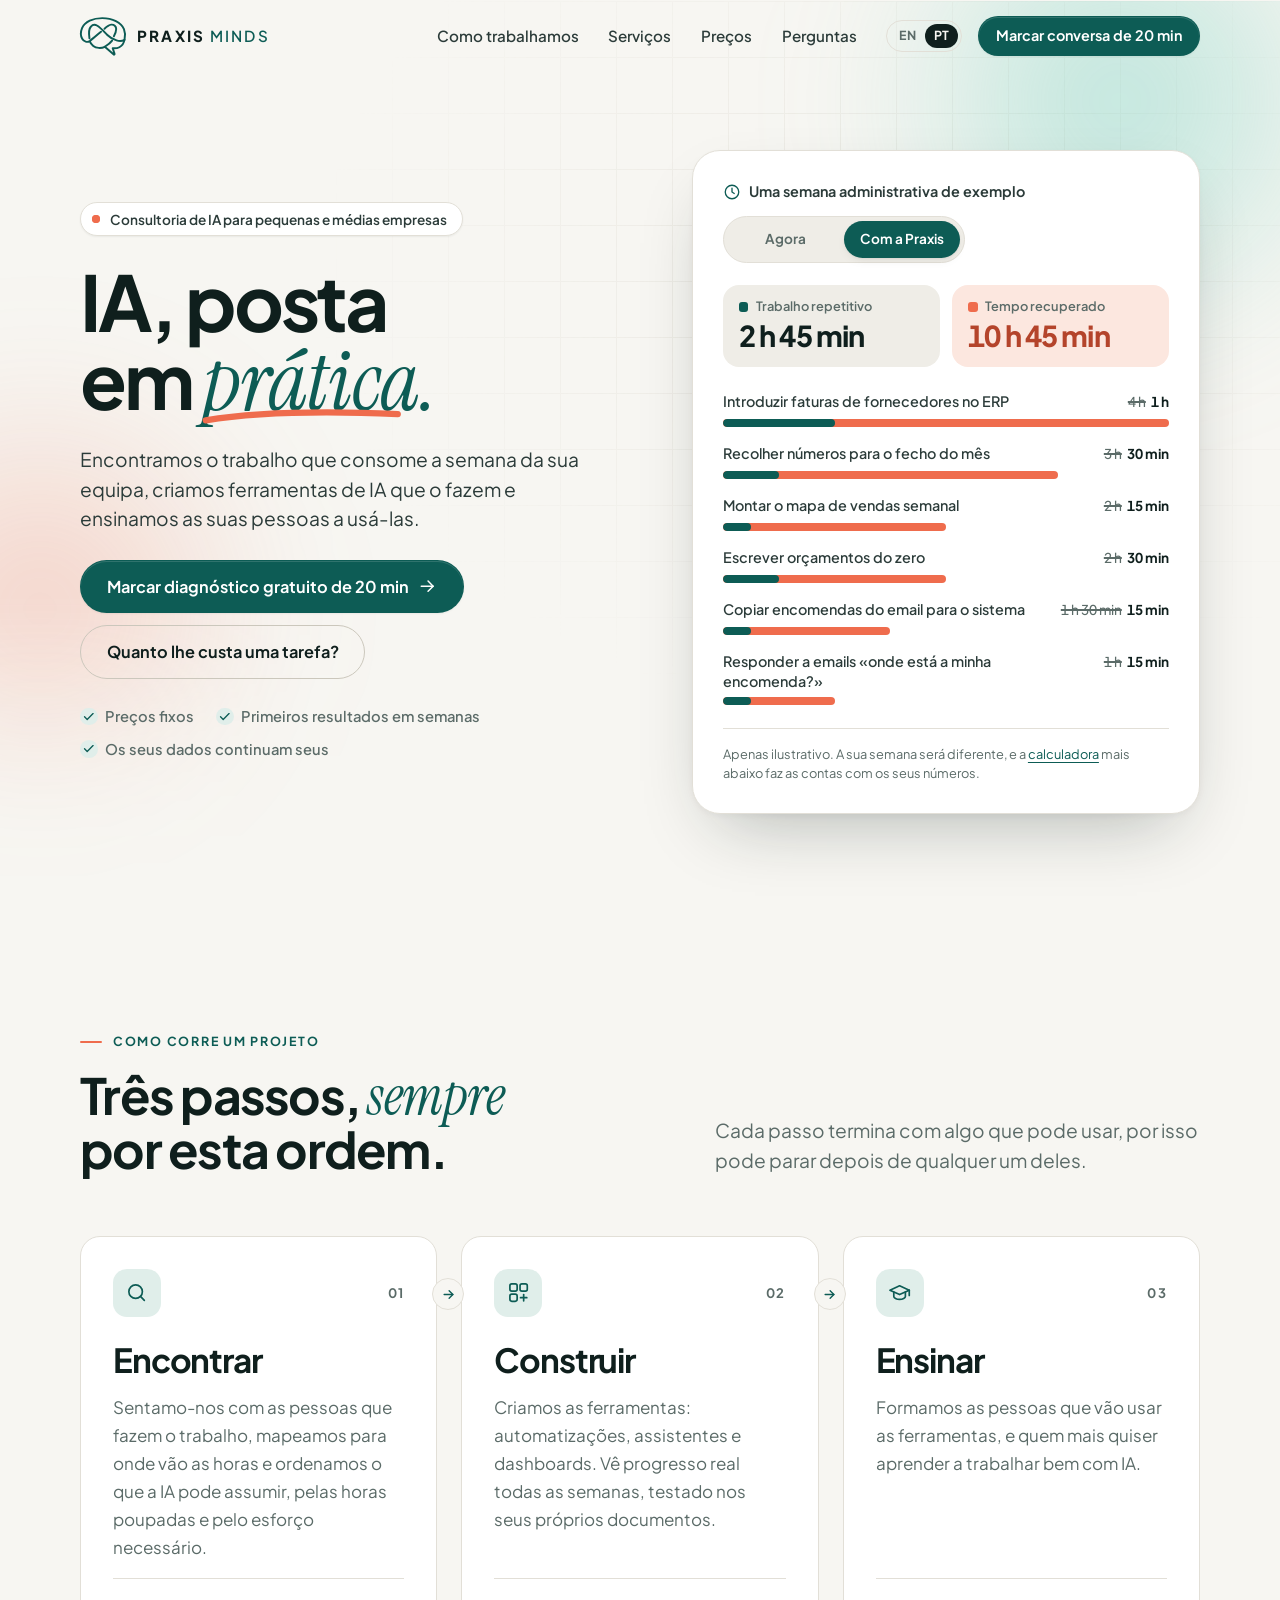
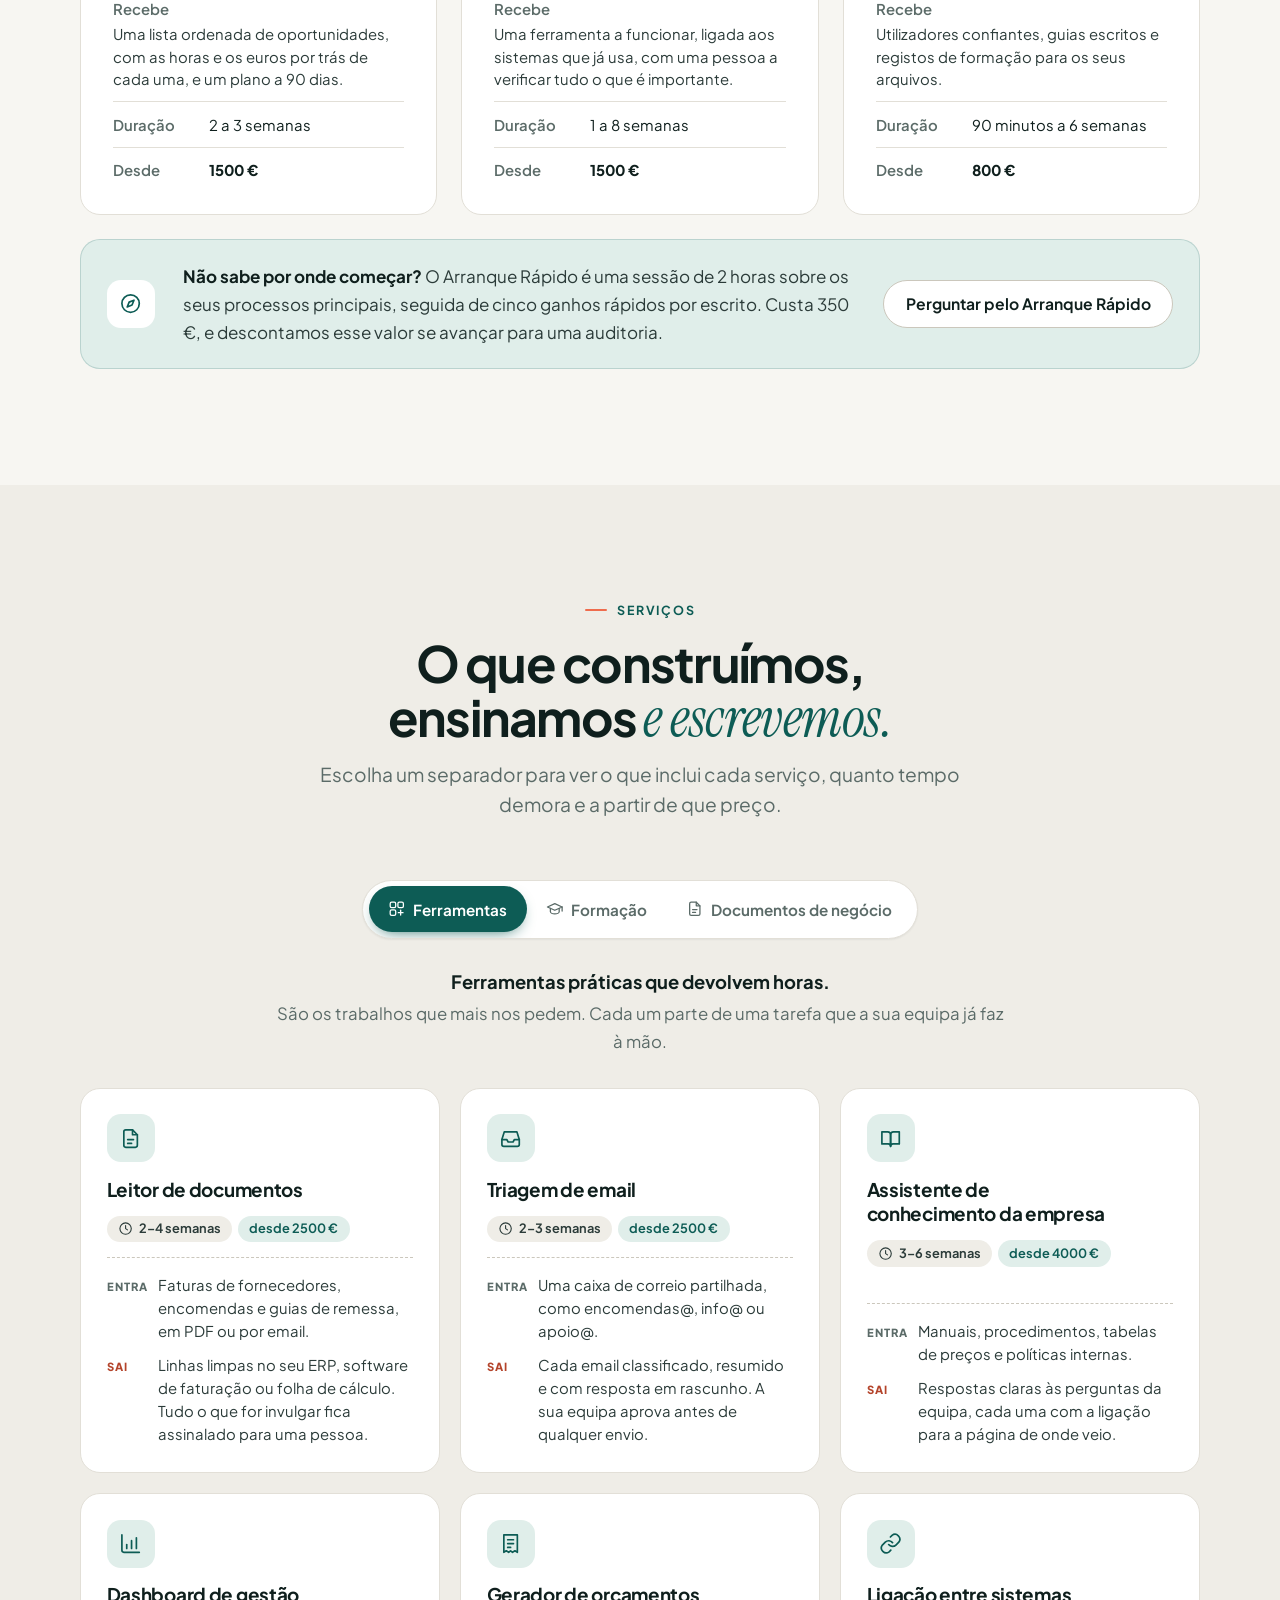
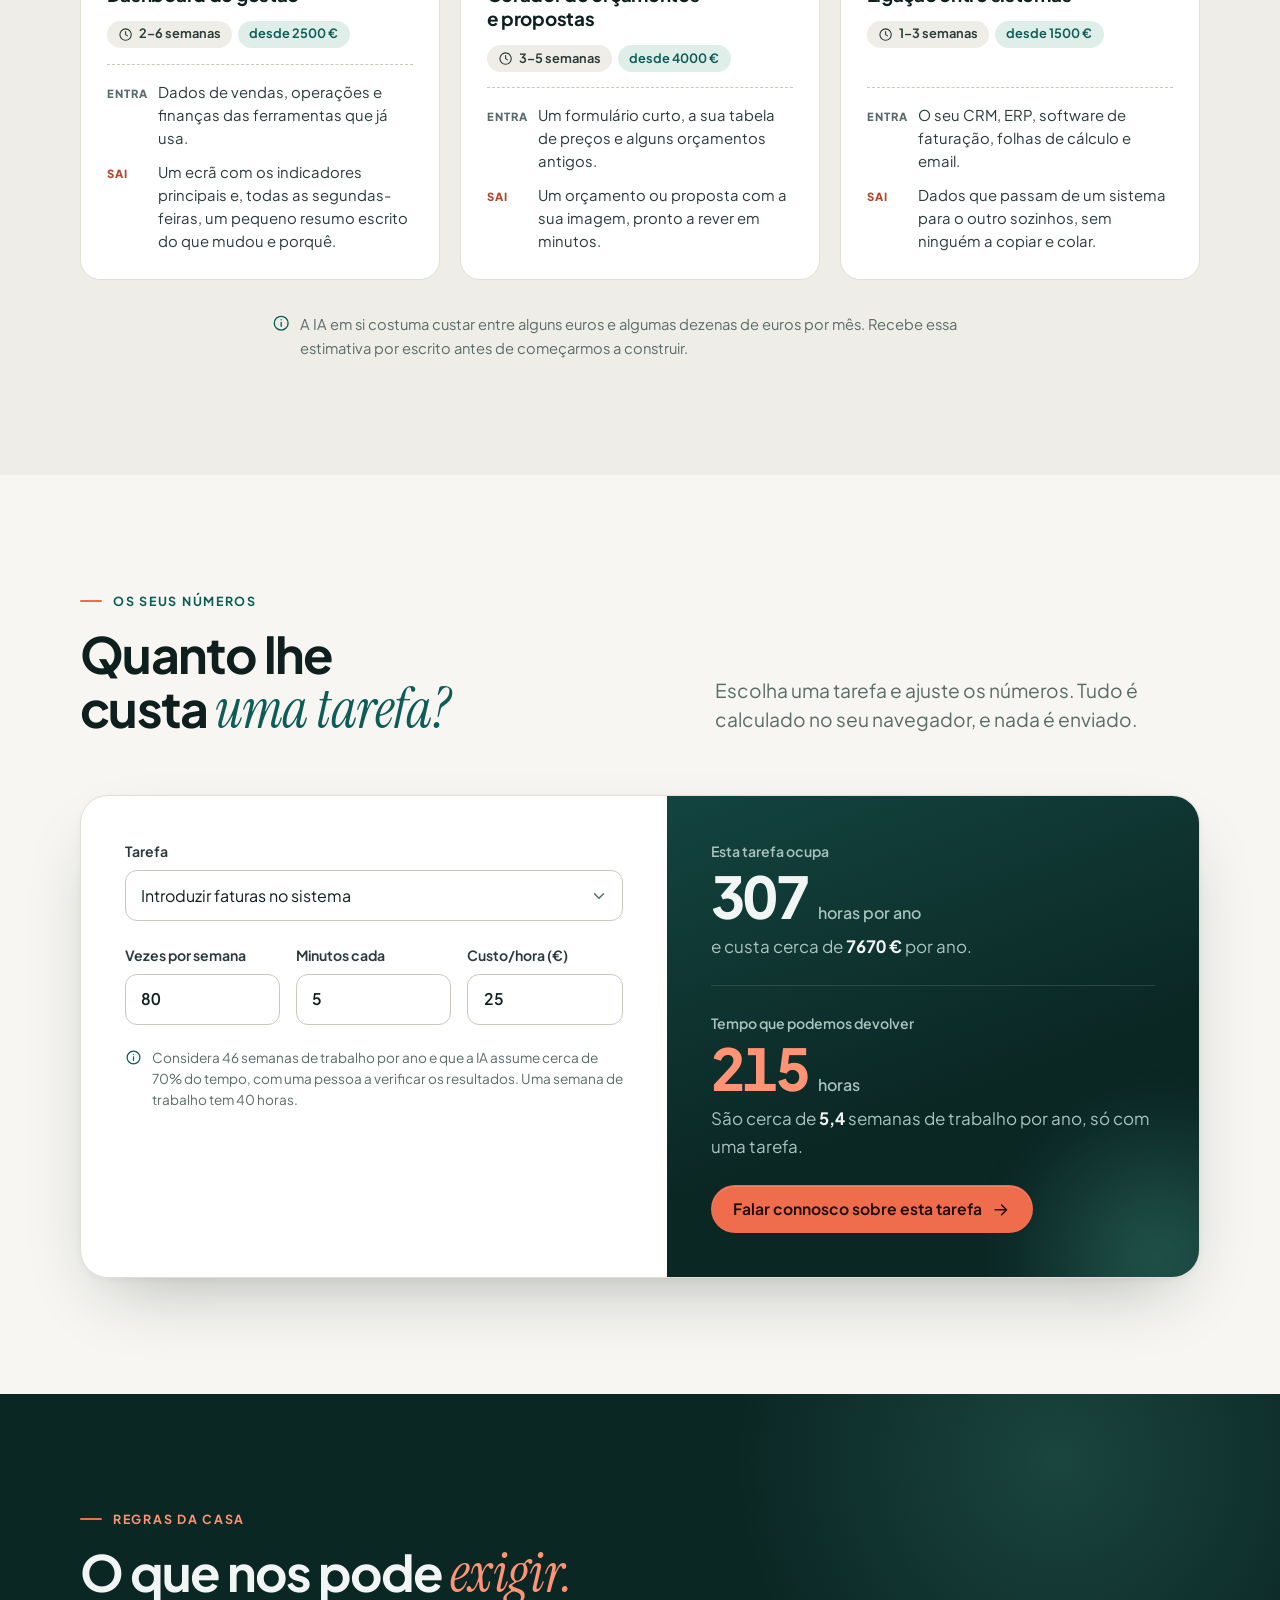
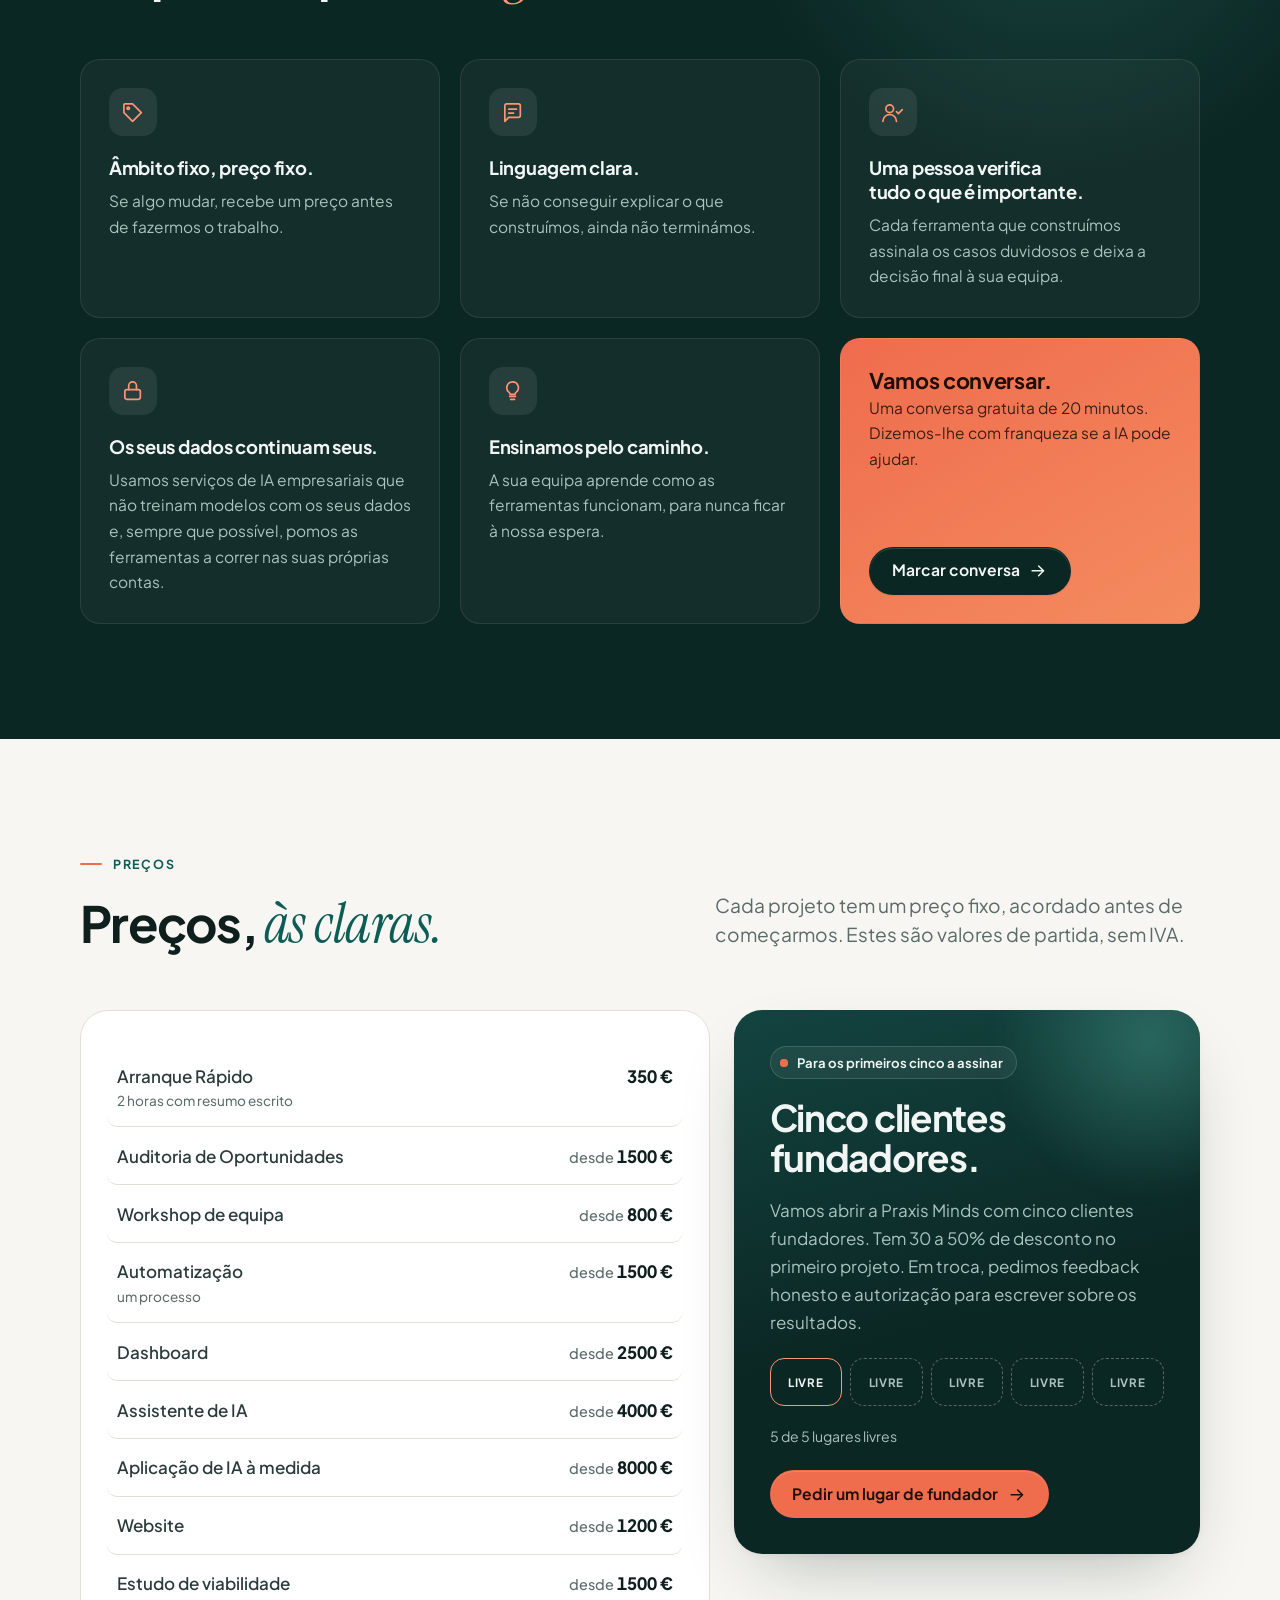
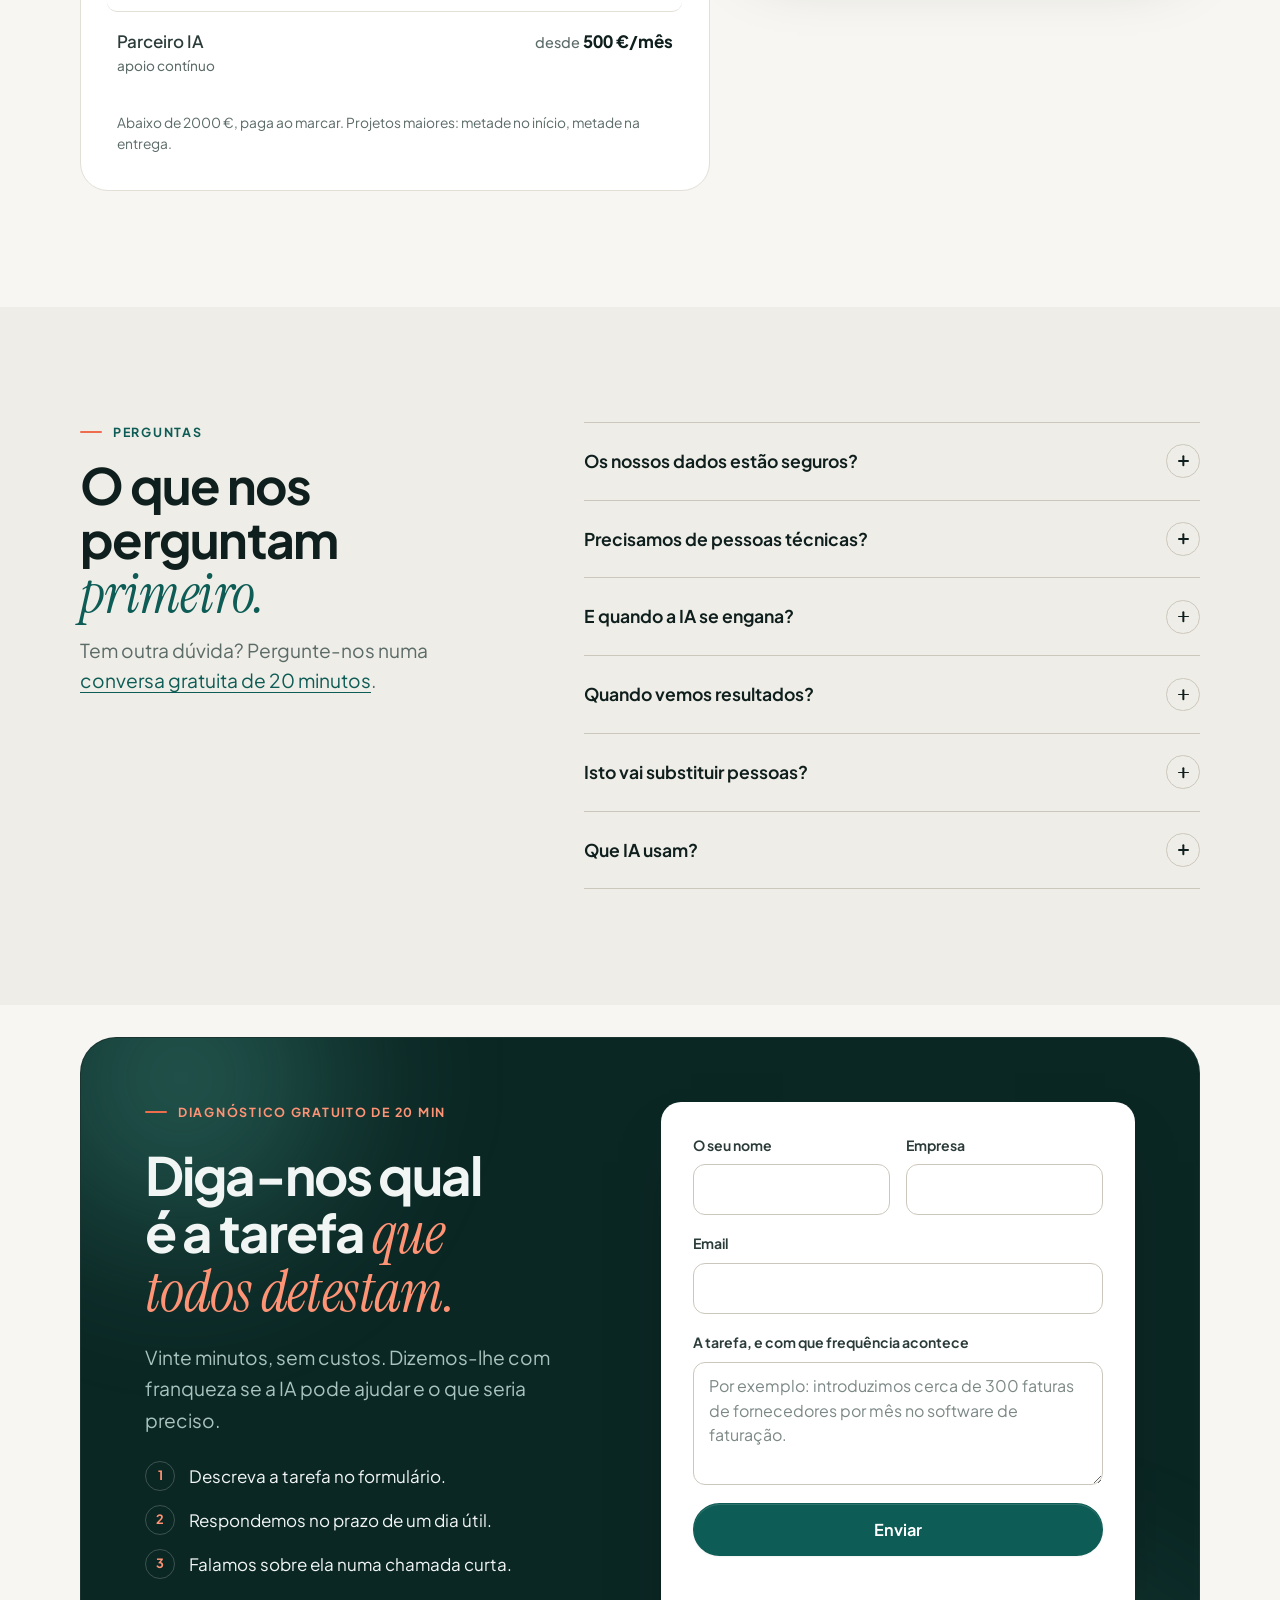
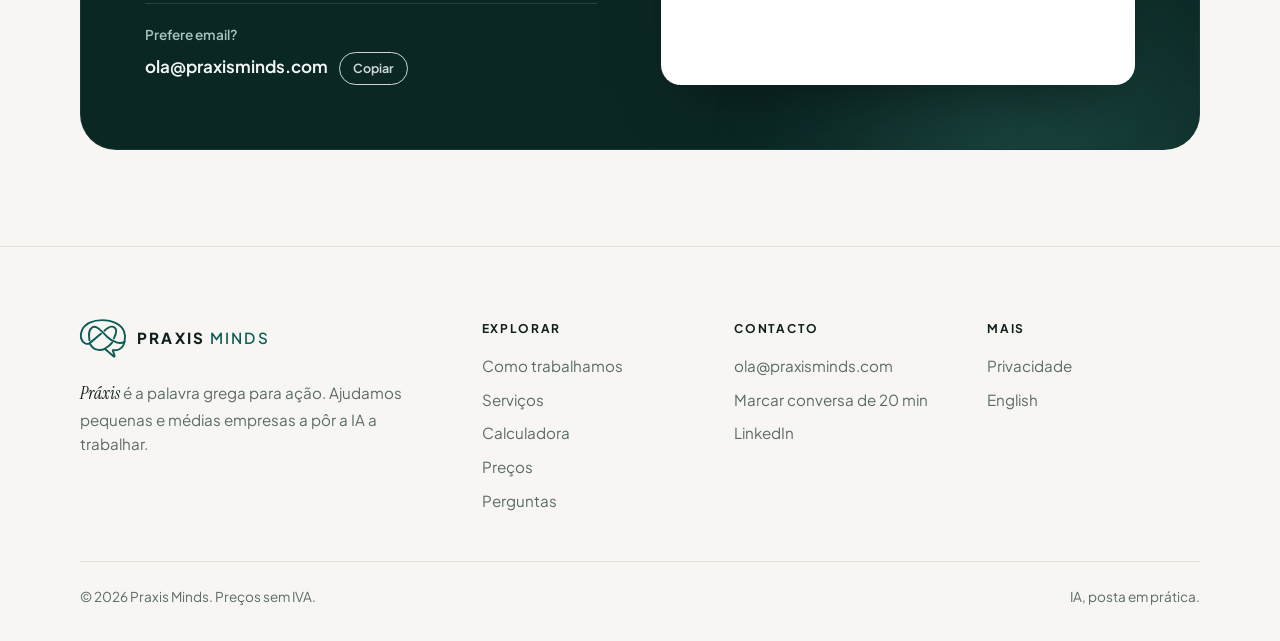
==== commit 15638b48: "Set the logo name in tracked capitals (PRAXIS ink, MINDS teal) Uses the lettering from logo option C" ====
--- a/website/pt/index.html
+++ b/website/pt/index.html
@@ -22,7 +22,6 @@
 <link rel="preconnect" href="https://fonts.googleapis.com">
 <link rel="preconnect" href="https://fonts.gstatic.com" crossorigin>
 <link rel="stylesheet" href="https://fonts.googleapis.com/css2?family=Instrument+Serif:ital@1&family=Plus+Jakarta+Sans:wght@400..800&display=swap">
-<link rel="stylesheet" href="https://fonts.googleapis.com/css2?family=Bodoni+Moda:opsz,wght@6..96,600&text=PRAXIS%20MND&display=swap">
 <link rel="stylesheet" href="../assets/styles.css">
 <script type="application/ld+json">
 {
@@ -76,7 +75,7 @@
   <div class="wrap head-in">
     <a class="brand" href="#top" aria-label="Praxis Minds, voltar ao início">
       <svg class="logo" viewBox="5.5 8.5 90 76" aria-hidden="true"><g fill="none" stroke-width="3.8" stroke-linecap="round" stroke-linejoin="round"><path pathLength="1" d="M46.6 37.1C39 43.5 31 50.5 24.5 55.5C20 58.5 13 57 9.8 51C6.8 45.5 6.6 37 9.5 30C15 17.5 31 10.5 49 10.5C69 10.5 86 19 91.5 32C94 38.5 94 47 92.7 52C91.5 59 88 64.5 82.5 67.5C79 69.4 74.5 69.8 69.5 69.5L73 80C73.6 81.7 72.3 82.6 71 81.4L54 66.6C47 70 37 69.5 31.5 65C27.5 61.8 25.5 58.5 24.5 55.5"/><path pathLength="1" d="M24 50C22.6 41 23.2 31 27 27C30 23.5 35 23 39.5 25.5C46 29.5 53 37.5 59 43.5C64 48.5 70 52 77 54C83 55.8 88.5 55.2 92.6 53"/><path pathLength="1" d="M53.4 31.3C57 28 61.5 24 66.5 23.3C72 22.6 76.5 26.5 76.3 32C76.1 37.5 74.3 42 71.8 46"/><path pathLength="1" d="M68.3 54.5C65.5 58.5 60.5 62.5 54 66.6"/></g></svg>
-      <span class="brand-name">Praxis Minds</span>
+      <span class="brand-name">Praxis<span> Minds</span></span>
     </a>
     <nav class="site-nav" id="site-nav" aria-label="Principal">
       <a href="#method">Como trabalhamos</a>
@@ -572,7 +571,7 @@
       <div class="foot-brand">
         <a class="brand" href="#top" aria-label="Praxis Minds, voltar ao início">
           <svg class="logo" viewBox="5.5 8.5 90 76" aria-hidden="true"><g fill="none" stroke-width="3.8" stroke-linecap="round" stroke-linejoin="round"><path pathLength="1" d="M46.6 37.1C39 43.5 31 50.5 24.5 55.5C20 58.5 13 57 9.8 51C6.8 45.5 6.6 37 9.5 30C15 17.5 31 10.5 49 10.5C69 10.5 86 19 91.5 32C94 38.5 94 47 92.7 52C91.5 59 88 64.5 82.5 67.5C79 69.4 74.5 69.8 69.5 69.5L73 80C73.6 81.7 72.3 82.6 71 81.4L54 66.6C47 70 37 69.5 31.5 65C27.5 61.8 25.5 58.5 24.5 55.5"/><path pathLength="1" d="M24 50C22.6 41 23.2 31 27 27C30 23.5 35 23 39.5 25.5C46 29.5 53 37.5 59 43.5C64 48.5 70 52 77 54C83 55.8 88.5 55.2 92.6 53"/><path pathLength="1" d="M53.4 31.3C57 28 61.5 24 66.5 23.3C72 22.6 76.5 26.5 76.3 32C76.1 37.5 74.3 42 71.8 46"/><path pathLength="1" d="M68.3 54.5C65.5 58.5 60.5 62.5 54 66.6"/></g></svg>
-          <span class="brand-name">Praxis Minds</span>
+          <span class="brand-name">Praxis<span> Minds</span></span>
         </a>
         <p><em>Práxis</em> é a palavra grega para ação. Ajudamos pequenas e médias empresas a pôr a IA a trabalhar.</p>
       </div>
--- a/website/assets/styles.css
+++ b/website/assets/styles.css
@@ -39,7 +39,6 @@
 
   --font-sans: "Plus Jakarta Sans", system-ui, -apple-system, "Segoe UI", Roboto, Arial, sans-serif;
   --font-serif: "Instrument Serif", "Iowan Old Style", Georgia, serif;
-  --font-logo: "Bodoni Moda", "Didot", "Bodoni 72", Georgia, serif; /* the name in the logo only */
 
   --t-hero: clamp(2.7rem, 6vw, 5.1rem);
   --t-h2: clamp(2rem, 3.9vw, 3.2rem);
@@ -236,7 +235,7 @@
 
 /* ---------- Logo ----------
    A monoline brain that is also a speech bubble, with an infinity knot inside.
-   The name is set in Bodoni Moda capitals (loaded only for these letters). */
+   The name is set in tracked capitals: PRAXIS bold in ink, MINDS regular in teal. */
 .brand {
   display: inline-flex;
   align-items: center;
@@ -246,14 +245,13 @@
   white-space: nowrap;
 }
 .brand-name {
-  font-family: var(--font-logo);
-  font-optical-sizing: auto;
-  font-size: 1.12rem;
-  font-weight: 600;
-  letter-spacing: .1em;
+  font-size: .95rem;
+  font-weight: 750;
+  letter-spacing: .14em;
   line-height: 1;
   text-transform: uppercase;
 }
+.brand-name span { font-weight: 550; color: var(--brand-ink); }
 .logo { width: 46px; height: 39px; flex: none; overflow: visible; }
 .logo path { stroke: var(--brand); transition: stroke .35s ease; }
 .brand:hover .logo path:nth-child(2) { stroke: var(--accent); } /* the knot's long sweep warms to coral */
@@ -1157,7 +1155,7 @@
   body { font-size: 1rem; }
   .head-cta { display: none; }
   .brand { gap: .55rem; }
-  .brand-name { font-size: 1rem; letter-spacing: .08em; }
+  .brand-name { font-size: .88rem; letter-spacing: .12em; }
   .logo { width: 40px; height: 34px; }
   .cta-row .btn { width: 100%; }
   .cards, .promises { grid-template-columns: minmax(0, 1fr); }
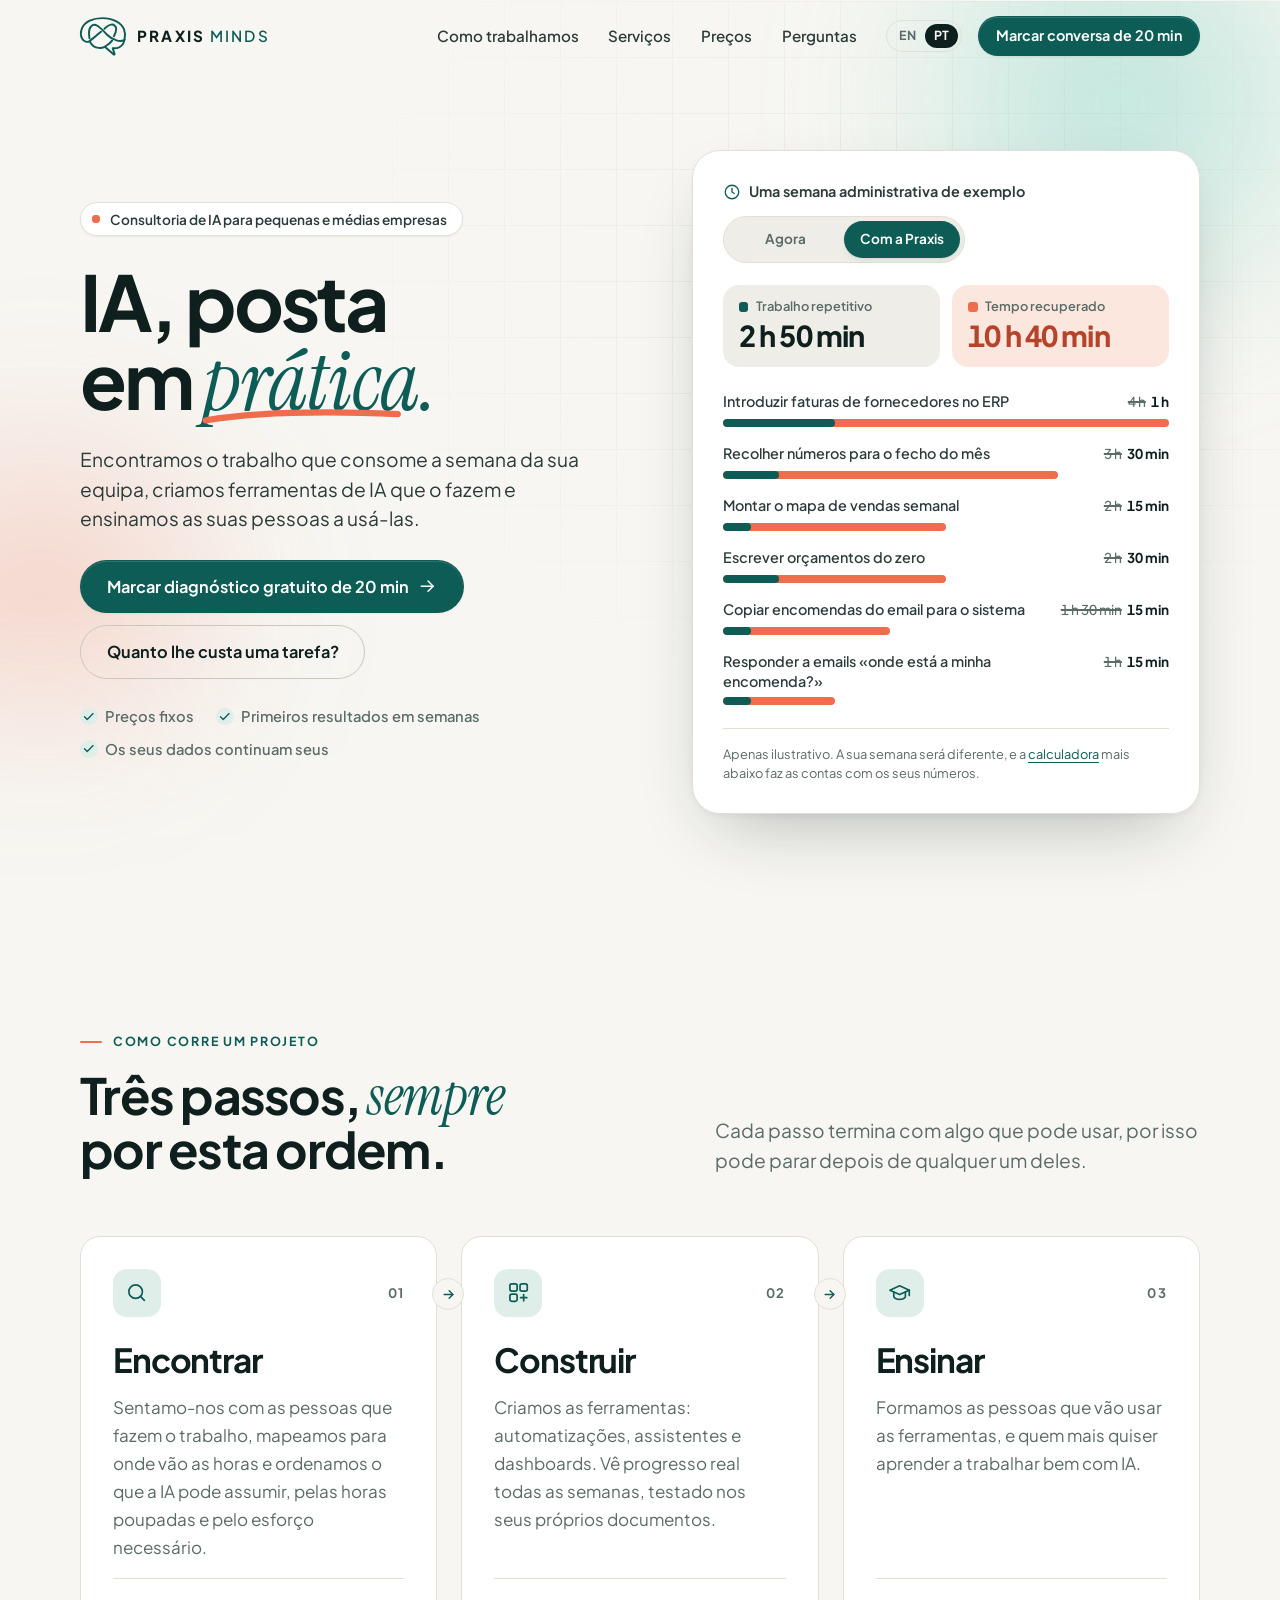
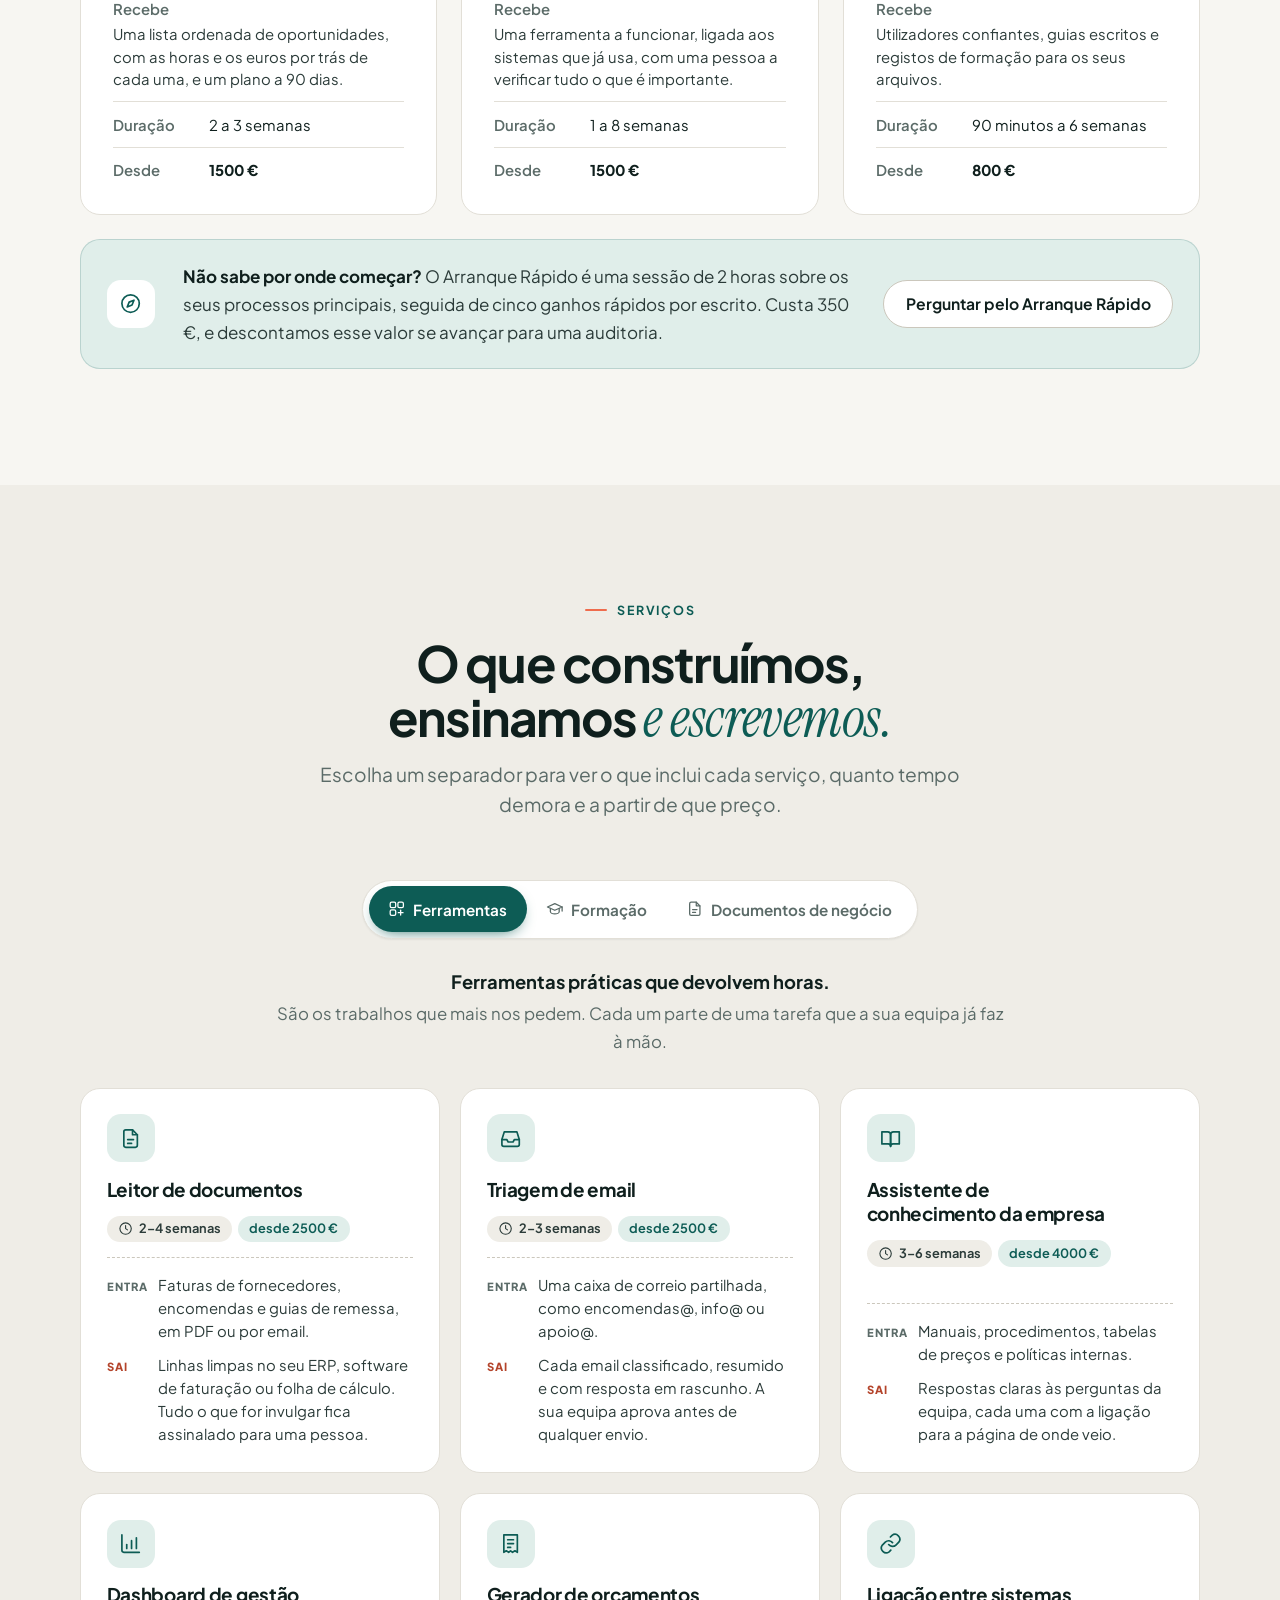
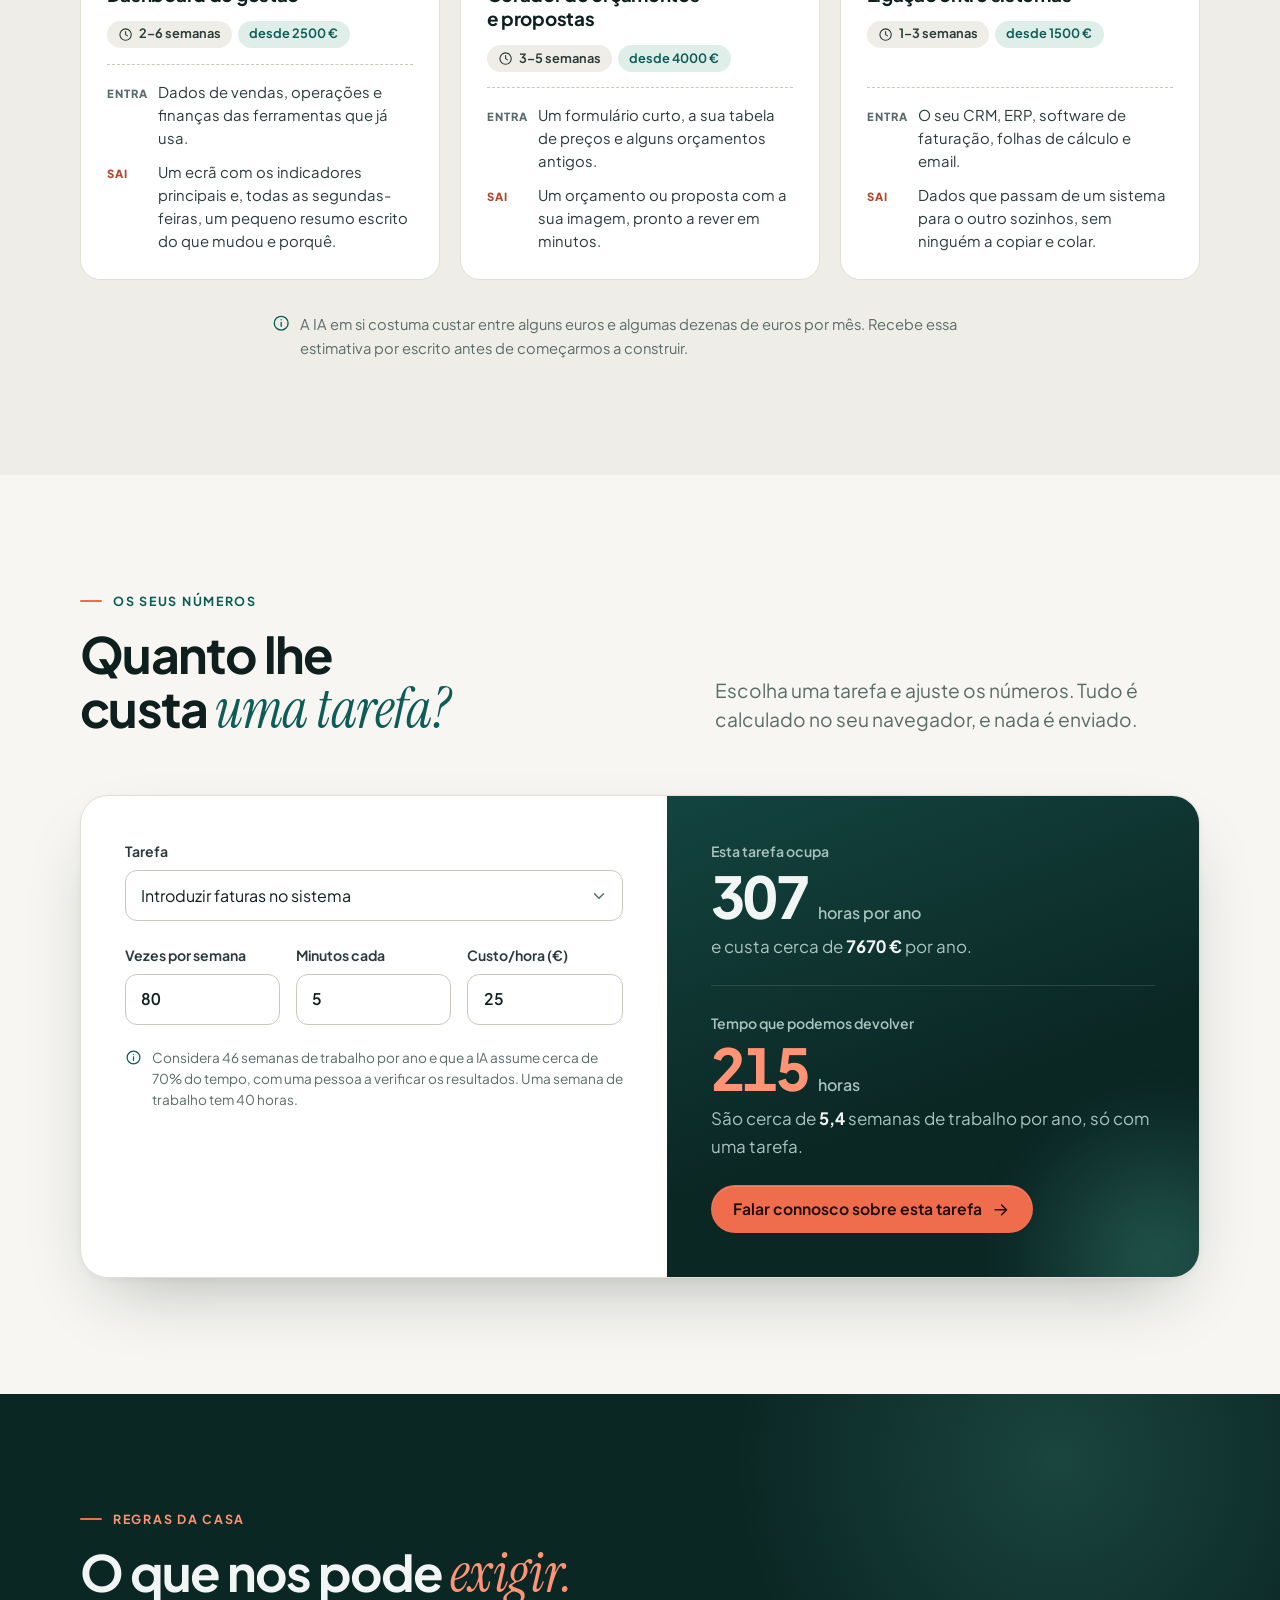
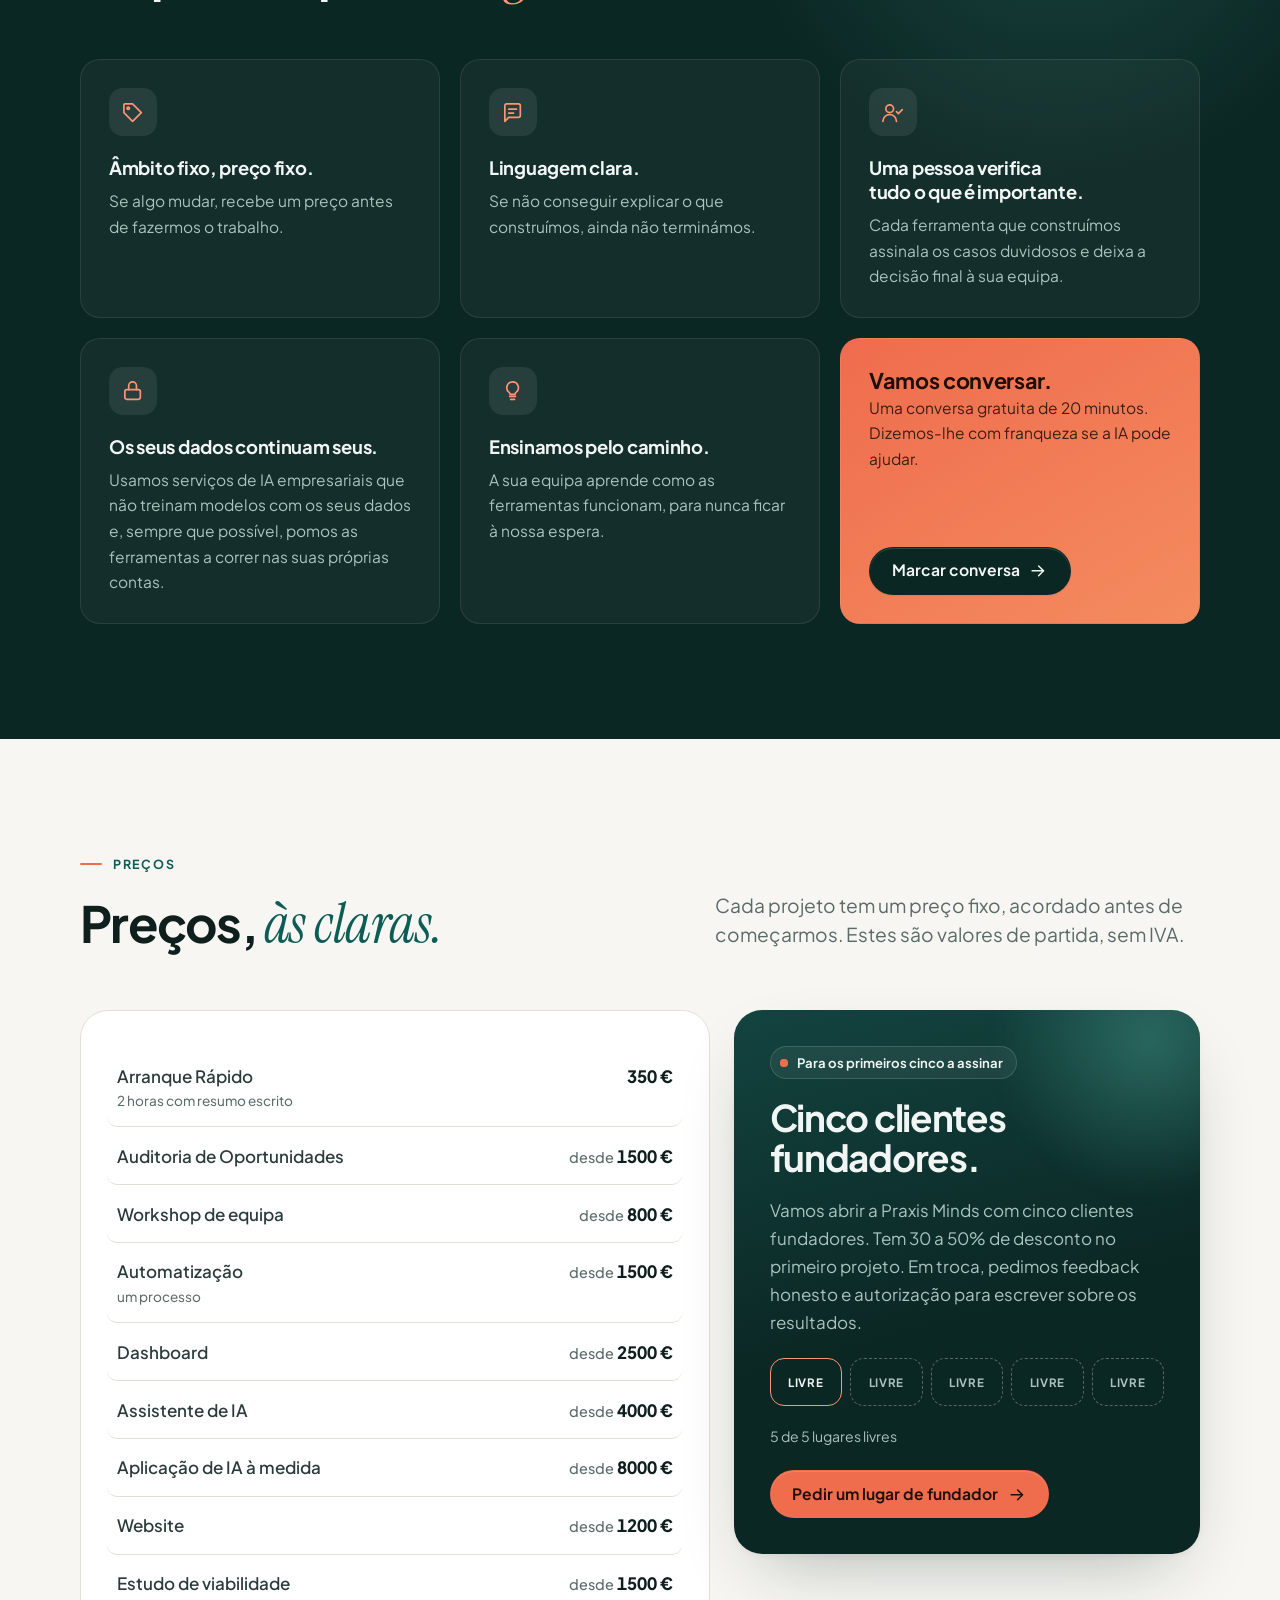
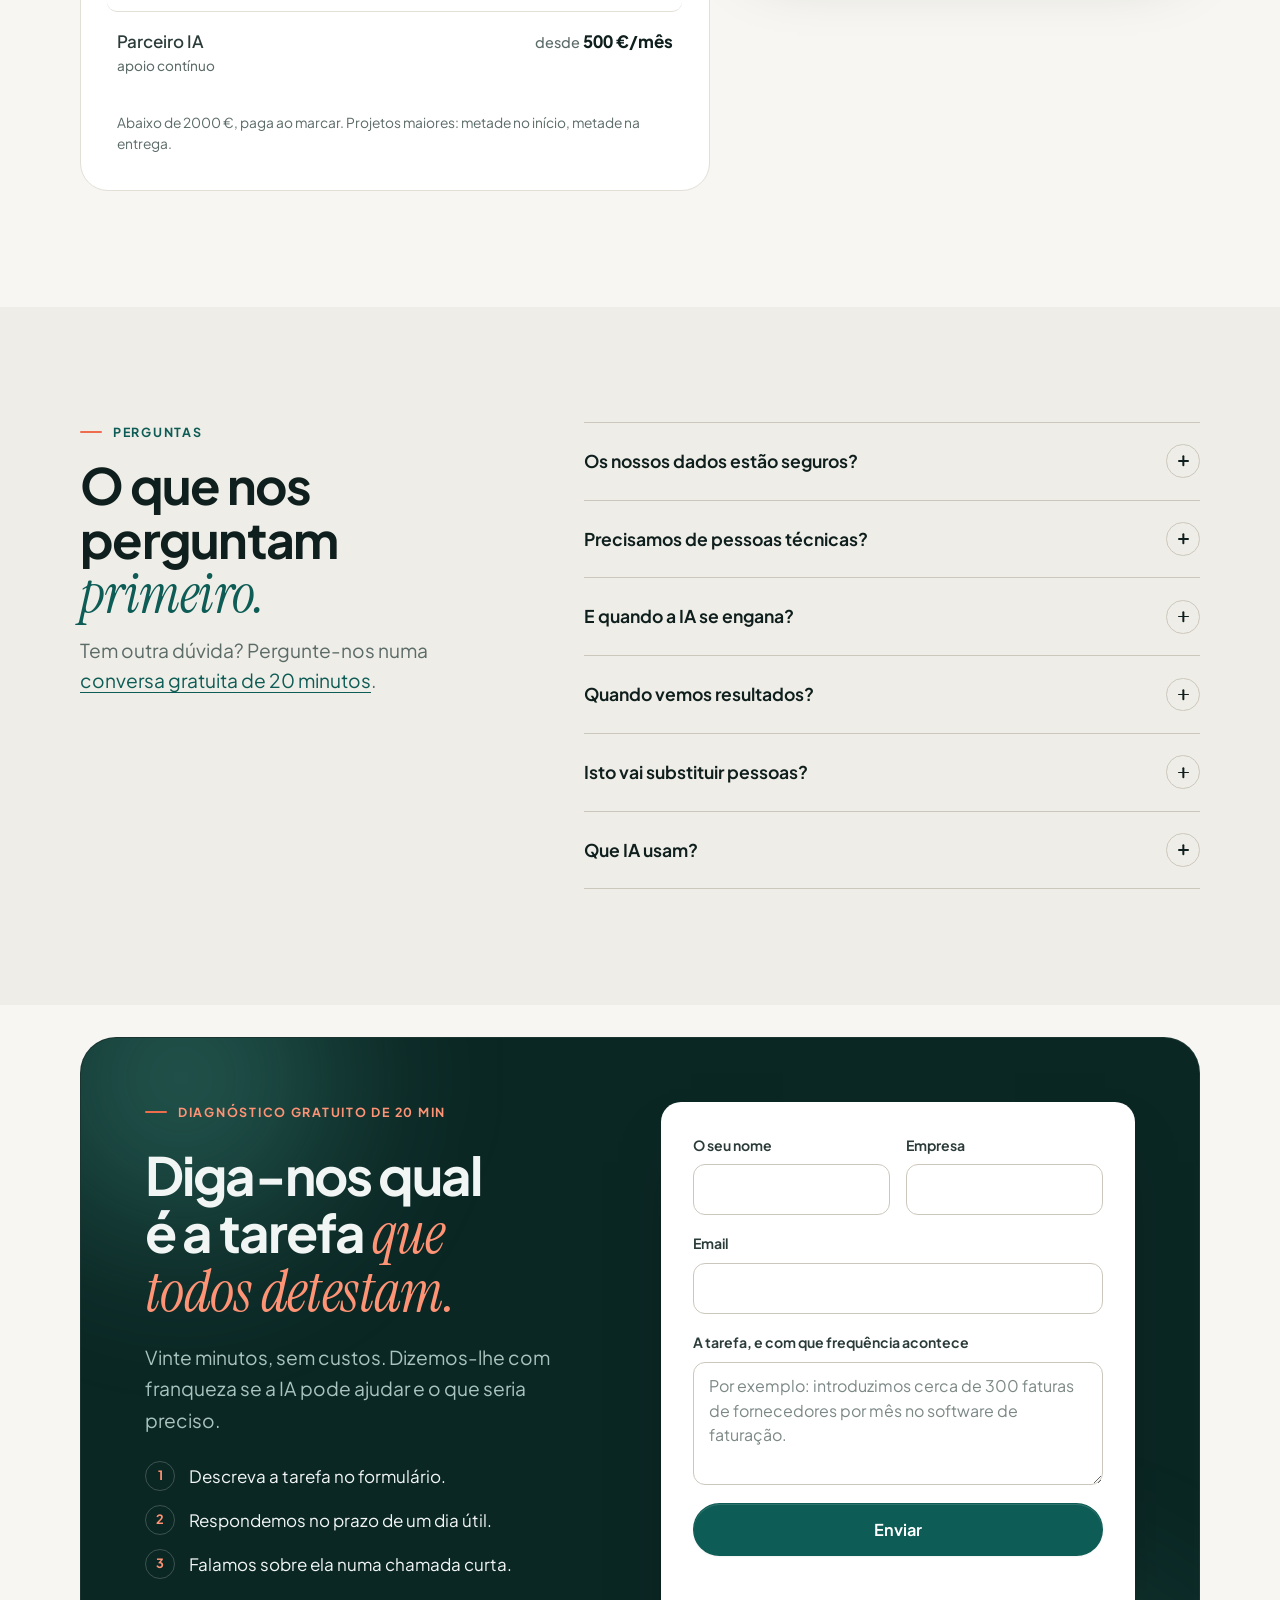
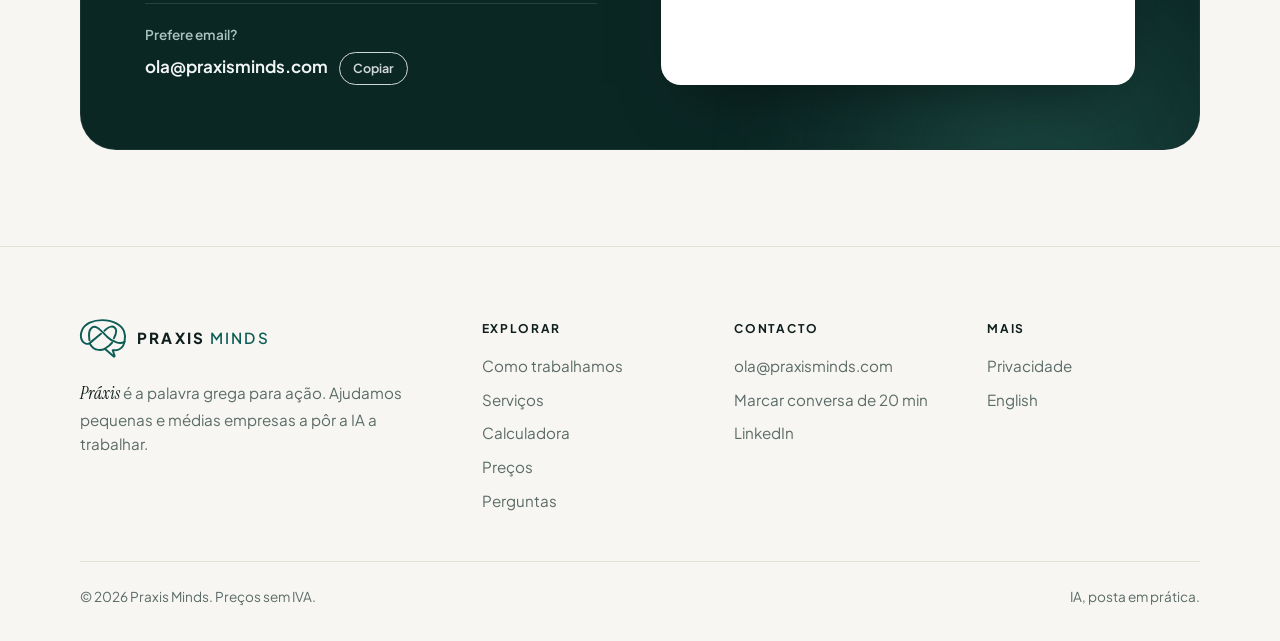
==== commit ae67bf1c: "Draw the header logo as one continuous line at a steady pace The four strokes are now ordered end to" ====
--- a/website/pt/index.html
+++ b/website/pt/index.html
@@ -74,7 +74,7 @@
 <header class="site-head" id="site-head">
   <div class="wrap head-in">
     <a class="brand" href="#top" aria-label="Praxis Minds, voltar ao início">
-      <svg class="logo" viewBox="5.5 8.5 90 76" aria-hidden="true"><g fill="none" stroke-width="3.8" stroke-linecap="round" stroke-linejoin="round"><path pathLength="1" d="M46.6 37.1C39 43.5 31 50.5 24.5 55.5C20 58.5 13 57 9.8 51C6.8 45.5 6.6 37 9.5 30C15 17.5 31 10.5 49 10.5C69 10.5 86 19 91.5 32C94 38.5 94 47 92.7 52C91.5 59 88 64.5 82.5 67.5C79 69.4 74.5 69.8 69.5 69.5L73 80C73.6 81.7 72.3 82.6 71 81.4L54 66.6C47 70 37 69.5 31.5 65C27.5 61.8 25.5 58.5 24.5 55.5"/><path pathLength="1" d="M24 50C22.6 41 23.2 31 27 27C30 23.5 35 23 39.5 25.5C46 29.5 53 37.5 59 43.5C64 48.5 70 52 77 54C83 55.8 88.5 55.2 92.6 53"/><path pathLength="1" d="M53.4 31.3C57 28 61.5 24 66.5 23.3C72 22.6 76.5 26.5 76.3 32C76.1 37.5 74.3 42 71.8 46"/><path pathLength="1" d="M68.3 54.5C65.5 58.5 60.5 62.5 54 66.6"/></g></svg>
+      <svg class="logo" viewBox="5.5 8.5 90 76" aria-hidden="true"><g fill="none" stroke-width="3.8" stroke-linecap="round" stroke-linejoin="round"><path pathLength="1" d="M54 66.6C60.5 62.5 65.5 58.5 68.3 54.5"/><path pathLength="1" d="M71.8 46C74.3 42 76.1 37.5 76.3 32C76.5 26.5 72 22.6 66.5 23.3C61.5 24 57 28 53.4 31.3"/><path pathLength="1" d="M46.6 37.1C39 43.5 31 50.5 24.5 55.5C20 58.5 13 57 9.8 51C6.8 45.5 6.6 37 9.5 30C15 17.5 31 10.5 49 10.5C69 10.5 86 19 91.5 32C94 38.5 94 47 92.7 52C91.5 59 88 64.5 82.5 67.5C79 69.4 74.5 69.8 69.5 69.5L73 80C73.6 81.7 72.3 82.6 71 81.4L54 66.6C47 70 37 69.5 31.5 65C27.5 61.8 25.5 58.5 24.5 55.5"/><path pathLength="1" d="M24 50C22.6 41 23.2 31 27 27C30 23.5 35 23 39.5 25.5C46 29.5 53 37.5 59 43.5C64 48.5 70 52 77 54C83 55.8 88.5 55.2 92.6 53"/></g></svg>
       <span class="brand-name">Praxis<span> Minds</span></span>
     </a>
     <nav class="site-nav" id="site-nav" aria-label="Principal">
@@ -570,7 +570,7 @@
     <div class="foot-grid">
       <div class="foot-brand">
         <a class="brand" href="#top" aria-label="Praxis Minds, voltar ao início">
-          <svg class="logo" viewBox="5.5 8.5 90 76" aria-hidden="true"><g fill="none" stroke-width="3.8" stroke-linecap="round" stroke-linejoin="round"><path pathLength="1" d="M46.6 37.1C39 43.5 31 50.5 24.5 55.5C20 58.5 13 57 9.8 51C6.8 45.5 6.6 37 9.5 30C15 17.5 31 10.5 49 10.5C69 10.5 86 19 91.5 32C94 38.5 94 47 92.7 52C91.5 59 88 64.5 82.5 67.5C79 69.4 74.5 69.8 69.5 69.5L73 80C73.6 81.7 72.3 82.6 71 81.4L54 66.6C47 70 37 69.5 31.5 65C27.5 61.8 25.5 58.5 24.5 55.5"/><path pathLength="1" d="M24 50C22.6 41 23.2 31 27 27C30 23.5 35 23 39.5 25.5C46 29.5 53 37.5 59 43.5C64 48.5 70 52 77 54C83 55.8 88.5 55.2 92.6 53"/><path pathLength="1" d="M53.4 31.3C57 28 61.5 24 66.5 23.3C72 22.6 76.5 26.5 76.3 32C76.1 37.5 74.3 42 71.8 46"/><path pathLength="1" d="M68.3 54.5C65.5 58.5 60.5 62.5 54 66.6"/></g></svg>
+          <svg class="logo" viewBox="5.5 8.5 90 76" aria-hidden="true"><g fill="none" stroke-width="3.8" stroke-linecap="round" stroke-linejoin="round"><path pathLength="1" d="M54 66.6C60.5 62.5 65.5 58.5 68.3 54.5"/><path pathLength="1" d="M71.8 46C74.3 42 76.1 37.5 76.3 32C76.5 26.5 72 22.6 66.5 23.3C61.5 24 57 28 53.4 31.3"/><path pathLength="1" d="M46.6 37.1C39 43.5 31 50.5 24.5 55.5C20 58.5 13 57 9.8 51C6.8 45.5 6.6 37 9.5 30C15 17.5 31 10.5 49 10.5C69 10.5 86 19 91.5 32C94 38.5 94 47 92.7 52C91.5 59 88 64.5 82.5 67.5C79 69.4 74.5 69.8 69.5 69.5L73 80C73.6 81.7 72.3 82.6 71 81.4L54 66.6C47 70 37 69.5 31.5 65C27.5 61.8 25.5 58.5 24.5 55.5"/><path pathLength="1" d="M24 50C22.6 41 23.2 31 27 27C30 23.5 35 23 39.5 25.5C46 29.5 53 37.5 59 43.5C64 48.5 70 52 77 54C83 55.8 88.5 55.2 92.6 53"/></g></svg>
           <span class="brand-name">Praxis<span> Minds</span></span>
         </a>
         <p><em>Práxis</em> é a palavra grega para ação. Ajudamos pequenas e médias empresas a pôr a IA a trabalhar.</p>
--- a/website/assets/styles.css
+++ b/website/assets/styles.css
@@ -254,12 +254,14 @@
 .brand-name span { font-weight: 550; color: var(--brand-ink); }
 .logo { width: 46px; height: 39px; flex: none; overflow: visible; }
 .logo path { stroke: var(--brand); transition: stroke .35s ease; }
-.brand:hover .logo path:nth-child(2) { stroke: var(--accent); } /* the knot's long sweep warms to coral */
-/* the header logo draws itself once on load: outline, then the knot */
-.site-head .logo path { stroke-dasharray: 1; animation: logo-draw 1.5s var(--ease-io) both; }
-.site-head .logo path:nth-child(2) { animation-delay: .35s; }
-.site-head .logo path:nth-child(3) { animation-delay: .55s; animation-duration: .9s; }
-.site-head .logo path:nth-child(4) { animation-delay: .75s; animation-duration: .6s; }
+.brand:hover .logo path { stroke: var(--accent); } /* warms to coral on hover */
+/* the header logo draws itself once on load, as one line at a steady pace */
+.site-head .logo path { stroke-dasharray: 1; animation: logo-draw linear both; }
+/* four pieces in drawing order, each timed by its length so the pen keeps one steady speed (2.4s in all) */
+.site-head .logo path:nth-child(1) { animation-delay: .15s;  animation-duration: .1s; }
+.site-head .logo path:nth-child(2) { animation-delay: .25s;  animation-duration: .24s; }
+.site-head .logo path:nth-child(3) { animation-delay: .49s;  animation-duration: 1.53s; }
+.site-head .logo path:nth-child(4) { animation-delay: 2.02s; animation-duration: .53s; }
 @keyframes logo-draw { from { stroke-dashoffset: 1; } to { stroke-dashoffset: 0; } }
 
 /* ---------- Header ---------- */
